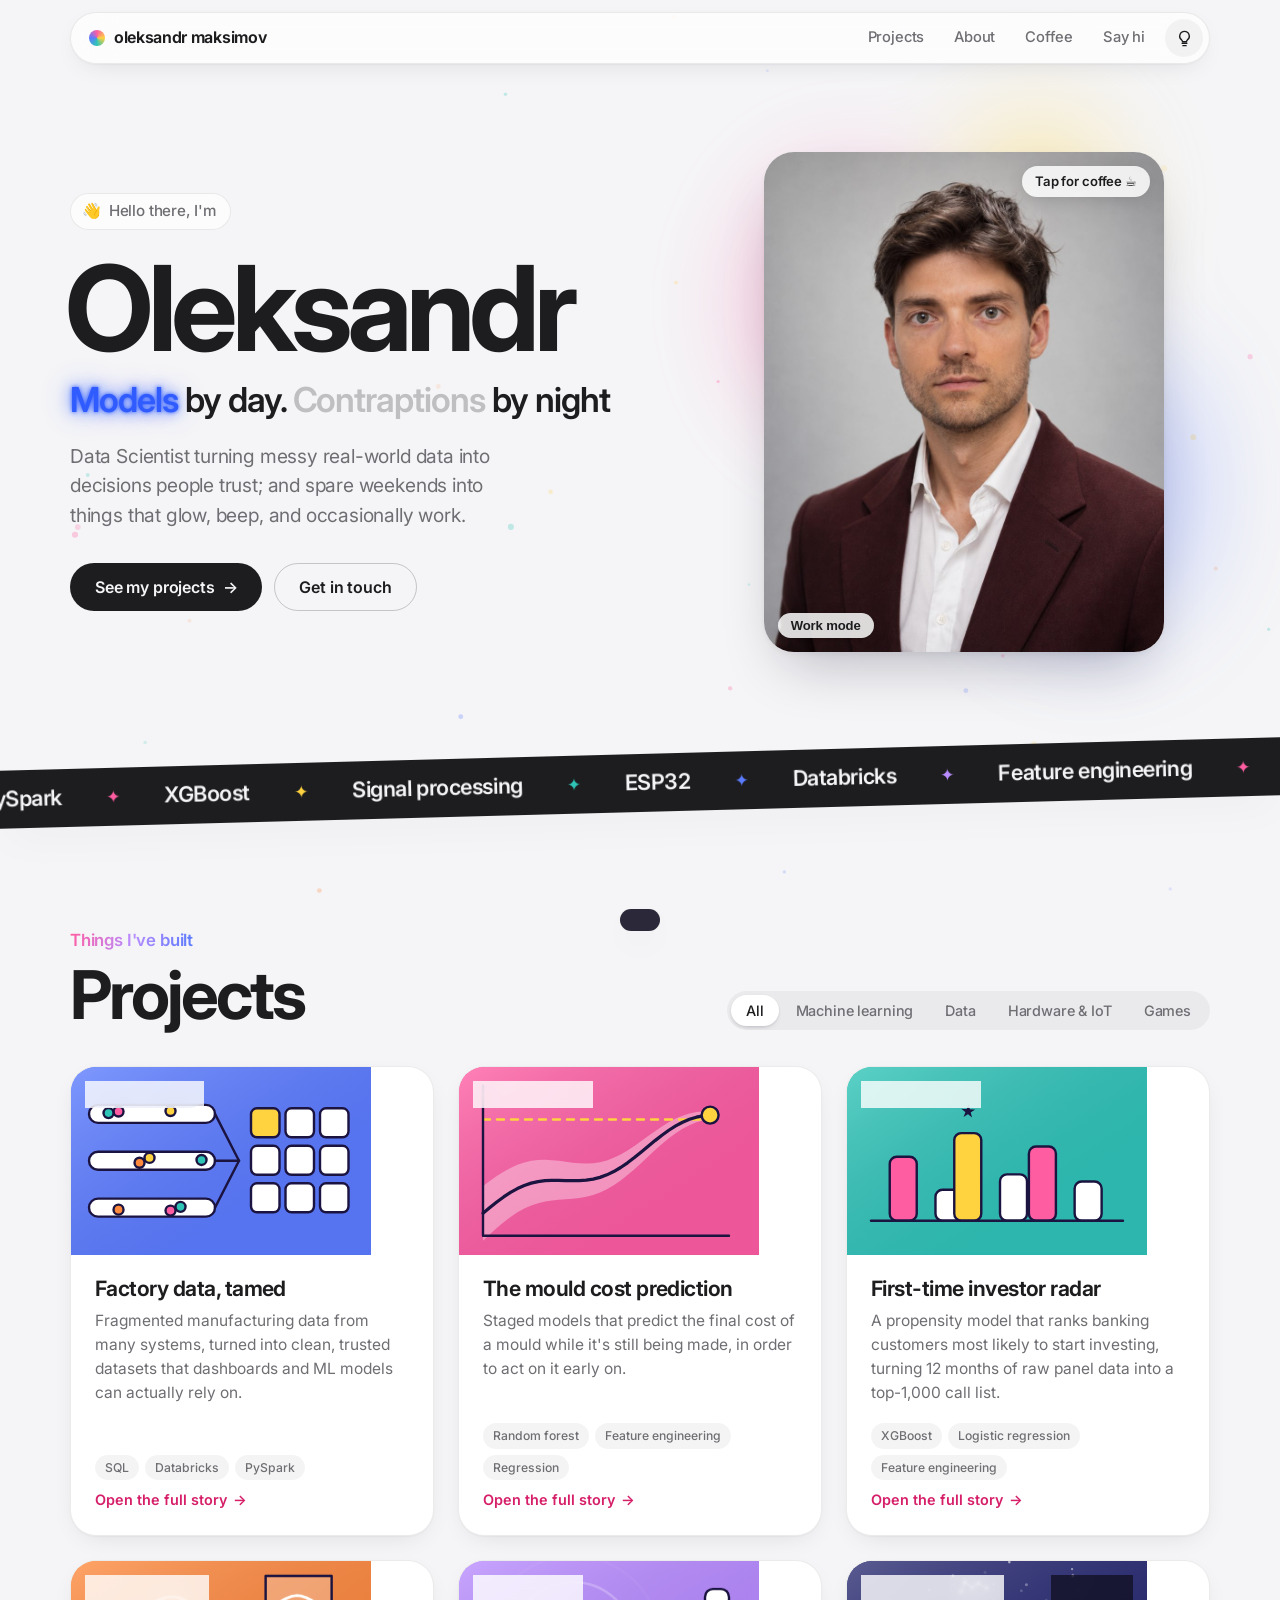
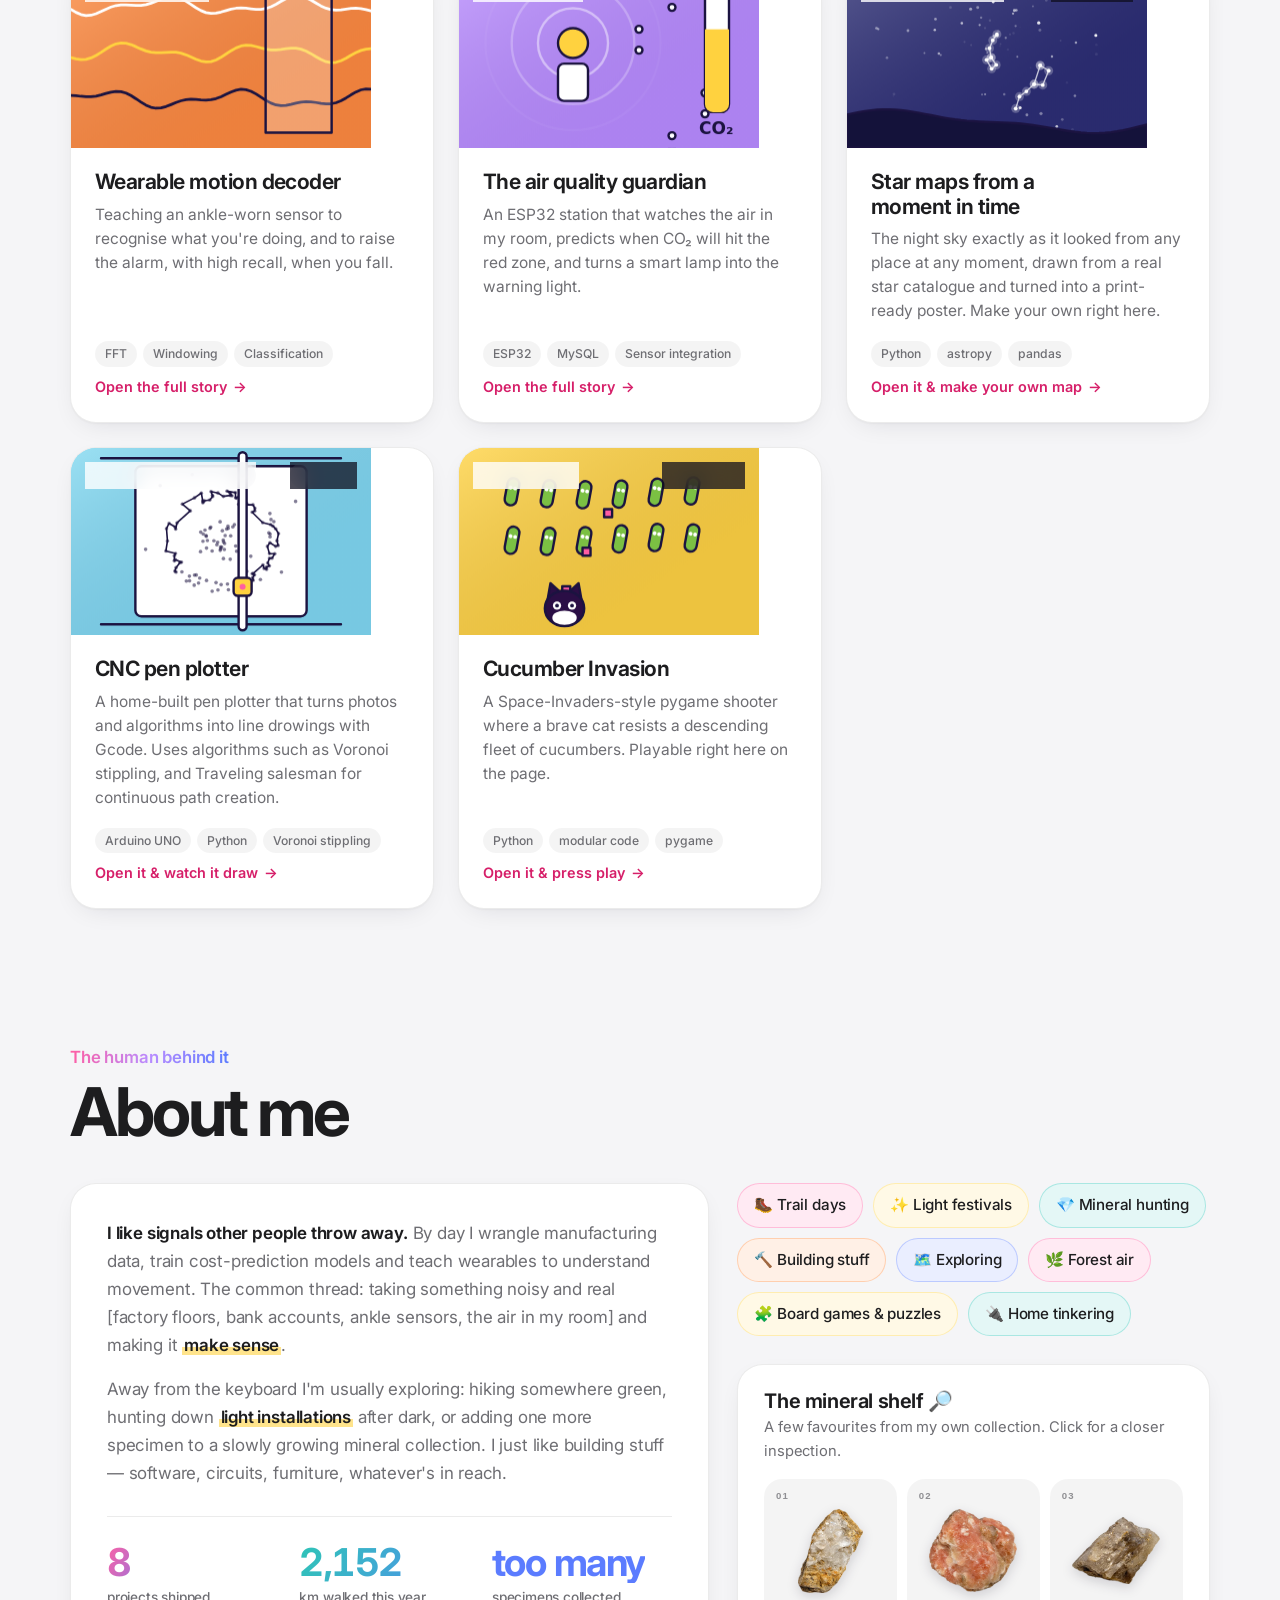
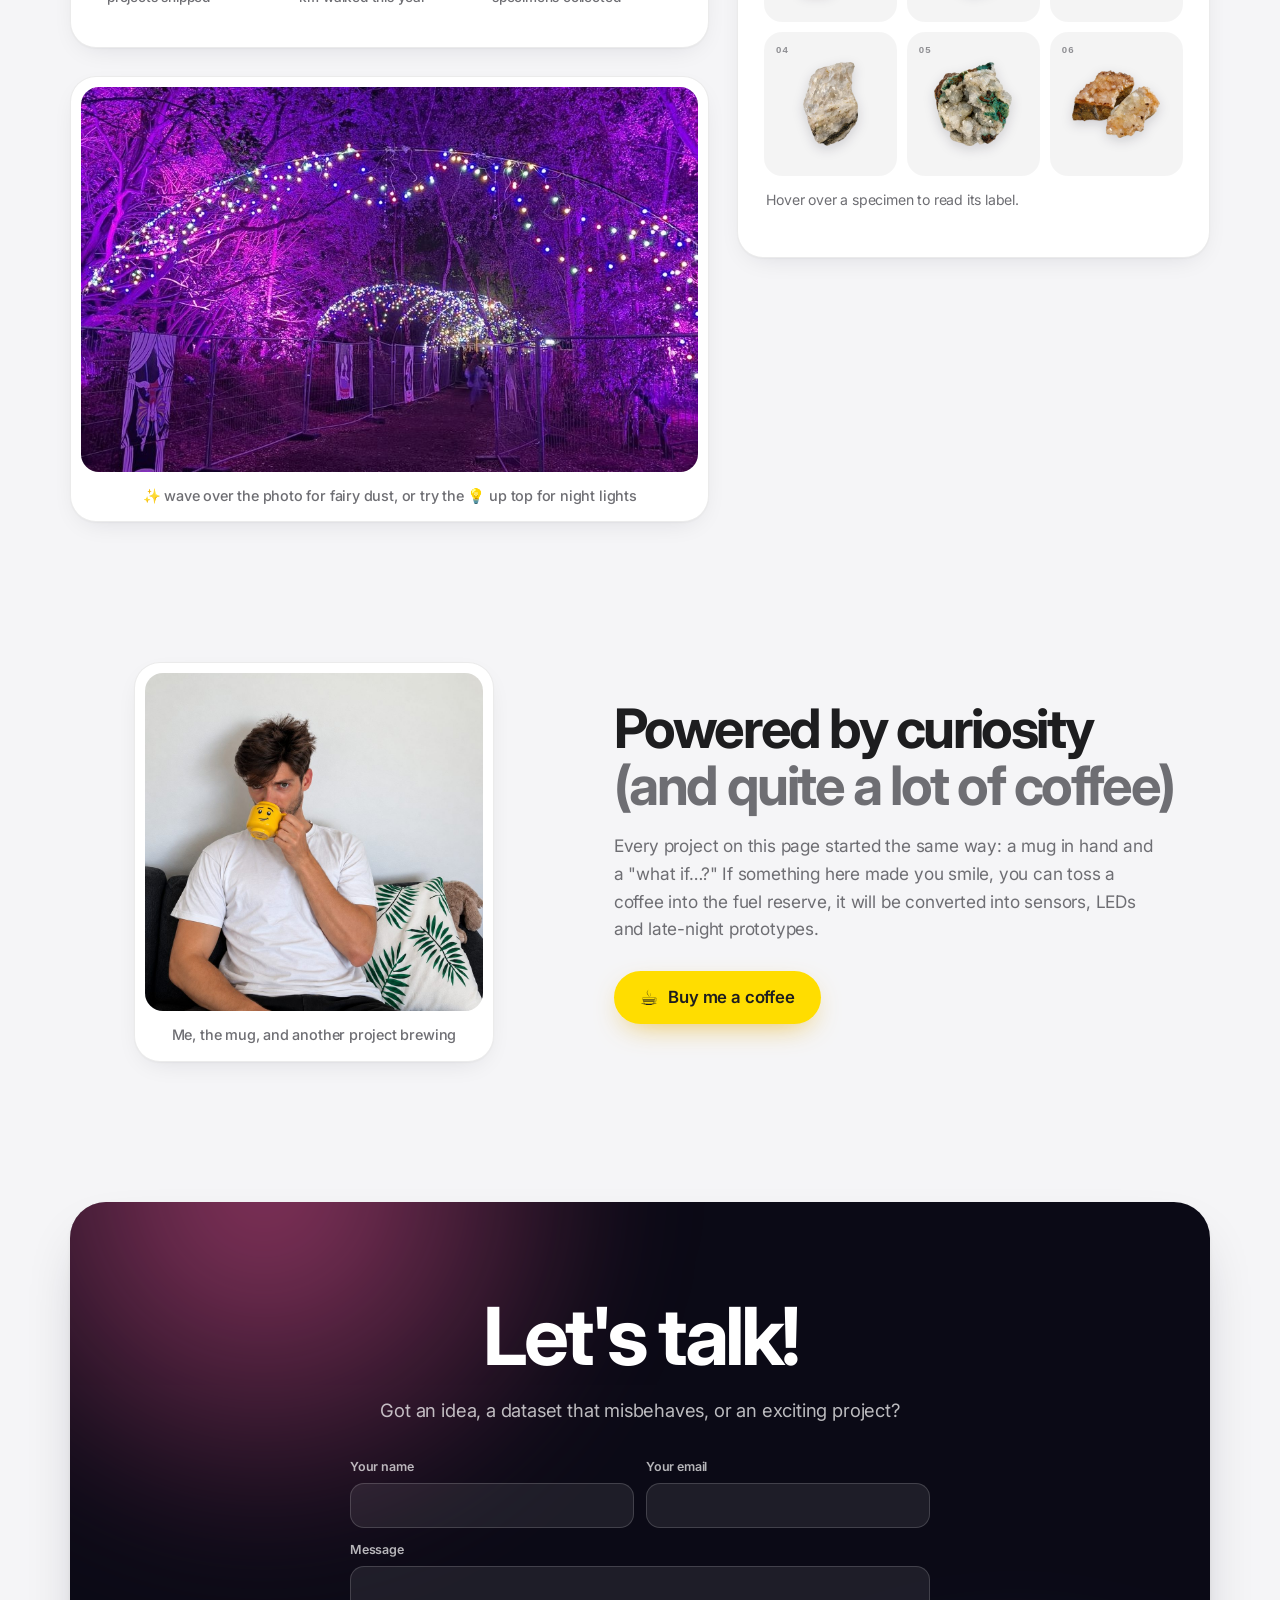
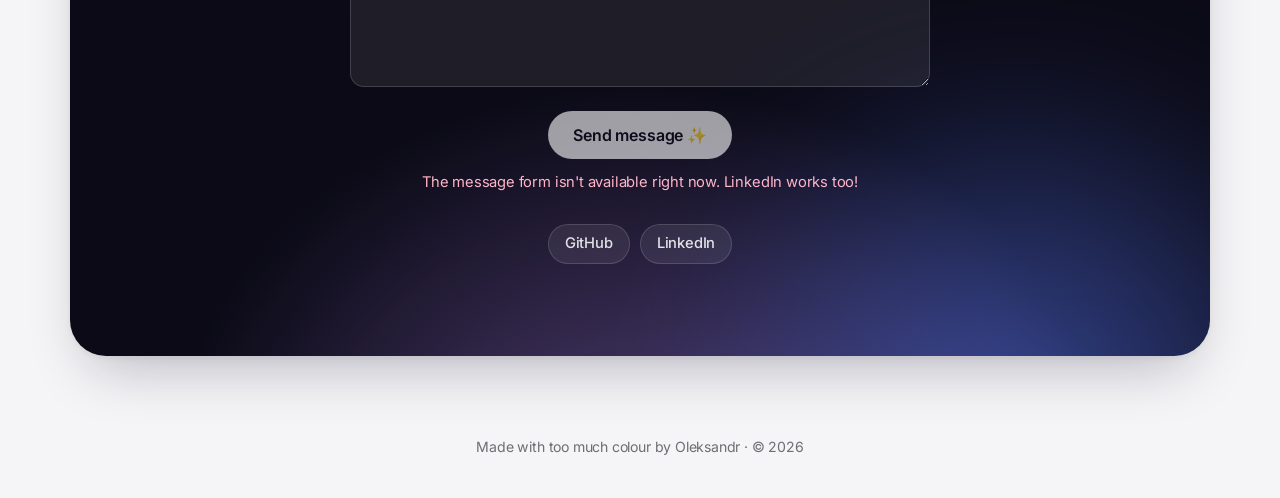
==== index.html @ aefde3a3 "invisible anti-bot check on contact form" ====
<!DOCTYPE html>
<html lang="en" data-theme="day">
<head>
<meta charset="utf-8">
<meta name="viewport" content="width=device-width, initial-scale=1">
<meta name="description" content="Oleksandr Maksimov — data & machine learning engineer who builds glowing, beeping, useful things.">
<title>Oleksandr Maksimov · I build things that think</title>
<link rel="preconnect" href="https://fonts.googleapis.com">
<link rel="preconnect" href="https://fonts.gstatic.com" crossorigin>
<link href="https://fonts.googleapis.com/css2?family=Inter:opsz,wght@14..32,400..800&display=swap" rel="stylesheet">
<style>
:root {
  /* Clean studio by day, light-installation mode by night. The colour lives in the projects, not in the frame around them. */
  --ink-fixed: #1B1340;            /* outline ink used inside the colourful thumbnails */
  --bg: #F5F5F7;
  --paper: #FFFFFF;
  --text: #1D1D1F;
  --muted: #6E6E73;
  --hair: rgba(0,0,0,.08);         /* hairline borders */
  --fill: rgba(0,0,0,.045);        /* quiet fills: segmented control, chips, round buttons */
  --accent: #D61F69;               /* pink that stays readable on white */
  --pink: #FF5DA2; --sun: #FFD23F; --mint: #2EC4B6; --tang: #FF8A3D; --sky: #5B7CFF; --purp: #B98CFF;
  --grad: linear-gradient(100deg, #FF5DA2 0%, #B98CFF 50%, #5B7CFF 100%);
  --font: "Inter", system-ui, -apple-system, "Segoe UI", sans-serif;
  --shadow: 0 1px 2px rgba(16,12,40,.04), 0 8px 28px -12px rgba(16,12,40,.14);
  --shadow-lift: 0 2px 6px rgba(16,12,40,.05), 0 28px 60px -22px rgba(16,12,40,.3);
  --radius: 26px;
  --ease: cubic-bezier(.2,.8,.2,1);
  --spring: cubic-bezier(.3,1.5,.5,1);
  --marquee-bg: #1D1D1F;
  --marquee-ink: #F5F5F7;
  color-scheme: light;
}
html[data-theme="night"] {
  /* Lights on: borrowed from walking under festival light installations */
  --bg: #08070F;
  --paper: #13121F;
  --text: #F5F5F7;
  --muted: #A09EB4;
  --hair: rgba(255,255,255,.09);
  --fill: rgba(255,255,255,.07);
  --accent: #FF77B0;
  --shadow: 0 12px 32px -14px rgba(0,0,0,.8);
  --shadow-lift: 0 30px 70px -24px rgba(0,0,0,.9);
  --marquee-bg: #15132A;
  --marquee-ink: var(--sun);
  color-scheme: dark;
}
* { box-sizing: border-box; }
html { scroll-behavior: smooth; overflow-x: clip; }
body {
  margin: 0; background: var(--bg); color: var(--text);
  font: 17px/1.6 var(--font); letter-spacing: -0.011em;
  -webkit-font-smoothing: antialiased; -moz-osx-font-smoothing: grayscale;
  overflow-x: clip;   /* trims the tilted stripe and photo glow; "hidden" would turn body into a scroll box and stop the menu from sticking */
  transition: background-color .6s, color .6s;
}
h1, h2, h3 { font-family: var(--font); font-weight: 700; line-height: 1.05; letter-spacing: -0.03em; margin: 0; text-wrap: balance; }
a { color: inherit; }
img { max-width: 100%; display: block; }
:focus-visible { outline: 2px solid var(--accent); outline-offset: 3px; border-radius: 10px; }
.wrap { width: min(1140px, 100% - 40px); margin-inline: auto; }
#fireflies { position: fixed; inset: 0; z-index: -1; pointer-events: none; }

/* ───── Nav ───── */
nav { position: sticky; top: 12px; z-index: 30; margin-top: 12px; }
.nav-inner { display: flex; align-items: center; justify-content: space-between; gap: 10px; background: color-mix(in srgb, var(--paper) 72%, transparent); -webkit-backdrop-filter: saturate(180%) blur(20px); backdrop-filter: saturate(180%) blur(20px); border: 1px solid var(--hair); border-radius: 999px; padding: 6px 6px 6px 18px; box-shadow: var(--shadow); transition: background .6s; }
.logo { font-weight: 650; font-size: 1rem; letter-spacing: -0.02em; text-decoration: none; display: flex; align-items: center; gap: 9px; }
.logo-dot { width: 16px; height: 16px; border-radius: 50%; background: conic-gradient(var(--pink), var(--sun), var(--mint), var(--sky), var(--pink)); animation: spin 8s linear infinite; }
.nav-links { display: flex; gap: 2px; flex-wrap: wrap; align-items: center; }
.nav-links a { text-decoration: none; font-size: .92rem; font-weight: 500; color: var(--muted); padding: 7px 14px; border-radius: 999px; transition: color .2s, background .2s; }
.nav-links a:hover { color: var(--text); background: var(--fill); }
.lamp { width: 38px; height: 38px; margin-left: 4px; border-radius: 50%; border: 0; background: var(--fill); color: var(--text); cursor: pointer; display: grid; place-items: center; transition: transform .3s var(--spring), background .4s, box-shadow .4s, color .4s; flex: none; }
.lamp svg { width: 19px; height: 19px; }
.lamp:hover { transform: scale(1.08) rotate(-10deg); }
.lamp .i-sun, html[data-theme="night"] .lamp .i-bulb { display: none; }
html[data-theme="night"] .lamp .i-sun { display: block; }
html[data-theme="night"] .lamp { background: rgba(255,210,63,.14); color: var(--sun); box-shadow: 0 0 20px rgba(255,210,63,.35); }

/* ───── Hero ───── */
.hero { position: relative; padding: 88px 0 72px; display: grid; grid-template-columns: 1.2fr 1fr; gap: 56px; align-items: center; }
.hero-copy > *, .stage { animation: rise .9s var(--ease) backwards; }
.hero-copy > :nth-child(2) { animation-delay: .08s; }
.hero-copy > :nth-child(3) { animation-delay: .16s; }
.hero-copy > :nth-child(4) { animation-delay: .24s; }
.hero-copy > :nth-child(5) { animation-delay: .32s; }
.stage { animation-delay: .2s; }
.hello { display: inline-flex; align-items: center; gap: 8px; font-size: .95rem; font-weight: 500; color: var(--muted); border: 1px solid var(--hair); background: color-mix(in srgb, var(--paper) 70%, transparent); border-radius: 999px; padding: 5px 14px 5px 11px; }
.hello .wave { display: inline-block; transform-origin: 70% 75%; animation: wave 2.4s 1s ease-in-out 2; }
.hero h1 { font-size: clamp(3.4rem, 9.4vw, 7.4rem); letter-spacing: -0.05em; line-height: .95; margin: 22px 0 16px -0.04em; }
.wiggle span { display: inline-block; transition: transform .25s cubic-bezier(.3,1.8,.5,1), color .2s; }
.wiggle span:hover { transform: translateY(-12px) rotate(-8deg); color: var(--pink); }
.hero h2 { font-size: clamp(1.45rem, 3vw, 2.15rem); font-weight: 600; letter-spacing: -0.03em; line-height: 1.15; margin-bottom: 22px; }
.hero { --led-blue: #2F5BFF; --led-pink: #F0287A; }
html[data-theme="night"] .hero { --led-blue: #8AA2FF; --led-pink: #FF6FAE; }
.led { color: var(--muted); opacity: .4; transition: color .3s, opacity .3s; }
.led.on { color: var(--led); opacity: 1; text-shadow: 0 0 4px var(--led), 0 0 14px color-mix(in srgb, var(--led) 70%, transparent), 0 0 30px color-mix(in srgb, var(--led) 45%, transparent); animation: led-power .4s 1, led-hum 2.4s .4s infinite; }
.lede { font-size: 1.2rem; line-height: 1.55; max-width: 38ch; color: var(--muted); margin: 0 0 32px; }
.btns { display: flex; gap: 12px; flex-wrap: wrap; }
.btn { font: 600 1rem var(--font); letter-spacing: -0.01em; border: 1px solid transparent; border-radius: 999px; padding: 13px 24px; background: var(--text); color: var(--bg); cursor: pointer; text-decoration: none; display: inline-flex; align-items: center; gap: 8px; transition: transform .25s var(--ease), box-shadow .25s, background .25s; }
.btn:hover { transform: translateY(-2px); box-shadow: 0 12px 26px -12px rgba(16,12,40,.5); }
.btn:active { transform: scale(.97); }
.btn .arr { transition: transform .25s var(--ease); }
.btn:hover .arr { transform: translateX(3px); }
.btn.alt { background: transparent; color: var(--text); border-color: color-mix(in srgb, var(--text) 22%, transparent); }
.btn.alt:hover { background: var(--fill); box-shadow: none; }
html[data-theme="night"] .btn:not(.alt):hover { box-shadow: 0 0 30px rgba(255,93,162,.35); }

/* Flip photo card, with a slow colour glow behind it */
.stage { position: relative; justify-self: center; width: min(400px, 86vw); perspective: 1200px; isolation: isolate; }
.stage::before { content: ""; position: absolute; inset: -12% -16%; z-index: -1; pointer-events: none; opacity: .5; filter: blur(44px);
  background: radial-gradient(40% 42% at 28% 34%, var(--pink), transparent 70%), radial-gradient(44% 44% at 74% 64%, var(--sky), transparent 70%), radial-gradient(32% 32% at 64% 18%, var(--sun), transparent 70%);
  animation: halo 16s ease-in-out infinite alternate; transition: opacity .6s; }
html[data-theme="night"] .stage::before { opacity: .75; }
.flip { position: relative; width: 100%; aspect-ratio: 4/5; transform-style: preserve-3d; transition: transform .7s cubic-bezier(.4,1.4,.4,1); cursor: pointer; border: 0; padding: 0; background: none; display: block; border-radius: 30px; }
.flip.flipped { transform: rotateY(180deg); }
.side { position: absolute; inset: 0; backface-visibility: hidden; -webkit-backface-visibility: hidden; border-radius: 30px; overflow: hidden; box-shadow: var(--shadow-lift); background: var(--paper); }
.side img { width: 100%; height: 100%; object-fit: cover; }
.side.back { transform: rotateY(180deg); }
.side .caption, .flip-hint { background: rgba(255,255,255,.84); color: #1D1D1F; border-radius: 999px; padding: 5px 13px; font-weight: 600; font-size: .82rem; letter-spacing: -0.01em; box-shadow: 0 4px 16px rgba(0,0,0,.12); }
html[data-theme="night"] .side .caption, html[data-theme="night"] .flip-hint { background: rgba(19,18,31,.8); color: #F5F5F7; }
.side .caption { position: absolute; left: 14px; bottom: 14px; }
.flip-hint { position: absolute; top: 14px; right: 14px; z-index: 2; pointer-events: none; }

/* ───── Marquee ───── */
.marquee { background: var(--marquee-bg); overflow: hidden; transform: rotate(-1.5deg); margin: 30px -20px 0; box-shadow: 0 24px 44px -28px rgba(16,12,40,.45); transition: background .6s; }
.track { display: flex; gap: 44px; width: max-content; padding: 16px 0; animation: scroll 34s linear infinite; font: 600 1.35rem/1.2 var(--font); letter-spacing: -0.02em; color: var(--marquee-ink); }
.track span { display: inline-flex; align-items: center; gap: 44px; white-space: nowrap; }
.track span::after { content: "✦"; font-size: .8em; color: var(--pink); }
.track span:nth-child(5n+2)::after { color: var(--sun); }
.track span:nth-child(5n+3)::after { color: var(--mint); }
.track span:nth-child(5n+4)::after { color: var(--sky); }
.track span:nth-child(5n)::after { color: var(--purp); }

/* ───── Sections ───── */
section { padding: 120px 0 20px; }
.reveal { opacity: 0; transform: translateY(34px); transition: opacity .8s var(--ease), transform .8s var(--ease); }
.reveal.in { opacity: 1; transform: none; }
.sec-head { display: flex; justify-content: space-between; align-items: end; gap: 20px; flex-wrap: wrap; margin-bottom: 36px; }
.sec-head h2 { font-size: clamp(2.5rem, 5.6vw, 4.2rem); letter-spacing: -0.045em; }
.sec-head h2 small, .eyebrow { display: block; width: fit-content; font-size: 1.05rem; font-weight: 600; letter-spacing: -0.01em; margin-bottom: 10px; background: var(--grad); -webkit-background-clip: text; background-clip: text; color: transparent; }
/* Filters look like a segmented control */
.chips { display: flex; gap: 2px; padding: 4px; background: var(--fill); border-radius: 999px; max-width: 100%; overflow-x: auto; scrollbar-width: none; }
.chips::-webkit-scrollbar { display: none; }
.chip { font: 500 .9rem var(--font); letter-spacing: -0.01em; border: 0; border-radius: 999px; padding: 7px 15px; background: transparent; color: var(--muted); cursor: pointer; white-space: nowrap; transition: background .25s, color .25s, box-shadow .25s; }
.chip:hover { color: var(--text); }
.chip[aria-pressed="true"] { background: var(--paper); color: var(--text); box-shadow: 0 1px 3px rgba(16,12,40,.12), 0 4px 12px -6px rgba(16,12,40,.2); }
html[data-theme="night"] .chip[aria-pressed="true"] { background: rgba(255,255,255,.14); box-shadow: none; }

/* ───── Projects ───── */
.grid { display: grid; grid-template-columns: repeat(3, minmax(0, 1fr)); gap: 24px; }
.card { position: relative; background: var(--paper); border: 1px solid var(--hair); border-radius: var(--radius); box-shadow: var(--shadow); overflow: hidden; cursor: pointer; text-align: left; padding: 0; font: inherit; color: inherit; display: flex; flex-direction: column; transition: transform .5s var(--ease), box-shadow .5s var(--ease), border-color .5s, background .6s; }
.card:hover { transform: translateY(-6px); box-shadow: var(--shadow-lift); }
html[data-theme="night"] .card:hover { box-shadow: var(--shadow-lift), 0 18px 60px -22px var(--c); border-color: color-mix(in srgb, var(--c) 40%, transparent); }
.reveal.in .card { animation: rise .7s var(--ease) backwards; animation-delay: calc(var(--i, 0) * 70ms); }
.card.hide { display: none; }
.thumb { aspect-ratio: 16/10; position: relative; overflow: hidden; background: var(--c); }
.thumb canvas { width: 100%; height: 100%; display: block; }
.tag, .play-badge { position: absolute; top: 14px; border-radius: 999px; padding: 4px 11px; font-size: .74rem; font-weight: 600; letter-spacing: 0; -webkit-backdrop-filter: blur(10px); backdrop-filter: blur(10px); }
.tag { left: 14px; background: rgba(255,255,255,.8); color: #1D1D1F; }
.play-badge { right: 14px; display: inline-flex; align-items: center; gap: 7px; padding-left: 9px; background: rgba(16,14,30,.74); color: #fff; }
.play-badge::before { content: ""; width: 7px; height: 7px; border-radius: 50%; background: #FF4D8D; animation: live 1.8s ease-out infinite; }
.card-body { padding: 22px 24px 24px; display: flex; flex-direction: column; gap: 8px; flex: 1; }
.card h3 { font-size: 1.32rem; font-weight: 650; letter-spacing: -0.025em; line-height: 1.15; }
.card p { margin: 0; color: var(--muted); font-size: .97rem; line-height: 1.55; }
.meta { display: flex; gap: 6px; flex-wrap: wrap; margin-top: auto; padding-top: 10px; }
.meta span { font-size: .76rem; font-weight: 500; color: var(--muted); background: var(--fill); border-radius: 999px; padding: 3px 10px; }
.more-hint { display: inline-flex; align-items: center; gap: 6px; font-size: .9rem; font-weight: 600; color: var(--accent); }
.more-hint i { font-style: normal; transition: transform .3s var(--ease); }
.card:hover .more-hint i { transform: translateX(4px); }

/* ───── Arcade (playable projects) ───── */
.m-actions { display: flex; align-items: center; gap: 10px 14px; flex-wrap: wrap; margin: 18px 0 6px; }
.m-actions[hidden] { display: none; }
.m-actions small { color: var(--muted); font-size: .85rem; }
.btn.play { background: var(--grad); color: #fff; }
dialog.arcade { width: min(1040px, 100% - 24px); max-height: calc(100dvh - 24px); overflow: auto; background: #0B0A14; color: #fff; border-color: rgba(255,255,255,.1); }
.arcade-bar { display: flex; align-items: center; gap: 12px; flex-wrap: wrap; padding: 14px 64px 14px 20px; }
.arcade-bar h3 { font-size: 1.15rem; font-weight: 650; }
.arcade-bar .keys { display: flex; gap: 10px; flex-wrap: wrap; font-size: .82rem; color: rgba(255,255,255,.65); }
.arcade-bar kbd { font: 600 .76rem var(--font); background: rgba(255,255,255,.12); color: #fff; border: 1px solid rgba(255,255,255,.16); border-bottom-width: 2px; border-radius: 6px; padding: 1px 7px; }
.arcade-bar a { margin-left: auto; color: #FF9CC6; font-weight: 600; font-size: .85rem; text-decoration: none; }
.arcade-bar a:hover { text-decoration: underline; }
@media (max-width: 640px) { .arcade-bar a { margin-left: 0; } }
.screen { position: relative; aspect-ratio: 3 / 2; max-height: calc(100dvh - 140px); margin: 0 12px 12px; background: #B0DFE5; border-radius: 18px; overflow: hidden; }
.screen iframe { position: absolute; inset: 0; width: 100%; height: 100%; border: 0; display: block; }
dialog.arcade .m-close { top: 11px; right: 12px; background: rgba(255,255,255,.12); color: #fff; box-shadow: none; }
dialog.arcade .m-close:hover { background: rgba(255,255,255,.22); }

/* ───── Star maps: live sky in the project window + the map maker ───── */
.sky-label { display: none; }
.m-thumb.sky { aspect-ratio: 16 / 10; max-height: 56vh; width: 100%; background: #0B0D26; }
.m-thumb.sky canvas { position: absolute; inset: 0; width: 100%; height: 100%; }   /* absolute: the canvas's own pixel size never stretches the window */
.m-thumb.sky .sky-label { display: grid; gap: 2px; justify-items: start; position: absolute; left: 14px; top: 14px; max-width: min(310px, calc(50% - 40px)); padding: 8px 13px; border-radius: 14px; background: rgba(8,9,28,.5); -webkit-backdrop-filter: blur(8px); backdrop-filter: blur(8px); color: #fff; font-size: .78rem; line-height: 1.35; pointer-events: none; }
.sky-label span { color: rgba(255,255,255,.7); }
@media (max-width: 760px) { .sky-label .long { display: none; } }
.sky-tip { position: absolute; z-index: 2; translate: -50% -100%; padding: 3px 9px; border-radius: 999px; background: rgba(255,255,255,.92); color: #14122A; font-size: .75rem; font-weight: 600; white-space: nowrap; pointer-events: none; }
.sky-tip[hidden] { display: none; }
.sky-label b { display: inline-flex; align-items: center; gap: 7px; font-weight: 600; }
.sky-label b::before { content: ""; width: 7px; height: 7px; border-radius: 50%; background: #FF4D8D; animation: live 1.8s ease-out infinite; }
dialog.maker { width: min(1040px, 100% - 24px); max-height: calc(100dvh - 24px); overflow: auto; }
.maker-grid { display: grid; grid-template-columns: 1fr 340px; min-height: 100%; }
.maker-stage { display: grid; place-items: center; padding: 28px; background: radial-gradient(80% 60% at 50% 40%, #171A40, #06071A); }
.maker-stage canvas { width: min(100%, 560px, calc((100dvh - 110px) * .819)); aspect-ratio: 2400 / 2930; }   /* drawn without a background: the panel's night sky shows through */
.maker-form { padding: 30px 26px 24px; display: flex; flex-direction: column; gap: 14px; }
.maker-form h3 { font-size: 1.5rem; letter-spacing: -0.03em; padding-right: 40px; }
.maker-form p { margin: 6px 0 0; color: var(--muted); font-size: .92rem; line-height: 1.5; }
.maker-form label, .mk-field { display: grid; gap: 6px; font-size: .78rem; font-weight: 600; color: var(--muted); }
.maker-form input:not([type="checkbox"]):not([type="range"]), .maker-form select { width: 100%; font: 500 .95rem var(--font); color: var(--text); background: var(--fill); border: 1px solid transparent; border-radius: 12px; padding: 10px 12px; transition: border-color .2s; }
.maker-form input:focus, .maker-form select:focus { outline: none; border-color: var(--accent); }
.maker-form input[type="range"] { width: 100%; accent-color: var(--accent); }
.maker-form output { font-weight: 500; color: var(--text); margin-left: 4px; }
.mk-row { display: grid; grid-template-columns: 1fr 1fr; gap: 10px; }
.mk-row[hidden] { display: none; }
.mk-field .chips { width: fit-content; }
.mk-link { justify-self: start; width: fit-content; margin-top: -6px; padding: 0; border: 0; background: none; color: var(--accent); font: 600 .85rem var(--font); cursor: pointer; }
.mk-link:hover { text-decoration: underline; }
.mk-check { display: flex !important; align-items: center; gap: 8px; font-size: .9rem !important; font-weight: 500 !important; color: var(--text) !important; cursor: pointer; }
.mk-check input { width: 18px; height: 18px; accent-color: var(--accent); }
.mk-actions { display: flex; align-items: center; gap: 12px; flex-wrap: wrap; margin-top: 4px; }
.mk-actions small, .mk-credit { color: var(--muted); font-size: .78rem; }
.mk-steps { display: flex; justify-content: space-between; font-size: .72rem; font-weight: 500; }
.mk-steps i { font-style: normal; }
.maker-form .mk-note { margin: -2px 0 0; padding: 12px 14px; border-radius: 14px; background: var(--fill); font-size: .85rem; line-height: 1.5; }
.mk-note a { color: var(--accent); font-weight: 600; text-decoration: none; }
.mk-note a:hover { text-decoration: underline; }
@media (max-width: 760px) {
  /* on phones the caption becomes a strip above the sky, so it doesn't cover the N */
  .m-thumb.sky { aspect-ratio: 1 / 1.12; max-height: 68vh; }
  .m-thumb.sky canvas { top: 52px; height: calc(100% - 52px); }
  .m-thumb.sky .sky-label { left: 0; top: 0; max-width: none; height: 52px; align-content: center; padding: 0 64px 0 16px; border-radius: 0; background: none; -webkit-backdrop-filter: none; backdrop-filter: none; }
  .maker-grid { grid-template-columns: 1fr; }
  .maker-stage { padding: 20px; }
  .maker-stage canvas { max-width: 300px; }
  .maker-form { padding: 22px 20px; }
}

/* ───── About ───── */
.about { display: grid; grid-template-columns: 1.15fr .85fr; gap: 28px; align-items: start; }
.about-main, .about-side { display: grid; gap: 28px; }
.note { background: var(--paper); border: 1px solid var(--hair); border-radius: var(--radius); box-shadow: var(--shadow); padding: 36px; transition: background .6s; }
.note p { margin: 0 0 16px; max-width: 62ch; font-size: 1.06rem; line-height: 1.65; color: var(--muted); }
.note p:last-of-type { margin-bottom: 0; }
.note strong { color: var(--text); font-weight: 650; }
.note .mini-hl { color: var(--text); font-weight: 600; white-space: nowrap; padding: 0 2px; background: linear-gradient(transparent 60%, color-mix(in srgb, var(--sun) 60%, transparent) 60%); }
html[data-theme="night"] .note .mini-hl { background: linear-gradient(transparent 62%, color-mix(in srgb, var(--pink) 45%, transparent) 62%); }
.stats { display: grid; grid-template-columns: repeat(3, 1fr); gap: 12px; margin-top: 28px; padding-top: 24px; border-top: 1px solid var(--hair); }
.stat b { display: block; width: fit-content; font-size: clamp(1.8rem, 3.2vw, 2.4rem); font-weight: 700; letter-spacing: -0.04em; line-height: 1.1; font-variant-numeric: tabular-nums; background: linear-gradient(120deg, var(--c), color-mix(in srgb, var(--c) 50%, var(--sky))); -webkit-background-clip: text; background-clip: text; color: transparent; }
.stat span { font-size: .85rem; font-weight: 500; color: var(--muted); }
.about > *, .hero > *, .coffee-grid > * { min-width: 0; }
.cloud { display: flex; flex-wrap: wrap; gap: 10px; align-content: start; }
.sticky { border: 1px solid color-mix(in srgb, var(--c) 32%, transparent); border-radius: 999px; padding: 9px 16px; font-weight: 500; font-size: .95rem; background: color-mix(in srgb, var(--c) 13%, var(--paper)); color: var(--text); user-select: none; transition: transform .35s var(--spring), background .3s, box-shadow .3s; }
.sticky:hover { transform: translateY(-3px) scale(1.04); background: color-mix(in srgb, var(--c) 24%, var(--paper)); box-shadow: 0 10px 24px -12px var(--c); }

/* Mineral shelf: Apple-style product tiles. Each specimen floats in its own soft rounded tile with a faint wash of its
   colour at the bottom; hovering lifts it and sets off sparkles in its colour. Sizes use cqw (percent of the grid's width). */
.shelf { background: var(--paper); border: 1px solid var(--hair); border-radius: var(--radius); box-shadow: var(--shadow); padding: 26px; transition: background .6s; }
.shelf h3 { font-size: 1.25rem; font-weight: 650; letter-spacing: -0.02em; margin-bottom: 4px; }
.shelf > p:not(.placard) { margin: 0 0 16px; color: var(--muted); font-size: .92rem; }
.gallery { container-type: inline-size; display: grid; grid-template-columns: repeat(3, 1fr); gap: 10px; }
.gem { position: relative; aspect-ratio: 1 / 1.08; padding: 0; border: 0; border-radius: 18px; cursor: zoom-in; display: flex; align-items: center; justify-content: center; background: var(--fill); -webkit-tap-highlight-color: transparent; }
.gem:focus-visible { outline-offset: 2px; }
/* the stone's colour only washes in on hover */
.gem::before { content: ""; position: absolute; inset: 0; border-radius: inherit; pointer-events: none; opacity: 0; transition: opacity .4s var(--ease);
  background: radial-gradient(80% 60% at 50% 100%, color-mix(in srgb, var(--gc) 26%, transparent), transparent 75%); }
.gem:hover::before, .gem:focus-visible::before { opacity: 1; }
.gem img { position: relative; z-index: 1; width: auto; height: auto; max-width: 21cqw; max-height: 20cqw; object-fit: contain; transform-origin: 50% 100%; filter: drop-shadow(0 4px 6px rgba(16,12,40,.16)); animation: float 5s ease-in-out infinite; animation-delay: var(--d); transition: transform .55s var(--spring); }
html[data-theme="night"] .gem img { filter: drop-shadow(0 6px 8px rgba(0,0,0,.45)); }
.gem:hover img, .gem:focus-visible img { transform: translateY(-6px) rotate(-4deg) scale(1.06); }
.gem .no { position: absolute; top: 8%; left: 9%; font-size: max(2.3cqw, 8px); font-weight: 600; letter-spacing: .12em; color: var(--muted); opacity: .75; }
.spark { position: absolute; font-style: normal; font-size: 15px; line-height: 1; color: var(--gc); text-shadow: 0 0 8px var(--gc); opacity: 0; pointer-events: none; }
.spark:nth-of-type(1) { top: 22%; left: 18%; }
.spark:nth-of-type(2) { top: 36%; right: 14%; font-size: 10px; }
.spark:nth-of-type(3) { top: 14%; right: 30%; font-size: 8px; }
.gem:hover .spark, .gem:focus-visible .spark { animation: twinkle 1.4s ease-in-out infinite; }
.gem:hover .spark:nth-of-type(2), .gem:focus-visible .spark:nth-of-type(2) { animation-delay: .45s; }
.gem:hover .spark:nth-of-type(3), .gem:focus-visible .spark:nth-of-type(3) { animation-delay: .9s; }
.placard { display: grid; grid-template-columns: auto 1fr auto; gap: 12px; align-items: start; margin: 14px 2px 0; min-height: 2.9em; font-size: .88rem; line-height: 1.45; color: var(--muted); }
.placard b { font-size: .7rem; font-weight: 600; letter-spacing: .12em; color: var(--accent); padding-top: .2em; }
.placard strong { color: var(--text); font-weight: 600; }
.origin { font-style: normal; white-space: nowrap; font-size: .75rem; font-weight: 600; color: var(--text); background: var(--fill); border-radius: 999px; padding: 2px 10px; }
.origin:empty { display: none; }
@media (max-width: 500px) {
  .placard { grid-template-columns: auto 1fr; }
  .placard .origin { grid-column: 2; justify-self: start; }
}

/* Specimen viewer */
#specimen { width: min(560px, 100% - 32px); }
.spec-img { background: #F4EFE6; }
.spec-img img { width: 100%; max-height: 64vh; object-fit: contain; }
.spec-body { display: flex; align-items: center; justify-content: space-between; gap: 12px; padding: 18px 22px 20px; }
.spec-body h3 { font-size: 1.35rem; font-weight: 650; }
.spec-body p { margin: 2px 0 0; color: var(--muted); }
.spec-body .origin:not(:empty) { display: inline-block; margin-bottom: 6px; }
.spec-nav { display: flex; gap: 8px; flex: none; }
.spec-nav button { width: 40px; height: 40px; border-radius: 50%; border: 0; background: var(--fill); color: var(--text); font: 600 1rem var(--font); cursor: pointer; transition: background .2s; }
.spec-nav button:hover { background: color-mix(in srgb, var(--text) 14%, transparent); }

/* Photo cards */
.polaroid { margin: 0; background: var(--paper); border: 1px solid var(--hair); box-shadow: var(--shadow); padding: 10px 10px 14px; border-radius: var(--radius); transition: transform .5s var(--ease), box-shadow .5s, background .6s; }
.polaroid:hover { transform: translateY(-4px); box-shadow: var(--shadow-lift); }
.polaroid img { border-radius: 18px; width: 100%; height: auto; object-fit: cover; }
.polaroid figcaption { font-size: .9rem; font-weight: 500; color: var(--muted); text-align: center; padding-top: 12px; }
.light-paint { position: relative; aspect-ratio: 16 / 10; border-radius: 18px; overflow: hidden; cursor: crosshair; }
.light-paint img { width: 100%; height: 100%; object-fit: cover; object-position: 50% 30%; border-radius: 0; }
.light-paint canvas { position: absolute; inset: 0; width: 100%; height: 100%; pointer-events: none; }
html[data-theme="night"] .polaroid.lit { box-shadow: 0 0 70px -12px rgba(185,140,255,.55), var(--shadow); }

/* ───── Coffee ───── */
.coffee-grid { display: grid; grid-template-columns: .9fr 1.1fr; gap: 56px; align-items: center; }
.coffee-grid .polaroid { max-width: 360px; justify-self: center; position: relative; }
.steam { position: absolute; top: -26px; left: 50%; display: flex; gap: 9px; transform: translateX(-50%); }
.steam i { width: 6px; height: 24px; border-radius: 999px; background: var(--muted); opacity: 0; animation: steam 2.6s ease-in-out infinite; }
.steam i:nth-child(2) { animation-delay: .5s; height: 30px; }
.steam i:nth-child(3) { animation-delay: 1.1s; }
.coffee-copy h2 { font-size: clamp(2.2rem, 4.8vw, 3.4rem); letter-spacing: -0.045em; margin-bottom: 18px; }
.soft { color: var(--muted); }
.coffee-copy p { color: var(--muted); max-width: 50ch; margin: 0 0 28px; font-size: 1.08rem; }
.bmc { display: inline-flex; align-items: center; gap: 10px; background: #FFDD00; color: #1D1D1F; border-radius: 999px; padding: 14px 26px; font: 600 1.05rem var(--font); letter-spacing: -0.01em; text-decoration: none; box-shadow: 0 10px 30px -12px rgba(230,170,0,.8); transition: transform .25s var(--ease), box-shadow .25s; }
.bmc:hover { transform: translateY(-2px); box-shadow: 0 16px 36px -12px rgba(230,170,0,.95); }
.bmc:active { transform: scale(.97); }
.bmc .cup { font-size: 1.3rem; animation: bob 2.8s ease-in-out infinite; }

/* ───── Contact ───── */
.contact { text-align: center; padding-bottom: 60px; }
.big-card { position: relative; overflow: hidden; isolation: isolate; color: #fff; border-radius: 36px; padding: 92px 24px; box-shadow: var(--shadow-lift);
  background: radial-gradient(60% 80% at 50% 120%, rgba(185,140,255,.4), transparent 70%), #0B0A16; }
html[data-theme="night"] .big-card { box-shadow: 0 0 0 1px var(--hair), var(--shadow-lift); }
.big-card::before, .big-card::after { content: ""; position: absolute; z-index: -1; width: 70%; aspect-ratio: 1; border-radius: 50%; filter: blur(60px); opacity: .55; pointer-events: none; }
.big-card::before { background: radial-gradient(circle, #FF5DA2, transparent 65%); left: -18%; top: -55%; animation: drift 14s ease-in-out infinite alternate; }
.big-card::after { background: radial-gradient(circle, #5B7CFF, transparent 65%); right: -18%; bottom: -60%; animation: drift 17s ease-in-out infinite alternate-reverse; }
.big-card .eyebrow { margin-inline: auto; }
.big-card h2 { font-size: clamp(2.6rem, 7vw, 5rem); letter-spacing: -0.05em; }
.big-card p { font-size: 1.15rem; color: rgba(255,255,255,.72); max-width: 46ch; margin: 18px auto 32px; }
.big-card .btn { background: #fff; color: #0B0A16; }
.big-card .btn:hover { box-shadow: 0 0 34px rgba(255,255,255,.3); }
.contact-form { display: grid; gap: 12px; max-width: 580px; margin: 0 auto; text-align: left; }
.cf-row { display: grid; grid-template-columns: 1fr 1fr; gap: 12px; }
.contact-form label { display: grid; gap: 6px; font-size: .78rem; font-weight: 600; color: rgba(255,255,255,.7); }
.contact-form input, .contact-form textarea { width: 100%; font: 500 .98rem var(--font); color: #fff; background: rgba(255,255,255,.08); border: 1px solid rgba(255,255,255,.16); border-radius: 14px; padding: 12px 14px; resize: vertical; transition: border-color .2s, background .2s; }
.contact-form input:focus, .contact-form textarea:focus { outline: none; border-color: rgba(255,255,255,.55); background: rgba(255,255,255,.12); }
.cf-hp { position: absolute !important; left: -9999px; width: 1px; height: 1px; overflow: hidden; }
.cf-bottom { display: flex; justify-content: center; }
.cf-turnstile { display: flex; justify-content: center; max-height: 0; overflow: hidden; opacity: 0; transition: max-height .4s var(--ease), opacity .4s; }
.cf-turnstile.show { max-height: 90px; opacity: 1; }
.contact-form .btn[disabled] { opacity: .6; cursor: progress; transform: none; }
.cf-status { min-height: 1.4em; margin: 0 !important; font-size: .92rem !important; color: rgba(255,255,255,.75); text-align: center; max-width: none !important; }
.cf-status.ok { color: #9CF0C8; }
.cf-status.err { color: #FFB4C8; }
@media (max-width: 560px) { .cf-row { grid-template-columns: 1fr; } }
.socials { display: flex; justify-content: center; gap: 10px; margin-top: 30px; flex-wrap: wrap; }
.socials a { color: rgba(255,255,255,.86); background: rgba(255,255,255,.08); border: 1px solid rgba(255,255,255,.14); border-radius: 999px; padding: 7px 16px; font-weight: 500; font-size: .92rem; text-decoration: none; transition: background .2s, transform .25s var(--ease); }
.socials a:hover { background: rgba(255,255,255,.16); transform: translateY(-2px); }
footer { text-align: center; padding: 20px 16px 40px; color: var(--muted); font-size: .88rem; }

/* ───── Modal / toast / confetti ───── */
dialog { border: 1px solid var(--hair); border-radius: 30px; box-shadow: 0 50px 120px -30px rgba(0,0,0,.5); padding: 0; width: min(680px, 100% - 32px); color: var(--text); background: var(--paper); }
dialog::backdrop { background: rgba(8,6,20,.42); -webkit-backdrop-filter: blur(14px) saturate(140%); backdrop-filter: blur(14px) saturate(140%); }
dialog[open] { animation: pop .5s var(--ease); }
.m-thumb { aspect-ratio: 16/7; background: var(--c); position: relative; }
.m-thumb canvas { width: 100%; height: 100%; display: block; }
.m-thumb video, .m-sound { display: none; }
.m-thumb.has-video { aspect-ratio: var(--ar, 16/9); max-height: 50vh; width: 100%; background: #0B0A14; }
.m-thumb.has-video canvas { display: none; }
.m-thumb.has-video video { display: block; width: 100%; height: 100%; object-fit: contain; }
.m-thumb.has-video .m-sound { display: inline-flex; position: absolute; left: 14px; bottom: 14px; font: 600 .82rem var(--font); background: rgba(255,255,255,.86); -webkit-backdrop-filter: blur(10px); backdrop-filter: blur(10px); color: #1D1D1F; border: 0; border-radius: 999px; padding: 7px 14px; cursor: pointer; box-shadow: 0 6px 18px rgba(0,0,0,.25); }
.m-thumb.has-video.with-sound .m-sound { display: none; }
.m-body { padding: 28px 32px 32px; }
.m-body h3 { font-size: 1.85rem; letter-spacing: -0.035em; }
.m-label { font-size: .72rem; font-weight: 600; text-transform: uppercase; letter-spacing: .12em; color: var(--accent); margin: 24px 0 6px; }
.m-body p { color: var(--muted); margin: 0; line-height: 1.65; }
.pipeline { display: flex; align-items: center; flex-wrap: wrap; gap: 6px 5px; margin-top: 8px; }
.pipeline span { background: var(--fill); font-size: .8rem; font-weight: 500; padding: 5px 12px; border-radius: 999px; }
.pipeline i { font-style: normal; font-size: .8rem; color: var(--muted); opacity: .7; }
.m-close { position: absolute; top: 14px; right: 14px; z-index: 2; width: 36px; height: 36px; border-radius: 50%; border: 0; display: grid; place-items: center; background: rgba(255,255,255,.8); -webkit-backdrop-filter: blur(10px); backdrop-filter: blur(10px); color: #1D1D1F; font: 500 1rem var(--font); cursor: pointer; box-shadow: 0 4px 14px rgba(0,0,0,.14); transition: transform .2s, background .2s; }
.m-close:hover { transform: scale(1.08); background: #fff; }
.toast { position: fixed; bottom: 24px; left: 50%; transform: translate(-50%, 250%); background: rgba(20,18,36,.9); -webkit-backdrop-filter: blur(12px); backdrop-filter: blur(12px); color: #fff; padding: 11px 20px; border-radius: 999px; font-weight: 500; font-size: .95rem; box-shadow: 0 12px 30px -10px rgba(0,0,0,.4); transition: transform .45s var(--spring); z-index: 50; }
.toast.show { transform: translate(-50%, 0); }
#confetti { position: fixed; inset: 0; pointer-events: none; z-index: 40; width: 100%; height: 100%; }

@keyframes spin { to { transform: rotate(360deg); } }
@keyframes bob { 50% { translate: 0 -6px; } }
@keyframes scroll { to { transform: translateX(-50%); } }
@keyframes pop { from { opacity: 0; transform: translateY(18px) scale(.97); } }
@keyframes rise { from { opacity: 0; transform: translateY(26px); } }
@keyframes wave { 0%, 60%, 100% { transform: rotate(0); } 10%, 30% { transform: rotate(16deg); } 20%, 40% { transform: rotate(-8deg); } }
@keyframes halo { to { transform: rotate(28deg) scale(1.1); } }
@keyframes drift { to { transform: translate(18%, 14%) scale(1.15); } }
@keyframes float { 50% { translate: 0 -5px; } }
@keyframes twinkle { 0%, 100% { opacity: 0; transform: scale(.3) rotate(0); } 50% { opacity: 1; transform: scale(1) rotate(90deg); } }
@keyframes led-flow { to { background-position: -200% 0; } }
@keyframes live { from { box-shadow: 0 0 0 0 rgba(255,77,141,.7); } to { box-shadow: 0 0 0 9px rgba(255,77,141,0); } }
/* Quick stuttering power-on, then a restless low-level flicker with the odd deeper dropout */
@keyframes led-power {
  0%, 30%, 60% { opacity: .35; text-shadow: none; animation-timing-function: steps(1, end); }
  15%, 45%, 75%, 100% { opacity: 1; animation-timing-function: steps(1, end); }
}
@keyframes led-hum {
  0%, 100% { opacity: 1; animation-timing-function: steps(1, end); }
  7% { opacity: .86; animation-timing-function: steps(1, end); }
  10% { opacity: 1; animation-timing-function: steps(1, end); }
  23% { opacity: .92; animation-timing-function: steps(1, end); }
  27% { opacity: .8; animation-timing-function: steps(1, end); }
  30% { opacity: 1; animation-timing-function: steps(1, end); }
  46% { opacity: .9; animation-timing-function: steps(1, end); }
  49% { opacity: 1; animation-timing-function: steps(1, end); }
  61% { opacity: .55; text-shadow: none; animation-timing-function: steps(1, end); }
  63% { opacity: 1; animation-timing-function: steps(1, end); }
  65% { opacity: .78; animation-timing-function: steps(1, end); }
  68% { opacity: 1; animation-timing-function: steps(1, end); }
  82% { opacity: .88; animation-timing-function: steps(1, end); }
  85% { opacity: .96; animation-timing-function: steps(1, end); }
  88% { opacity: 1; animation-timing-function: steps(1, end); }
}
@keyframes steam { 0% { opacity: 0; transform: translateY(8px) scaleY(.6); } 35% { opacity: .45; } 100% { opacity: 0; transform: translateY(-22px) scaleY(1.15); } }

@media (max-width: 1000px) {
  .grid { grid-template-columns: repeat(2, minmax(0, 1fr)); }
}
@media (max-width: 860px) {
  .hero, .about, .coffee-grid { grid-template-columns: 1fr; }
  .hero { padding-top: 48px; gap: 48px; }
  .stage { width: min(340px, 82vw); }
  .nav-links a { padding: 7px 10px; }
}
@media (max-width: 640px) {
  .grid { grid-template-columns: 1fr; gap: 20px; }
}
@media (max-width: 500px) {
  .nav-links a:not(.keep) { display: none; }
  .marquee { margin-inline: -8px; }
  section { padding-top: 96px; }
  .note { padding: 26px; }
  .m-body { padding: 24px 22px 26px; }
  .big-card { padding: 68px 20px; border-radius: 28px; }
}
@media (prefers-reduced-motion: reduce) {
  *, *::before, *::after { animation: none !important; transition: none !important; scroll-behavior: auto !important; }
  .reveal { opacity: 1; transform: none; }
}
</style>
</head>
<body>
<canvas id="fireflies" aria-hidden="true"></canvas>
<canvas id="confetti" aria-hidden="true"></canvas>

<nav class="wrap" aria-label="Main">
  <div class="nav-inner">
    <a class="logo" href="#top"><span class="logo-dot" aria-hidden="true"></span>oleksandr maksimov</a>
    <div class="nav-links">
      <a href="#projects">Projects</a>
      <a href="#about">About</a>
      <a href="#coffee">Coffee</a>
      <a href="#contact">Say hi</a>
      <button class="lamp keep" id="lamp" aria-label="Lights on" title="Lights on">
        <svg class="i-bulb" viewBox="0 0 24 24" fill="none" stroke="currentColor" stroke-width="1.8" stroke-linecap="round" stroke-linejoin="round" aria-hidden="true"><path d="M9 18h6M10 21h4"/><path d="M12 3a6 6 0 0 0-3.6 10.8c.6.5 1 1.2 1.1 2V16h5v-.2c.1-.8.5-1.5 1.1-2A6 6 0 0 0 12 3z"/></svg>
        <svg class="i-sun" viewBox="0 0 24 24" fill="none" stroke="currentColor" stroke-width="1.8" stroke-linecap="round" aria-hidden="true"><circle cx="12" cy="12" r="4"/><path d="M12 2.5v2M12 19.5v2M4.6 4.6l1.4 1.4M18 18l1.4 1.4M2.5 12h2M19.5 12h2M4.6 19.4 6 18M18 6l1.4-1.4"/></svg>
      </button>
    </div>
  </div>
</nav>

<header class="wrap hero" id="top">
  <div class="hero-copy">
    <span class="hello"><span class="wave" aria-hidden="true">👋</span> Hello there, I'm</span>
    <h1><span class="wiggle" data-text="Oleksandr"></span></h1>
    <h2><span class="led on" id="led-work" style="--led: var(--led-blue)">Models</span> by day. <span class="led" id="led-coffee" style="--led: var(--led-pink)">Contraptions</span> by night</h2>
    <p class="lede">Data Scientist turning messy real-world data into decisions people trust; and spare weekends into things that glow, beep, and occasionally work.</p>
    <div class="btns">
      <a class="btn" href="#projects">See my projects <span class="arr" aria-hidden="true">→</span></a>
      <a class="btn alt" href="#contact">Get in touch</a>
    </div>
  </div>
  <div class="stage">
    <span class="flip-hint" id="flip-hint">Tap for coffee ☕</span>
    <button class="flip" id="flip" aria-label="Flip photo between work mode and coffee mode">
      <span class="side front">
        <img src="assets/oleksandr-pro.jpg" data-dark alt="Oleksandr, portrait in a dark red blazer" width="880" height="1100">
        <span class="caption">Work mode</span>
      </span>
      <span class="side back">
        <img src="assets/oleksandr-coffee.jpg" data-dark alt="Oleksandr drinking coffee from a yellow Lego-head mug" loading="lazy" width="1000" height="1000">
        <span class="caption">Coffee mode</span>
      </span>
    </button>
  </div>
</header>

<div class="marquee" aria-hidden="true">
  <div class="track" id="track"></div>
</div>

<main>
<section class="wrap reveal" id="projects">
  <div class="sec-head">
    <h2><small>Things I've built</small>Projects</h2>
    <div class="chips" role="group" aria-label="Filter projects">
      <button class="chip" aria-pressed="true" data-filter="all">All</button>
      <button class="chip" aria-pressed="false" data-filter="ml">Machine learning</button>
      <button class="chip" aria-pressed="false" data-filter="data">Data</button>
      <button class="chip" aria-pressed="false" data-filter="hardware">Hardware &amp; IoT</button>
      <button class="chip" aria-pressed="false" data-filter="games">Games</button>
    </div>
  </div>
  <div class="grid" id="grid"></div>
</section>

<section class="wrap reveal" id="about">
  <div class="sec-head"><h2><small>The human behind it</small>About me</h2></div>
  <div class="about">
    <div class="about-main">
      <div class="note">
        <p><strong>I like signals other people throw away.</strong> By day I wrangle manufacturing data, train cost-prediction models and teach wearables to understand movement. The common thread: taking something noisy and real [factory floors, bank accounts, ankle sensors, the air in my room] and making it <span class="mini-hl">make sense</span>.</p>
        <p>Away from the keyboard I'm usually exploring: hiking somewhere green, hunting down <span class="mini-hl">light installations</span> after dark, or adding one more specimen to a slowly growing mineral collection. I just like building stuff — software, circuits, furniture, whatever's in reach.</p>
        <div class="stats">
          <div class="stat" style="--c: var(--pink)"><b data-count="8">0</b><span>projects shipped</span></div>
          <div class="stat" style="--c: var(--mint)"><b data-count="2152">0</b><span>km walked this year</span></div>
          <div class="stat" style="--c: var(--sky)"><b data-count="too many">0</b><span>specimens collected</span></div>
        </div>
      </div>
        <figure class="polaroid lit">
        <div class="light-paint">
          <img src="assets/light-installation.jpg" alt="A forest path at night under arches of colourful festival lights, trees glowing purple" loading="lazy" width="900" height="798">
          <canvas id="trail" aria-hidden="true"></canvas>
        </div>
        <figcaption>✨ wave over the photo for fairy dust, or try the 💡 up top for night lights</figcaption>
        </figure>
    </div>
    <div class="about-side">
      <div class="cloud" id="cloud" aria-label="Interests"></div>
      <div class="shelf">
        <h3>The mineral shelf 🔎</h3>
        <p>A few favourites from my own collection. Click for a closer inspection.</p>
        <div class="gallery" id="gems"></div>
        <p class="placard" id="placard" aria-live="polite"></p>
      </div>
    </div>
  </div>
</section>

<section class="wrap reveal" id="coffee">
  <div class="coffee-grid">
    <figure class="polaroid">
      <div class="steam" aria-hidden="true"><i></i><i></i><i></i></div>
      <!--<img src="assets/oleksandr-coffee.jpg" data-dark alt="Oleksandr on a sofa drinking coffee from a yellow Lego-head mug" loading="lazy" width="700" height="875">
      -->
      <img src="assets/oleksandr-coffee.jpg" alt="Oleksandr on a sofa drinking coffee from a yellow Lego-head mug" loading="lazy" width="1000" height="1000">
      <figcaption>Me, the mug, and another project brewing</figcaption>
    </figure>
    <div class="coffee-copy">
      <h2>Powered by curiosity<br><span class="soft">(and quite a lot of coffee)</span></h2>
      <p>Every project on this page started the same way: a mug in hand and a "what if…?" If something here made you smile, you can toss a coffee into the fuel reserve, it will be converted into sensors, LEDs and late-night prototypes.</p>
      <a class="bmc" id="bmc" href="https://buymeacoffee.com/sasha.maks" target="_blank" rel="noopener">
        <span class="cup" aria-hidden="true">☕</span> Buy me a coffee
      </a>
    </div>
  </div>
</section>

<section class="wrap contact reveal" id="contact">
  <div class="big-card">
    <h2>Let's talk!</h2>
    <p>Got an idea, a dataset that misbehaves, or an exciting project?</p>
    <form class="contact-form" id="contact-form" novalidate>
      <div class="cf-row">
        <label>Your name<input name="name" type="text" maxlength="80" autocomplete="name" required></label>
        <label>Your email<input name="email" type="email" maxlength="254" autocomplete="email" required></label>
      </div>
      <label>Message<textarea name="message" rows="5" minlength="10" maxlength="5000" required></textarea></label>
      <!-- honeypot: hidden from people, irresistible to bots -->
      <label class="cf-hp" aria-hidden="true">Website<input name="website" type="text" tabindex="-1" autocomplete="off"></label>
      <!-- the anti-bot check: invisible, and only takes up space if Cloudflare asks for a click -->
      <div class="cf-turnstile" id="cf-turnstile"></div>
      <div class="cf-bottom">
        <button class="btn" type="submit" id="cf-send">Send message ✨</button>
      </div>
      <p class="cf-status" id="cf-status" role="status"></p>
    </form>
    <div class="socials">
      <a href="https://github.com/AlexCuber" rel="noopener">GitHub</a>
      <a href="https://www.linkedin.com/in/oleksandr-maksimov-v" rel="noopener">LinkedIn</a>
    </div>
  </div>
</section>
</main>

<footer>Made with too much colour by Oleksandr · © 2026</footer>

<dialog id="modal" aria-labelledby="m-title">
  <button class="m-close" id="m-close" aria-label="Close">✕</button>
  <div class="m-thumb" id="m-thumb">
    <canvas id="m-canvas"></canvas>
    <video id="m-video" muted loop playsinline preload="none" aria-label="The machine in action"></video>
    <button class="m-sound" id="m-sound">🔊 Watch with sound</button>
    <div class="sky-label" id="sky-label" aria-live="off"></div>
    <div class="sky-tip" id="sky-tip" hidden></div>
  </div>
  <div class="m-body">
    <h3 id="m-title"></h3>
    <div class="m-actions" id="m-actions" hidden>
      <button class="btn play" id="m-play"></button>
      <small id="m-note"></small>
    </div>
    <div class="m-label">The problem</div>
    <p id="m-context"></p>
    <div class="m-label">What I did</div>
    <p id="m-role"></p>
    <div class="m-label">Pipeline</div>
    <div class="pipeline" id="m-pipeline"></div>
    <div class="m-label">Toolbox</div>
    <div class="meta" id="m-meta"></div>
  </div>
</dialog>
<dialog id="arcade" class="arcade" aria-labelledby="arcade-title">
  <button class="m-close" id="arcade-close" aria-label="Close the game">✕</button>
  <div class="arcade-bar">
    <h3 id="arcade-title"></h3>
    <div class="keys"><span><kbd>←</kbd> <kbd>→</kbd> move</span><span><kbd>Space</kbd> shoot</span><span>or drag &amp; tap on touch screens</span></div>
    <a id="arcade-full" href="#" target="_blank" rel="noopener">Open full screen ↗</a>
  </div>
  <div class="screen"><iframe id="arcade-frame" title="Playable game" allow="autoplay; fullscreen"></iframe></div>
</dialog>
<dialog id="maker" class="maker" aria-labelledby="maker-title">
  <button class="m-close" id="maker-close" aria-label="Close">✕</button>
  <div class="maker-grid">
    <div class="maker-stage"><canvas id="maker-canvas" role="img" aria-label="Your star map preview"></canvas></div>
    <form class="maker-form" id="maker-form" onsubmit="return false">
      <div>
        <h3 id="maker-title">Make your own star map</h3>
        <p>The real sky above any place, at any moment: a birthday, a first date, the night you moved city.</p>
      </div>
      <label>Place
        <select id="mk-place"></select>
      </label>
      <div class="mk-row" id="mk-custom" hidden>
        <label>Latitude <input id="mk-lat" type="number" step="0.0001" min="-90" max="90" inputmode="decimal"></label>
        <label>Longitude <input id="mk-lon" type="number" step="0.0001" min="-180" max="180" inputmode="decimal"></label>
      </div>
      <button type="button" class="mk-link" id="mk-here">📍 Use my location</button>
      <div class="mk-row">
        <label>Date <input id="mk-date" type="date"></label>
        <label>Local time <input id="mk-time" type="time"></label>
      </div>
      <label><span>Stars <output id="mk-mag-out"></output></span>
        <input id="mk-mag" type="range" min="4.5" max="6.5" step="1" value="5.5">
        <span class="mk-steps" aria-hidden="true"><i>City</i><i>Countryside</i><i>Dark sky</i></span>
      </label>
      <div class="mk-field"><span>Shape</span><div class="chips" id="mk-shape"><button type="button" class="chip" aria-pressed="true" data-v="circle">Round</button><button type="button" class="chip" aria-pressed="false" data-v="square">Square</button></div></div>
      <label class="mk-check"><input type="checkbox" id="mk-lines" checked> Constellation lines</label>
      <div class="mk-actions">
        <button type="button" class="btn play" id="mk-download">Download sample</button>
      </div>
      <p class="mk-note">This is a small taste of the tool. If there's a night you'd love to have as a print-quality map, feel free to <a href="#contact" id="mk-hi">say hi</a>.</p>
      <small class="mk-credit">Stars: HYG database (CC BY-SA). Constellation figures: Stellarium.</small>
    </form>
  </div>
</dialog>
<dialog id="specimen" aria-labelledby="spec-name">
  <button class="m-close" id="spec-close" aria-label="Close">✕</button>
  <div class="spec-img"><img id="spec-img" alt=""></div>
  <div class="spec-body">
    <div>
      <em class="origin" id="spec-origin"></em>
      <h3 id="spec-name"></h3>
      <p id="spec-note"></p>
    </div>
    <div class="spec-nav">
      <button id="spec-prev" aria-label="Previous specimen">←</button>
      <button id="spec-next" aria-label="Next specimen">→</button>
    </div>
  </div>
</dialog>
<div class="toast" id="toast" role="status"></div>
<script>
const reduce = matchMedia("(prefers-reduced-motion: reduce)").matches;
const COLORS = ["#FF5DA2", "#FFD23F", "#2EC4B6", "#FF8A3D", "#5B7CFF"];
const INK = "#1B1340";
const LW = 2.4;   /* outline weight in the thumbnail scenes */
/* Canvas roundRect only exists from Safari / iOS 16; without it every thumbnail animation stops */
if (!CanvasRenderingContext2D.prototype.roundRect) {
  CanvasRenderingContext2D.prototype.roundRect = function (x, y, w, h, r) {
    r = Math.min(r, w / 2, h / 2);
    this.moveTo(x + r, y);
    this.arcTo(x + w, y, x + w, y + h, r); this.arcTo(x + w, y + h, x, y + h, r);
    this.arcTo(x, y + h, x, y, r); this.arcTo(x, y, x + w, y, r);
    this.closePath();
  };
}
const root = document.documentElement;

/* Wiggle name */
document.querySelectorAll(".wiggle").forEach(el => {
  const t = el.dataset.text;
  el.setAttribute("aria-label", t);
  [...t].forEach(ch => { const s = document.createElement("span"); s.textContent = ch; s.setAttribute("aria-hidden", "true"); el.appendChild(s); });
});

/* Toast */
const toast = document.getElementById("toast");
function say(msg) { toast.textContent = msg; toast.classList.add("show"); clearTimeout(say.t); say.t = setTimeout(() => toast.classList.remove("show"), 2400); }

/* Lights on / off (the light-installation homage) */
const lamp = document.getElementById("lamp");
/* Photos marked data-dark have a night twin named photo-dark.jpg; load it before swapping so nothing flashes blank */
function swapPhotos(dark) {
  document.querySelectorAll("img[data-dark]").forEach(img => {
    if (!img.dataset.light) img.dataset.light = img.getAttribute("src");
    const want = dark ? img.dataset.light.replace(/(\.\w+)$/, "-dark$1") : img.dataset.light;
    if (img.getAttribute("src") === want) return;
    img.dataset.want = want;
    const next = new Image();
    next.onload = () => { if (img.dataset.want === want) img.src = want; };
    next.src = want;
  });
}
function applyTheme(mode, announce) {
  root.dataset.theme = mode;
  lamp.title = mode === "night" ? "Back to daylight" : "Lights on";
  lamp.setAttribute("aria-label", lamp.title);
  swapPhotos(mode === "night");
  if (announce) say(mode === "night" ? "Lights on ✨ welcome to the night walk" : "Back to daylight ☀️");
}
/* Every visit starts in daylight; the lights are something visitors switch on themselves */
applyTheme("day", false);
lamp.addEventListener("click", () => applyTheme(root.dataset.theme === "night" ? "day" : "night", true));

/* Marquee */
const words = ["PySpark", "XGBoost", "Signal processing", "ESP32", "Databricks", "Feature engineering", "SQL", "Time series", "ML"];
const track = document.getElementById("track");
const row = words.map(w => `<span>${w}</span>`).join("");
track.innerHTML = row + row;

/* ───── Projects ───── */
const projects = [
  { title: "Factory data, tamed", cats: "data", tag: "Data engineering", c: "#5B7CFF", art: "pipes",
    desc: "Fragmented manufacturing data from many systems, turned into clean, trusted datasets that dashboards and ML models can actually rely on.",
    context: "Large volumes of manufacturing and operational data lived in scattered systems [full of missing values, shifting schemas and inconsistent categories] while reporting and modelling needed one trustworthy source.",
    role: "Built reusable PySpark transformations, automated data-quality checks and aggregation logic on Databricks, producing analytics-ready feature tables used by dashboards and downstream ML workflows.",
    pipeline: ["Raw systems", "Validation", "Transformations", "Feature tables", "Dashboards + ML"],
    tech: ["SQL", "Databricks", "PySpark", "Data modelling", "automated quality checks"] },
  { title: "The mould cost prediction", cats: "ml", tag: "Machine learning", c: "#FF5DA2", art: "forecast",
    desc: "Staged models that predict the final cost of a mould while it's still being made, in order to act on it early on.",
    context: "Mould cost only becomes known at the end of production, but planning needs estimates early, in order to mitigate potential high costs of the final product.",
    role: "Designed a staged prediction framework aligned to the production lifecycle: separate random-forest regressors per maturity stage, fed by process, labour, cost and quality signals, retrained as completed moulds accumulate.",
    pipeline: ["Process signals", "Feature engineering", "Stage-specific models", "Cost estimate", "Retrain loop"],
    tech: ["Random forest", "Feature engineering", "Regression", "Lifecycle modelling"] },
  { title: "First-time investor radar", cats: "ml data", tag: "Machine learning", c: "#2EC4B6", art: "rank",
    desc: "A propensity model that ranks banking customers most likely to start investing, turning 12 months of raw panel data into a top-1,000 call list.",
    context: "A bank wanted to focus a campaign on customers with no investment assets who were likely to become first-time investors within the existing customer base.",
    role: "Converted 12 months of panel data into customer-level signals (balance trends, savings behaviour, life stage), segmented customers, benchmarked logistic regression against XGBoost, and delivered a ranked top-1,000 list with feature-importance explanations stakeholders could actually read.",
    pipeline: ["Panel data", "Behaviour features", "Segmentation", "XGBoost", "Top-1,000 + why", "Churn analysis"],
    tech: ["XGBoost", "Logistic regression", "Feature engineering", "Explainability"] },
  { title: "Wearable motion decoder", cats: "ml hardware", tag: "Signal processing", c: "#FF8A3D", art: "wave",
    desc: "Teaching an ankle-worn sensor to recognise what you're doing, and to raise the alarm, with high recall, when you fall.",
    context: "A wearable needed to classify activity and estimate speed, cadence and RPM from raw IMU streams in real time, with fall detection as a separate safety-critical signal.",
    role: "Designed the full pipeline: windowed continuous tri-axial IMU streams, extracted time-domain and FFT features, built task-specific classifiers and regressors, and tuned the fall detector for recall with post-processing to keep false alarms down.",
    pipeline: ["IMU stream", "Windowing", "FFT features", "Task-specific models", "Activity + metrics + fall flag"],
    tech: ["FFT", "Windowing", "Classification", "Regression", "Threshold tuning", "Feature engineering"] },
  { title: "The air quality guardian", cats: "hardware ml", tag: "Hardware & IoT", c: "#B98CFF", art: "air",
    desc: "An ESP32 station that watches the air in my room, predicts when CO₂ will hit the red zone, and turns a smart lamp into the warning light.",
    context: "CO₂ builds up fast in a closed room. I wanted temperature, humidity, CO₂ and particle levels visible in real time, with a warning mechanism before the air goes bad, not after.",
    role: "Built the whole thing: ESP32 sensor acquisition with an on-device display, Wi-Fi logging to a local MySQL database, rolling time-series features feeding an XGBoost model that forecasts minutes until the CO₂ threshold. A smart-lamp alert that changes color depending on the air quality metrics over the home network.",
    pipeline: ["Sensors", "ESP32", "MySQL", "XGBoost forecast", "Lamp alert"],
    tech: ["ESP32", "MySQL", "Sensor integration", "IoT", "XGBoost", "Time-series features"] },
  { title: "Star maps from a moment in time", cats: "data", tag: "Data viz · Astronomy", c: "#2B2D72", art: "stars",
    sky: true,
    desc: "The night sky exactly as it looked from any place at any moment, drawn from a real star catalogue and turned into a print-ready poster. Make your own right here.",
    context: "People remember where they were on a big night, but not what was above them. I wanted to recreate the real sky over a meaningful place and moment (a birthday, an anniversary, a first night in a new city) and turn it into something you can print and hang on a wall.",
    role: "Started with a Mollweide projection of ten well-known constellations, then rebuilt it as an observer's view. The Python script loads the HYG catalogue (about 120,000 stars) and the 88 constellation figures from Stellarium, converts every star from celestial coordinates (RA/Dec) to the altitude and azimuth seen from a given latitude, longitude and local time with astropy, finds the time zone with timezonefinder, keeps only what is above the horizon, and draws it on a polar projection with the zenith in the centre. Star size and glow scale with brightness, and the map is exported as a 300 dpi transparent PNG, round or square. For this site I ported the maths to JavaScript, so the map above is the live sky over Copenhagen and you can make your own.",
    pipeline: ["HYG catalogue", "Constellation figures", "RA/Dec → Alt/Az", "Above the horizon", "Polar projection", "Glow by magnitude", "300 dpi print"],
    tech: ["Python", "astropy", "pandas", "matplotlib", "NumPy", "timezonefinder", "JavaScript canvas"] },
  { title: "CNC pen plotter", cats: "hardware", tag: "Hardware · Generative art", c: "#7FD8F0", art: "plotter",
    video: "assets/plotter.mp4",
    desc: "A home-built pen plotter that turns photos and algorithms into line drowings with Gcode. Uses algorithms such as Voronoi stippling, and Traveling salesman for continuous path creation.",
    context: "I built a small CNC-style pen plotter using stepper motors for X/Y movement, a servo for pen lift on the Z axis, 3D-printed mechanical parts, a wooden base, and an Arduino Uno for motion control. The project combines my interest in programming, physical systems, and creative experimentation.",
    role: "3D printed parts and assembled the machine and developed the software pipeline that converts generated artwork into plottable motion. The machine is powered using Arduino UNO board. In Python, I implemented weighted Voronoi stippling to transform images into point distributions, then used a Travelling-Salesman approach to order the points into a continuous path before converting the result into G-code. I am extending the system with random fields, abstract generative methods, and techniques for turning photographs into (continuous) line drawings.",
    pipeline: ["Machine design", "3D-printed parts + wooden base", "X/Y steppers + servo pen lift", "Arduino motion control", "Image → Voronoi dots", "TSP single-line path", "G-code", "Finished drawing"],
    tech: ["Arduino UNO", "Python", "Voronoi stippling", "TSP optimisation", "G-code", "Stepper motors", "Servo control", "3D printing"] },
  { title: "Cucumber Invasion", cats: "games", tag: "Game · Python", c: "#FFD23F", art: "invaders",
    play: "games/cucumber-invasion/index.html",
    desc: "A Space-Invaders-style pygame shooter where a brave cat resists a descending fleet of cucumbers. Playable right here on the page.",
    context: "Cats famously leap out of their skin at the sight of a cucumber. I wanted to learn how real-time games are put together in Python, and give the cat a revenge it deserved.",
    role: "Wrote the game manually in Python before AI boom with pygame: a frame-by-frame game loop, sprite groups for the fleet and the bullets, collision detection, a fleet that marches and drops at the screen edges, lives, and a scoreboard with levels that get faster (and worth more points) every time a fleet is wiped out. Then packaged it with pygbag so the same Python code runs in the browser on WebAssembly, with drag-and-tap controls added for phones.",
    pipeline: ["Game loop", "Sprites + collisions", "pygame render", "WebAssembly"],
    tech: ["Python", "modular code", "pygame", "Sprite groups", "pygbag", "WebAssembly"] }
];

const grid = document.getElementById("grid");
const painters = [];
projects.forEach((p, i) => {
  const b = document.createElement("button");
  b.className = "card";
  b.dataset.cats = p.cats;
  b.style.setProperty("--c", p.c);
  b.style.setProperty("--i", i);
  b.innerHTML = `<div class="thumb"><canvas></canvas><span class="tag">${p.tag}</span>${p.play ? `<span class="play-badge">Playable</span>` : p.sky ? `<span class="play-badge">Live sky</span>` : p.video ? `<span class="play-badge">Video</span>` : ""}</div>
    <div class="card-body"><h3>${p.title}</h3><p>${p.desc}</p><div class="meta">${p.tech.slice(0, 3).map(t => `<span>${t}</span>`).join("")}</div><span class="more-hint">${p.play ? "Open it &amp; press play" : p.sky ? "Open it &amp; make your own map" : p.video ? "Open it &amp; watch it draw" : "Open the full story"} <i>→</i></span></div>`;
  b.addEventListener("click", () => openModal(p));
  grid.appendChild(b);
  painters.push({ cv: b.querySelector("canvas"), p });
});

/* Stipple points for the plotter thumbnail: dense in a disc and a ring, ordered into one route */
const PLOT = (() => {
  let seed = 7;
  const rnd = () => (seed = (seed * 16807) % 2147483647) / 2147483647;
  const pts = [];
  while (pts.length < 150) {
    const u = rnd(), v = rnd(), d = Math.hypot(u - .5, v - .5);
    const dark = d < .16 || Math.abs(d - .34) < .045;
    if (rnd() < (dark ? .95 : .015)) pts.push([u, v]);
  }
  const route = [pts.shift()];
  while (pts.length) {
    const [lu, lv] = route[route.length - 1];
    let best = 0;
    pts.forEach(([u, v], i) => { if (Math.hypot(u - lu, v - lv) < Math.hypot(pts[best][0] - lu, pts[best][1] - lv)) best = i; });
    route.push(pts.splice(best, 1)[0]);
  }
  return route;
})();

/* Thumbnail sky for the star-map card: [RA hours, Dec degrees] of the bright stars around the north celestial pole */
const FIGURES = [
  [[11.06, 61.75], [11.03, 56.38], [11.90, 53.69], [12.26, 57.03], [11.06, 61.75]],            /* the Plough's bowl */
  [[12.26, 57.03], [12.90, 55.96], [13.40, 54.93], [13.79, 49.31]],                            /* ...and its handle */
  [[0.15, 59.15], [0.68, 56.54], [0.95, 60.72], [1.43, 60.24], [1.91, 63.67]],                  /* Cassiopeia */
  [[2.53, 89.26], [17.54, 86.59], [16.77, 82.04], [15.73, 77.79], [14.85, 74.16], [15.35, 71.83], [16.29, 75.76], [15.73, 77.79]] /* Little Dipper */
];
const STARFIELD = (() => {
  let seed = 11;
  const rnd = () => (seed = (seed * 16807) % 2147483647) / 2147483647;
  return Array.from({ length: 90 }, () => [rnd() * 24, 25 + rnd() * 65, .3 + rnd() * .7]);
})();

/* Animated canvas thumbnails — one tiny scene per project */
function draw(cv, p, t) {
  const r = cv.getBoundingClientRect();
  const dpr = Math.min(devicePixelRatio || 1, 2);
  let w = r.width; const h = r.height;
  if (!w) return;
  if (cv.width !== Math.round(w * dpr) || cv.height !== Math.round(h * dpr)) { cv.width = Math.round(w * dpr); cv.height = Math.round(h * dpr); }
  const x = cv.getContext("2d");
  x.setTransform(dpr, 0, 0, dpr, 0, 0);
  x.fillStyle = p.c; x.fillRect(0, 0, w, h);
  const sheen = x.createLinearGradient(0, 0, w * .4, h);
  sheen.addColorStop(0, "rgba(255,255,255,.22)"); sheen.addColorStop(1, "rgba(27,19,64,.08)");
  x.fillStyle = sheen; x.fillRect(0, 0, w, h);
  /* compact scenes stay centred instead of stretching across wide frames (the project window is 16:7) */
  if (["rank", "air", "invaders"].includes(p.art) && w > h * 2) { x.translate((w - h * 1.9) / 2, 0); w = h * 1.9; }
  x.lineWidth = LW; x.strokeStyle = INK; x.lineJoin = "round"; x.lineCap = "round";
  const pal = COLORS.filter(c => c !== p.c);
  const shape = (fn, fill) => { x.beginPath(); fn(); x.fillStyle = fill; x.fill(); x.stroke(); };

  if (p.art === "pipes") {
    /* messy dots flow through pipes into a tidy grid */
    for (let i = 0; i < 3; i++) {
      const y = h * (.25 + i * .25);
      shape(() => x.roundRect(w * .06, y - 9, w * .42, 18, 9), "#fff");
      for (let k = 0; k < 3; k++) {
        const px = w * .08 + ((t * 55 + k * 52 + i * 31) % (w * .38));
        shape(() => x.arc(px, y + Math.sin(t * 5 + k + i) * 3, 5, 0, 7), pal[(i + k) % pal.length]);
      }
      x.beginPath(); x.moveTo(w * .48, y); x.lineTo(w * .56, h * .5); x.stroke();
    }
    for (let gy = 0; gy < 3; gy++) for (let gx = 0; gx < 3; gx++) {
      const on = Math.floor(t * 2) % 9 === gy * 3 + gx;
      shape(() => x.roundRect(w * .6 + gx * w * .115, h * .22 + gy * h * .2, w * .095, h * .155, 6), on ? "#FFD23F" : "#fff");
    }
  } else if (p.art === "forecast") {
    /* a cost curve draws itself, uncertainty narrowing as phases pass */
    const pts = [], n = 34;
    for (let i = 0; i <= n; i++) { const u = i / n; pts.push([w * (.08 + u * .78), h * (.78 - u * .5 - Math.sin(u * 9) * .06)]); }
    const prog = reduce ? 1 : (t * .22) % 1.15;
    x.save(); x.globalAlpha = .35; x.beginPath();
    pts.forEach(([px, py], i) => { const u = i / n, s = (1 - u) * h * .13 + 3; i ? x.lineTo(px, py - s) : x.moveTo(px, py - s); });
    [...pts].reverse().forEach(([px, py], i) => { const u = 1 - i / n, s = (1 - u) * h * .13 + 3; x.lineTo(px, py + s); });
    x.closePath(); x.fillStyle = "#fff"; x.fill(); x.restore();
    x.setLineDash([7, 7]); x.beginPath(); x.moveTo(w * .08, h * .28); x.lineTo(w * .86, h * .28); x.strokeStyle = "#FFD23F"; x.stroke(); x.setLineDash([]); x.strokeStyle = INK;
    x.beginPath();
    pts.slice(0, Math.max(2, Math.ceil(Math.min(prog, 1) * n))).forEach(([px, py], i) => i ? x.lineTo(px, py) : x.moveTo(px, py));
    x.lineWidth = LW * 1.35; x.stroke(); x.lineWidth = LW;
    const tip = pts[Math.max(1, Math.ceil(Math.min(prog, 1) * n) - 1)];
    shape(() => x.arc(tip[0], tip[1], 7 + Math.sin(t * 6) * 2, 0, 7), "#FFD23F");
    x.beginPath(); x.moveTo(w * .08, h * .9); x.lineTo(w * .9, h * .9); x.moveTo(w * .08, h * .9); x.lineTo(w * .08, h * .1); x.stroke();
  } else if (p.art === "rank") {
    /* bars shuffle themselves into a ranked list, winner gets the star */
    const hts = [.62, .3, .85, .45, .72, .38], order = [2, 4, 0, 3, 5, 1];
    const ph = reduce ? 1 : (Math.sin(t * .9) + 1) / 2;
    hts.forEach((ht, i) => {
      const sorted = order.indexOf(i), cur = i + (sorted - i) * ph;
      const bx = w * .12 + cur * w * .13, bh = h * .55 * ht;
      shape(() => x.roundRect(bx, h * .82 - bh, w * .09, bh, 7), i === 2 ? "#FFD23F" : (i % 2 ? "#fff" : pal[i % pal.length]));
      if (i === 2) {
        x.save(); x.translate(bx + w * .045, h * .82 - bh - 16); x.rotate(Math.sin(t * 2) * .2);
        x.font = "800 18px system-ui"; x.textAlign = "center"; x.fillStyle = INK; x.fillText("★", 0, 0); x.restore();
      }
    });
    x.beginPath(); x.moveTo(w * .08, h * .82); x.lineTo(w * .92, h * .82); x.stroke();
  } else if (p.art === "wave") {
    /* three IMU axes scroll by; one spike raises the fall flag */
    const spike = (t % 4) > 3.2;
    for (let k = 0; k < 3; k++) {
      const y0 = h * (.24 + k * .25);
      x.beginPath();
      for (let xx = 0; xx <= w; xx += 5) {
        const u = xx / w + t * .4 + k;
        let yy = y0 + Math.sin(u * 14) * h * .035 + Math.sin(u * 31) * h * .02;
        if (k === 2 && spike && xx > w * .55 && xx < w * .7) yy += Math.sin((xx - w * .55) / (w * .15) * Math.PI) * h * .16;
        xx ? x.lineTo(xx, yy) : x.moveTo(xx, yy);
      }
      x.strokeStyle = ["#fff", "#FFD23F", INK][k]; x.lineWidth = LW * 1.15; x.stroke();
    }
    x.strokeStyle = INK; x.lineWidth = LW;
    const wx = w * (.1 + ((t * .12) % .64));
    x.save(); x.globalAlpha = .25; x.fillStyle = "#fff"; x.fillRect(wx, h * .08, w * .22, h * .84); x.restore();
    x.strokeRect(wx, h * .08, w * .22, h * .84);
    if (spike) { shape(() => x.arc(w * .63, h * .5, 13, 0, 7), "#FF5DA2"); x.font = "800 15px system-ui"; x.textAlign = "center"; x.fillStyle = "#fff"; x.fillText("!", w * .63, h * .5 + 5); }
  } else if (p.art === "air") {
    /* the lamp breathes rings while CO₂ creeps up the meter */
    const lvl = reduce ? .5 : (Math.sin(t * .6) + 1) / 2;
    const lc = lvl < .5 ? "#2EC4B6" : lvl < .8 ? "#FFD23F" : "#FF5DA2";
    for (let i = 0; i < 3; i++) {
      const rr = ((t * .35 + i / 3) % 1);
      x.save(); x.globalAlpha = (1 - rr) * .6; x.beginPath(); x.arc(w * .38, h * .44, 14 + rr * h * .42, 0, 7); x.strokeStyle = "#fff"; x.lineWidth = LW; x.stroke(); x.restore();
    }
    x.strokeStyle = INK;
    shape(() => x.roundRect(w * .33, h * .55, w * .1, h * .2, 6), "#fff");
    shape(() => x.arc(w * .38, h * .44, 15, 0, 7), lc);
    for (let i = 0; i < 6; i++) {
      const py = h - ((t * 26 + i * 43) % (h * .8));
      shape(() => x.arc(w * (.6 + (i % 3) * .11), py, 3.5, 0, 7), "#fff");
    }
    shape(() => x.roundRect(w * .82, h * .15, w * .08, h * .66, 8), "#fff");
    x.save(); x.beginPath(); x.roundRect(w * .82, h * .15, w * .08, h * .66, 8); x.clip();
    x.fillStyle = lc; x.fillRect(w * .82, h * .81 - lvl * h * .64, w * .08, lvl * h * .66); x.restore();
    x.font = `800 ${Math.round(h * .09)}px system-ui`; x.fillStyle = INK; x.textAlign = "left"; x.fillText("CO₂", w * .8, h * .93);
  } else if (p.art === "plotter") {
    /* the pen joins a stippled drawing into one continuous line, gantry following along */
    const ph = h * .72, pw = Math.min(w * .6, ph * 1.15), px = (w - pw) / 2, py = h * .14;
    const at = ([u, v]) => [px + u * pw, py + v * ph];
    shape(() => x.roundRect(px - 8, py - 8, pw + 16, ph + 16, 6), "#fff");
    const n = PLOT.length - 1;
    const k = reduce ? n : Math.min((t % 11) / 9, 1) * n;
    x.fillStyle = "rgba(27,19,64,.55)";
    PLOT.forEach(q => { const [a, b] = at(q); x.beginPath(); x.arc(a, b, 1.8, 0, 7); x.fill(); });
    const i0 = Math.floor(k), f = k - i0;
    const [ax, ay] = at(PLOT[i0]), [bx, by] = at(PLOT[Math.min(i0 + 1, n)]);
    const tx = ax + (bx - ax) * f, ty = ay + (by - ay) * f;
    x.beginPath(); x.moveTo(...at(PLOT[0]));
    for (let i = 1; i <= i0; i++) x.lineTo(...at(PLOT[i]));
    x.lineTo(tx, ty); x.lineWidth = 1.6; x.stroke(); x.lineWidth = LW;
    x.beginPath(); x.moveTo(w * .1, py - 16); x.lineTo(w * .9, py - 16); x.moveTo(w * .1, py + ph + 16); x.lineTo(w * .9, py + ph + 16); x.stroke();
    shape(() => x.roundRect(tx - 4, py - 22, 8, ph + 44, 4), "#fff");
    shape(() => x.roundRect(tx - 9, ty - 9, 18, 18, 4), "#FFD23F");
    x.beginPath(); x.arc(tx, ty, 3, 0, 7); x.fillStyle = "#FF5DA2"; x.fill();
  } else if (p.art === "stars") {
    /* real stars around the celestial pole turn like a time-lapse: the Plough, Cassiopeia and the Little Dipper circle Polaris */
    const px = w * .5, py = h * .4, sc = Math.min(w, h * 1.6) * .0062;
    const rot = (reduce ? 40 : t * 9) * Math.PI / 180;
    /* facing north, the hour angle grows towards the left, so the sky turns counter-clockwise around Polaris */
    const at = ([ra, dec]) => { const r = (90 - dec) * sc, ha = rot - ra * 15 * Math.PI / 180; return [px - r * Math.sin(ha), py - r * Math.cos(ha)]; };
    STARFIELD.forEach(([ra, dec, b], i) => {
      const [sx, sy] = at([ra, dec]);
      x.globalAlpha = b * (.55 + .45 * Math.sin(t * 2 + i));
      x.fillStyle = "#fff"; x.beginPath(); x.arc(sx, sy, .6 + b, 0, 7); x.fill();
    });
    x.globalAlpha = 1;
    x.strokeStyle = "rgba(255,255,255,.75)"; x.lineWidth = 1.3;
    FIGURES.forEach(fig => { x.beginPath(); fig.forEach((st, k) => k ? x.lineTo(...at(st)) : x.moveTo(...at(st))); x.stroke(); });
    FIGURES.flat().forEach(st => {
      const [sx, sy] = at(st);
      x.fillStyle = "rgba(255,255,255,.25)"; x.beginPath(); x.arc(sx, sy, 4.5, 0, 7); x.fill();
      x.fillStyle = "#fff"; x.beginPath(); x.arc(sx, sy, 1.9, 0, 7); x.fill();
    });
    /* rolling hills in front, so the sky sits above a horizon */
    x.strokeStyle = INK; x.lineWidth = LW;
    x.beginPath(); x.moveTo(0, h);
    for (let xx = 0; xx <= w; xx += 6) x.lineTo(xx, h * .86 - Math.sin(xx / w * 5 + .8) * h * .05 - Math.sin(xx / w * 13) * h * .015);
    x.lineTo(w, h); x.closePath(); x.fillStyle = "#14123A"; x.fill(); x.stroke();
  } else if (p.art === "invaders") {
    /* the cucumber fleet marches side to side while the cat fires back */
    const march = reduce ? 0 : Math.sin(t * 1.3) * w * .07;
    const cw = Math.max(9, w * .04), ch = cw * 2.3;
    for (let r = 0; r < 2; r++) for (let k = 0; k < 6; k++) {
      const cx = w * (.2 + k * .12) + march, cy = h * (.24 + r * .25) + Math.sin(t * 4 + k + r) * 2;
      x.save(); x.translate(cx, cy); x.rotate(.18);
      shape(() => x.roundRect(-cw / 2, -ch / 2, cw, ch, cw / 2), "#7BC043");
      x.fillStyle = "#fff"; x.beginPath(); x.arc(-cw * .18, -ch * .14, cw * .16, 0, 7); x.arc(cw * .2, -ch * .14, cw * .16, 0, 7); x.fill();
      x.restore();
    }
    const catAt = s => w * .5 + (reduce ? 0 : Math.sin(s * .8) * w * .3);
    const R = h * .1, catY = h * .86;
    for (let i = 0; i < 3; i++) {
      const ph = reduce ? .3 + i * .2 : (t * 1.1 + i / 3) % 1;
      shape(() => x.rect(catAt(t - ph / 1.1) - 4, catY - R - ph * h * .62, 8, 8), "#FF5DA2");
    }
    const cx = catAt(t);
    shape(() => { x.moveTo(cx - R * .95, catY - R * .2); x.lineTo(cx - R * .75, catY - R * 1.35); x.lineTo(cx - R * .15, catY - R * .8); x.closePath(); }, "#2A0E45");
    shape(() => { x.moveTo(cx + R * .95, catY - R * .2); x.lineTo(cx + R * .75, catY - R * 1.35); x.lineTo(cx + R * .15, catY - R * .8); x.closePath(); }, "#2A0E45");
    shape(() => x.ellipse(cx, catY, R * 1.05, R * .95, 0, 0, 7), "#2A0E45");
    x.fillStyle = "#fff"; x.beginPath(); x.ellipse(cx, catY + R * .5, R * .65, R * .38, 0, 0, 7); x.fill();
    [-1, 1].forEach(sd => {
      x.beginPath(); x.arc(cx + sd * R * .4, catY - R * .15, R * .22, 0, 7); x.fillStyle = "#fff"; x.fill();
      x.beginPath(); x.arc(cx + sd * R * .4, catY - R * .15, R * .1, 0, 7); x.fillStyle = INK; x.fill();
    });
  }
}
let mPainter = null;
function loop(ms) {
  const t = ms / 1000;
  painters.forEach(o => draw(o.cv, o.p, reduce ? 1 : t));
  if (mPainter && modal.open) draw(mPainter.cv, mPainter.p, reduce ? 1 : t);
  if (!reduce) requestAnimationFrame(loop);
}
requestAnimationFrame(loop);
addEventListener("resize", () => { if (reduce) requestAnimationFrame(loop); });

/* Filter */
const filterChips = document.querySelectorAll("#projects .chip");
filterChips.forEach(c => c.addEventListener("click", () => {
  filterChips.forEach(o => o.setAttribute("aria-pressed", o === c));
  const f = c.dataset.filter;
  grid.querySelectorAll(".card").forEach(card => card.classList.toggle("hide", f !== "all" && !card.dataset.cats.split(" ").includes(f)));
}));

/* Modal */
const modal = document.getElementById("modal");
function openModal(p) {
  document.getElementById("m-title").textContent = p.title;
  document.getElementById("m-context").textContent = p.context;
  document.getElementById("m-role").textContent = p.role;
  document.getElementById("m-pipeline").innerHTML = p.pipeline.map(s => `<span>${s}</span>`).join("<i>→</i>");
  document.getElementById("m-meta").innerHTML = p.tech.map(t => `<span>${t}</span>`).join("");
  document.getElementById("m-thumb").style.setProperty("--c", p.c);
  mPainter = p.sky ? null : { cv: document.getElementById("m-canvas"), p };
  setVideo(p.video);
  const action = p.play ? { label: "▶ Play it right here", note: "Real Python, running in your browser. First load takes a few seconds.", run: () => openArcade(p) }
    : p.sky ? { label: "✨ Make your own star map", note: "A small sample of the tool: any place, any moment.", run: openMaker }
    : null;
  document.getElementById("m-actions").hidden = !action;
  if (action) {
    document.getElementById("m-play").textContent = action.label;
    document.getElementById("m-note").textContent = action.note;
    document.getElementById("m-play").onclick = action.run;
  }
  modal.showModal();
  setLiveSky(!!p.sky);
  if (reduce) requestAnimationFrame(loop);
}
document.getElementById("m-close").addEventListener("click", () => modal.close());
modal.addEventListener("click", e => { if (e.target === modal) modal.close(); });
modal.addEventListener("close", () => { setVideo(null); setLiveSky(false); });

/* Project videos play silently on a loop as soon as the card opens; the button restarts them with sound */
const mThumb = document.getElementById("m-thumb");
const mVideo = document.getElementById("m-video");
function setVideo(src) {
  mThumb.classList.remove("has-video", "with-sound");
  mVideo.pause();
  mVideo.controls = false;
  mVideo.muted = true;
  if (!src) { mVideo.removeAttribute("src"); mVideo.load(); return; }
  mThumb.classList.add("has-video");
  mVideo.src = src;
  if (reduce) { mVideo.preload = "metadata"; mVideo.controls = true; }
  else mVideo.play().catch(() => {});
}
mVideo.addEventListener("loadedmetadata", () => mThumb.style.setProperty("--ar", `${mVideo.videoWidth} / ${mVideo.videoHeight}`));
mVideo.addEventListener("error", () => { if (mVideo.getAttribute("src")) mThumb.classList.remove("has-video"); });
document.getElementById("m-sound").addEventListener("click", () => {
  mThumb.classList.add("with-sound");
  mVideo.muted = false;
  mVideo.controls = true;
  mVideo.currentTime = 0;
  mVideo.play().catch(() => {});
});
/* Only advertise a video once the file is actually there */
projects.forEach((p, i) => {
  if (!p.video) return;
  fetch(p.video, { method: "HEAD" }).then(r => { if (!r.ok) throw 0; }).catch(() => {
    delete p.video;
    const card = grid.children[i];
    card.querySelector(".play-badge")?.remove();
    card.querySelector(".more-hint").innerHTML = "Open the full story <i>→</i>";
  });
});

/* Arcade: playable projects run in an iframe that is only loaded while the dialog is open */
const arcade = document.getElementById("arcade");
const frame = document.getElementById("arcade-frame");
function openArcade(p) {
  modal.close();
  document.getElementById("arcade-title").textContent = "🥒 " + p.title;
  document.getElementById("arcade-full").href = p.play;
  frame.addEventListener("load", () => {
    frame.focus();
    frame.contentWindow.addEventListener("keydown", e => { if (e.key === "Escape") arcade.close(); });
  }, { once: true });
  frame.src = p.play;
  arcade.showModal();
}
document.getElementById("arcade-close").addEventListener("click", () => arcade.close());
arcade.addEventListener("click", e => { if (e.target === arcade) arcade.close(); });
arcade.addEventListener("close", () => {
  if (frame.contentWindow) frame.contentWindow.onbeforeunload = null;
  frame.src = "about:blank";
});

/* Interest stickers */
const interests = ["🥾 Trail days", "✨ Light festivals", "💎 Mineral hunting", "🔨 Building stuff", "🗺️ Exploring", "🌿 Forest air", "🧩 Board games & puzzles", "🔌 Home tinkering"];
const cloud = document.getElementById("cloud");
interests.forEach((txt, i) => {
  const s = document.createElement("span");
  s.className = "sticky"; s.textContent = txt;
  s.style.setProperty("--c", COLORS[i % COLORS.length]);
  s.style.setProperty("--r", ((i * 37) % 11 - 5) + "deg");
  cloud.appendChild(s);
});

/* The mineral shelf */
/* n = what it is, from = where it was found (shown as its own pill on the label and in the viewer; leave "" if unknown) */
const minerals = [
  { img: "crystal1", n: "White calcite", from: "Mallorca", note: "White calcite growing on a rusty, iron-stained rock.", c: "#FFD23F" },
  { img: "crystal2", n: "Pink calcite", from: "Morocco", note: "A chunky salmon-pink specimen with white veins.", c: "#FF5DA2" },
  { img: "crystal3", n: "Smoky quartz", from: "", note: "Translucent and smoky, with glassy faces that catch the light.", c: "#B98CFF" },
  { img: "crystal4", n: "Milky quartz", from: "Norway", note: "Frosty white quartz with a dark band along one side.", c: "#5B7CFF" },
  { img: "crystal5", n: "Quartz + malachite", from: "Faroe Islands", note: "Glittering crystal clusters splashed with copper green.", c: "#2EC4B6" },
  { img: "crystal6", n: "Druzy quartz", from: "Morocco", note: "Two pieces carpeted in tiny sparkling crystals.", c: "#FF8A3D" }
];
const gemsEl = document.getElementById("gems");
const specimen = document.getElementById("specimen");
let specIdx = 0;
function showSpecimen(i) {
  specIdx = (i + minerals.length) % minerals.length;
  const m = minerals[specIdx];
  const img = document.getElementById("spec-img");
  img.src = `assets/minerals/${m.img}.jpg`;
  img.alt = `${m.n}, a mineral specimen from Oleksandr's collection`;
  document.getElementById("spec-name").textContent = m.n;
  document.getElementById("spec-origin").textContent = m.from ? `📍 ${m.from}` : "";
  document.getElementById("spec-note").textContent = m.note;
}
/* Shelf pieces are cut-outs (assets/minerals/<img>-cut.webp, made with tools/cutout.swift); the viewer shows the full photo */
const placard = document.getElementById("placard");
const canHover = matchMedia("(hover: hover)").matches;
const idleLabel = () => { placard.innerHTML = canHover ? "Hover over a specimen to read its label." : "Tap a specimen to take a closer look."; };
idleLabel();
minerals.forEach((m, i) => {
  const no = String(i + 1).padStart(2, "0");
  const g = document.createElement("button");
  g.className = "gem";
  g.style.cssText = `--gc:${m.c}; --d:${-i * 1.7}s`;
  g.setAttribute("aria-label", `${m.n}: open a closer look`);
  g.innerHTML = `<img src="assets/minerals/${m.img}-cut.webp" alt="" loading="lazy"><i class="spark" aria-hidden="true">✦</i><i class="spark" aria-hidden="true">✦</i><i class="spark" aria-hidden="true">✦</i><span class="no" aria-hidden="true">${no}</span>`;
  const label = () => { placard.innerHTML = `<b>NO.${no}</b><span><strong>${m.n}</strong> · ${m.note}</span><em class="origin">${m.from ? `📍 ${m.from}` : ""}</em>`; };
  g.addEventListener("pointerenter", label);
  g.addEventListener("focus", label);
  g.addEventListener("pointerleave", idleLabel);
  g.addEventListener("blur", idleLabel);
  g.addEventListener("click", () => {
    showSpecimen(i);
    specimen.showModal();
  });
  gemsEl.appendChild(g);
});
document.getElementById("spec-prev").addEventListener("click", () => showSpecimen(specIdx - 1));
document.getElementById("spec-next").addEventListener("click", () => showSpecimen(specIdx + 1));
document.getElementById("spec-close").addEventListener("click", () => specimen.close());
specimen.addEventListener("click", e => { if (e.target === specimen) specimen.close(); });
specimen.addEventListener("keydown", e => {
  if (e.key === "ArrowLeft") showSpecimen(specIdx - 1);
  if (e.key === "ArrowRight") showSpecimen(specIdx + 1);
});

/* Count-up stats */
const stats = document.querySelectorAll("[data-count]");
const fmt = v => Number.isNaN(+v) ? v : (+v).toLocaleString("en");
stats.forEach(s => s.textContent = fmt(s.dataset.count));
if (!reduce && "IntersectionObserver" in window) {
  /* counts up over the same ~1.4 s whether the number is 7 or 2,152, easing out at the end */
  const io = new IntersectionObserver(es => es.forEach(e => {
    if (!e.isIntersecting) return; io.unobserve(e.target);
    const end = +e.target.dataset.count;
    if (Number.isNaN(end)) return;
    const t0 = performance.now();
    const step = now => {
      const k = Math.min((now - t0) / 1400, 1);
      e.target.textContent = fmt(Math.round(end * (1 - (1 - k) ** 3)));
      if (k < 1) requestAnimationFrame(step);
    };
    requestAnimationFrame(step);
  }), { threshold: .6 });
  stats.forEach(s => io.observe(s));
}

/* Reveal sections on scroll */
if (!reduce && "IntersectionObserver" in window) {
  const io2 = new IntersectionObserver(es => es.forEach(e => {
    if (e.isIntersecting) { e.target.classList.add("in"); io2.unobserve(e.target); }
  }), { threshold: .1 });
  document.querySelectorAll(".reveal").forEach(el => io2.observe(el));
} else {
  document.querySelectorAll(".reveal").forEach(el => el.classList.add("in"));
}

/* Photo card: flip + 3D tilt */
const flip = document.getElementById("flip");
const stageEl = document.querySelector(".stage");
let flipped = false;
flip.addEventListener("click", () => {
  flipped = !flipped;
  flip.style.transition = "transform .7s cubic-bezier(.4,1.4,.4,1)";
  flip.style.transform = `rotateY(${flipped ? 180 : 0}deg)`;
  document.getElementById("flip-hint").textContent = flipped ? "Back to work 👔" : "Tap for coffee ☕";
  document.getElementById("led-work").classList.toggle("on", !flipped);
  document.getElementById("led-coffee").classList.toggle("on", flipped);
});
if (!reduce) {
  stageEl.addEventListener("pointermove", e => {
    const r = stageEl.getBoundingClientRect();
    const px = (e.clientX - r.left) / r.width - .5, py = (e.clientY - r.top) / r.height - .5;
    flip.style.transition = "transform .18s ease-out";
    flip.style.transform = `rotateX(${(-py * 7).toFixed(2)}deg) rotateY(${(px * 7 + (flipped ? 180 : 0)).toFixed(2)}deg)`;
  });
  stageEl.addEventListener("pointerleave", () => {
    flip.style.transition = "transform .5s cubic-bezier(.4,1.4,.4,1)";
    flip.style.transform = `rotateY(${flipped ? 180 : 0}deg)`;
  });
}

/* Fireflies — subtle paper dust by day, festival lights by night */
const ff = document.getElementById("fireflies"), fx = ff.getContext("2d");
let flies = [], mouse = { x: -9999, y: -9999 };
function sizeFlies() {
  ff.width = innerWidth; ff.height = innerHeight;
  if (!flies.length) for (let i = 0; i < 44; i++) flies.push({
    x: Math.random() * innerWidth, y: Math.random() * innerHeight,
    r: 1.6 + Math.random() * 2.4, a: Math.random() * 7, v: .25 + Math.random() * .4,
    c: COLORS[i % COLORS.length], ph: Math.random() * 7
  });
}
function flyLoop(ms) {
  const night = root.dataset.theme === "night";
  fx.clearRect(0, 0, ff.width, ff.height);
  flies.forEach(f => {
    f.a += (Math.random() - .5) * .16;
    f.x += Math.cos(f.a) * f.v; f.y += Math.sin(f.a) * f.v * .7;
    const dx = mouse.x - f.x, dy = mouse.y - f.y, d = Math.hypot(dx, dy) || 1;
    if (d < 170) { f.x += dx / d * .6; f.y += dy / d * .6; }
    if (f.x < -20) f.x = ff.width + 20; if (f.x > ff.width + 20) f.x = -20;
    if (f.y < -20) f.y = ff.height + 20; if (f.y > ff.height + 20) f.y = -20;
    const tw = .5 + .5 * Math.sin(ms / 420 + f.ph);
    fx.beginPath();
    fx.shadowBlur = night ? 14 : 0; fx.shadowColor = f.c;
    fx.globalAlpha = night ? .35 + .55 * tw : .12 + .18 * tw;
    fx.fillStyle = f.c;
    fx.arc(f.x, f.y, night ? f.r : f.r * .8, 0, 7); fx.fill();
  });
  fx.globalAlpha = 1; fx.shadowBlur = 0;
  requestAnimationFrame(flyLoop);
}
if (!reduce) {
  sizeFlies();
  requestAnimationFrame(flyLoop);
  addEventListener("resize", sizeFlies);
  addEventListener("pointermove", e => { mouse.x = e.clientX; mouse.y = e.clientY; });
}

/* ───── Star maps: the star-map project's maths, ported to the browser ─────
   Stars come from assets/stars.json (built from the HYG catalogue by tools/build_stars.py). Each star's J2000 position is
   precessed to the date, turned into altitude/azimuth for the observer, and drawn on a polar projection: zenith in the
   centre, horizon at the edge, north up and east on the left, as when you lie on your back and look up. */
const D2R = Math.PI / 180;
let starData = null, starLoad = null, lineStars = null;
function loadStars() {
  return starLoad ||= fetch("assets/stars.json")
    .then(r => { if (!r.ok) throw new Error("stars " + r.status); return r.json(); })
    .then(d => { starData = d; lineStars = new Set(d.lines.flat()); return d; })
    .catch(e => { starLoad = null; throw e; });
}
const siderealDeg = jd => { const T = (jd - 2451545) / 36525; return 280.46061837 + 360.98564736629 * (jd - 2451545) + .000387933 * T * T; };
/* An observer at a place and moment: converts sky coordinates to [altitude, azimuth] in radians.
   j2000() takes catalogue (J2000) positions and precesses them to the date first (IAU 1976, as astropy does);
   ofDate() takes positions that are already for the date (Sun, Moon). */
function observer(ms, lat, lon) {
  const jd = ms / 86400000 + 2440587.5, T = (jd - 2451545) / 36525, sec = D2R / 3600;
  const zeta = (2306.2181 * T + .30188 * T * T + .017998 * T ** 3) * sec;
  const z = (2306.2181 * T + 1.09468 * T * T + .018203 * T ** 3) * sec;
  const th = (2004.3109 * T - .42665 * T * T - .041833 * T ** 3) * sec, ct = Math.cos(th), st = Math.sin(th);
  const lst = (siderealDeg(jd) + lon) * D2R, sinLat = Math.sin(lat * D2R), cosLat = Math.cos(lat * D2R);
  const ofDate = (ra, dec) => {
    const ha = lst - ra, cd = Math.cos(dec), sd = Math.sin(dec), ch = Math.cos(ha);
    return [Math.asin(sd * sinLat + cd * cosLat * ch), Math.atan2(-Math.sin(ha) * cd, cosLat * sd - sinLat * cd * ch)];
  };
  const j2000 = (ra, dec) => {
    const a = ra + zeta, cd = Math.cos(dec), sd = Math.sin(dec);
    return ofDate(Math.atan2(cd * Math.sin(a), ct * cd * Math.cos(a) - st * sd) + z, Math.asin(st * cd * Math.cos(a) + ct * sd));
  };
  return { jd, j2000, ofDate };
}
/* altitude and azimuth (radians) of every catalogue star, as [alt0, az0, alt1, az1, ...] */
function skyPositions(obs) {
  const out = new Float32Array(starData.stars.length * 2);
  starData.stars.forEach(([ra, dec], i) => {
    const [alt, az] = obs.j2000(ra * D2R, dec * D2R);
    out[i * 2] = alt; out[i * 2 + 1] = az;
  });
  return out;
}
/* Sun and Moon, low precision (Sun ~0.01°, Moon ~0.3°), as ecliptic longitude/latitude of date */
function sunMoon(jd) {
  const n = jd - 2451545, eps = (23.439 - 4e-7 * n) * D2R;
  const g = (357.528 + .9856003 * n) * D2R;
  const sunLon = (280.460 + .9856474 * n + 1.915 * Math.sin(g) + .02 * Math.sin(2 * g)) * D2R;
  const L = 218.316 + 13.176396 * n, M = (134.963 + 13.064993 * n) * D2R, F = (93.272 + 13.22935 * n) * D2R, D = (297.85 + 12.190749 * n) * D2R;
  const moonLon = (L + 6.289 * Math.sin(M) + 1.274 * Math.sin(2 * D - M) + .658 * Math.sin(2 * D) + .214 * Math.sin(2 * M) - .186 * Math.sin(g) - .114 * Math.sin(2 * F)) * D2R;
  const moonLat = (5.128 * Math.sin(F) + .28 * Math.sin(M + F) + .278 * Math.sin(M - F) + .173 * Math.sin(2 * D - F)) * D2R;
  const toEq = (lam, bet) => [Math.atan2(Math.sin(lam) * Math.cos(eps) - Math.tan(bet) * Math.sin(eps), Math.cos(lam)), Math.asin(Math.sin(bet) * Math.cos(eps) + Math.cos(bet) * Math.sin(eps) * Math.sin(lam))];
  return { sun: toEq(sunLon, 0), moon: toEq(moonLon, moonLat), elongation: Math.acos(Math.cos(moonLat) * Math.cos(moonLon - sunLon)) };
}
function sunAltitude(ms, lat, lon) {
  const obs = observer(ms, lat, lon);
  return obs.ofDate(...sunMoon(obs.jd).sun)[0] / D2R;
}
/* Naked-eye planets from JPL's approximate Keplerian elements (Standish, valid 1800-2050):
   a, e, I, L, long. of perihelion, long. of node, each with its change per century */
const PLANETS = {
  Mercury: [[.38709927, .20563593, 7.00497902, 252.2503235, 77.45779628, 48.33076593], [3.7e-7, 1.906e-5, -.00594749, 149472.67411175, .16047689, -.12534081], "#D9D2C5", 2.4],
  Venus: [[.72333566, .00677672, 3.39467605, 181.9790995, 131.60246718, 76.67984255], [3.9e-6, -4.107e-5, -7.889e-4, 58517.81538729, .00268329, -.27769418], "#FFF3CF", 4],
  Earth: [[1.00000261, .01671123, -1.531e-5, 100.46457166, 102.93768193, 0], [5.62e-6, -4.392e-5, -.01294668, 35999.37244981, .32327364, 0]],
  Mars: [[1.52371034, .0933941, 1.84969142, -4.55343205, -23.94362959, 49.55953891], [1.847e-5, 7.882e-5, -.00813131, 19140.30268499, .44441088, -.29257343], "#FF8F66", 3],
  Jupiter: [[5.202887, .04838624, 1.30439695, 34.39644051, 14.72847983, 100.47390909], [-1.1607e-4, -1.3253e-4, -.00183714, 3034.74612775, .21252668, .20469106], "#F4DDB3", 3.6],
  Saturn: [[9.53667594, .05386179, 2.48599187, 49.95424423, 92.59887831, 113.66242448], [-.0012506, -5.0991e-4, .00193609, 1222.49362201, -.41897216, -.28867794], "#EAD7A1", 3.2]
};
function heliocentric([el, rate], T) {
  const [a, e, I, L, wp, node] = el.map((v, i) => v + rate[i] * T);
  const M = ((L - wp) % 360) * D2R, w = (wp - node) * D2R, O = node * D2R, inc = I * D2R;
  let E = M + e * Math.sin(M);
  for (let k = 0; k < 6; k++) E -= (E - e * Math.sin(E) - M) / (1 - e * Math.cos(E));
  const xp = a * (Math.cos(E) - e), yp = a * Math.sqrt(1 - e * e) * Math.sin(E);
  const cw = Math.cos(w), sw = Math.sin(w), cO = Math.cos(O), sO = Math.sin(O), ci = Math.cos(inc), si = Math.sin(inc);
  return [(cw * cO - sw * sO * ci) * xp + (-sw * cO - cw * sO * ci) * yp, (cw * sO + sw * cO * ci) * xp + (-sw * sO + cw * cO * ci) * yp, sw * si * xp + cw * si * yp];
}
/* everything in the solar system worth drawing, with altitude/azimuth for this observer */
function solarSystem(obs) {
  const T = (obs.jd - 2451545) / 36525, eps = 23.43928 * D2R, earth = heliocentric(PLANETS.Earth, T);
  const bodies = Object.entries(PLANETS).filter(([n]) => n !== "Earth").map(([name, p]) => {
    const h = heliocentric(p, T), x = h[0] - earth[0], y = h[1] - earth[1], z = h[2] - earth[2];
    const ye = y * Math.cos(eps) - z * Math.sin(eps), ze = y * Math.sin(eps) + z * Math.cos(eps);
    const [alt, az] = obs.j2000(Math.atan2(ye, x), Math.atan2(ze, Math.hypot(x, ye)));
    return { name, alt, az, color: p[2], size: p[3] };
  });
  const sm = sunMoon(obs.jd);
  const [salt, saz] = obs.ofDate(...sm.sun), [malt, maz] = obs.ofDate(...sm.moon);
  bodies.push({ name: "Sun", alt: salt, az: saz, sun: true });
  /* the Moon is close enough that parallax lowers it by up to 1° */
  bodies.push({ name: "Moon", alt: malt - .95 * D2R * Math.cos(malt), az: maz, moon: true, phase: Math.PI - sm.elongation });
  return bodies;
}
const starGlow = (() => {
  const c = document.createElement("canvas"); c.width = c.height = 64;
  const g = c.getContext("2d"), r = g.createRadialGradient(32, 32, 0, 32, 32, 32);
  r.addColorStop(0, "rgba(255,255,255,.5)"); r.addColorStop(.35, "rgba(255,255,255,.14)"); r.addColorStop(1, "rgba(255,255,255,0)");
  g.fillStyle = r; g.fillRect(0, 0, 64, 64);
  return c;
})();
const mix = (c1, c2, t) => { const h = c => [1, 3, 5].map(i => parseInt(c.slice(i, i + 2), 16)); const p = h(c1), q = h(c2); return `rgb(${p.map((v, i) => Math.round(v + (q[i] - v) * t)).join(",")})`; };
/* Squares the circle: maps a point of the unit disc to the square [-1, 1]² (elliptical grid mapping, Fong 2015),
   so the whole sky can fill a rectangle with the horizon running along all four edges */
function discToSquare(u, v) {
  const s2 = 2 * Math.SQRT2, a = 2 + u * u - v * v, b = 2 - u * u + v * v, q = x => Math.sqrt(Math.max(0, x));
  return [.5 * q(a + s2 * u) - .5 * q(a - s2 * u), .5 * q(b + s2 * v) - .5 * q(b - s2 * v)];
}
/* o: { lat, lon, ms, mag, lines, lineAlpha, shape: "circle" | "square" | "sky", bg, compass, planets, caption }
   "circle" and "square" are the print layouts. "sky" fills the whole canvas with the whole sky: overhead in the middle,
   the horizon along the edges, north at the top and east on the left (as when you lie on your back and look up).
   Returns the Sun, Moon and planets that were drawn, with their canvas positions. */
function drawStarMap(ctx, W, H, o) {
  ctx.clearRect(0, 0, W, H);
  const sky = o.shape === "sky", square = o.shape === "square";
  const box = o.caption ? W * .84 : Math.min(W, H) * .88;
  const cx = W / 2, cy = o.caption ? W * .08 + box / 2 : H / 2;
  const R = sky ? 1 : (square ? box / .7657 : box) / 2;   /* the square print is the middle 76.6% of the round one (crop_square.py) */
  const obs = observer(o.ms, o.lat, o.lon), pos = skyPositions(obs);
  const project = (alt, az) => {
    const r = (1 - alt / (Math.PI / 2)) * R, u = -r * Math.sin(az), v = -r * Math.cos(az);
    if (!sky) return [cx + u, cy + v];
    const [x, y] = discToSquare(u, v);
    return [cx + x * W / 2, cy + y * H / 2];
  };
  const xy = i => project(pos[i * 2], pos[i * 2 + 1]);
  const bodies = o.planets ? solarSystem(obs) : [], sun = bodies.find(b => b.sun);
  /* how much daylight: 0 at night (Sun 8° below the horizon or lower), 1 once it's 6° up */
  const day = sun ? Math.min(1, Math.max(0, (sun.alt / D2R + 8) / 14)) : 0;
  if (o.bg) { ctx.fillStyle = "#0B0D26"; ctx.fillRect(0, 0, W, H); }
  ctx.save();
  ctx.beginPath();
  if (sky) ctx.rect(0, 0, W, H); else if (square) ctx.rect(cx - box / 2, cy - box / 2, box, box); else ctx.arc(cx, cy, R, 0, Math.PI * 2);
  if (o.bg) {
    const g = ctx.createRadialGradient(cx, cy, 0, cx, cy, sky ? Math.hypot(W, H) / 2 : R);
    g.addColorStop(0, sky ? mix("#121538", "#2456B0", day) : "#171B47");
    g.addColorStop(1, sky ? mix("#0B0D26", "#8DB8EA", day) : "#0B0D26");
    ctx.fillStyle = g; ctx.fill();
    if (sky && sun && sun.alt > -12 * D2R) {
      /* warm glow where the Sun is, strongest around sunrise and sunset */
      const [gx, gy] = project(Math.max(sun.alt, 0), sun.az), warm = Math.max(.25, 1 - Math.abs(sun.alt / D2R) / 12), gr = Math.min(W, H) * .6;
      const glow = ctx.createRadialGradient(gx, gy, 0, gx, gy, gr);
      glow.addColorStop(0, `rgba(255,190,120,${.5 * warm})`); glow.addColorStop(1, "rgba(255,170,110,0)");
      ctx.fillStyle = glow; ctx.fill();
    }
  }
  ctx.clip();
  const pt = (sky ? Math.min(W, H) : R * 2) / 1260;   /* production_round.py draws on a ~1260 pt wide figure: 1 pt there = pt pixels here */
  ctx.globalAlpha = 1 - day * .65;   /* daylight washes the stars out */
  if (o.lines) {
    ctx.strokeStyle = `rgba(222,226,240,${o.lineAlpha ?? .6})`; ctx.lineWidth = Math.max(.6, .7 * pt);
    ctx.beginPath();
    starData.lines.forEach(([a, b]) => {
      if (pos[a * 2] < 0 || pos[b * 2] < 0) return;
      ctx.moveTo(...xy(a)); ctx.lineTo(...xy(b));
    });
    ctx.stroke();
  }
  ctx.fillStyle = "#fff";
  starData.stars.forEach(([, , mag], i) => {
    if (pos[i * 2] < 0) return;
    const fig = o.lines && lineStars.has(i);
    if (!fig && mag > o.mag) return;
    /* same sizing as the Python version: marker area grows with brightness, constellation stars a bit larger, plus a glow */
    const area = (fig ? 35 : 20) * Math.max(.12, 5.01 - mag) / 5;
    const [sx, sy] = xy(i);
    if (area > 1) { const gr = Math.sqrt(area + Math.ceil(area * 1.2) * 10) / 2 * pt; ctx.drawImage(starGlow, sx - gr, sy - gr, gr * 2, gr * 2); }
    ctx.beginPath(); ctx.arc(sx, sy, Math.max(Math.sqrt(area) / 2 * pt, (sky ? Math.min(W, H) / 2 : R) * .0016), 0, Math.PI * 2); ctx.fill();
  });
  ctx.globalAlpha = 1;
  const drawn = [], u = Math.min(W, H) / 300;
  bodies.forEach(b => {
    if (b.alt < 0) return;
    const [bx, by] = project(b.alt, b.az);
    let r;
    if (b.sun) {
      r = 7 * u;
      const g = ctx.createRadialGradient(bx, by, 0, bx, by, 30 * u);
      g.addColorStop(0, "rgba(255,240,190,1)"); g.addColorStop(.25, "rgba(255,220,140,.5)"); g.addColorStop(1, "rgba(255,210,120,0)");
      ctx.fillStyle = g; ctx.beginPath(); ctx.arc(bx, by, 30 * u, 0, Math.PI * 2); ctx.fill();
      ctx.fillStyle = "#FFF8E4"; ctx.beginPath(); ctx.arc(bx, by, r, 0, Math.PI * 2); ctx.fill();
    } else if (b.moon) {
      /* lit side faces the Sun; the terminator is an ellipse whose width follows the phase */
      r = 6.5 * u;
      const [sx, sy] = project(Math.max(sun.alt, 0), sun.az), cosI = Math.cos(b.phase);
      ctx.save(); ctx.translate(bx, by); ctx.rotate(Math.atan2(sy - by, sx - bx));
      ctx.fillStyle = "rgba(255,255,255,.16)"; ctx.beginPath(); ctx.arc(0, 0, r, 0, Math.PI * 2); ctx.fill();
      ctx.shadowColor = "rgba(255,255,255,.6)"; ctx.shadowBlur = 10 * u;
      ctx.fillStyle = "#F4F1E6"; ctx.beginPath();
      ctx.arc(0, 0, r, -Math.PI / 2, Math.PI / 2);
      ctx.ellipse(0, 0, Math.abs(cosI) * r, r, 0, Math.PI / 2, -Math.PI / 2, cosI < 0);
      ctx.fill(); ctx.restore();
    } else {
      r = b.size * u * .55;
      ctx.save(); ctx.shadowColor = b.color; ctx.shadowBlur = 8 * u;
      ctx.fillStyle = b.color; ctx.beginPath(); ctx.arc(bx, by, r, 0, Math.PI * 2); ctx.fill(); ctx.restore();
    }
    drawn.push({ name: b.name, x: bx, y: by, r });
  });
  ctx.restore();
  if (o.compass) {
    const fs = Math.max(10, Math.min(W, H) * .032), inset = fs * 1.1;
    ctx.fillStyle = `rgba(255,255,255,${.6 + day * .2})`; ctx.font = `600 ${fs}px Inter, system-ui, sans-serif`; ctx.textAlign = "center"; ctx.textBaseline = "middle";
    if (sky) {
      ctx.save(); ctx.shadowColor = "rgba(6,10,40,.45)"; ctx.shadowBlur = fs * .5;
      [["N", cx, inset], ["S", cx, H - inset], ["E", inset, cy], ["W", W - inset, cy]].forEach(([l, lx, ly]) => ctx.fillText(l, lx, ly));
      ctx.restore();
    } else {
      ctx.strokeStyle = "rgba(255,255,255,.16)"; ctx.lineWidth = 1;
      ctx.beginPath(); ctx.arc(cx, cy, R, 0, Math.PI * 2); ctx.stroke();
      [["N", 0, -1], ["E", -1, 0], ["S", 0, 1], ["W", 1, 0]].forEach(([l, dx, dy]) => ctx.fillText(l, cx + dx * (R + fs), cy + dy * (R + fs)));
    }
  }
  if (o.caption) {
    const [title, sub] = o.caption, ty = W * .08 + box + W * .1;
    ctx.textAlign = "center"; ctx.textBaseline = "alphabetic";
    if (title) { ctx.fillStyle = "#F4F2FF"; ctx.font = `600 ${W * .05}px Inter, system-ui, sans-serif`; ctx.fillText(title, cx, ty); }
    ctx.fillStyle = "rgba(244,242,255,.72)"; ctx.font = `500 ${W * .019}px Inter, system-ui, sans-serif`;
    if ("letterSpacing" in ctx) ctx.letterSpacing = `${W * .004}px`;
    ctx.fillText(sub.toUpperCase(), cx, title ? ty + W * .055 : ty - W * .02);
    if ("letterSpacing" in ctx) ctx.letterSpacing = "0px";
  }
  return drawn;
}

/* The project window shows the whole live sky over Copenhagen, redrawn every 30 seconds. The Sun, Moon and planets
   carry no labels: hovering (or tapping) one shows its name. */
const COPENHAGEN = { lat: 55.6761, lon: 12.5683, tz: "Europe/Copenhagen" };
const skyLabel = document.getElementById("sky-label"), skyTip = document.getElementById("sky-tip"), mCanvas = document.getElementById("m-canvas");
let skyTimer = null, skyBodies = [];
function renderLiveSky() {
  if (!starData || !mThumb.classList.contains("sky")) return;
  /* offsetWidth is the layout size: unlike getBoundingClientRect it ignores the window's opening (scale) animation,
     so the drawing and the hover positions always line up */
  const w = mCanvas.offsetWidth, h = mCanvas.offsetHeight, dpr = Math.min(devicePixelRatio || 1, 2);
  if (!w) return;
  mCanvas.width = Math.round(w * dpr); mCanvas.height = Math.round(h * dpr);
  const now = Date.now();
  skyBodies = drawStarMap(mCanvas.getContext("2d"), mCanvas.width, mCanvas.height, { ...COPENHAGEN, ms: now, mag: 5.5, lines: true, lineAlpha: .28, shape: "sky", bg: true, compass: true, planets: true })
    .map(b => ({ ...b, x: b.x / dpr, y: b.y / dpr, r: b.r / dpr }));
  const time = new Intl.DateTimeFormat("en-GB", { timeZone: COPENHAGEN.tz, hour: "2-digit", minute: "2-digit" }).format(now);
  skyLabel.innerHTML = `<b>Live · the sky over Copenhagen, ${time}</b><span><span class="long">Overhead in the middle, the horizon at the edges. </span>${skyBodies.length ? `${canHover ? "Hover" : "Tap"} the Sun, Moon and planets.` : ""}</span>`;
}
function skyTipAt(e) {
  /* pointer position in the canvas's own (unscaled) pixels, then the nearest body within reach */
  const c = mCanvas.getBoundingClientRect(), k = mCanvas.offsetWidth / c.width;
  const x = (e.clientX - c.left) * k, y = (e.clientY - c.top) * k;
  let hit = null, best = Infinity;
  skyBodies.forEach(b => { const d = Math.hypot(b.x - x, b.y - y); if (d < Math.max(16, b.r + 8) && d < best) { hit = b; best = d; } });
  skyTip.hidden = !hit;
  if (hit) { skyTip.textContent = hit.name; skyTip.style.left = `${mCanvas.offsetLeft + hit.x}px`; skyTip.style.top = `${mCanvas.offsetTop + hit.y - hit.r - 8}px`; }
}
mThumb.addEventListener("pointermove", e => { if (mThumb.classList.contains("sky")) skyTipAt(e); });
mThumb.addEventListener("pointerdown", e => { if (mThumb.classList.contains("sky")) skyTipAt(e); });
mThumb.addEventListener("pointerleave", () => { skyTip.hidden = true; });
function setLiveSky(on) {
  mThumb.classList.toggle("sky", on);
  skyTip.hidden = true;
  clearInterval(skyTimer);
  if (!on) return;
  skyLabel.innerHTML = "<b>Finding the stars…</b>";
  mCanvas.getContext("2d").clearRect(0, 0, mCanvas.width, mCanvas.height);
  loadStars().then(() => { renderLiveSky(); skyTimer = setInterval(renderLiveSky, 30000); })
    .catch(() => { skyLabel.innerHTML = "<b>The live sky couldn't load right now</b>"; });
}

/* The map maker: any place, any local date and time */
const maker = document.getElementById("maker"), mkCanvas = document.getElementById("maker-canvas");
const $ = id => document.getElementById(id);
const CITIES = [
  ["Aarhus", 56.1629, 10.2039, "Europe/Copenhagen"], ["Amsterdam", 52.3676, 4.9041, "Europe/Amsterdam"], ["Barcelona", 41.3874, 2.1686, "Europe/Madrid"],
  ["Berlin", 52.52, 13.405, "Europe/Berlin"], ["Buenos Aires", -34.6037, -58.3816, "America/Argentina/Buenos_Aires"], ["Cape Town", -33.9249, 18.4241, "Africa/Johannesburg"],
  ["Copenhagen", 55.6761, 12.5683, "Europe/Copenhagen"], ["Dubai", 25.2048, 55.2708, "Asia/Dubai"], ["Kyiv", 50.4501, 30.5234, "Europe/Kiev"],
  ["Lisbon", 38.7223, -9.1393, "Europe/Lisbon"], ["London", 51.5072, -0.1276, "Europe/London"], ["Los Angeles", 34.0522, -118.2437, "America/Los_Angeles"],
  ["Madrid", 40.4168, -3.7038, "Europe/Madrid"], ["Marrakesh", 31.6295, -7.9811, "Africa/Casablanca"], ["Mexico City", 19.4326, -99.1332, "America/Mexico_City"],
  ["New York", 40.7128, -74.006, "America/New_York"], ["Oslo", 59.9139, 10.7522, "Europe/Oslo"], ["Palma de Mallorca", 39.5696, 2.6502, "Europe/Madrid"],
  ["Paris", 48.8566, 2.3522, "Europe/Paris"], ["Prague", 50.0755, 14.4378, "Europe/Prague"], ["Reykjavík", 64.1466, -21.9426, "Atlantic/Reykjavik"],
  ["Rio de Janeiro", -22.9068, -43.1729, "America/Sao_Paulo"], ["Rome", 41.9028, 12.4964, "Europe/Rome"], ["Singapore", 1.3521, 103.8198, "Asia/Singapore"],
  ["Stockholm", 59.3293, 18.0686, "Europe/Stockholm"], ["Sydney", -33.8688, 151.2093, "Australia/Sydney"], ["Tokyo", 35.6762, 139.6503, "Asia/Tokyo"],
  ["Tórshavn", 62.0079, -6.7909, "Atlantic/Faroe"], ["Vienna", 48.2082, 16.3738, "Europe/Vienna"], ["Warsaw", 52.2297, 21.0122, "Europe/Warsaw"]
];
const STAR_LEVELS = { 4.5: "as seen from a city", 5.5: "as seen from the countryside", 6.5: "a perfectly dark sky" };
let place = null, here = null;
/* tz is an IANA zone name, or a fixed UTC offset in hours for typed-in coordinates */
function tzOffsetMs(tz, ms) {
  if (typeof tz === "number") return tz * 3600000;
  const p = Object.fromEntries(new Intl.DateTimeFormat("en-US", { timeZone: tz, hourCycle: "h23", year: "numeric", month: "numeric", day: "numeric", hour: "numeric", minute: "numeric", second: "numeric" })
    .formatToParts(new Date(ms)).map(x => [x.type, +x.value]));
  return Date.UTC(p.year, p.month - 1, p.day, p.hour % 24, p.minute, p.second) - Math.floor(ms / 1000) * 1000;
}
function localToUTC(date, time, tz) {
  const [y, mo, d] = date.split("-").map(Number), [h, mi] = (time || "00:00").split(":").map(Number);
  const wall = Date.UTC(y, mo - 1, d, h, mi);
  return wall - tzOffsetMs(tz, wall - tzOffsetMs(tz, wall));
}
function wallClock(tz, ms) {
  const d = new Date(ms + tzOffsetMs(tz, ms)), pad = n => String(n).padStart(2, "0");
  return { date: `${d.getUTCFullYear()}-${pad(d.getUTCMonth() + 1)}-${pad(d.getUTCDate())}`, time: `${pad(d.getUTCHours())}:${pad(d.getUTCMinutes())}` };
}
const pressed = id => $(id).querySelector('[aria-pressed="true"]').dataset.v;
const coords = (lat, lon) => `${Math.abs(lat).toFixed(2)}°${lat >= 0 ? "N" : "S"} ${Math.abs(lon).toFixed(2)}°${lon >= 0 ? "E" : "W"}`;
function makerOptions() {
  const date = $("mk-date").value, time = $("mk-time").value || "00:00";
  if (!/^\d{4}-\d{2}-\d{2}$/.test(date) || !place || !Number.isFinite(place.lat) || !Number.isFinite(place.lon)) return null;
  const [y, mo, d] = date.split("-").map(Number);
  const longDate = new Date(Date.UTC(y, mo - 1, d)).toLocaleDateString("en-GB", { day: "numeric", month: "long", year: "numeric", timeZone: "UTC" });
  return {
    lat: place.lat, lon: place.lon, ms: localToUTC(date, time, place.tz), mag: +$("mk-mag").value, lines: $("mk-lines").checked,
    shape: pressed("mk-shape"), bg: true,
    caption: ["", [place.name, coords(place.lat, place.lon), longDate, time].filter(Boolean).join("  ·  ")],
    file: `star-map-${(place.name || "my-sky").toLowerCase().normalize("NFD").replace(/[^a-z0-9]+/g, "-")}-${date}.jpg`
  };
}
let makerQueued = false;
function renderMaker() {
  $("mk-mag-out").textContent = `· ${STAR_LEVELS[$("mk-mag").value] || ""}`;
  if (makerQueued) return;
  makerQueued = true;
  requestAnimationFrame(() => {
    makerQueued = false;
    const o = makerOptions();
    if (!starData || !o || !maker.open) return;
    const dpr = Math.min(devicePixelRatio || 1, 2);
    mkCanvas.width = Math.round(mkCanvas.offsetWidth * dpr); mkCanvas.height = Math.round(mkCanvas.offsetWidth * dpr * 2930 / 2400);
    drawStarMap(mkCanvas.getContext("2d"), mkCanvas.width, mkCanvas.height, { ...o, bg: false });
  });
}
function usePlace(v) {
  $("mk-custom").hidden = v !== "custom";
  if (v === "here" && here) place = here;
  else if (v === "custom") {
    const lat = place ? place.lat : COPENHAGEN.lat, lon = place ? place.lon : COPENHAGEN.lon;
    $("mk-lat").value = lat.toFixed(4); $("mk-lon").value = lon.toFixed(4);
    place = { name: "", lat, lon, tz: Math.round(lon / 15) };   /* typed coordinates use local solar time */
  } else { const c = CITIES[+v]; place = { name: c[0], lat: c[1], lon: c[2], tz: c[3] }; }
  renderMaker();
}
$("mk-place").innerHTML = CITIES.map((c, i) => `<option value="${i}">${c[0]}</option>`).join("") + `<option value="custom">Custom coordinates…</option>`;
$("mk-place").addEventListener("change", e => usePlace(e.target.value));
["mk-lat", "mk-lon"].forEach(id => $(id).addEventListener("input", () => {
  const lat = Math.max(-90, Math.min(90, +$("mk-lat").value)), lon = Math.max(-180, Math.min(180, +$("mk-lon").value));
  place = { name: "", lat, lon, tz: Math.round(lon / 15) };
  renderMaker();
}));
["mk-date", "mk-time", "mk-mag", "mk-lines"].forEach(id => $(id).addEventListener("input", renderMaker));
["mk-shape"].forEach(id => $(id).addEventListener("click", e => {
  const b = e.target.closest(".chip");
  if (!b) return;
  $(id).querySelectorAll(".chip").forEach(c => c.setAttribute("aria-pressed", c === b));
  renderMaker();
}));
$("mk-here").addEventListener("click", () => {
  if (!navigator.geolocation) { say("Your browser can't share a location"); return; }
  $("mk-here").textContent = "📍 Finding you…";
  navigator.geolocation.getCurrentPosition(pos => {
    here = { name: "", lat: pos.coords.latitude, lon: pos.coords.longitude, tz: Intl.DateTimeFormat().resolvedOptions().timeZone };
    if (!$("mk-place").querySelector('[value="here"]')) $("mk-place").insertAdjacentHTML("afterbegin", `<option value="here">My location</option>`);
    $("mk-place").value = "here";
    $("mk-here").textContent = "📍 Use my location";
    usePlace("here");
  }, () => { $("mk-here").textContent = "📍 Use my location"; say("Couldn't get your location"); }, { timeout: 10000 });
});
$("mk-download").addEventListener("click", () => {
  const o = makerOptions();
  if (!o || !starData) return;
  /* the website hands out a light sample: a 900 px JPG */
  const c = document.createElement("canvas");
  c.width = 900; c.height = 1099;
  drawStarMap(c.getContext("2d"), c.width, c.height, o);
  c.toBlob(blob => {
    const a = document.createElement("a");
    a.href = URL.createObjectURL(blob); a.download = o.file;
    document.body.appendChild(a); a.click(); a.remove();
    setTimeout(() => URL.revokeObjectURL(a.href), 5000);
    say("Your sample star map is downloading ✨");
  }, "image/jpeg", .75);
});
$("mk-hi").addEventListener("click", e => {
  e.preventDefault();
  maker.close();
  document.getElementById("contact").scrollIntoView({ behavior: reduce ? "auto" : "smooth" });
});
function openMaker() {
  modal.close();
  if (!place) {
    $("mk-place").value = String(CITIES.findIndex(c => c[0] === "Copenhagen"));
    usePlace($("mk-place").value);
    const now = wallClock(place.tz, Date.now());
    $("mk-date").value = now.date; $("mk-time").value = now.time;
  }
  maker.showModal();
  Promise.all([loadStars(), document.fonts.load("600 40px Inter").catch(() => {})]).then(renderMaker).catch(() => say("The star catalogue couldn't load right now"));
}
$("maker-close").addEventListener("click", () => maker.close());
maker.addEventListener("click", e => { if (e.target === maker) maker.close(); });
addEventListener("resize", () => { if (maker.open) renderMaker(); if (modal.open) renderLiveSky(); });

/* Fairy dust: moving the mouse (or a finger) over the festival photo sheds glittering specks that drift, twinkle and slowly fall */
const paint = document.querySelector(".light-paint"), tc = document.getElementById("trail"), tctx = tc.getContext("2d");
/* the dust colour travels round the colour wheel as the trail gets longer: one soft glow sprite per 15° of hue,
   drawn once, so hundreds of specks stay cheap */
const DUST = Array.from({ length: 24 }, (_, i) => `hsl(${i * 15} 100% 72%)`);
const dustSprites = DUST.map(c => {
  const cv = document.createElement("canvas"); cv.width = cv.height = 32;
  const g = cv.getContext("2d"), r = g.createRadialGradient(16, 16, 0, 16, 16, 16);
  r.addColorStop(0, "#FFFFFF"); r.addColorStop(.3, c); r.addColorStop(1, "rgba(0,0,0,0)");
  g.fillStyle = r; g.fillRect(0, 0, 32, 32);
  return cv;
});
let dust = [], dusting = false, last = null, travelled = 0;
const HUE_PX = 9;   /* pixels of movement per 15° step of colour: about one full rainbow every 200px */
function sprinkle(cx, cy) {
  const r = paint.getBoundingClientRect(), x = cx - r.left, y = cy - r.top;
  if (x < 0 || y < 0 || x > r.width || y > r.height) { last = null; return; }
  /* spread specks evenly along the path so fast and slow movements leave the same gentle trail */
  const from = last || { x, y }, dist = Math.hypot(x - from.x, y - from.y);
  const n = Math.min(14, 1 + Math.floor(dist / 5));
  const startTravel = travelled;
  travelled += dist;
  for (let i = 0; i < n && dust.length < 700; i++) {
    const k = n === 1 ? 1 : i / (n - 1);
    dust.push({
      x: from.x + (x - from.x) * k + (Math.random() - .5) * 8,
      y: from.y + (y - from.y) * k + (Math.random() - .5) * 8,
      vx: (Math.random() - .5) * .35, vy: (Math.random() - .5) * .3 - .05,
      life: 1, fade: .0045 + Math.random() * .006,
      size: 3 + Math.random() * 5, c: Math.floor((startTravel + dist * k) / HUE_PX) % DUST.length,
      tw: Math.random() * 7, star: Math.random() < .2
    });
  }
  /* a soft glowing haze drifts behind the sparkles */
  if (dust.length < 700) dust.push({ x, y, vx: (Math.random() - .5) * .2, vy: .05, life: 1, fade: .012, size: 16 + Math.random() * 12, c: Math.floor(travelled / HUE_PX) % DUST.length, tw: 0, haze: true });
  last = { x, y };
  if (!dusting) { dusting = true; requestAnimationFrame(drawDust); }
}
function drawDust() {
  const r = paint.getBoundingClientRect(), dpr = Math.min(devicePixelRatio || 1, 2);
  if (tc.width !== Math.round(r.width * dpr) || tc.height !== Math.round(r.height * dpr)) { tc.width = Math.round(r.width * dpr); tc.height = Math.round(r.height * dpr); }
  tctx.setTransform(dpr, 0, 0, dpr, 0, 0);
  tctx.clearRect(0, 0, r.width, r.height);
  tctx.globalCompositeOperation = "lighter";
  dust = dust.filter(d => (d.life -= d.fade) > 0);
  dust.forEach(d => {
    d.vy += .004; d.vx *= .99; d.x += d.vx; d.y += d.vy; d.tw += .25;
    const a = d.haze ? d.life * .3 : d.life * (.55 + .45 * Math.sin(d.tw)), sz = d.size * (.6 + .4 * d.life);
    tctx.globalAlpha = a;
    tctx.drawImage(dustSprites[d.c], d.x - sz, d.y - sz, sz * 2, sz * 2);
    if (d.star) {
      const len = Math.min(sz * 1.1, 5);
      tctx.strokeStyle = "#FFFFFF"; tctx.lineWidth = .6;
      tctx.beginPath(); tctx.moveTo(d.x - len, d.y); tctx.lineTo(d.x + len, d.y); tctx.moveTo(d.x, d.y - len); tctx.lineTo(d.x, d.y + len); tctx.stroke();
    }
  });
  tctx.globalAlpha = 1; tctx.globalCompositeOperation = "source-over";
  if (dust.length) requestAnimationFrame(drawDust);
  else { dusting = false; tctx.clearRect(0, 0, r.width, r.height); }
}
if (!reduce) {
  paint.addEventListener("pointermove", e => { if (e.pointerType !== "touch") sprinkle(e.clientX, e.clientY); });
  paint.addEventListener("pointerleave", () => { last = null; });
  /* touch events keep arriving while the page scrolls under the finger, so a swipe leaves dust too */
  paint.addEventListener("touchstart", e => { last = null; sprinkle(e.touches[0].clientX, e.touches[0].clientY); }, { passive: true });
  paint.addEventListener("touchmove", e => sprinkle(e.touches[0].clientX, e.touches[0].clientY), { passive: true });
  paint.addEventListener("touchend", () => { last = null; }, { passive: true });
}

/* Confetti */
const cc = document.getElementById("confetti"), cx2 = cc.getContext("2d");
let bits = [];
function burst(x, y, n = 90) {
  if (reduce) return;
  const fresh = bits.length === 0;
  for (let i = 0; i < n; i++) bits.push({ x, y, vx: (Math.random() - .5) * 14, vy: Math.random() * -13 - 4, r: Math.random() * 6 + 4, c: COLORS[i % 5], a: Math.random() * 6, life: 0 });
  if (fresh) requestAnimationFrame(confetti);
}
function confetti() {
  cc.width = innerWidth; cc.height = innerHeight;
  bits.forEach(b => {
    b.vy += .45; b.x += b.vx; b.y += b.vy; b.a += .2; b.life++;
    cx2.save(); cx2.translate(b.x, b.y); cx2.rotate(b.a); cx2.fillStyle = b.c; cx2.fillRect(-b.r / 2, -b.r / 4, b.r, b.r / 2); cx2.restore();
  });
  bits = bits.filter(b => b.y < innerHeight + 40 && b.life < 200);
  if (bits.length) requestAnimationFrame(confetti); else cx2.clearRect(0, 0, cc.width, cc.height);
}

/* Contact form: sends to /api/contact (src/worker.js, the site's Cloudflare Worker), which emails the message to me.
   The Turnstile anti-bot check is invisible: it runs quietly once all three fields are filled in (or when Send is
   pressed), and its box only appears in the rare case Cloudflare wants a click from that visitor. */
const cform = document.getElementById("contact-form"), cstatus = document.getElementById("cf-status"), csend = document.getElementById("cf-send");
const tsBox = document.getElementById("cf-turnstile");
let formStarted = Date.now(), turnstileId = null, tsToken = "", tsRunning = false, tsWaiting = [];
const formSay = (msg, kind = "") => { cstatus.textContent = msg; cstatus.className = `cf-status ${kind}`; };
const tsDone = token => { tsToken = token; tsRunning = false; tsWaiting.splice(0).forEach(resolve => resolve(token)); };
function setupTurnstile() {
  fetch("/api/contact").then(r => r.ok ? r.json() : null).catch(() => null).then(cfg => {
    if (!cfg || !cfg.siteKey) { formSay("The message form isn't available right now. LinkedIn works too!", "err"); csend.disabled = true; return; }
    window.onTurnstileReady = () => {
      turnstileId = turnstile.render(tsBox, {
        sitekey: cfg.siteKey, theme: "dark", size: "flexible", action: "contact",
        appearance: "interaction-only", execution: "execute",
        callback: tsDone,
        "error-callback": () => { tsDone(""); tsBox.classList.remove("show"); },
        "expired-callback": () => { tsToken = ""; },
        "before-interactive-callback": () => { tsBox.classList.add("show"); formSay("Cloudflare would like a quick check: just tick the box above."); },
        "after-interactive-callback": () => { tsBox.classList.remove("show"); if (cstatus.textContent.startsWith("Cloudflare")) formSay(csend.disabled ? "Sending…" : ""); }
      });
      if (formReady()) getToken();
    };
    const sc = document.createElement("script");
    sc.src = "https://challenges.cloudflare.com/turnstile/v0/api.js?render=explicit&onload=onTurnstileReady";
    sc.async = true;
    document.head.appendChild(sc);
  });
}
/* resolves with a token (or "" if the check failed), starting the check if it isn't running yet */
function getToken() {
  if (tsToken) return Promise.resolve(tsToken);
  if (turnstileId === null || !window.turnstile) return Promise.resolve("");
  return new Promise(resolve => {
    tsWaiting.push(resolve);
    if (!tsRunning) { tsRunning = true; turnstile.execute(turnstileId); }
  });
}
const formReady = () => cform.name.value.trim() && cform.email.checkValidity() && cform.email.value.includes(".") && cform.message.value.trim().length >= 10;
if ("IntersectionObserver" in window) {
  const near = new IntersectionObserver(es => { if (es.some(e => e.isIntersecting)) { near.disconnect(); setupTurnstile(); } }, { rootMargin: "600px" });
  near.observe(cform);
} else setupTurnstile();
cform.addEventListener("input", () => {
  if (cstatus.classList.contains("err")) formSay("");
  if (formReady()) getToken();   /* all three fields filled in: get the check out of the way before Send */
});
cform.addEventListener("submit", async e => {
  e.preventDefault();
  const f = Object.fromEntries(new FormData(cform));
  if (!f.name.trim()) return formSay("Please add your name.", "err");
  if (!cform.email.checkValidity() || !f.email.includes(".")) return formSay("Please enter a valid email address, so I can reply.", "err");
  if (f.message.trim().length < 10) return formSay("Your message is a little short. Tell me a bit more?", "err");
  csend.disabled = true;
  if (!tsToken && !tsBox.classList.contains("show")) formSay("One moment…");
  const token = await getToken();
  if (!token) { csend.disabled = false; return formSay("The anti-spam check couldn't finish. Please try sending again.", "err"); }
  formSay("Sending…");
  try {
    const res = await fetch("/api/contact", { method: "POST", headers: { "content-type": "application/json" }, body: JSON.stringify({ ...f, token, started: formStarted }) });
    const out = await res.json().catch(() => ({}));
    if (!res.ok || !out.ok) throw new Error(out.error || "The message couldn't be sent. Please try again.");
    formSay(`Thank you! Your message is on its way, and I'll reply to ${f.email}.`, "ok");
    cform.reset();
    formStarted = Date.now();
    const r = csend.getBoundingClientRect();
    burst(r.left + r.width / 2, r.top);
  } catch (err) {
    formSay(err.message, "err");
  } finally {
    /* a token works once: clear it and hide the widget again, ready for a next message */
    csend.disabled = false;
    tsToken = ""; tsRunning = false;
    tsBox.classList.remove("show");
    if (turnstileId !== null) turnstile.reset(turnstileId);
  }
});

/* Coffee cheer */
document.getElementById("bmc").addEventListener("click", e => {
  const r = e.currentTarget.getBoundingClientRect();
  burst(r.left + r.width / 2, r.top, 50);
});
</script>
</body>
</html>
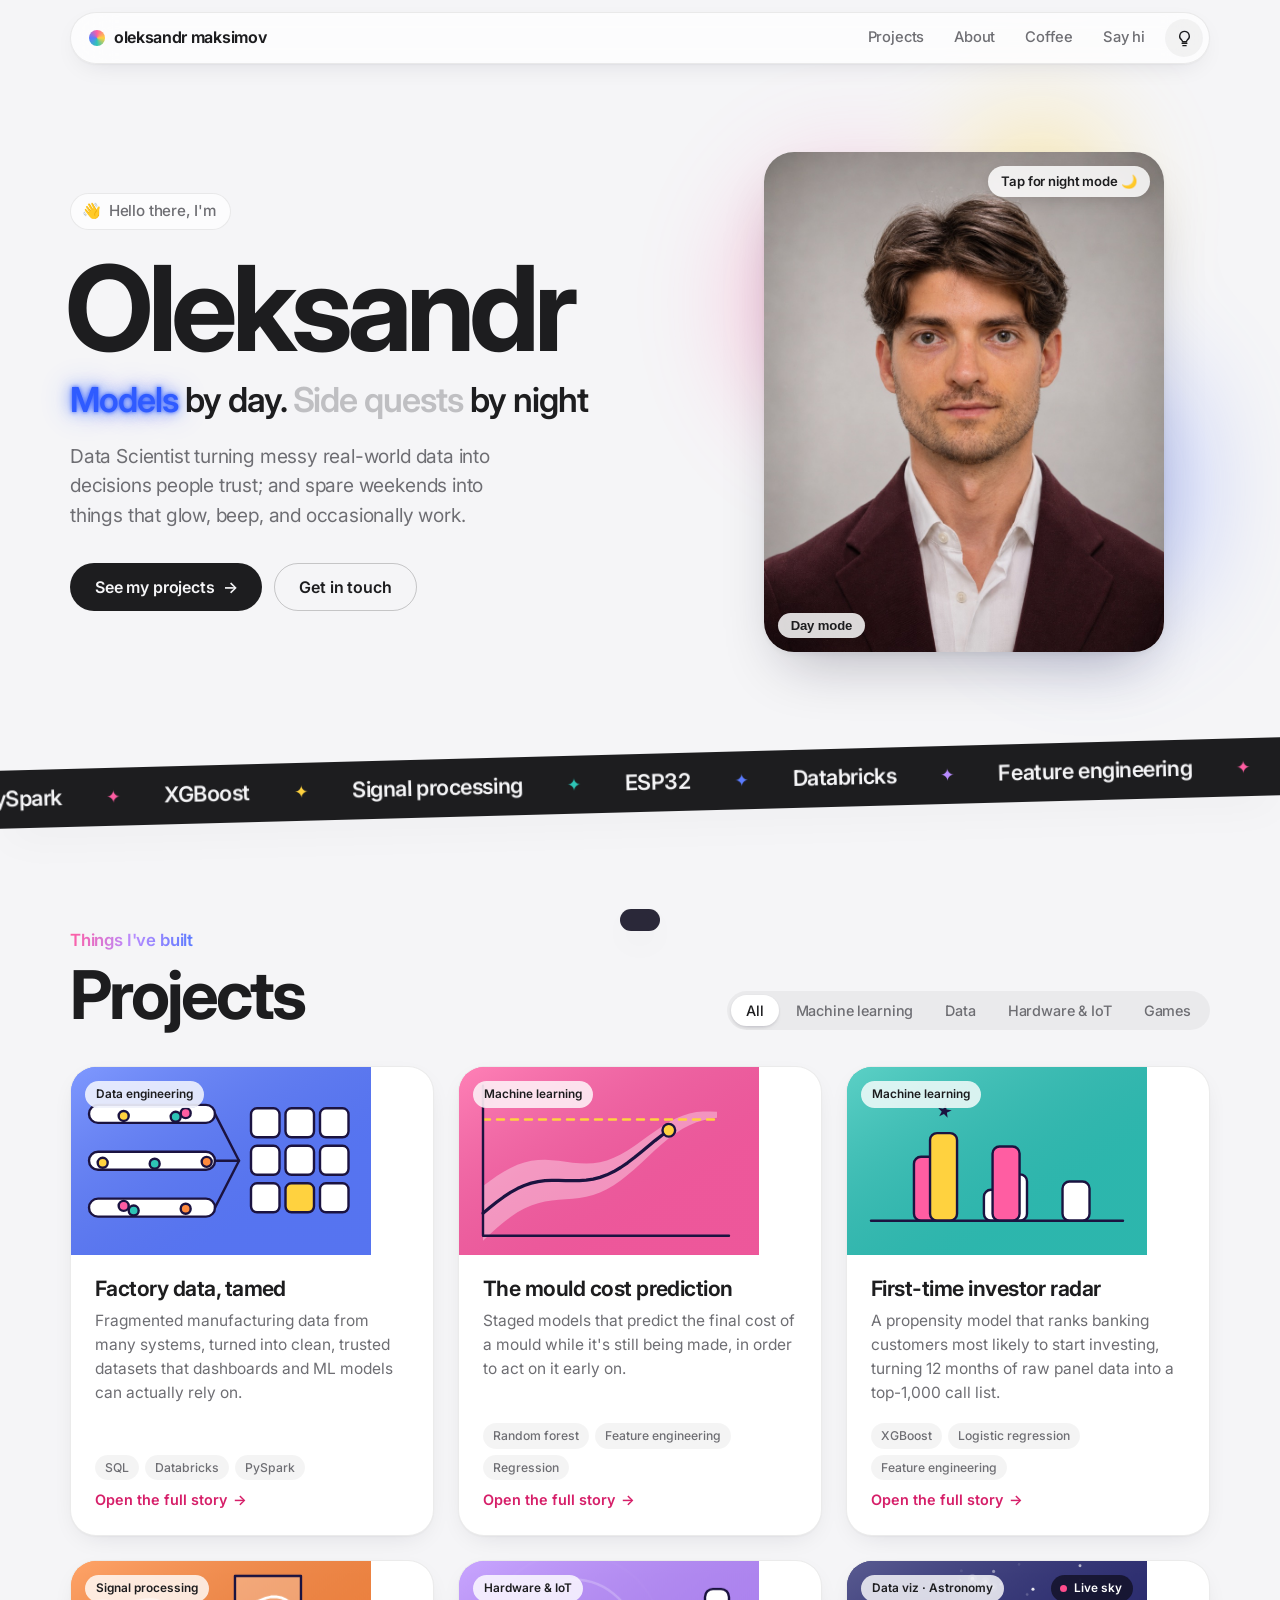
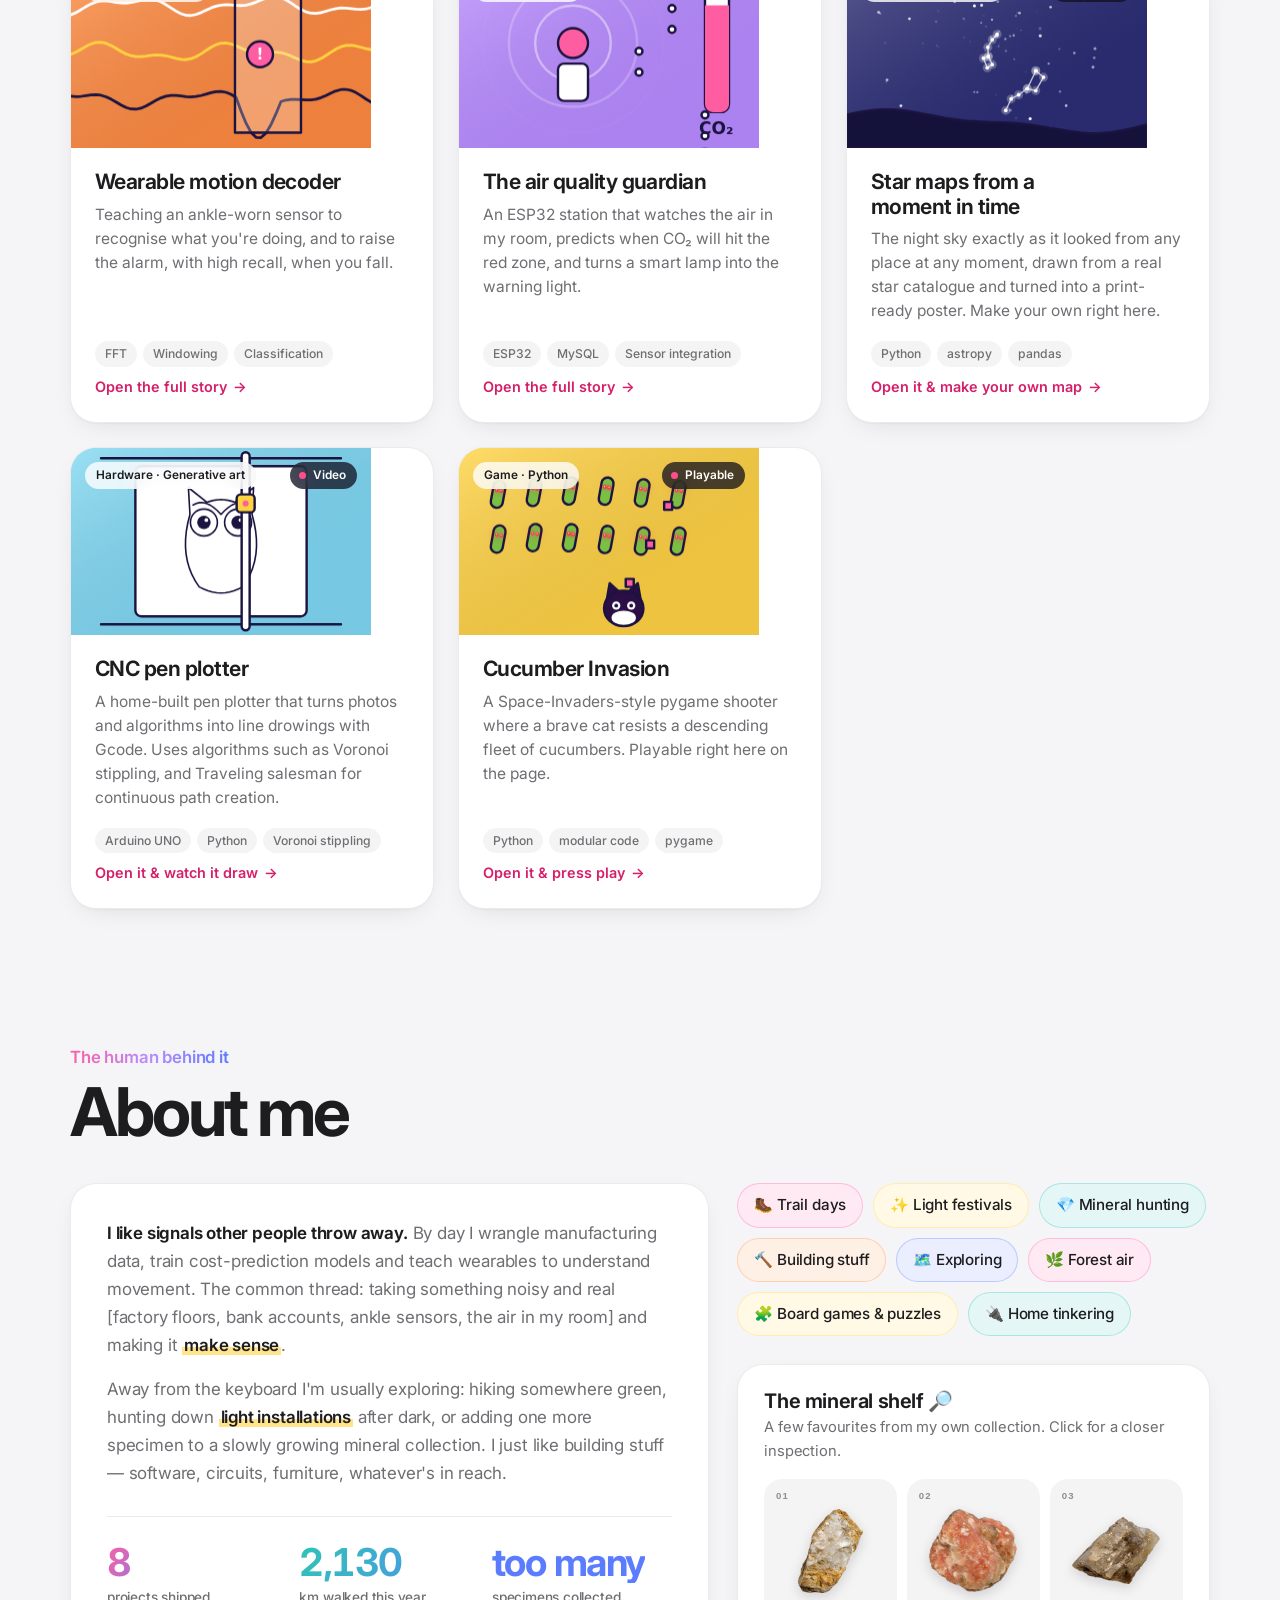
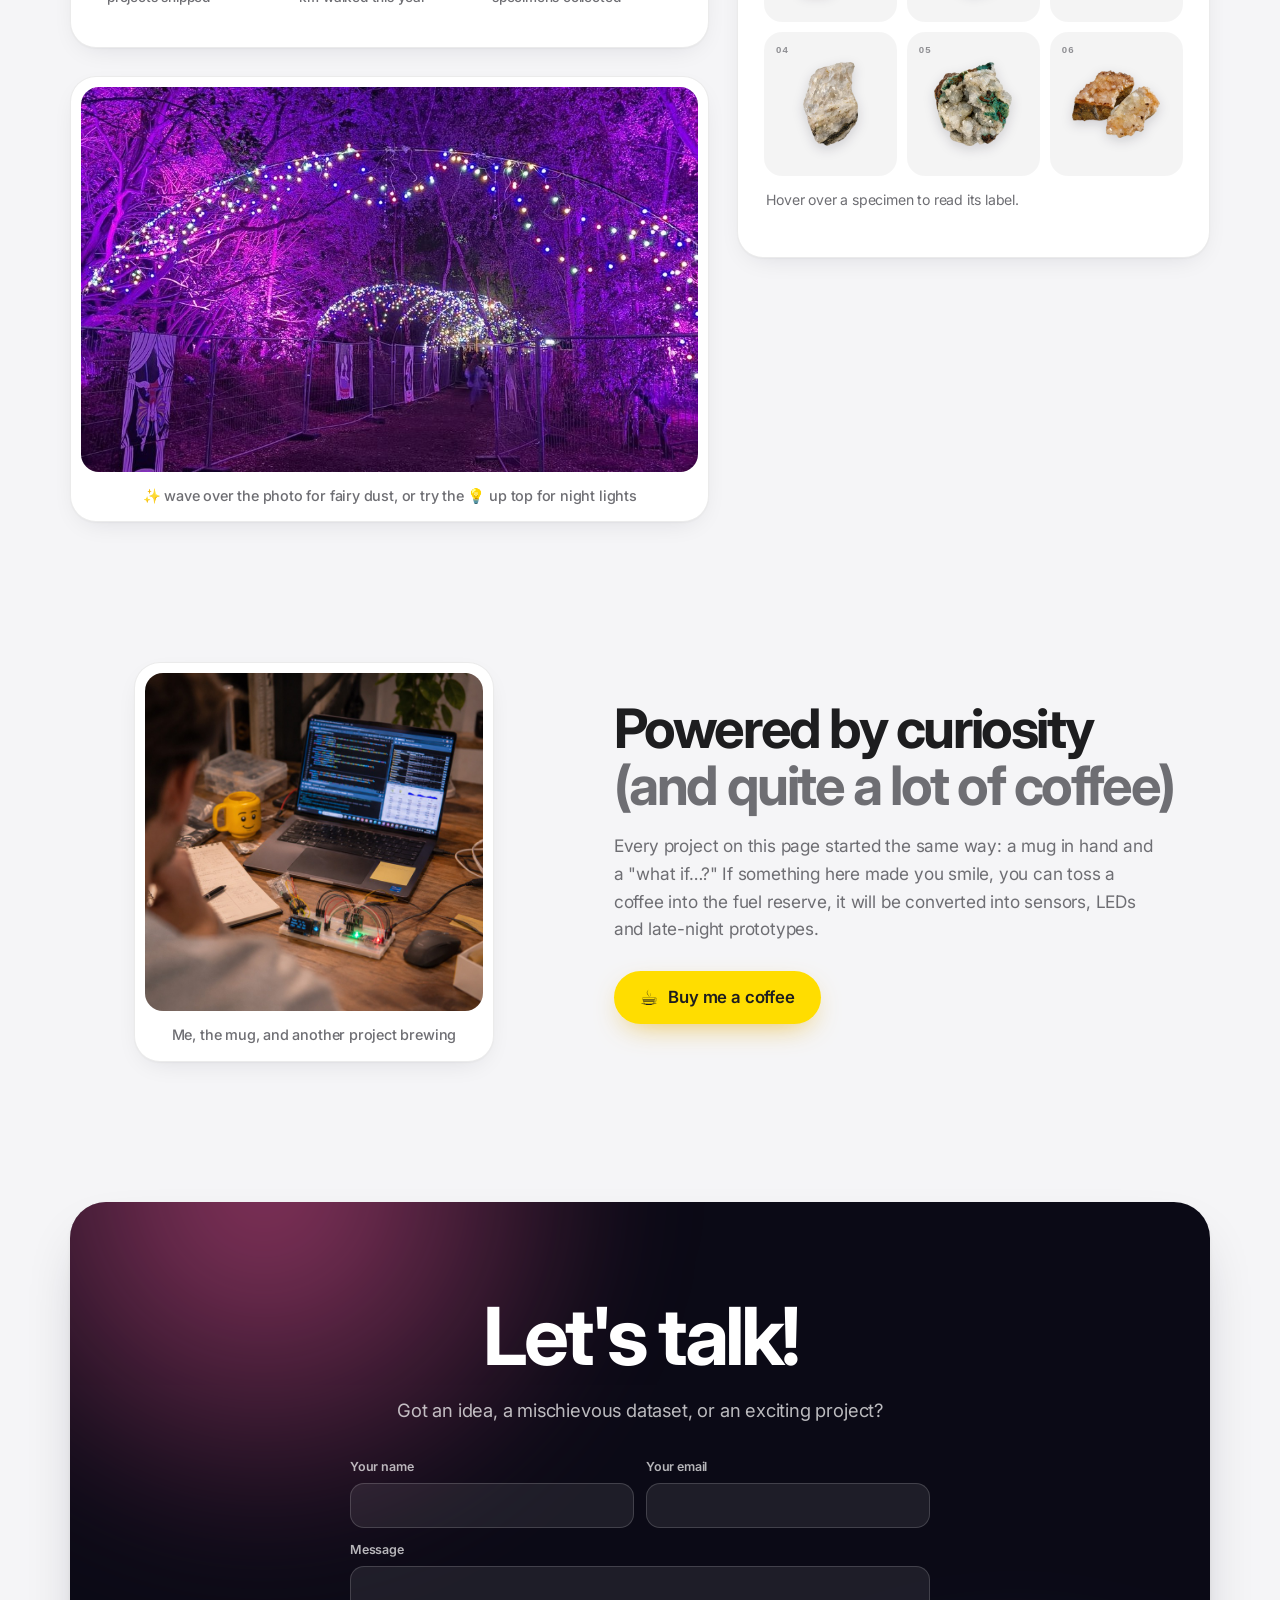
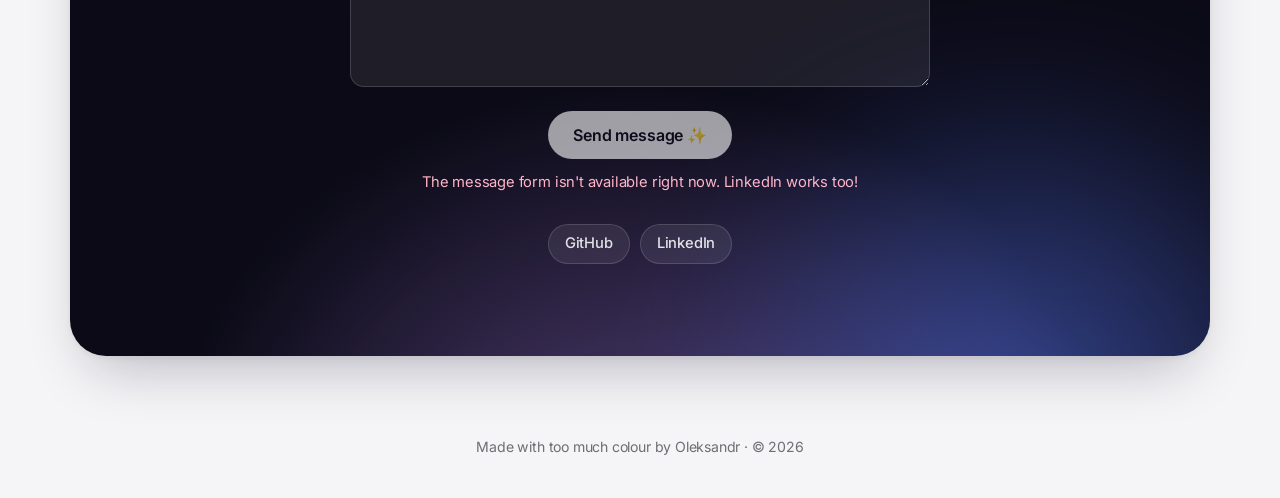
==== commit 5ba0a288: "added missing files from previous commit" ====
--- a/index.html
+++ b/index.html
@@ -465,7 +465,7 @@
   <div class="hero-copy">
     <span class="hello"><span class="wave" aria-hidden="true">👋</span> Hello there, I'm</span>
     <h1><span class="wiggle" data-text="Oleksandr"></span></h1>
-    <h2><span class="led on" id="led-work" style="--led: var(--led-blue)">Models</span> by day. <span class="led" id="led-coffee" style="--led: var(--led-pink)">Contraptions</span> by night</h2>
+    <h2><span class="led on" id="led-work" style="--led: var(--led-blue)">Models</span> by day. <span class="led" id="led-night" style="--led: var(--led-pink)">Side quests</span> by night</h2>
     <p class="lede">Data Scientist turning messy real-world data into decisions people trust; and spare weekends into things that glow, beep, and occasionally work.</p>
     <div class="btns">
       <a class="btn" href="#projects">See my projects <span class="arr" aria-hidden="true">→</span></a>
@@ -473,15 +473,16 @@
     </div>
   </div>
   <div class="stage">
-    <span class="flip-hint" id="flip-hint">Tap for coffee ☕</span>
-    <button class="flip" id="flip" aria-label="Flip photo between work mode and coffee mode">
+    <span class="flip-hint" id="flip-hint">Tap for night mode 🌙</span>
+    <button class="flip" id="flip" aria-label="Switch between day and night mode">
       <span class="side front">
-        <img src="assets/oleksandr-pro.jpg" data-dark alt="Oleksandr, portrait in a dark red blazer" width="880" height="1100">
-        <span class="caption">Work mode</span>
+        <img src="assets/oleksandr-pro.jpg" alt="Oleksandr, portrait in a dark red blazer" width="880" height="1100">
+        <span class="caption">Day mode</span>
       </span>
       <span class="side back">
-        <img src="assets/oleksandr-coffee.jpg" data-dark alt="Oleksandr drinking coffee from a yellow Lego-head mug" loading="lazy" width="1000" height="1000">
-        <span class="caption">Coffee mode</span>
+        <!-- night portrait: two candidates, oleksandr-pro-dark.jpg and oleksandr-pro-dark2.jpg -->
+        <img src="assets/oleksandr-pro-dark.jpg" alt="Oleksandr, portrait in a dark red blazer against a dark background" width="880" height="1100">
+        <span class="caption">Night mode</span>
       </span>
     </button>
   </div>
@@ -561,7 +562,7 @@
 <section class="wrap contact reveal" id="contact">
   <div class="big-card">
     <h2>Let's talk!</h2>
-    <p>Got an idea, a dataset that misbehaves, or an exciting project?</p>
+    <p>Got an idea, a mischievous dataset, or an exciting project?</p>
     <form class="contact-form" id="contact-form" novalidate>
       <div class="cf-row">
         <label>Your name<input name="name" type="text" maxlength="80" autocomplete="name" required></label>
@@ -714,11 +715,12 @@
     next.src = want;
   });
 }
-function applyTheme(mode, announce) {
+function applyTheme(mode, announce, turnCard) {
   root.dataset.theme = mode;
   lamp.title = mode === "night" ? "Back to daylight" : "Lights on";
   lamp.setAttribute("aria-label", lamp.title);
   swapPhotos(mode === "night");
+  setCard(mode === "night", turnCard);
   if (announce) say(mode === "night" ? "Lights on ✨ welcome to the night walk" : "Back to daylight ☀️");
 }
 /* Every visit starts in daylight; the lights are something visitors switch on themselves */
@@ -801,24 +803,41 @@
   painters.push({ cv: b.querySelector("canvas"), p });
 });
 
-/* Stipple points for the plotter thumbnail: dense in a disc and a ring, ordered into one route */
+/* The plotter thumbnail draws an owl on a branch. Its big eyes are already on the paper; the pen draws the rest as
+   strokes (body and ear tufts in one line, brow, beak, wings, chest feathers, talons, branch, twig and leaf), lifting
+   between them like the real servo pen lift. Coordinates are fractions of the paper, curves are sampled quadratic Béziers. */
 const PLOT = (() => {
-  let seed = 7;
-  const rnd = () => (seed = (seed * 16807) % 2147483647) / 2147483647;
-  const pts = [];
-  while (pts.length < 150) {
-    const u = rnd(), v = rnd(), d = Math.hypot(u - .5, v - .5);
-    const dark = d < .16 || Math.abs(d - .34) < .045;
-    if (rnd() < (dark ? .95 : .015)) pts.push([u, v]);
-  }
-  const route = [pts.shift()];
-  while (pts.length) {
-    const [lu, lv] = route[route.length - 1];
-    let best = 0;
-    pts.forEach(([u, v], i) => { if (Math.hypot(u - lu, v - lv) < Math.hypot(pts[best][0] - lu, pts[best][1] - lv)) best = i; });
-    route.push(pts.splice(best, 1)[0]);
-  }
-  return route;
+  const curve = (p0, c, p1, n = 10) => Array.from({ length: n }, (_, i) => {
+    const k = (i + 1) / n, m = 1 - k;
+    return [m * m * p0[0] + 2 * m * k * c[0] + k * k * p1[0], m * m * p0[1] + 2 * m * k * c[1] + k * k * p1[1]];
+  });
+  const body = [[.36, .84],
+    ...curve([.36, .84], [.22, .62], [.3, .3]),          /* left side */
+    [.29, .1], [.41, .21],                               /* left ear tuft */
+    ...curve([.41, .21], [.5, .17], [.59, .21]),         /* top of the head */
+    [.71, .1], [.7, .3],                                 /* right ear tuft */
+    ...curve([.7, .3], [.78, .62], [.64, .84]),          /* right side */
+    ...curve([.64, .84], [.5, .93], [.36, .84])];        /* belly, back to the start */
+  const brow = [[.32, .23], ...curve([.32, .23], [.4, .17], [.5, .3], 8), ...curve([.5, .3], [.6, .17], [.68, .23], 8)];
+  const beak = [[.47, .45], [.5, .54], [.53, .45], [.47, .45]];
+  const wingL = [[.33, .5], ...curve([.33, .5], [.25, .7], [.4, .8])], wingR = [[.67, .5], ...curve([.67, .5], [.75, .7], [.6, .8])];
+  const chest = [[[.43, .62], [.45, .65], [.47, .62]], [[.53, .62], [.55, .65], [.57, .62]], [[.46, .7], [.48, .73], [.5, .7], [.52, .73], [.54, .7]]];
+  const talons = [.42, .45, .55, .58].map(u => [[u, .85], [u - .005, .9]]);
+  const branch = [[.08, .9], ...curve([.08, .9], [.5, .87], [.94, .89], 12)], twig = [[.78, .885], [.84, .82]];
+  /* an almond-shaped leaf at the end of the twig, then its midrib */
+  const leaf = [[.84, .82], ...curve([.84, .82], [.99, .8], [.97, .62], 10), ...curve([.97, .62], [.82, .65], [.84, .82], 10)];
+  const vein = [[.84, .82], ...curve([.84, .82], [.9, .74], [.95, .66], 6)];
+  const strokes = [body, brow, beak, wingL, wingR, ...chest, ...talons, branch, twig, leaf, vein];
+  /* one timeline: drawing moves, plus pen-up moves between strokes (travel counts as time too, at a faster pace) */
+  const steps = [];
+  let total = 0, at = strokes[0][0];
+  const step = (p, q, draw) => { const len = Math.hypot(q[0] - p[0], q[1] - p[1]) * (draw ? 1 : .5); steps.push({ p, q, draw, start: total, len }); total += len; };
+  strokes.forEach(st => {
+    if (at !== st[0]) step(at, st[0], false);
+    for (let i = 1; i < st.length; i++) step(st[i - 1], st[i], true);
+    at = st[st.length - 1];
+  });
+  return { steps, total };
 })();
 
 /* Thumbnail sky for the star-map card: [RA hours, Dec degrees] of the bright stars around the north celestial pole */
@@ -937,24 +956,39 @@
     x.fillStyle = lc; x.fillRect(w * .82, h * .81 - lvl * h * .64, w * .08, lvl * h * .66); x.restore();
     x.font = `800 ${Math.round(h * .09)}px system-ui`; x.fillStyle = INK; x.textAlign = "left"; x.fillText("CO₂", w * .8, h * .93);
   } else if (p.art === "plotter") {
-    /* the pen joins a stippled drawing into one continuous line, gantry following along */
+    /* the pen draws an owl around eyes that are already on the paper, lifting between strokes; the gantry follows */
     const ph = h * .72, pw = Math.min(w * .6, ph * 1.15), px = (w - pw) / 2, py = h * .14;
     const at = ([u, v]) => [px + u * pw, py + v * ph];
     shape(() => x.roundRect(px - 8, py - 8, pw + 16, ph + 16, 6), "#fff");
-    const n = PLOT.length - 1;
-    const k = reduce ? n : Math.min((t % 11) / 9, 1) * n;
-    x.fillStyle = "rgba(27,19,64,.55)";
-    PLOT.forEach(q => { const [a, b] = at(q); x.beginPath(); x.arc(a, b, 1.8, 0, 7); x.fill(); });
-    const i0 = Math.floor(k), f = k - i0;
-    const [ax, ay] = at(PLOT[i0]), [bx, by] = at(PLOT[Math.min(i0 + 1, n)]);
-    const tx = ax + (bx - ax) * f, ty = ay + (by - ay) * f;
-    x.beginPath(); x.moveTo(...at(PLOT[0]));
-    for (let i = 1; i <= i0; i++) x.lineTo(...at(PLOT[i]));
-    x.lineTo(tx, ty); x.lineWidth = 1.6; x.stroke(); x.lineWidth = LW;
+    /* the eyes: big rings with dark pupils and a glint */
+    [.39, .61].forEach(u => {
+      const [ex, ey] = at([u, .36]), r = ph * .1;
+      x.beginPath(); x.arc(ex, ey, r, 0, 7); x.lineWidth = 1.6; x.stroke();
+      x.beginPath(); x.arc(ex, ey, r * .5, 0, 7); x.fillStyle = INK; x.fill();
+      x.beginPath(); x.arc(ex + r * .18, ey - r * .18, r * .14, 0, 7); x.fillStyle = "#fff"; x.fill();
+    });
+    const cycle = t % 11, k = reduce ? PLOT.total : Math.min(cycle / 9, 1) * PLOT.total;
+    let tx, ty, penDown = false;
+    x.beginPath();
+    for (const s of PLOT.steps) {
+      if (s.start >= k) break;
+      const f = Math.min(1, (k - s.start) / s.len);
+      const [ax, ay] = at(s.p), [bx, by] = at(s.q);
+      tx = ax + (bx - ax) * f; ty = ay + (by - ay) * f; penDown = s.draw;
+      if (s.draw) { x.moveTo(ax, ay); x.lineTo(tx, ty); }
+    }
+    if (tx === undefined) [tx, ty] = at(PLOT.steps[0].p);
+    /* job done: the carriage glides back home to the corner, revealing the finished drawing */
+    if (reduce || cycle > 9) {
+      const f = reduce ? 1 : Math.min(1, (cycle - 9) / 1.2), e = f * f * (3 - 2 * f), [hx, hy] = at([0, 0]);
+      tx += (hx - tx) * e; ty += (hy - ty) * e; penDown = false;
+    }
+    x.lineWidth = 1.6; x.stroke(); x.lineWidth = LW;
     x.beginPath(); x.moveTo(w * .1, py - 16); x.lineTo(w * .9, py - 16); x.moveTo(w * .1, py + ph + 16); x.lineTo(w * .9, py + ph + 16); x.stroke();
     shape(() => x.roundRect(tx - 4, py - 22, 8, ph + 44, 4), "#fff");
     shape(() => x.roundRect(tx - 9, ty - 9, 18, 18, 4), "#FFD23F");
-    x.beginPath(); x.arc(tx, ty, 3, 0, 7); x.fillStyle = "#FF5DA2"; x.fill();
+    /* pink pen tip only while the pen is down on the paper */
+    if (penDown && k < PLOT.total) { x.beginPath(); x.arc(tx, ty, 3, 0, 7); x.fillStyle = "#FF5DA2"; x.fill(); }
   } else if (p.art === "stars") {
     /* real stars around the celestial pole turn like a time-lapse: the Plough, Cassiopeia and the Little Dipper circle Polaris */
     const px = w * .5, py = h * .4, sc = Math.min(w, h * 1.6) * .0062;
@@ -987,7 +1021,10 @@
       const cx = w * (.2 + k * .12) + march, cy = h * (.24 + r * .25) + Math.sin(t * 4 + k + r) * 2;
       x.save(); x.translate(cx, cy); x.rotate(.18);
       shape(() => x.roundRect(-cw / 2, -ch / 2, cw, ch, cw / 2), "#7BC043");
-      x.fillStyle = "#fff"; x.beginPath(); x.arc(-cw * .18, -ch * .14, cw * .16, 0, 7); x.arc(cw * .2, -ch * .14, cw * .16, 0, 7); x.fill();
+      /* glowing red eyes, pulsing slightly out of step from cucumber to cucumber */
+      x.shadowColor = "#FF1E3C"; x.shadowBlur = cw * (.6 + .35 * Math.sin(t * 5 + k * 1.7 + r));
+      x.fillStyle = "#FF3B55"; x.beginPath(); x.arc(-cw * .18, -ch * .14, cw * .16, 0, 7); x.arc(cw * .2, -ch * .14, cw * .16, 0, 7); x.fill();
+      x.shadowBlur = 0; x.fillStyle = "#FFD0D6"; x.beginPath(); x.arc(-cw * .2, -ch * .16, cw * .05, 0, 7); x.arc(cw * .18, -ch * .16, cw * .05, 0, 7); x.fill();
       x.restore();
     }
     const catAt = s => w * .5 + (reduce ? 0 : Math.sin(s * .8) * w * .3);
@@ -1205,28 +1242,31 @@
   document.querySelectorAll(".reveal").forEach(el => el.classList.add("in"));
 }
 
-/* Photo card: flip + 3D tilt */
+/* Photo card: the daylight portrait changes to the night one when the lights go on (and the LED headline
+   switches from "Models" to "Side quests"). Tapping the card switches the lights too, turning it over. Plus a gentle 3D tilt. */
+function setCard(night, turn) {
+  const card = document.getElementById("flip");
+  /* tapping the card turns it over; the light bulb just swaps the photo, with no flip */
+  card.style.transition = turn ? "transform .7s cubic-bezier(.4,1.4,.4,1)" : "none";
+  card.style.transform = `rotateY(${night ? 180 : 0}deg)`;
+  document.getElementById("flip-hint").textContent = night ? "Tap for daylight ☀️" : "Tap for night mode 🌙";
+  document.getElementById("led-work").classList.toggle("on", !night);
+  document.getElementById("led-night").classList.toggle("on", night);
+}
 const flip = document.getElementById("flip");
 const stageEl = document.querySelector(".stage");
-let flipped = false;
-flip.addEventListener("click", () => {
-  flipped = !flipped;
-  flip.style.transition = "transform .7s cubic-bezier(.4,1.4,.4,1)";
-  flip.style.transform = `rotateY(${flipped ? 180 : 0}deg)`;
-  document.getElementById("flip-hint").textContent = flipped ? "Back to work 👔" : "Tap for coffee ☕";
-  document.getElementById("led-work").classList.toggle("on", !flipped);
-  document.getElementById("led-coffee").classList.toggle("on", flipped);
-});
+const flipped = () => root.dataset.theme === "night";
+flip.addEventListener("click", () => applyTheme(flipped() ? "day" : "night", true, true));
 if (!reduce) {
   stageEl.addEventListener("pointermove", e => {
     const r = stageEl.getBoundingClientRect();
     const px = (e.clientX - r.left) / r.width - .5, py = (e.clientY - r.top) / r.height - .5;
     flip.style.transition = "transform .18s ease-out";
-    flip.style.transform = `rotateX(${(-py * 7).toFixed(2)}deg) rotateY(${(px * 7 + (flipped ? 180 : 0)).toFixed(2)}deg)`;
+    flip.style.transform = `rotateX(${(-py * 7).toFixed(2)}deg) rotateY(${(px * 7 + (flipped() ? 180 : 0)).toFixed(2)}deg)`;
   });
   stageEl.addEventListener("pointerleave", () => {
     flip.style.transition = "transform .5s cubic-bezier(.4,1.4,.4,1)";
-    flip.style.transform = `rotateY(${flipped ? 180 : 0}deg)`;
+    flip.style.transform = `rotateY(${flipped() ? 180 : 0}deg)`;
   });
 }
 
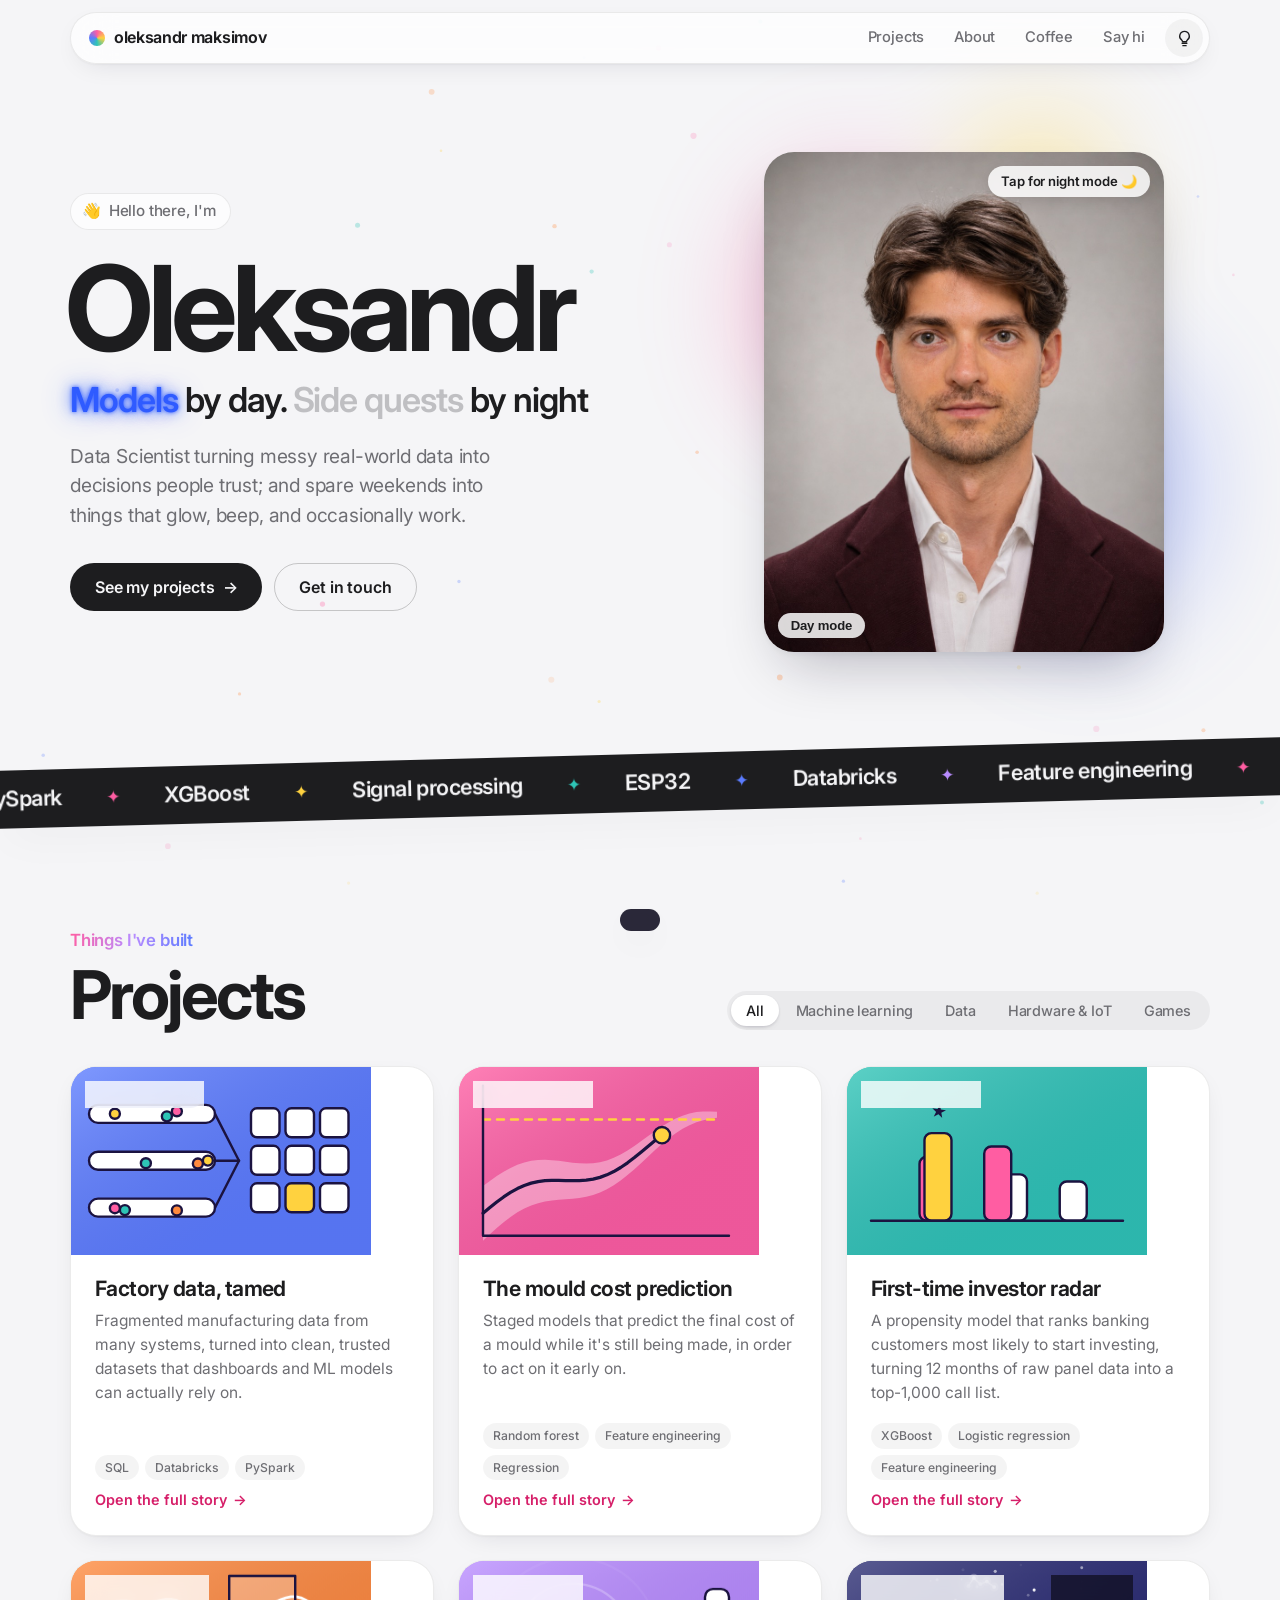
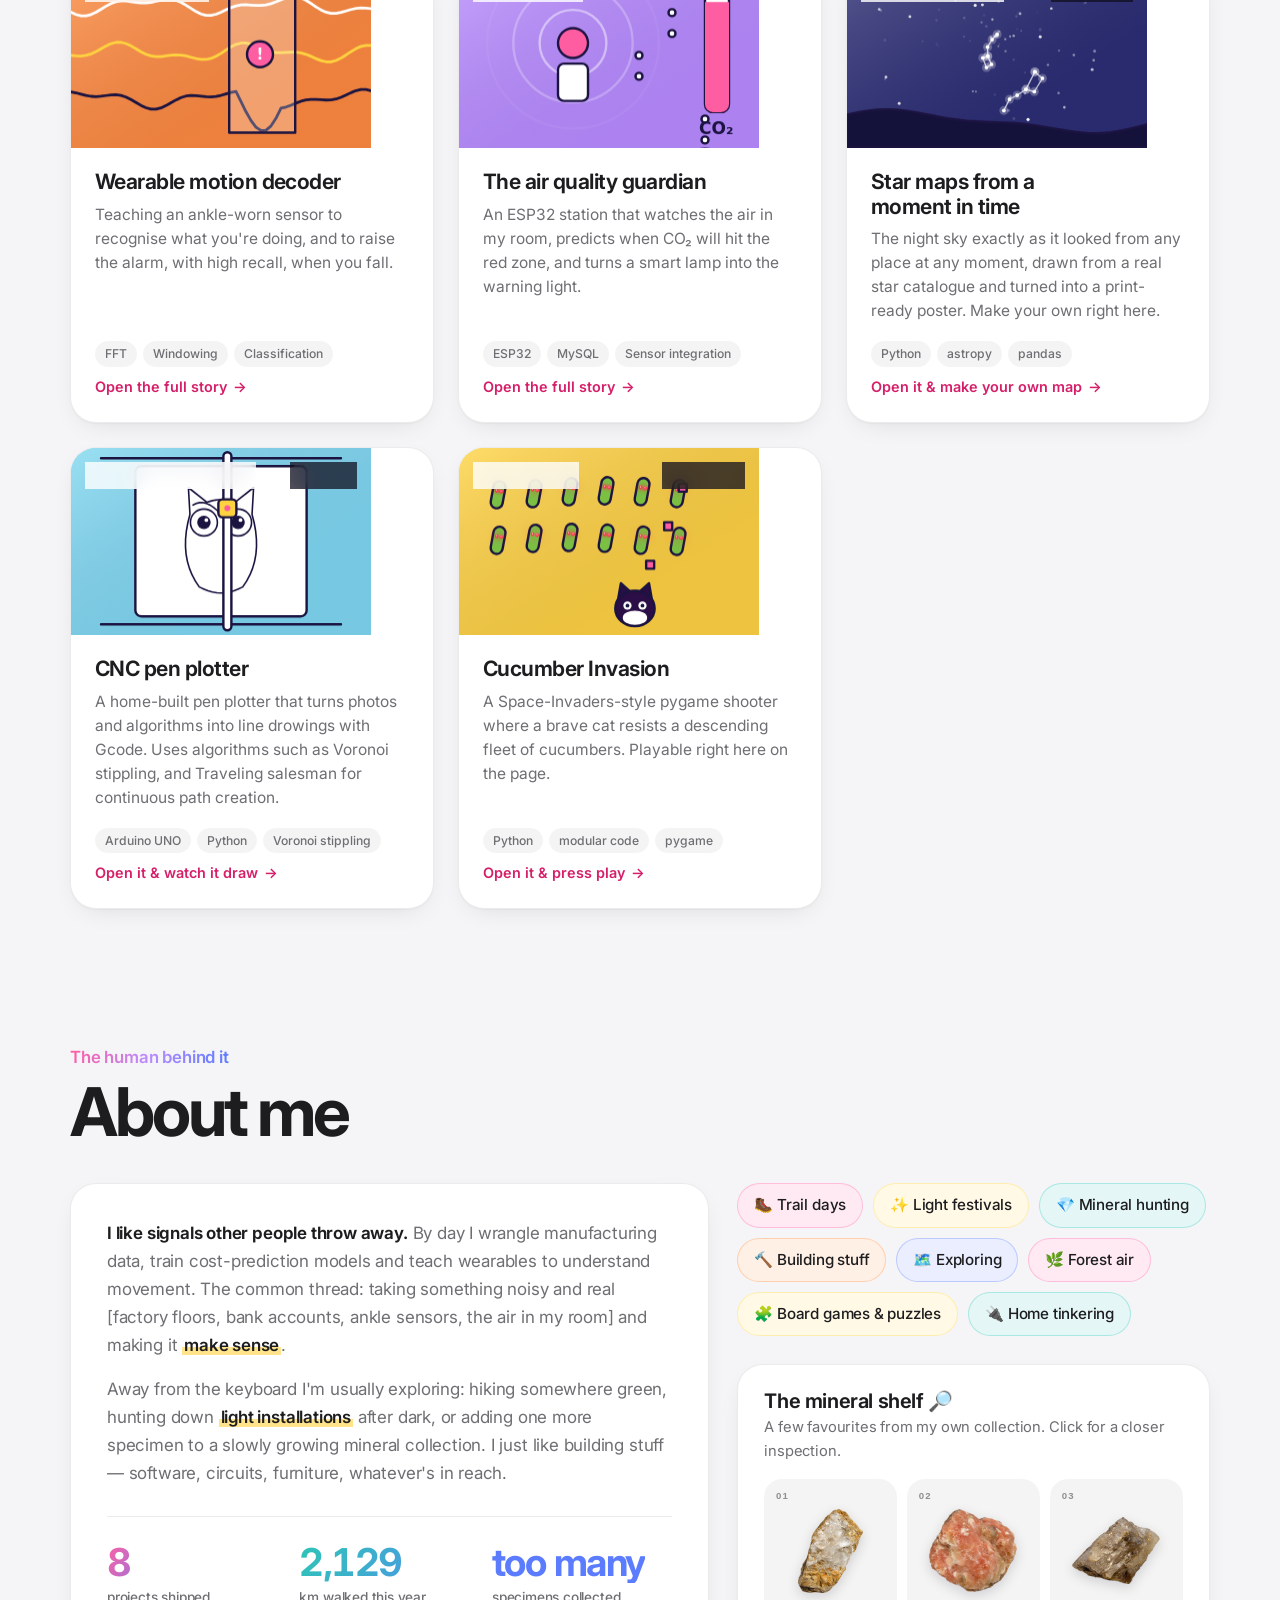
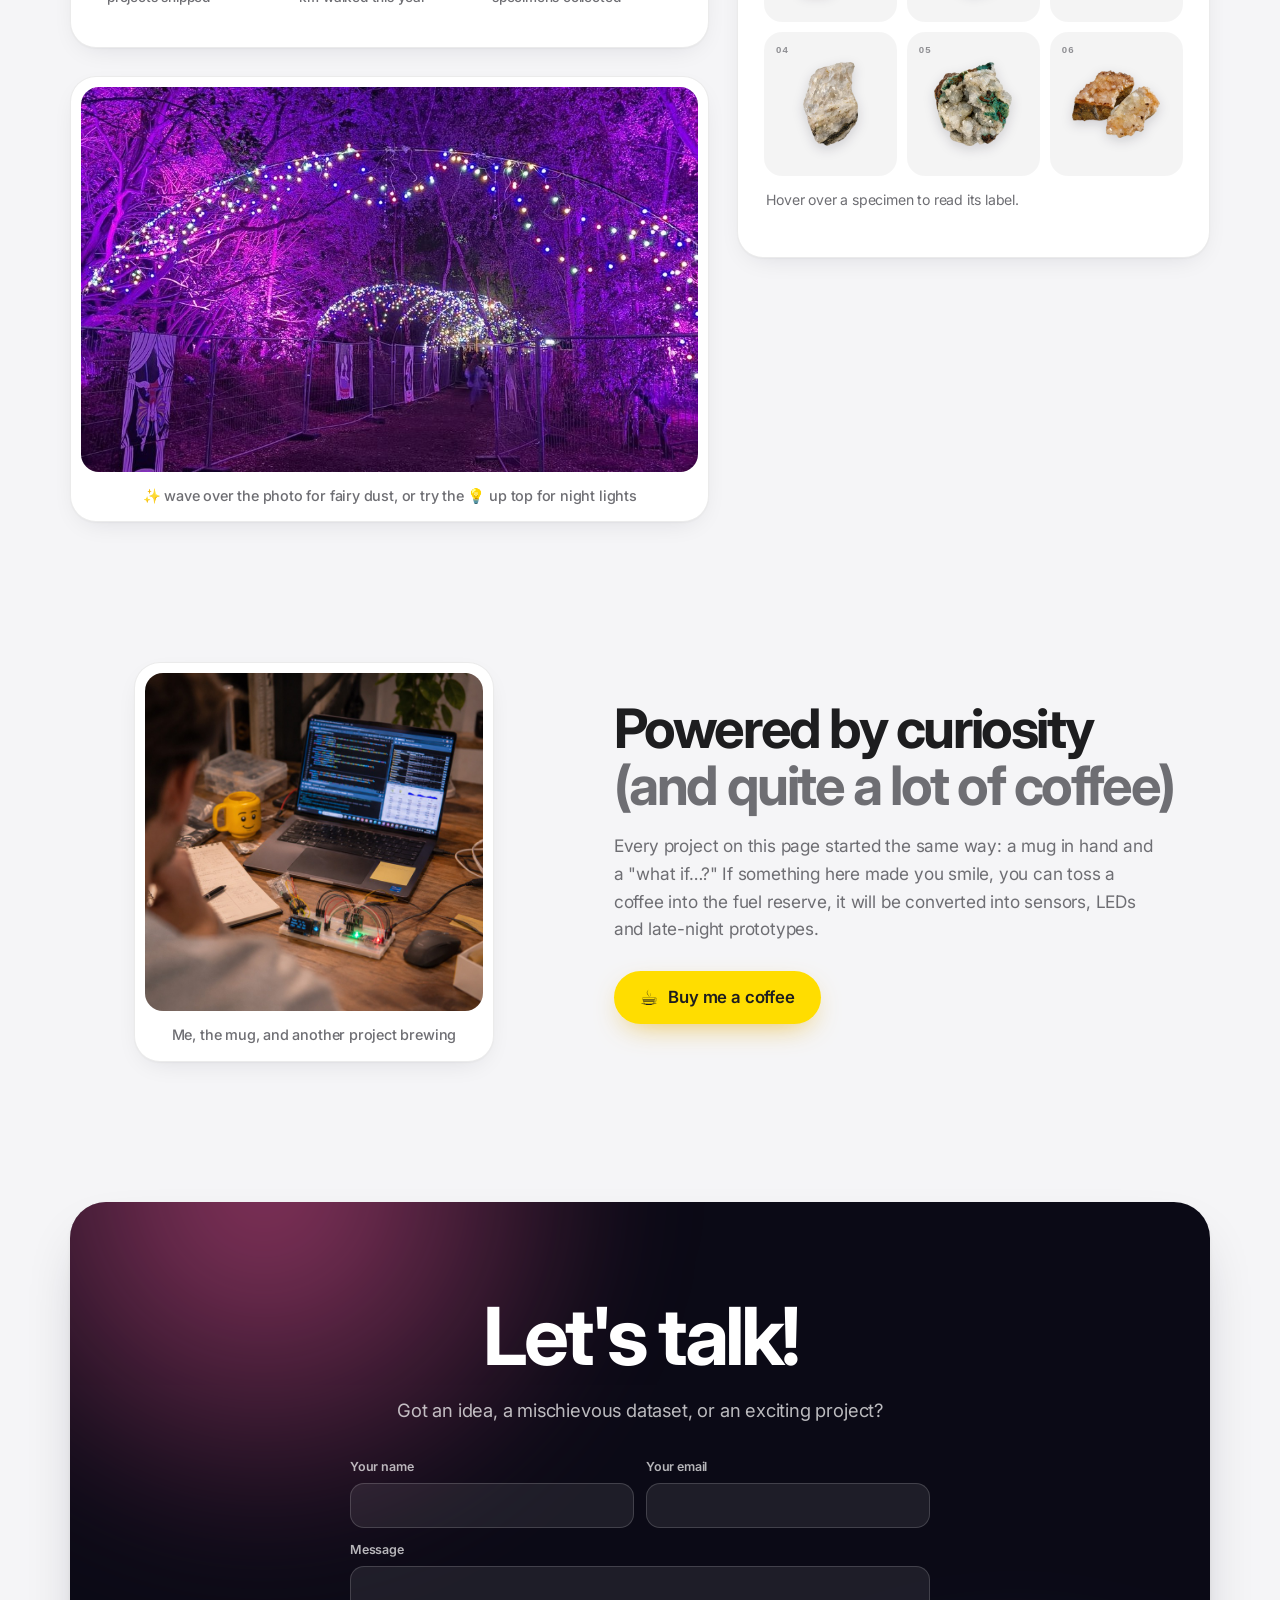
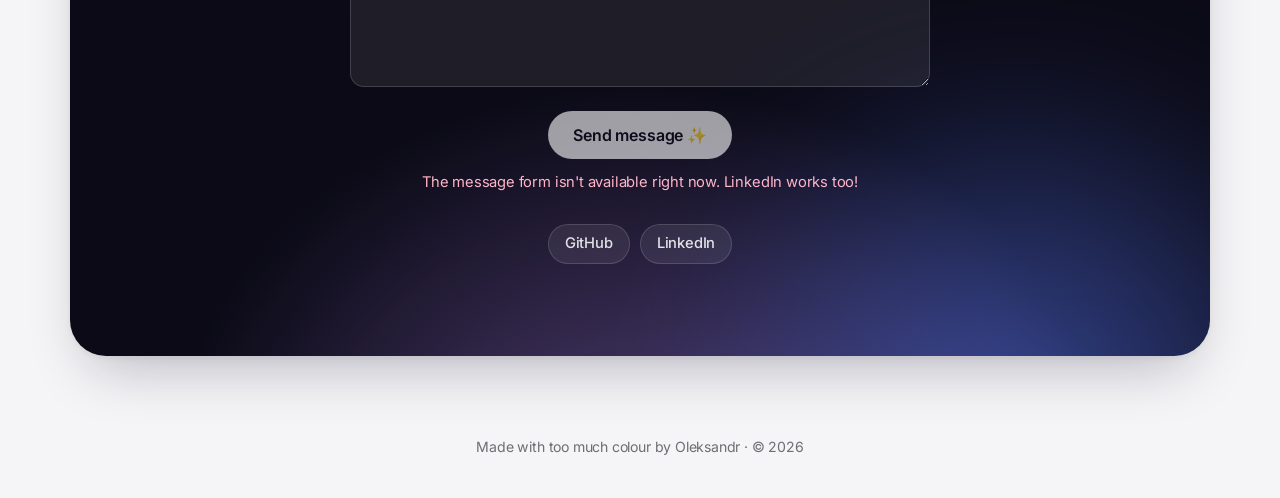
==== commit 1822a997: "fixed mouse movement game" ====
--- a/index.html
+++ b/index.html
@@ -652,7 +652,7 @@
       <div class="mk-actions">
         <button type="button" class="btn play" id="mk-download">Download sample</button>
       </div>
-      <p class="mk-note">This is a small taste of the tool. If there's a night you'd love to have as a print-quality map, feel free to <a href="#contact" id="mk-hi">say hi</a>.</p>
+      <p class="mk-note">This is a small taste of the tool. If there's a night you'd love to have as a high-quality map, <a href="#contact" id="mk-hi">drop a message</a>.</p>
       <small class="mk-credit">Stars: HYG database (CC BY-SA). Constellation figures: Stellarium.</small>
     </form>
   </div>
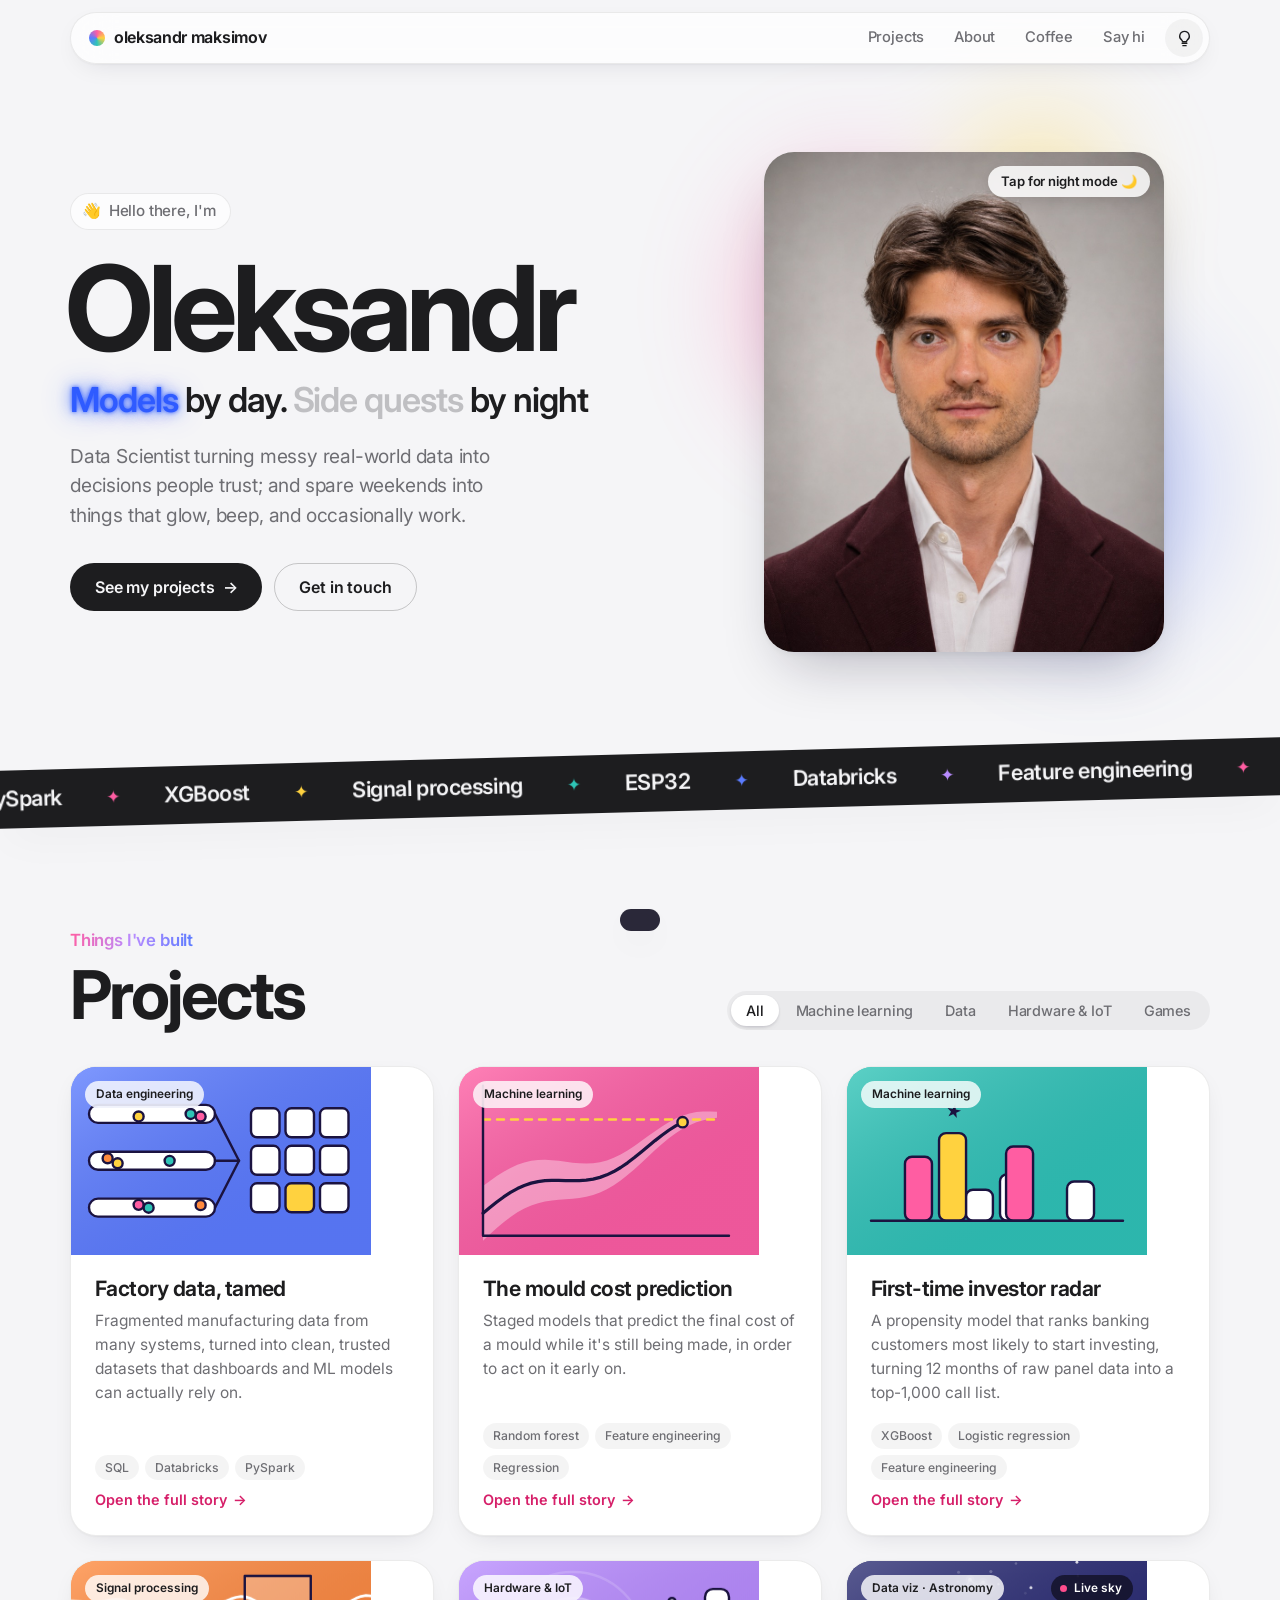
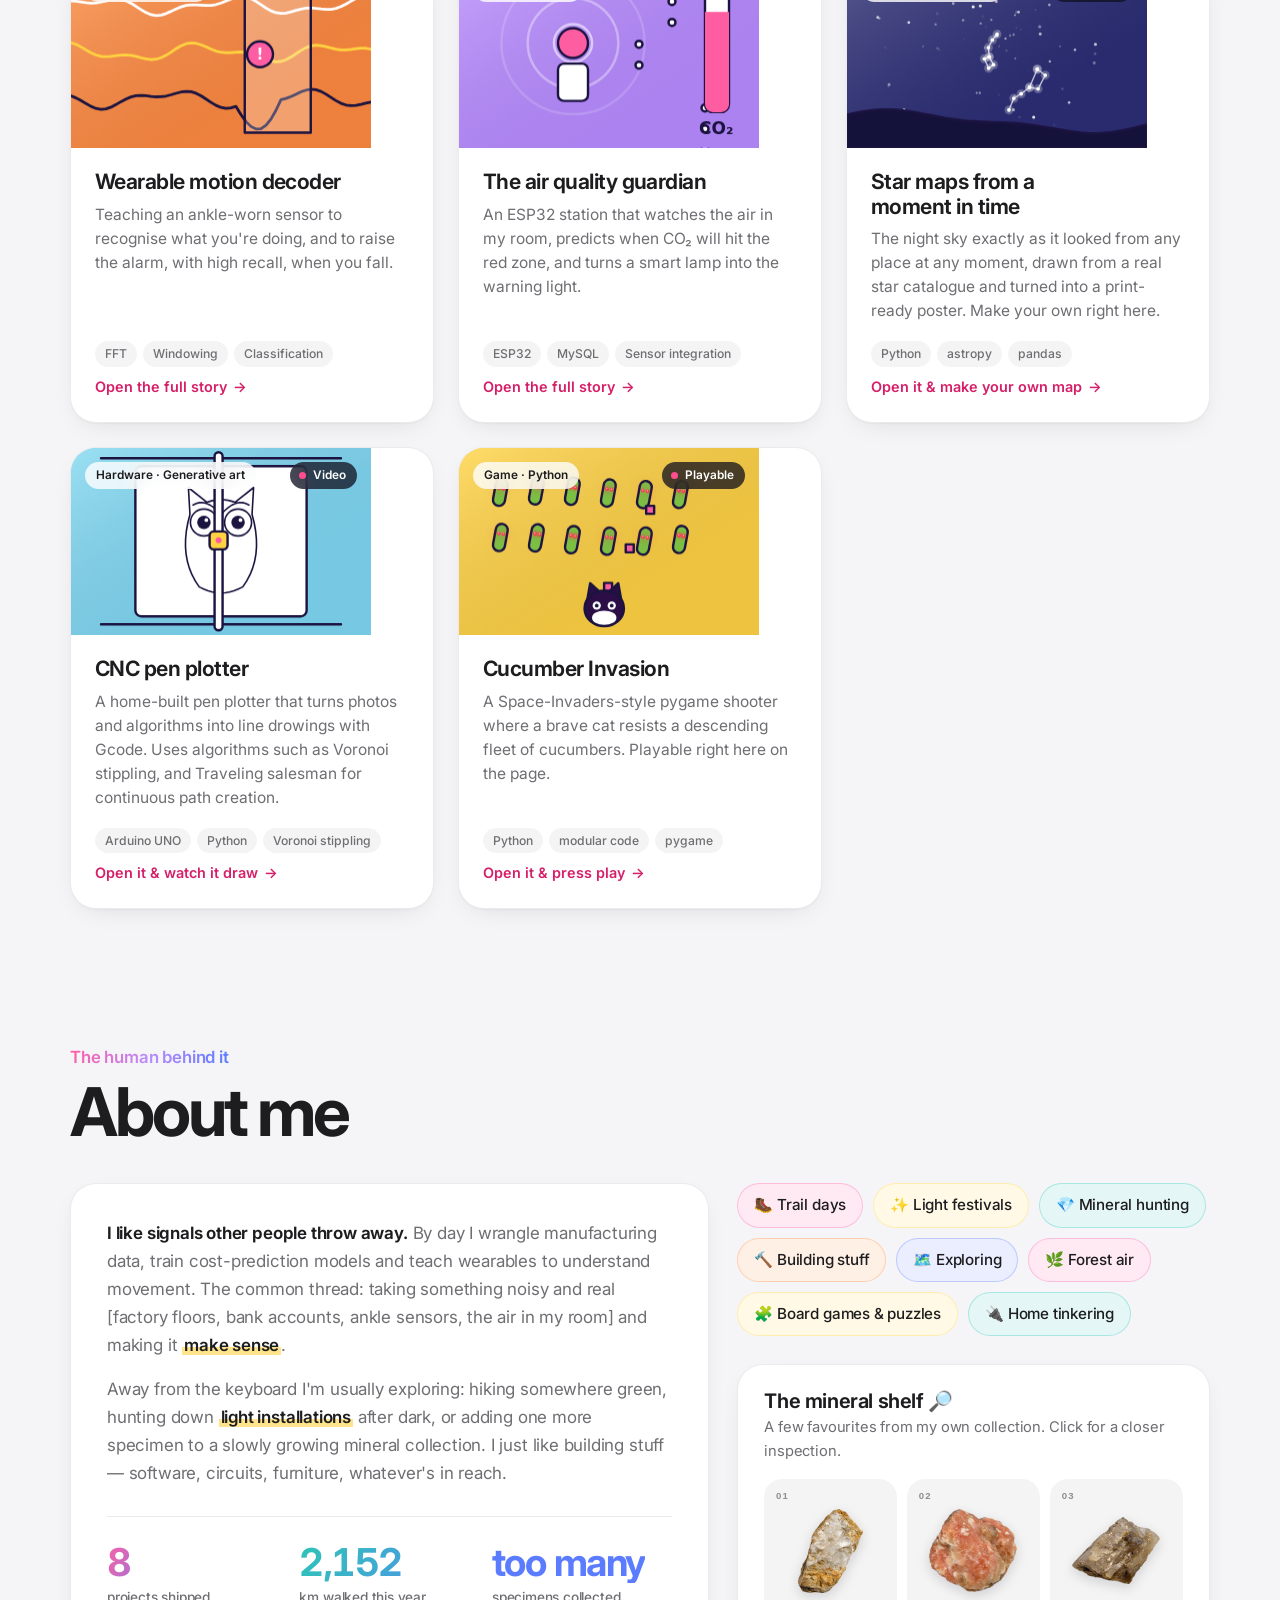
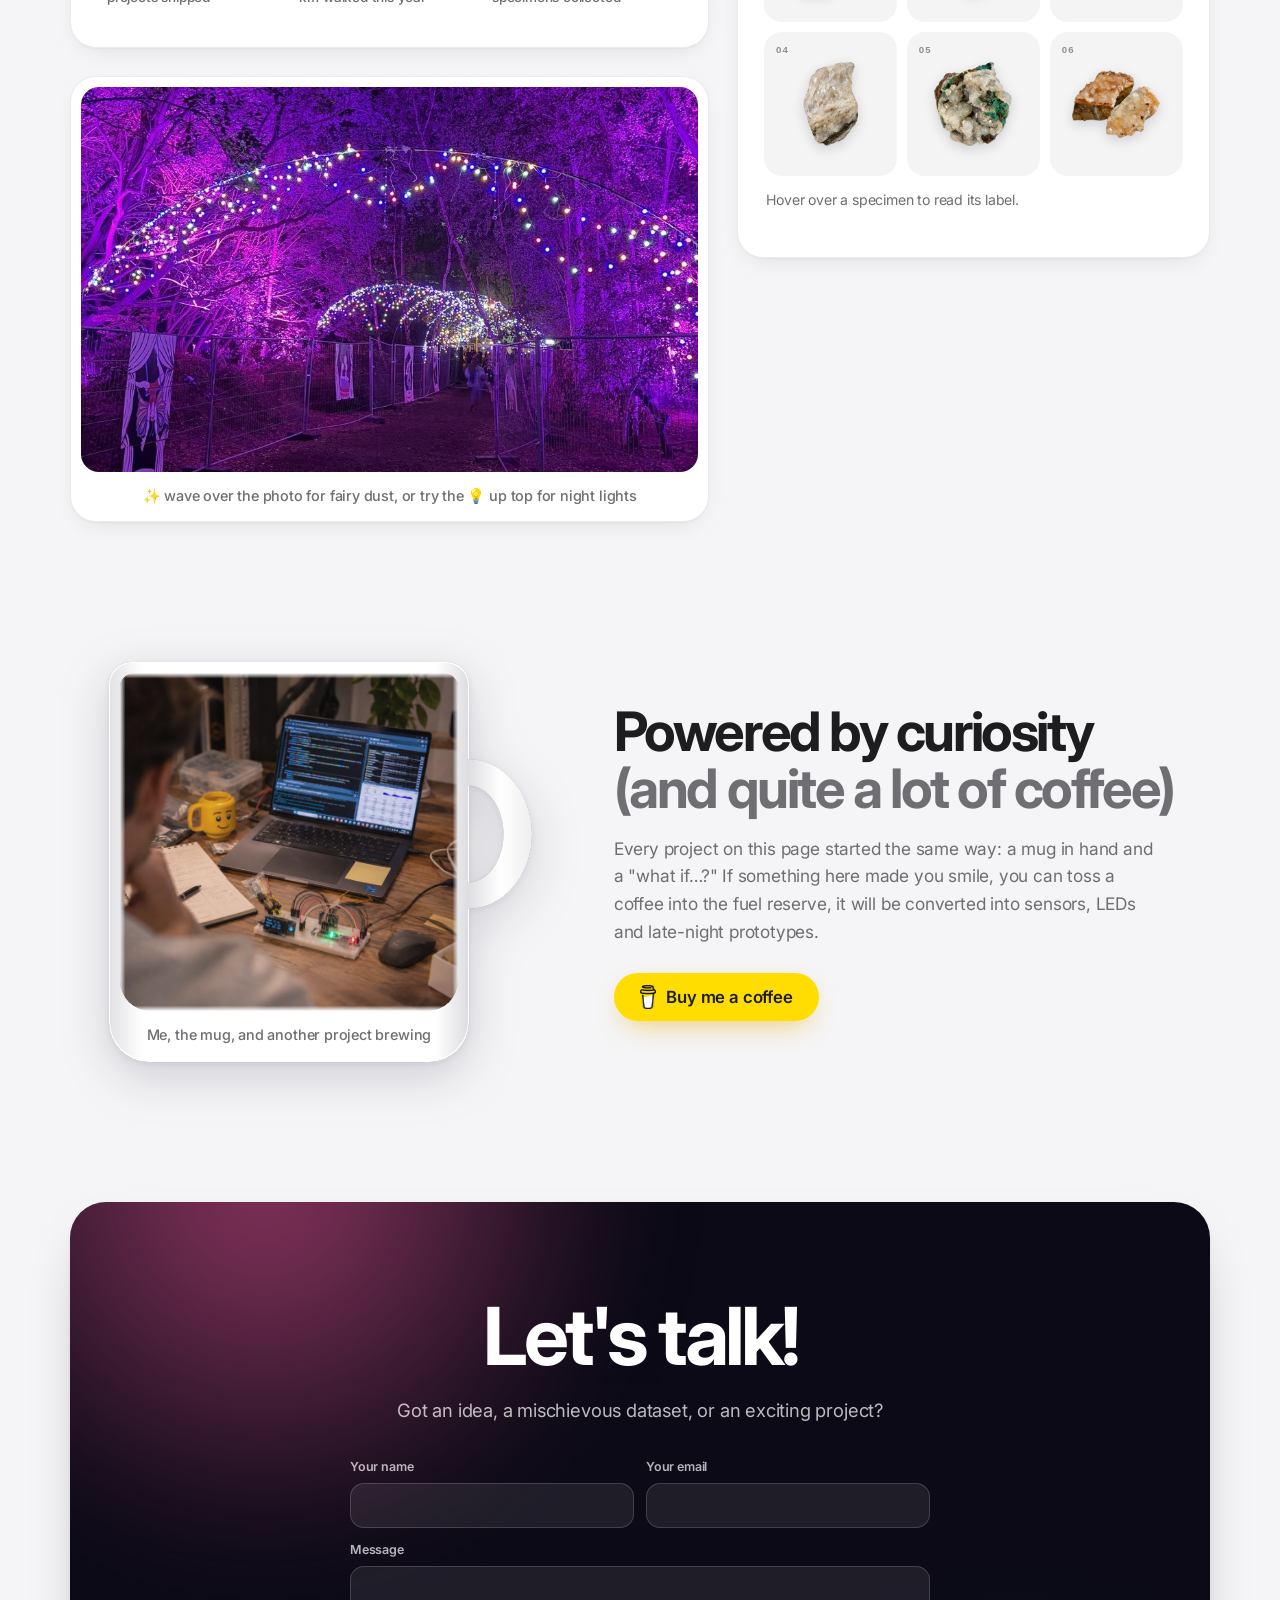
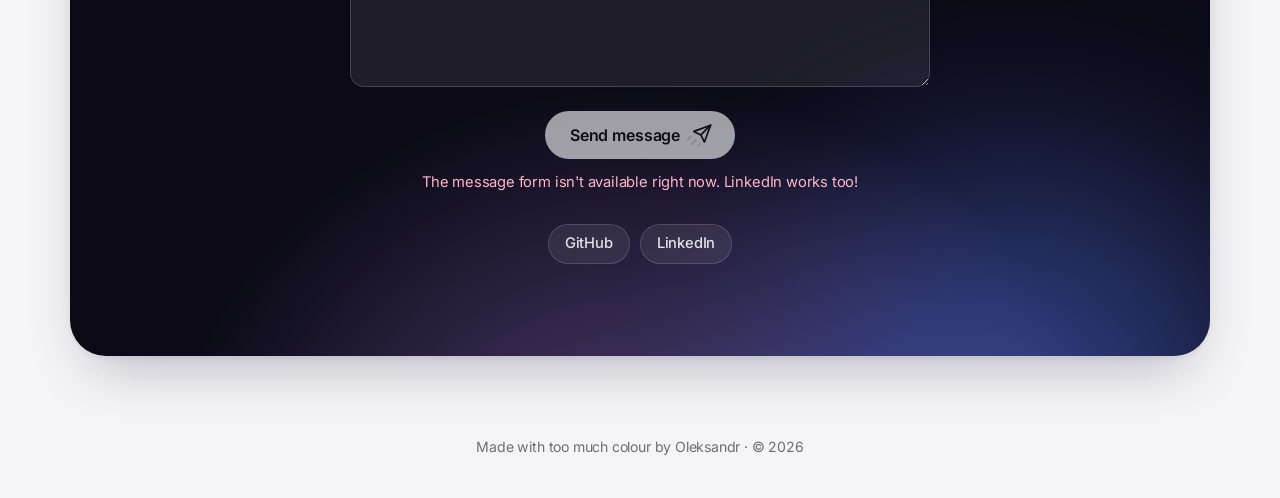
==== commit 3ce93a94: "design improvements" ====
--- a/index.html
+++ b/index.html
@@ -310,6 +310,28 @@
 /* ───── Coffee ───── */
 .coffee-grid { display: grid; grid-template-columns: .9fr 1.1fr; gap: 56px; align-items: center; }
 .coffee-grid .polaroid { max-width: 360px; justify-self: center; position: relative; }
+/* the coffee card is a mug: a rounder base, a handle on the right cut from the same ceramic, and the photo printed
+   onto the glaze; the steam rises from the top. The shadow is a drop-shadow, so it follows the handle too */
+.polaroid.mug { --mug: var(--paper); --edge: #100C28; --edge-k: 14%; background: var(--mug); border-color: transparent; border-radius: 22px 22px 40px 40px; margin-right: 50px;
+  box-shadow: none; filter: drop-shadow(0 0 .6px rgba(16,12,40,.3)) drop-shadow(0 2px 3px rgba(16,12,40,.07)) drop-shadow(0 14px 24px rgba(16,12,40,.17)); }
+.polaroid.mug:hover { box-shadow: none; }
+/* at night the mug is a shade lighter than the cards, with a faint rim of light, so it stands off the dark page */
+html[data-theme="night"] .polaroid.mug { --mug: #232236; --edge: #000; --edge-k: 35%; filter: drop-shadow(0 0 .6px rgba(255,255,255,.4)) drop-shadow(0 14px 26px rgba(0,0,0,.7)); }
+/* the photo is printed on the mug: a little muted, with softly faded edges instead of a hard frame */
+.polaroid.mug img { border-radius: 14px 14px 30px 30px; filter: saturate(.86) contrast(.93);
+  -webkit-mask-image: linear-gradient(90deg, transparent, #000 1.6%, #000 98.4%, transparent), linear-gradient(transparent, #000 1.6%, #000 98.4%, transparent);
+  -webkit-mask-composite: source-in; mask-image: linear-gradient(90deg, transparent, #000 1.6%, #000 98.4%, transparent), linear-gradient(transparent, #000 1.6%, #000 98.4%, transparent);
+  mask-composite: intersect; }
+/* round ceramic: a soft shade along both sides of the mug only, so the middle of the photo stays untouched */
+.polaroid.mug::before { content: ""; position: absolute; inset: 0; z-index: 1; border-radius: inherit; pointer-events: none;
+  background: linear-gradient(90deg, rgba(16,12,40,.12), rgba(16,12,40,0) 9%, rgba(16,12,40,0) 91%, rgba(16,12,40,.14)); }
+html[data-theme="night"] .polaroid.mug::before { background: linear-gradient(90deg, rgba(0,0,0,.3), rgba(0,0,0,0) 9%, rgba(0,0,0,0) 91%, rgba(0,0,0,.35)); }
+/* the handle: a half ring of the same ceramic (a half ellipse with an elliptical hole cut out by a mask). Where it
+   joins, it has the same shade as the mug's side; it catches the light on its outer curve */
+.polaroid.mug::after { content: ""; position: absolute; left: 100%; top: 24%; width: 64px; height: 150px; pointer-events: none;
+  border-radius: 0 64px 64px 0 / 0 75px 75px 0;
+  background: linear-gradient(90deg, color-mix(in srgb, var(--mug), var(--edge) var(--edge-k)), var(--mug) 50%, color-mix(in srgb, var(--mug), var(--edge) calc(var(--edge-k) * .5)));
+  -webkit-mask-image: radial-gradient(36px 49px at 0 50%, transparent 97%, #000 100%); mask-image: radial-gradient(36px 49px at 0 50%, transparent 97%, #000 100%); }
 .steam { position: absolute; top: -26px; left: 50%; display: flex; gap: 9px; transform: translateX(-50%); }
 .steam i { width: 6px; height: 24px; border-radius: 999px; background: var(--muted); opacity: 0; animation: steam 2.6s ease-in-out infinite; }
 .steam i:nth-child(2) { animation-delay: .5s; height: 30px; }
@@ -320,7 +342,8 @@
 .bmc { display: inline-flex; align-items: center; gap: 10px; background: #FFDD00; color: #1D1D1F; border-radius: 999px; padding: 14px 26px; font: 600 1.05rem var(--font); letter-spacing: -0.01em; text-decoration: none; box-shadow: 0 10px 30px -12px rgba(230,170,0,.8); transition: transform .25s var(--ease), box-shadow .25s; }
 .bmc:hover { transform: translateY(-2px); box-shadow: 0 16px 36px -12px rgba(230,170,0,.95); }
 .bmc:active { transform: scale(.97); }
-.bmc .cup { font-size: 1.3rem; animation: bob 2.8s ease-in-out infinite; }
+/* the official Buy Me a Coffee cup (assets/bmc-cup.png: their logo, cut out of its yellow square) */
+.bmc .cup { width: auto; height: 24px; margin: -3px 0; flex: none; animation: bob 2.8s ease-in-out infinite; }
 
 /* ───── Contact ───── */
 .contact { text-align: center; padding-bottom: 60px; }
@@ -344,6 +367,16 @@
 .cf-bottom { display: flex; justify-content: center; }
 .cf-turnstile { display: flex; justify-content: center; max-height: 0; overflow: hidden; opacity: 0; transition: max-height .4s var(--ease), opacity .4s; }
 .cf-turnstile.show { max-height: 90px; opacity: 1; }
+.plane { width: 24px; height: 23px; margin: -4px -2px -4px 0; overflow: visible; }
+/* speed lines behind the paper plane: barely there at rest; on hover they fade in and slide up behind the plane,
+   which nudges forward, then keep whooshing */
+.plane .streak { opacity: .18; transform: translate(-2px, 2px); transition: opacity .3s var(--ease), transform .3s var(--ease); }
+.plane .craft { transition: transform .3s var(--ease); }
+.btn:hover .plane .craft { transform: translate(1.5px, -1.5px); }
+.btn:hover .plane .streak { opacity: 1; transform: none; animation: whoosh .5s .3s ease-in-out infinite alternate; }
+.btn:hover .plane .streak:nth-of-type(2) { animation-delay: .45s; }
+.btn:hover .plane .streak:nth-of-type(3) { animation-delay: .6s; }
+@keyframes whoosh { to { transform: translate(-1.5px, 1.5px); opacity: .5; } }
 .contact-form .btn[disabled] { opacity: .6; cursor: progress; transform: none; }
 .cf-status { min-height: 1.4em; margin: 0 !important; font-size: .92rem !important; color: rgba(255,255,255,.75); text-align: center; max-width: none !important; }
 .cf-status.ok { color: #9CF0C8; }
@@ -477,12 +510,12 @@
     <button class="flip" id="flip" aria-label="Switch between day and night mode">
       <span class="side front">
         <img src="assets/oleksandr-pro.jpg" alt="Oleksandr, portrait in a dark red blazer" width="880" height="1100">
-        <span class="caption">Day mode</span>
+        <!--<span class="caption">Day mode</span>/-->
       </span>
       <span class="side back">
         <!-- night portrait: two candidates, oleksandr-pro-dark.jpg and oleksandr-pro-dark2.jpg -->
         <img src="assets/oleksandr-pro-dark.jpg" alt="Oleksandr, portrait in a dark red blazer against a dark background" width="880" height="1100">
-        <span class="caption">Night mode</span>
+        <!--<span class="caption">Night mode</span>/-->
       </span>
     </button>
   </div>
@@ -542,7 +575,7 @@
 
 <section class="wrap reveal" id="coffee">
   <div class="coffee-grid">
-    <figure class="polaroid">
+    <figure class="polaroid mug">
       <div class="steam" aria-hidden="true"><i></i><i></i><i></i></div>
       <!--<img src="assets/oleksandr-coffee.jpg" data-dark alt="Oleksandr on a sofa drinking coffee from a yellow Lego-head mug" loading="lazy" width="700" height="875">
       -->
@@ -553,7 +586,7 @@
       <h2>Powered by curiosity<br><span class="soft">(and quite a lot of coffee)</span></h2>
       <p>Every project on this page started the same way: a mug in hand and a "what if…?" If something here made you smile, you can toss a coffee into the fuel reserve, it will be converted into sensors, LEDs and late-night prototypes.</p>
       <a class="bmc" id="bmc" href="https://buymeacoffee.com/sasha.maks" target="_blank" rel="noopener">
-        <span class="cup" aria-hidden="true">☕</span> Buy me a coffee
+        <img class="cup" src="assets/bmc-cup.png" alt="" width="17" height="24"> Buy me a coffee
       </a>
     </div>
   </div>
@@ -574,7 +607,7 @@
       <!-- the anti-bot check: invisible, and only takes up space if Cloudflare asks for a click -->
       <div class="cf-turnstile" id="cf-turnstile"></div>
       <div class="cf-bottom">
-        <button class="btn" type="submit" id="cf-send">Send message ✨</button>
+        <button class="btn" type="submit" id="cf-send">Send message <svg class="plane" viewBox="10 0 27 26" fill="none" stroke="currentColor" stroke-width="1.9" stroke-linecap="round" stroke-linejoin="round" aria-hidden="true"><path class="streak" d="M14.5 14 11.5 17"/><path class="streak" d="M20.5 17.5 16 22"/><path class="streak" d="M25.5 21.5 23 24"/><g class="craft"><path d="M35.5 2.5 24.5 13.5"/><path d="M35.5 2.5 28.5 21.5l-4-8-8-4z"/></g></svg></button>
       </div>
       <p class="cf-status" id="cf-status" role="status"></p>
     </form>
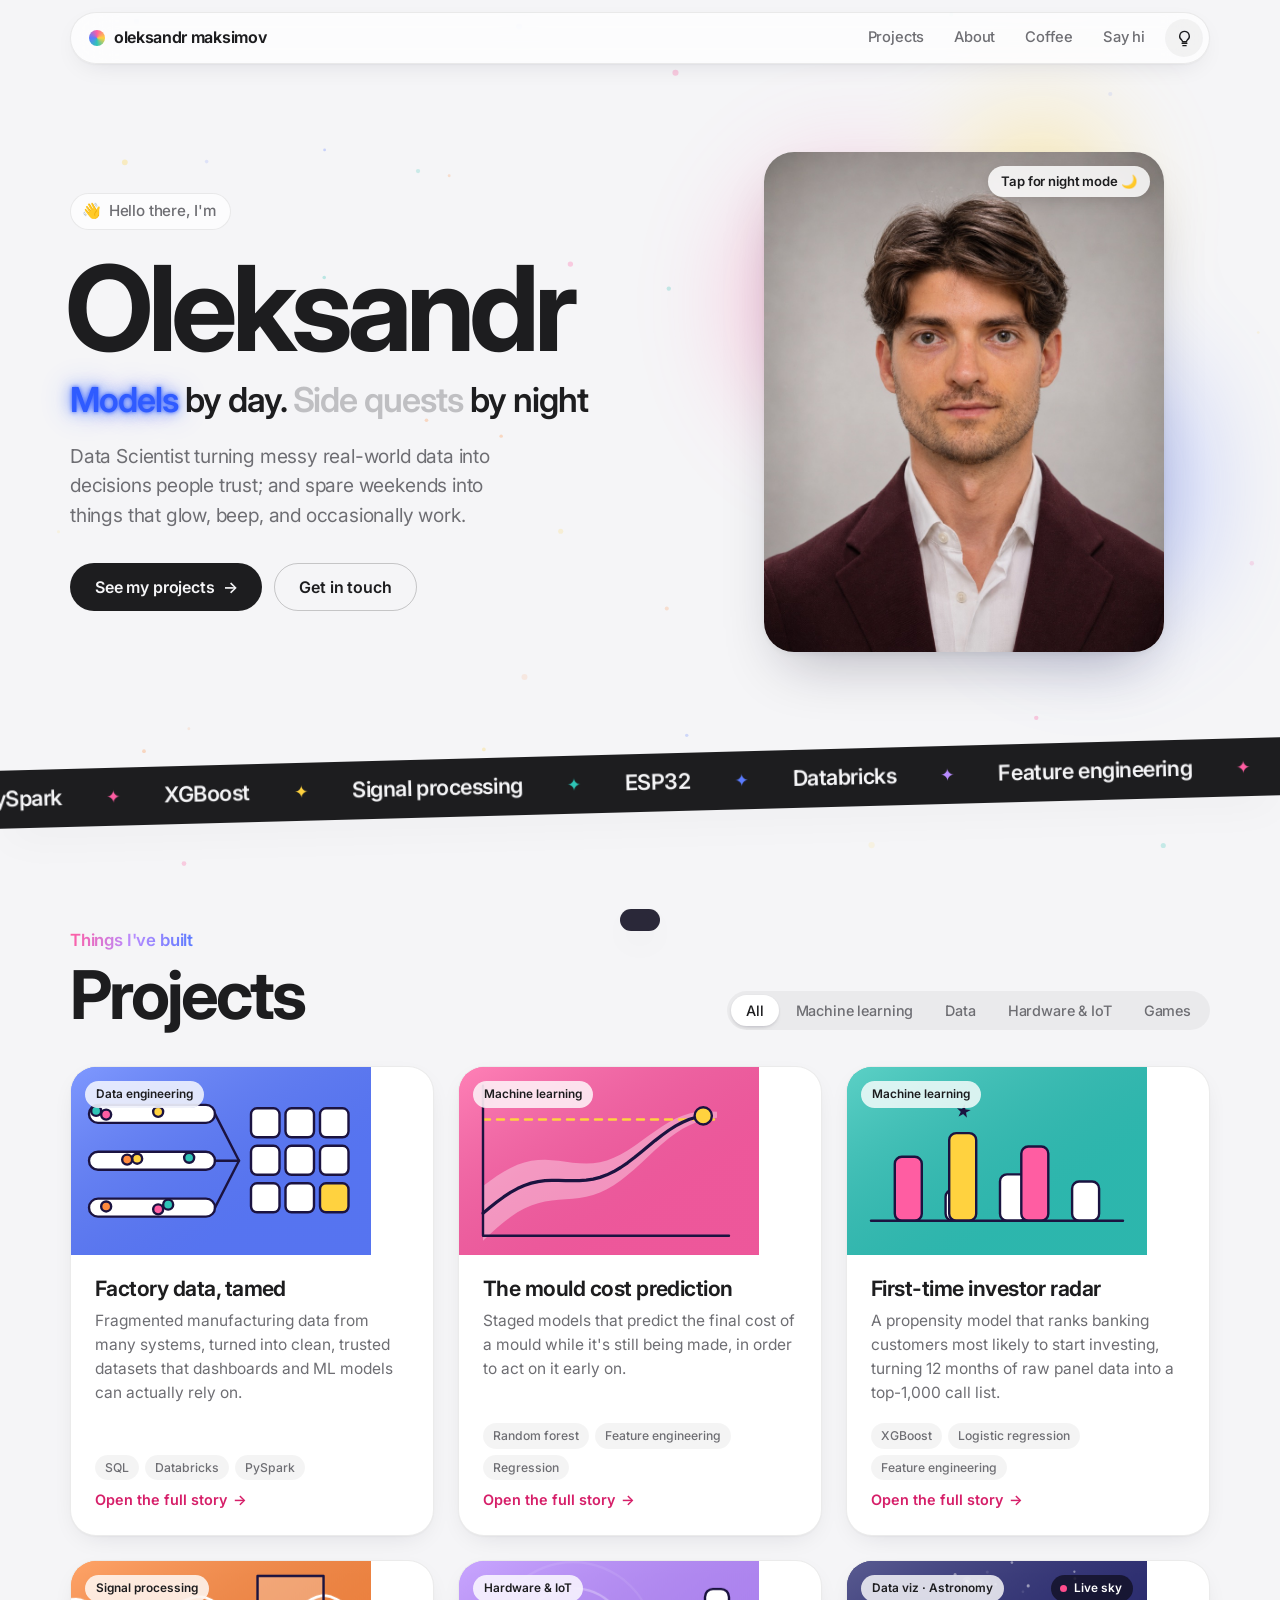
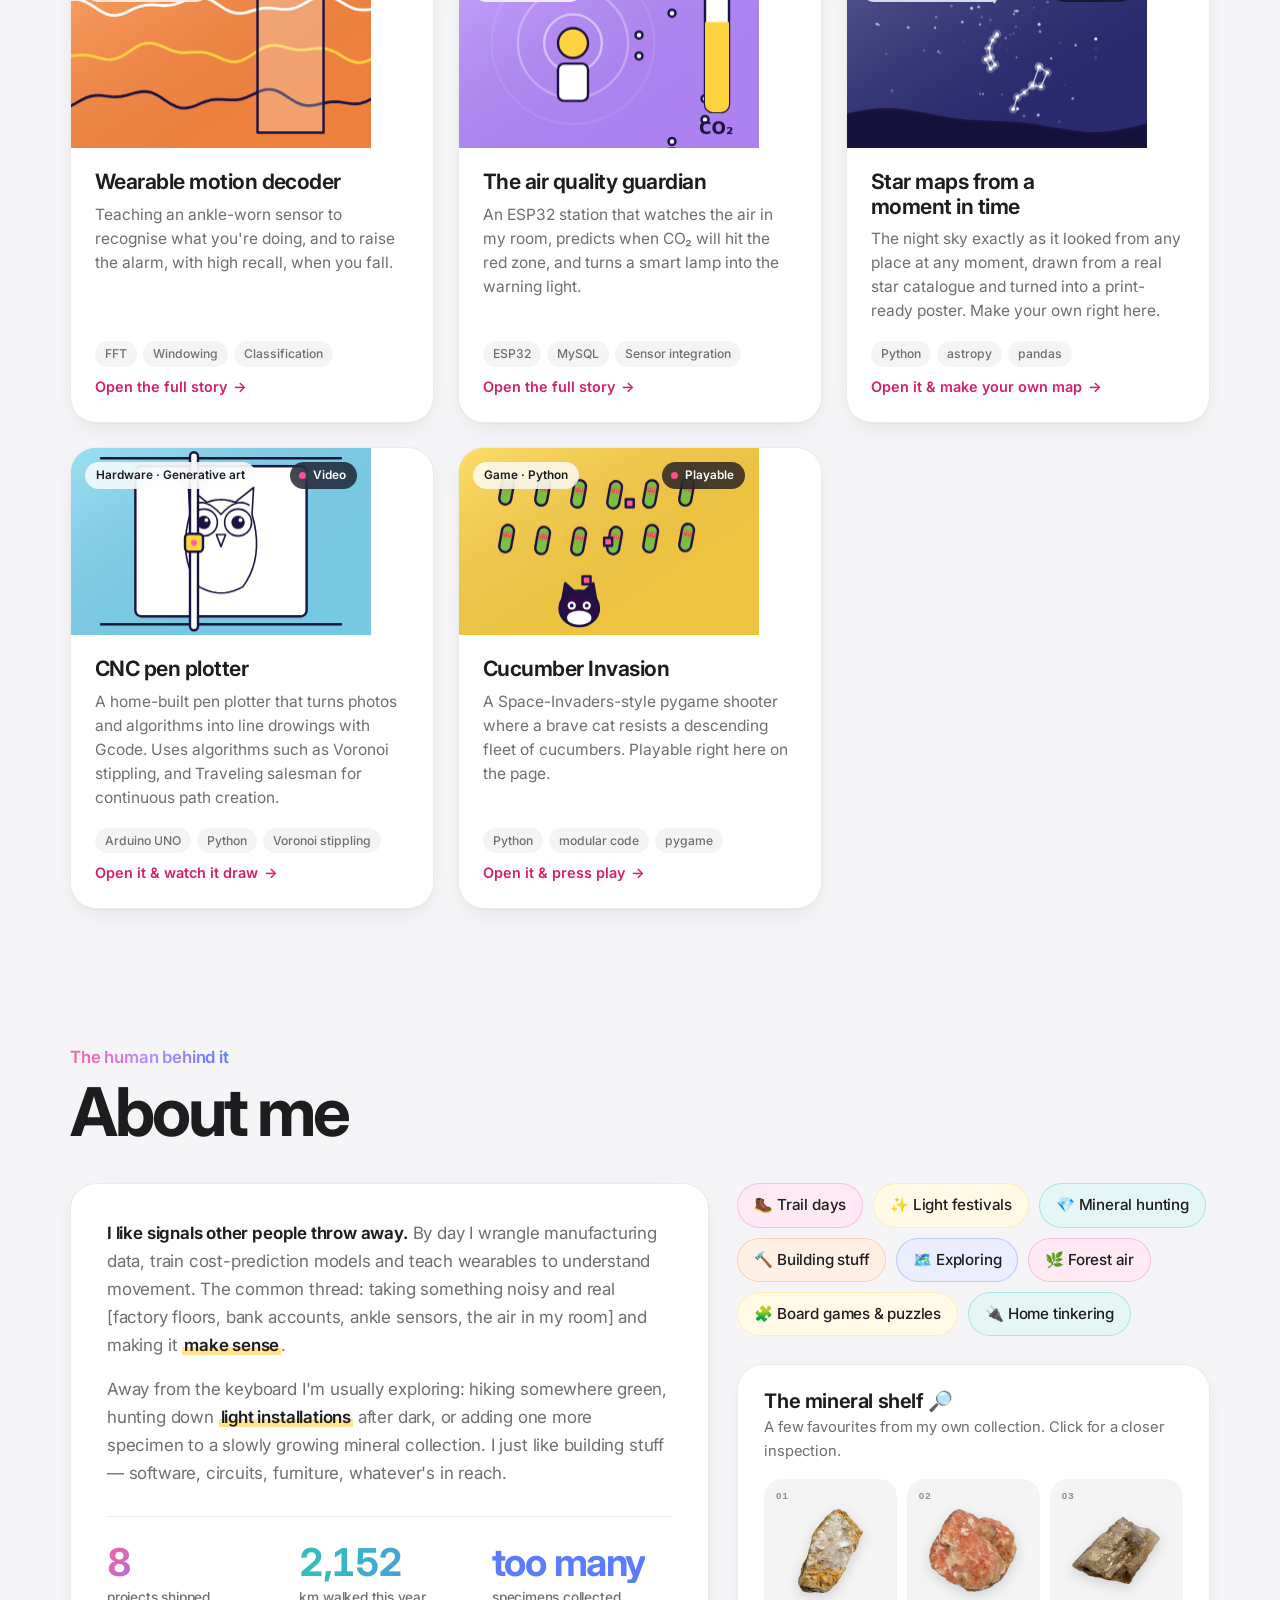
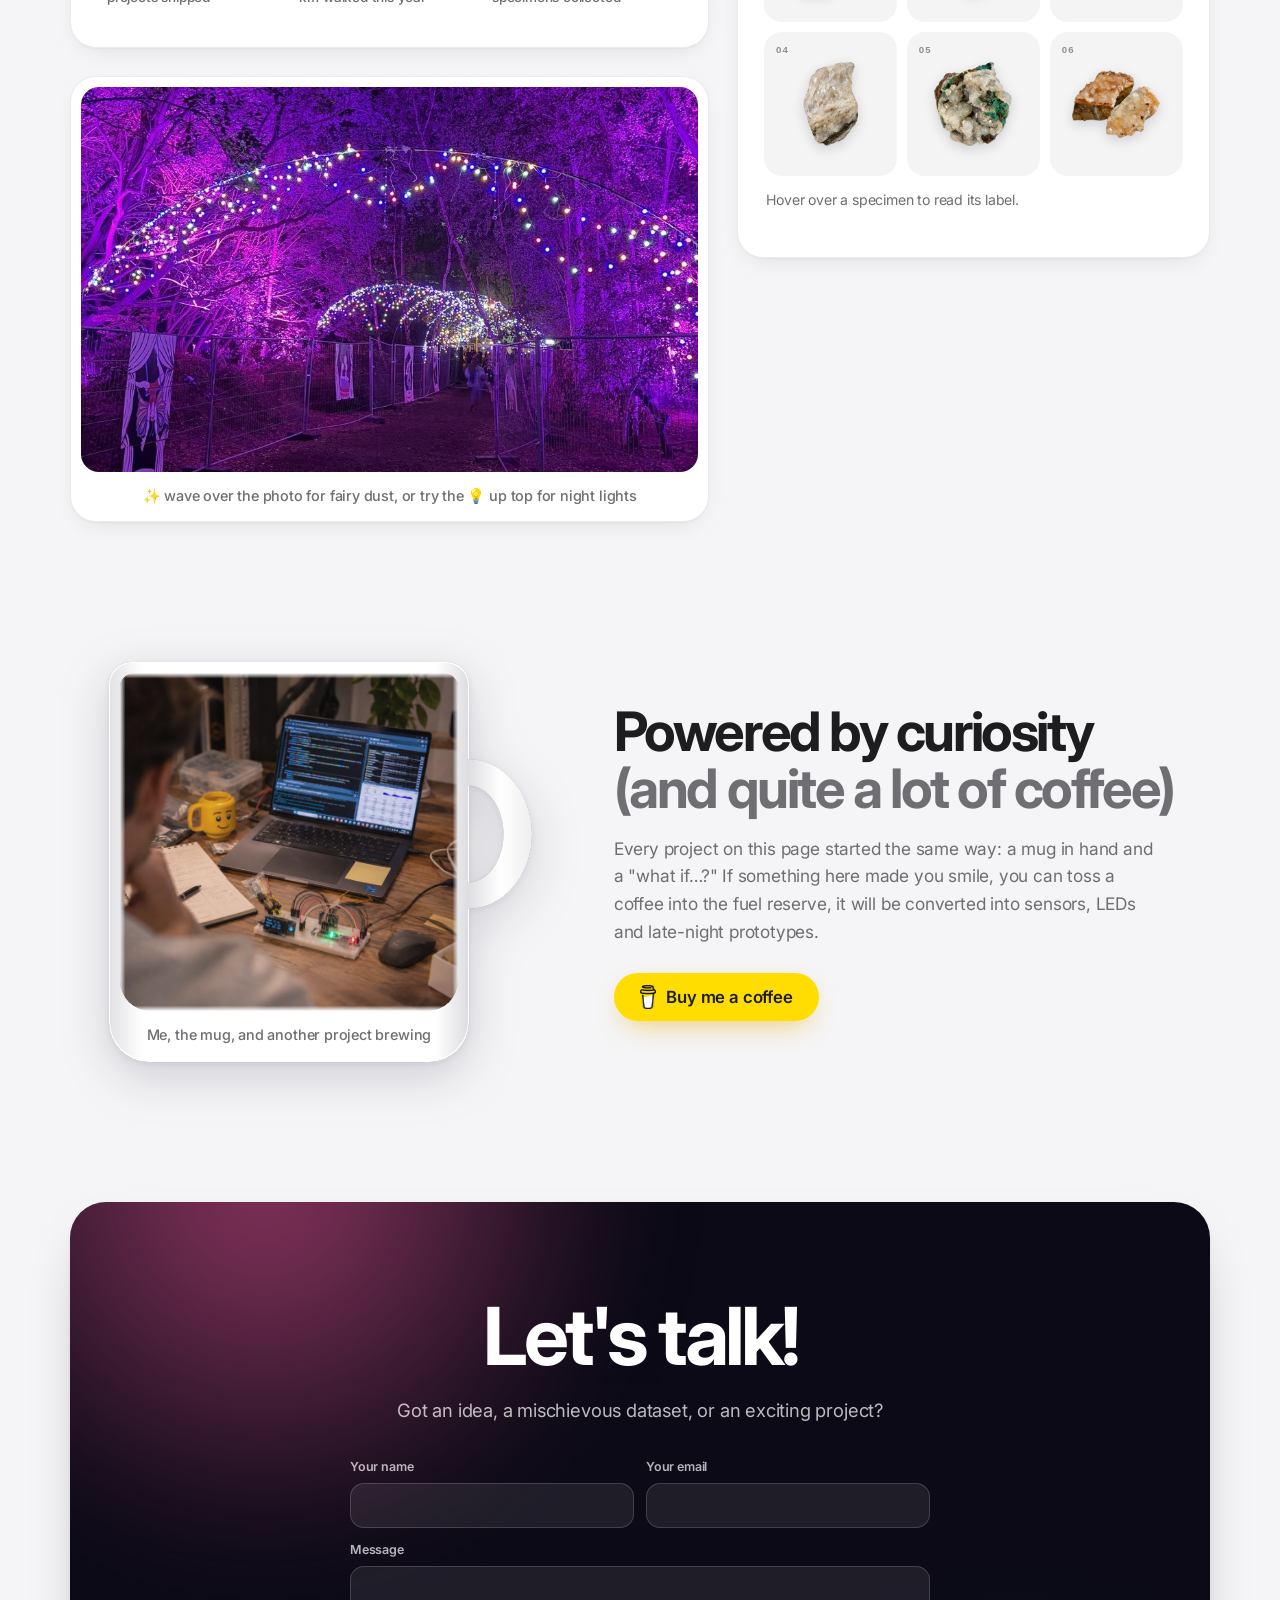
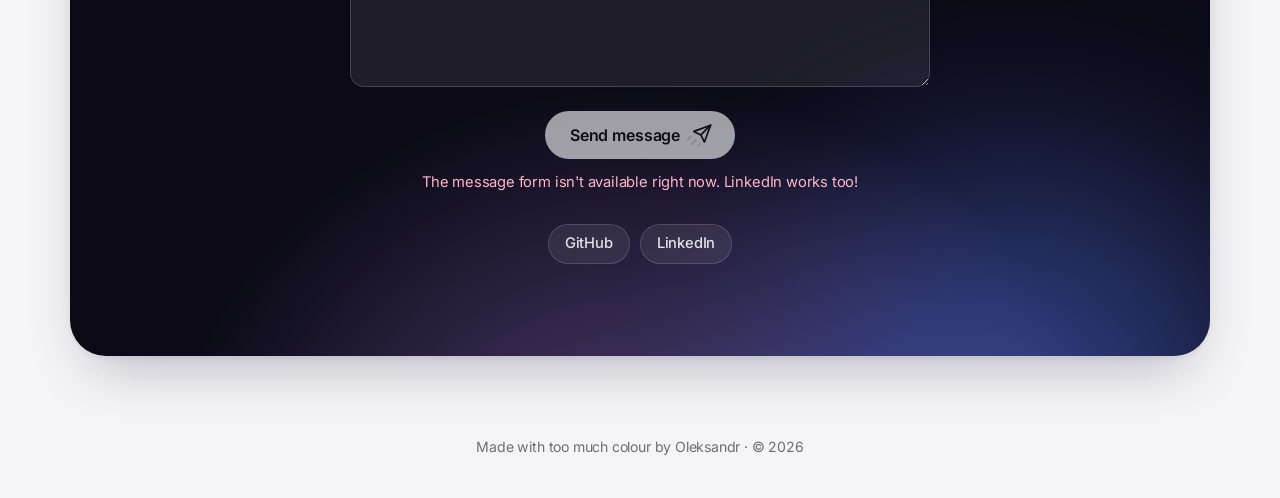
==== commit 60100449: "added fevicon, leaderboard to the game" ====
--- a/index.html
+++ b/index.html
@@ -5,6 +5,9 @@
 <meta name="viewport" content="width=device-width, initial-scale=1">
 <meta name="description" content="Oleksandr Maksimov — data & machine learning engineer who builds glowing, beeping, useful things.">
 <title>Oleksandr Maksimov · I build things that think</title>
+<link rel="icon" href="/favicon.ico" sizes="16x16 32x32 48x48">
+<link rel="icon" href="/assets/icons/icon-192.png" type="image/png" sizes="192x192">
+<link rel="apple-touch-icon" href="/assets/icons/apple-touch-icon.png">
 <link rel="preconnect" href="https://fonts.googleapis.com">
 <link rel="preconnect" href="https://fonts.gstatic.com" crossorigin>
 <link href="https://fonts.googleapis.com/css2?family=Inter:opsz,wght@14..32,400..800&display=swap" rel="stylesheet">
@@ -184,6 +187,37 @@
 @media (max-width: 640px) { .arcade-bar a { margin-left: 0; } }
 .screen { position: relative; aspect-ratio: 3 / 2; max-height: calc(100dvh - 140px); margin: 0 12px 12px; background: #B0DFE5; border-radius: 18px; overflow: hidden; }
 .screen iframe { position: absolute; inset: 0; width: 100%; height: 100%; border: 0; display: block; }
+.lb-open { margin-left: auto; font: 600 .85rem var(--font); color: #fff; background: rgba(255,255,255,.1); border: 1px solid rgba(255,255,255,.16); border-radius: 999px; padding: 5px 12px; cursor: pointer; transition: background .2s; }
+.lb-open:hover { background: rgba(255,255,255,.2); }
+.lb-open + a { margin-left: 0; }
+@media (max-width: 640px) { .lb-open { margin-left: 0; } }
+/* leaderboard: a dark glass panel over the game */
+.lb { position: absolute; inset: 0; z-index: 2; display: grid; grid-template-columns: minmax(0, 1fr); place-items: center; padding: 3%; background: rgba(11,10,20,.55); -webkit-backdrop-filter: blur(6px); backdrop-filter: blur(6px); }
+.lb[hidden] { display: none; }
+/* on phones the game is small, so the leaderboard covers the whole screen instead */
+@media (max-width: 640px) { .lb { position: fixed; padding: 16px; } .lb-form input { font-size: 16px; } }
+.lb-card { width: min(440px, 100%); max-height: 100%; overflow: auto; padding: 20px 22px; border-radius: 16px; background: rgba(20,18,36,.92); border: 1px solid rgba(255,255,255,.12); box-shadow: 0 24px 60px -20px rgba(0,0,0,.7); display: grid; grid-template-columns: minmax(0, 1fr); gap: 12px; }
+.lb-card h4 { margin: 0; font-size: 1.15rem; font-weight: 650; letter-spacing: -0.02em; }
+.lb-note { margin: 0; font-size: .9rem; color: rgba(255,255,255,.75); }
+.lb-note:empty { display: none; }
+.lb-note.ok { color: #9CF0C8; } .lb-note.err { color: #FFB4C8; }
+.lb-form { display: flex; gap: 8px; }
+.lb-form[hidden] { display: none; }
+.lb-form input { flex: 1; min-width: 0; width: 100%; font: 500 .95rem var(--font); color: #fff; background: rgba(255,255,255,.08); border: 1px solid rgba(255,255,255,.18); border-radius: 12px; padding: 9px 12px; }
+.lb-form input:focus { outline: none; border-color: rgba(255,255,255,.55); }
+.lb-form .btn { padding: 9px 18px; }
+.lb-list { list-style: none; margin: 0; padding: 0; display: grid; gap: 2px; counter-reset: rank; }
+.lb-list li { counter-increment: rank; display: grid; grid-template-columns: 2em 1fr auto; gap: 10px; align-items: baseline; padding: 6px 10px; border-radius: 10px; font-size: .92rem; }
+.lb-list li::before { content: counter(rank); font-weight: 650; color: rgba(255,255,255,.5); font-variant-numeric: tabular-nums; }
+.lb-list li:nth-child(1)::before { content: "🥇"; } .lb-list li:nth-child(2)::before { content: "🥈"; } .lb-list li:nth-child(3)::before { content: "🥉"; }
+.lb-list li span { overflow: hidden; text-overflow: ellipsis; white-space: nowrap; }
+.lb-list li b { font-weight: 650; font-variant-numeric: tabular-nums; }
+.lb-list li small { display: block; font-size: .72rem; color: rgba(255,255,255,.5); font-weight: 500; }
+.lb-list li.me { background: rgba(255,93,162,.2); }
+.lb-list li.empty { display: block; color: rgba(255,255,255,.6); }
+.lb-list li.empty::before { content: none; }
+.lb-back { justify-self: center; font: 600 .88rem var(--font); color: #fff; background: none; border: 0; cursor: pointer; padding: 4px 8px; opacity: .8; }
+.lb-back:hover { opacity: 1; text-decoration: underline; }
 dialog.arcade .m-close { top: 11px; right: 12px; background: rgba(255,255,255,.12); color: #fff; box-shadow: none; }
 dialog.arcade .m-close:hover { background: rgba(255,255,255,.22); }
 
@@ -650,10 +684,26 @@
   <button class="m-close" id="arcade-close" aria-label="Close the game">✕</button>
   <div class="arcade-bar">
     <h3 id="arcade-title"></h3>
-    <div class="keys"><span><kbd>←</kbd> <kbd>→</kbd> move</span><span><kbd>Space</kbd> shoot</span><span>or drag &amp; tap on touch screens</span></div>
+    <div class="keys"><span><kbd>←</kbd> <kbd>→</kbd> move</span><span><kbd>Space</kbd> shoot</span><span><kbd>P</kbd> pause</span><span>or drag &amp; tap on touch screens</span></div>
+    <button class="lb-open" id="lb-open">🏆 Top 10</button>
     <a id="arcade-full" href="#" target="_blank" rel="noopener">Open full screen ↗</a>
   </div>
-  <div class="screen"><iframe id="arcade-frame" title="Playable game" allow="autoplay; fullscreen"></iframe></div>
+  <div class="screen">
+    <iframe id="arcade-frame" title="Playable game" allow="autoplay; fullscreen"></iframe>
+    <!-- the all-time leaderboard: opens after a game ends, or from the Top 10 button -->
+    <div class="lb" id="lb" hidden>
+      <div class="lb-card" role="dialog" aria-labelledby="lb-title">
+        <h4 id="lb-title">🏆 All-time top 10</h4>
+        <p class="lb-note" id="lb-note" aria-live="polite"></p>
+        <form class="lb-form" id="lb-form" hidden>
+          <input id="lb-name" maxlength="18" placeholder="anonymous" autocomplete="nickname" aria-label="Your name for the leaderboard">
+          <button class="btn play" type="submit" id="lb-send">Add me</button>
+        </form>
+        <ol class="lb-list" id="lb-list"></ol>
+        <button class="lb-back" id="lb-back">Back to the game</button>
+      </div>
+    </div>
+  </div>
 </dialog>
 <dialog id="maker" class="maker" aria-labelledby="maker-title">
   <button class="m-close" id="maker-close" aria-label="Close">✕</button>
@@ -1176,7 +1226,80 @@
 arcade.addEventListener("close", () => {
   if (frame.contentWindow) frame.contentWindow.onbeforeunload = null;
   frame.src = "about:blank";
+  lbShow(false); lbRun = null;
 });
+
+/* All-time leaderboard. The game tells this page when a game starts and ends (postMessage, see _notify_site in
+   games/src/cucumber_invasion/main.py). At the start the page gets a signed run ticket from /api/leaderboard/start;
+   after a game that makes the top 10 it asks for a name and sends name, score, level and ticket to /api/leaderboard
+   (src/leaderboard.js checks they're plausible). */
+const lbEl = document.getElementById("lb"), lbList = document.getElementById("lb-list"), lbNote = document.getElementById("lb-note");
+const lbForm = document.getElementById("lb-form"), lbName = document.getElementById("lb-name"), lbSend = document.getElementById("lb-send");
+let lbTop = null, lbRun = null, lbPending = null;
+const lbFmt = n => n.toLocaleString("en");
+const lbSay = (msg, kind = "") => { lbNote.textContent = msg; lbNote.className = `lb-note ${kind}`; };
+function lbRender(mine) {
+  lbList.replaceChildren();
+  if (!lbTop) { lbList.innerHTML = `<li class="empty">The leaderboard couldn't load right now.</li>`; return; }
+  if (!lbTop.length) { lbList.innerHTML = `<li class="empty">No scores yet. Be the first!</li>`; return; }
+  lbTop.forEach((e, i) => {
+    const li = document.createElement("li"), name = document.createElement("span"), score = document.createElement("b");
+    name.textContent = e.name;
+    score.textContent = lbFmt(e.score);
+    const lvl = document.createElement("small"); lvl.textContent = `level ${e.level}`; score.appendChild(lvl);
+    li.append(name, score);
+    if (i + 1 === mine) li.className = "me";
+    lbList.appendChild(li);
+  });
+}
+async function lbLoad() {
+  try { const r = await fetch("/api/leaderboard", { cache: "no-store" }); lbTop = r.ok ? (await r.json()).top || [] : null; } catch { lbTop = null; }
+  lbRender();
+}
+function lbShow(on) {
+  lbEl.hidden = !on;
+  if (!on && arcade.open) frame.focus();
+}
+async function lbGameOver(score, level) {
+  const token = lbRun ? await lbRun : null;
+  lbRun = null;
+  await lbLoad();
+  const lowest = lbTop && lbTop.length >= 10 ? lbTop[lbTop.length - 1].score : -1;
+  const qualifies = !!(token && lbTop && score > 0 && score > lowest);
+  lbPending = qualifies ? { token, score, level } : null;
+  lbForm.hidden = !qualifies;
+  lbSay(qualifies ? `Game over: ${lbFmt(score)} points on level ${level}. That's a top 10 score! Add your name:`
+    : `Game over: ${lbFmt(score)} points on level ${level}.${lowest > 0 ? ` The top 10 starts at ${lbFmt(lowest)}.` : ""}`);
+  lbShow(true);
+  if (qualifies) { lbName.value = localStorage.getItem("lb-name") || ""; lbName.focus(); }
+}
+addEventListener("message", e => {
+  if (e.source !== frame.contentWindow || e.origin !== location.origin) return;
+  let m; try { m = JSON.parse(e.data); } catch { return; }
+  if (!m || m.source !== "cucumber-invasion") return;
+  if (m.type === "start") {
+    lbShow(false); lbPending = null;
+    lbRun = fetch("/api/leaderboard/start", { method: "POST" }).then(r => r.ok ? r.json() : null).then(d => d && d.token).catch(() => null);
+  } else if (m.type === "over") lbGameOver(Math.max(0, Math.floor(+m.score) || 0), Math.max(1, Math.floor(+m.level) || 1));   /* no "| 0": scores can pass 2 billion */
+});
+lbForm.addEventListener("submit", async e => {
+  e.preventDefault();
+  if (!lbPending) return;
+  lbSend.disabled = true;
+  const name = lbName.value.trim();
+  try {
+    const res = await fetch("/api/leaderboard", { method: "POST", headers: { "content-type": "application/json" }, body: JSON.stringify({ ...lbPending, name }) });
+    const out = await res.json().catch(() => ({}));
+    if (!res.ok || !out.ok) throw new Error(out.error || "The score couldn't be saved. Please try again.");
+    localStorage.setItem("lb-name", name);
+    lbPending = null; lbForm.hidden = true;
+    lbTop = out.top; lbRender(out.rank);
+    lbSay(out.rank ? `You're number ${out.rank} of all time! 🎉` : "Saved, but the board moved on in the meantime.", "ok");
+  } catch (err) { lbSay(err.message, "err"); }
+  finally { lbSend.disabled = false; }
+});
+document.getElementById("lb-open").addEventListener("click", () => { lbForm.hidden = !lbPending; if (!lbPending) lbSay(""); lbShow(true); lbLoad(); });
+document.getElementById("lb-back").addEventListener("click", () => lbShow(false));
 
 /* Interest stickers */
 const interests = ["🥾 Trail days", "✨ Light festivals", "💎 Mineral hunting", "🔨 Building stuff", "🗺️ Exploring", "🌿 Forest air", "🧩 Board games & puzzles", "🔌 Home tinkering"];
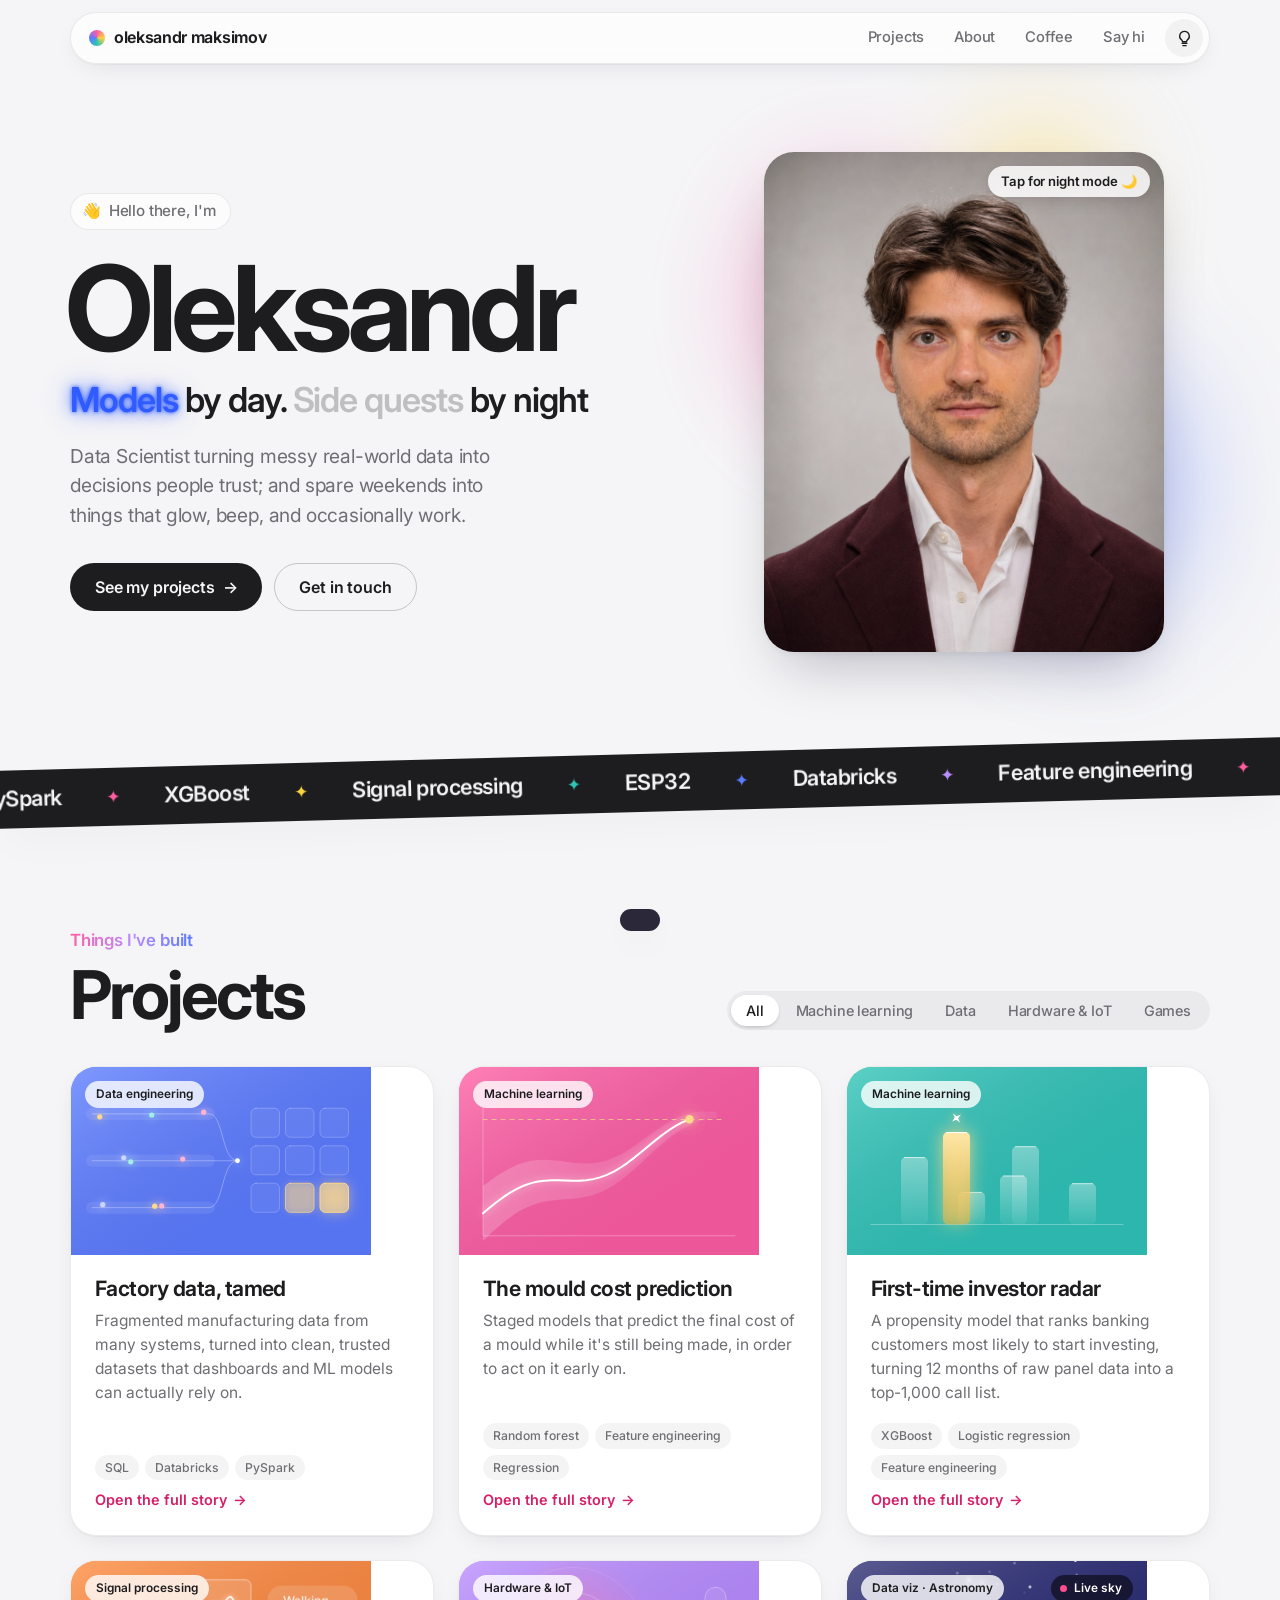
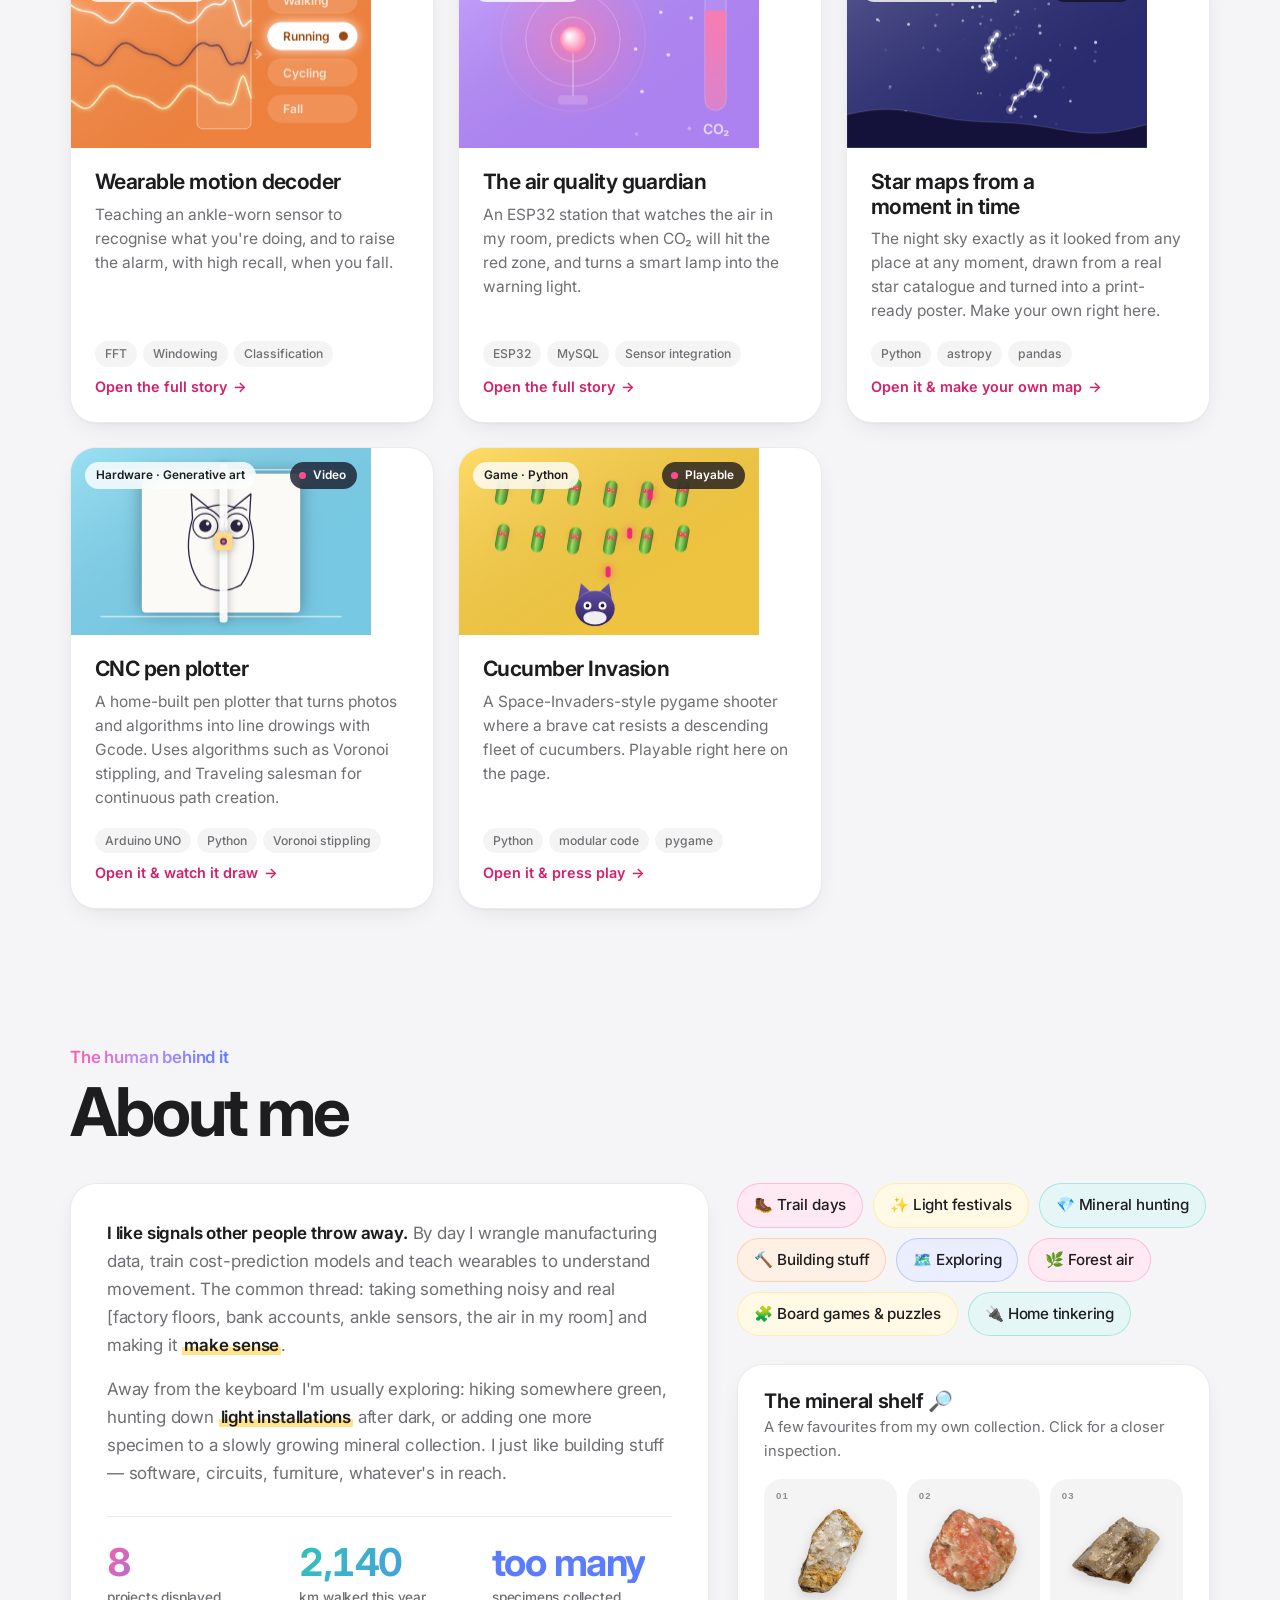
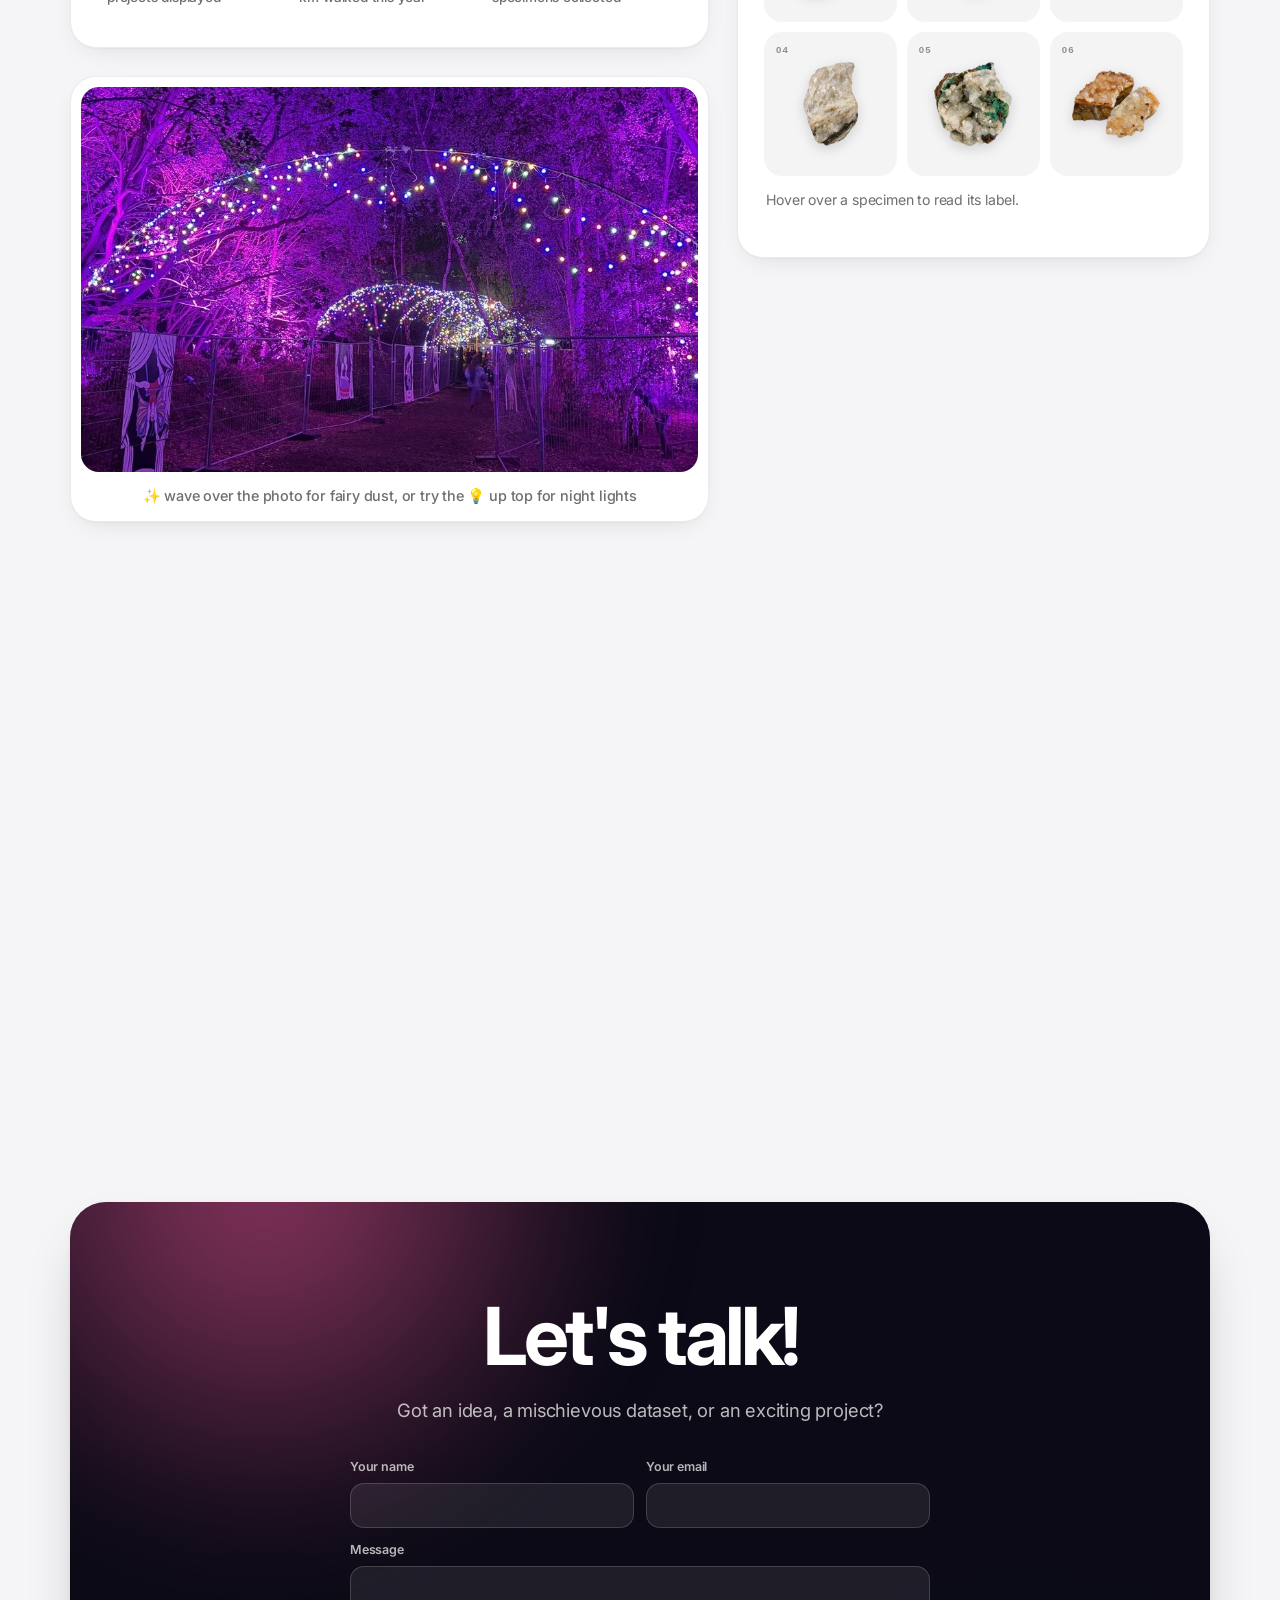
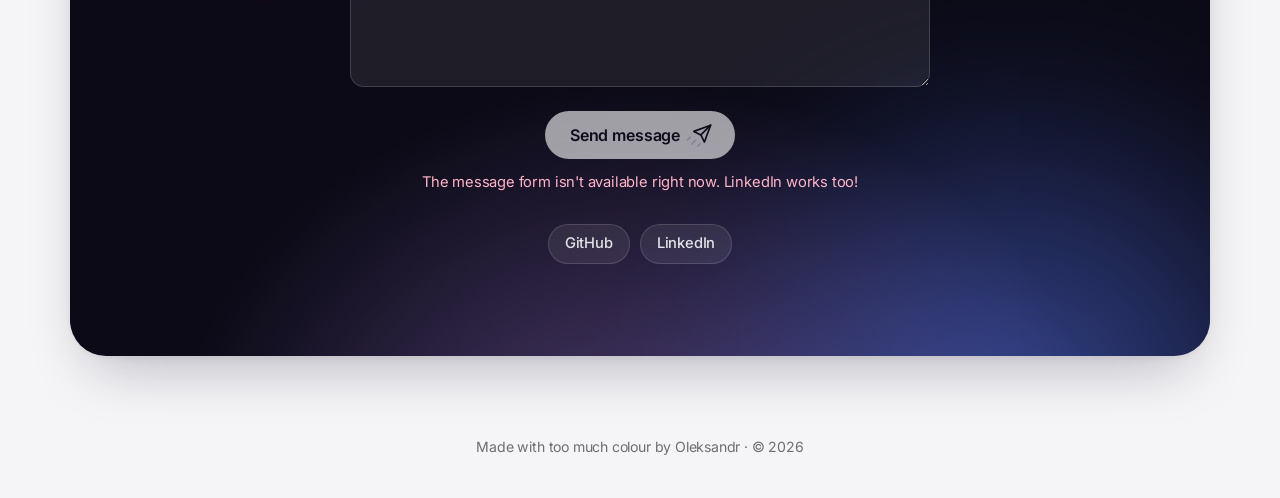
==== commit 5f62dd0b: "fix icon, change project animations" ====
--- a/index.html
+++ b/index.html
@@ -5,9 +5,11 @@
 <meta name="viewport" content="width=device-width, initial-scale=1">
 <meta name="description" content="Oleksandr Maksimov — data & machine learning engineer who builds glowing, beeping, useful things.">
 <title>Oleksandr Maksimov · I build things that think</title>
-<link rel="icon" href="/favicon.ico" sizes="16x16 32x32 48x48">
-<link rel="icon" href="/assets/icons/icon-192.png" type="image/png" sizes="192x192">
-<link rel="apple-touch-icon" href="/assets/icons/apple-touch-icon.png">
+<!-- "?v=2": browsers (Safari especially) cache site icons for a long time; changing the number makes them fetch the new one -->
+<link rel="icon" href="/assets/icons/icon-32.png?v=2" type="image/png" sizes="32x32">
+<link rel="icon" href="/assets/icons/icon-192.png?v=2" type="image/png" sizes="192x192">
+<link rel="icon" href="/favicon.ico?v=2" sizes="16x16 32x32 48x48">
+<link rel="apple-touch-icon" href="/assets/icons/apple-touch-icon.png?v=2">
 <link rel="preconnect" href="https://fonts.googleapis.com">
 <link rel="preconnect" href="https://fonts.gstatic.com" crossorigin>
 <link href="https://fonts.googleapis.com/css2?family=Inter:opsz,wght@14..32,400..800&display=swap" rel="stylesheet">
@@ -582,7 +584,7 @@
         <p><strong>I like signals other people throw away.</strong> By day I wrangle manufacturing data, train cost-prediction models and teach wearables to understand movement. The common thread: taking something noisy and real [factory floors, bank accounts, ankle sensors, the air in my room] and making it <span class="mini-hl">make sense</span>.</p>
         <p>Away from the keyboard I'm usually exploring: hiking somewhere green, hunting down <span class="mini-hl">light installations</span> after dark, or adding one more specimen to a slowly growing mineral collection. I just like building stuff — software, circuits, furniture, whatever's in reach.</p>
         <div class="stats">
-          <div class="stat" style="--c: var(--pink)"><b data-count="8">0</b><span>projects shipped</span></div>
+          <div class="stat" style="--c: var(--pink)"><b data-count="8">0</b><span>projects displayed</span></div>
           <div class="stat" style="--c: var(--mint)"><b data-count="2152">0</b><span>km walked this year</span></div>
           <div class="stat" style="--c: var(--sky)"><b data-count="too many">0</b><span>specimens collected</span></div>
         </div>
@@ -759,8 +761,6 @@
 <script>
 const reduce = matchMedia("(prefers-reduced-motion: reduce)").matches;
 const COLORS = ["#FF5DA2", "#FFD23F", "#2EC4B6", "#FF8A3D", "#5B7CFF"];
-const INK = "#1B1340";
-const LW = 2.4;   /* outline weight in the thumbnail scenes */
 /* Canvas roundRect only exists from Safari / iOS 16; without it every thumbnail animation stops */
 if (!CanvasRenderingContext2D.prototype.roundRect) {
   CanvasRenderingContext2D.prototype.roundRect = function (x, y, w, h, r) {
@@ -936,7 +936,10 @@
   return Array.from({ length: 90 }, () => [rnd() * 24, 25 + rnd() * 65, .3 + rnd() * .7]);
 })();
 
-/* Animated canvas thumbnails — one tiny scene per project */
+/* Animated canvas thumbnails, one small scene per project, in the same language as the star map: thin luminous
+   lines, soft glows and glassy shapes (no outlines) on the project's colour */
+const hexA = (hex, a) => { const n = parseInt(hex.slice(1), 16); return `rgba(${n >> 16},${n >> 8 & 255},${n & 255},${a})`; };
+const GOLD = "#FFD98A", PASTELS = ["#FFD98A", "#9EF0E4", "#FFB3D1", "#C9D6FF"];
 function draw(cv, p, t) {
   const r = cv.getBoundingClientRect();
   const dpr = Math.min(devicePixelRatio || 1, 2);
@@ -945,110 +948,175 @@
   if (cv.width !== Math.round(w * dpr) || cv.height !== Math.round(h * dpr)) { cv.width = Math.round(w * dpr); cv.height = Math.round(h * dpr); }
   const x = cv.getContext("2d");
   x.setTransform(dpr, 0, 0, dpr, 0, 0);
+  x.lineJoin = "round"; x.lineCap = "round";
+  /* glows: canvas blur ignores the pixel ratio, so scale it by hand */
+  const glow = (color, blur) => { x.shadowColor = color; x.shadowBlur = blur * dpr; };
+  const noGlow = () => { x.shadowBlur = 0; };
+
+  /* each project's own colour with a light sheen, as the cards have always had */
   x.fillStyle = p.c; x.fillRect(0, 0, w, h);
   const sheen = x.createLinearGradient(0, 0, w * .4, h);
   sheen.addColorStop(0, "rgba(255,255,255,.22)"); sheen.addColorStop(1, "rgba(27,19,64,.08)");
   x.fillStyle = sheen; x.fillRect(0, 0, w, h);
-  /* compact scenes stay centred instead of stretching across wide frames (the project window is 16:7) */
+  /* compact scenes stay centred instead of stretching across wide frames (the project window is 16:9) */
   if (["rank", "air", "invaders"].includes(p.art) && w > h * 2) { x.translate((w - h * 1.9) / 2, 0); w = h * 1.9; }
-  x.lineWidth = LW; x.strokeStyle = INK; x.lineJoin = "round"; x.lineCap = "round";
-  const pal = COLORS.filter(c => c !== p.c);
-  const shape = (fn, fill) => { x.beginPath(); fn(); x.fillStyle = fill; x.fill(); x.stroke(); };
+  const tint = mix(p.c, "#FFFFFF", .55);
 
   if (p.art === "pipes") {
-    /* messy dots flow through pipes into a tidy grid */
+    /* messy data flows in along three channels and settles, cell by cell, into a tidy table */
+    const jx = w * .555, jy = h * .5;
     for (let i = 0; i < 3; i++) {
       const y = h * (.25 + i * .25);
-      shape(() => x.roundRect(w * .06, y - 9, w * .42, 18, 9), "#fff");
+      x.strokeStyle = "rgba(255,255,255,.08)"; x.lineWidth = 12;
+      x.beginPath(); x.moveTo(w * .07, y); x.lineTo(w * .46, y); x.stroke();
+      x.strokeStyle = "rgba(255,255,255,.3)"; x.lineWidth = 1;
+      x.beginPath(); x.moveTo(w * .07, y); x.lineTo(w * .46, y); x.bezierCurveTo(w * .51, y, w * .5, jy, jx, jy); x.stroke();
       for (let k = 0; k < 3; k++) {
-        const px = w * .08 + ((t * 55 + k * 52 + i * 31) % (w * .38));
-        shape(() => x.arc(px, y + Math.sin(t * 5 + k + i) * 3, 5, 0, 7), pal[(i + k) % pal.length]);
+        const px = w * .08 + ((t * 55 + k * 52 + i * 31) % (w * .37));
+        const c = PASTELS[(i + k) % PASTELS.length];
+        glow(c, 8); x.fillStyle = c;
+        x.beginPath(); x.arc(px, y + Math.sin(t * 5 + k + i) * 3, 2.6, 0, 7); x.fill(); noGlow();
       }
-      x.beginPath(); x.moveTo(w * .48, y); x.lineTo(w * .56, h * .5); x.stroke();
     }
+    glow(tint, 10); x.fillStyle = "#fff"; x.beginPath(); x.arc(jx, jy, 2.4, 0, 7); x.fill(); noGlow();
+    const step = t * 2;
     for (let gy = 0; gy < 3; gy++) for (let gx = 0; gx < 3; gx++) {
-      const on = Math.floor(t * 2) % 9 === gy * 3 + gx;
-      shape(() => x.roundRect(w * .6 + gx * w * .115, h * .22 + gy * h * .2, w * .095, h * .155, 6), on ? "#FFD23F" : "#fff");
+      const age = ((step - (gy * 3 + gx)) % 9 + 9) % 9, lit = Math.max(0, 1 - age / 2.2);
+      const cx = w * .6 + gx * w * .115, cy = h * .22 + gy * h * .2, cw = w * .095, ch = h * .155;
+      x.fillStyle = `rgba(255,255,255,${.06 + lit * .1})`;
+      if (lit > .05) { glow(hexA(GOLD, .8), 14 * lit); x.fillStyle = hexA(GOLD, .18 + lit * .55); }
+      x.beginPath(); x.roundRect(cx, cy, cw, ch, 5); x.fill(); noGlow();
+      x.strokeStyle = lit > .05 ? hexA(GOLD, .5 + lit * .5) : "rgba(255,255,255,.22)"; x.lineWidth = 1; x.stroke();
     }
   } else if (p.art === "forecast") {
-    /* a cost curve draws itself, uncertainty narrowing as phases pass */
+    /* a cost curve draws itself, its uncertainty band narrowing as the production phases pass */
     const pts = [], n = 34;
     for (let i = 0; i <= n; i++) { const u = i / n; pts.push([w * (.08 + u * .78), h * (.78 - u * .5 - Math.sin(u * 9) * .06)]); }
-    const prog = reduce ? 1 : (t * .22) % 1.15;
-    x.save(); x.globalAlpha = .35; x.beginPath();
-    pts.forEach(([px, py], i) => { const u = i / n, s = (1 - u) * h * .13 + 3; i ? x.lineTo(px, py - s) : x.moveTo(px, py - s); });
-    [...pts].reverse().forEach(([px, py], i) => { const u = 1 - i / n, s = (1 - u) * h * .13 + 3; x.lineTo(px, py + s); });
-    x.closePath(); x.fillStyle = "#fff"; x.fill(); x.restore();
-    x.setLineDash([7, 7]); x.beginPath(); x.moveTo(w * .08, h * .28); x.lineTo(w * .86, h * .28); x.strokeStyle = "#FFD23F"; x.stroke(); x.setLineDash([]); x.strokeStyle = INK;
+    const prog = reduce ? 1 : (t * .22) % 1.15, upto = Math.max(2, Math.ceil(Math.min(prog, 1) * n));
+    x.strokeStyle = "rgba(255,255,255,.28)"; x.lineWidth = 1;
+    x.beginPath(); x.moveTo(w * .08, h * .1); x.lineTo(w * .08, h * .9); x.lineTo(w * .92, h * .9); x.stroke();
+    const band = x.createLinearGradient(w * .08, 0, w * .86, 0);
+    band.addColorStop(0, "rgba(255,255,255,.2)"); band.addColorStop(1, "rgba(255,255,255,.07)");
     x.beginPath();
-    pts.slice(0, Math.max(2, Math.ceil(Math.min(prog, 1) * n))).forEach(([px, py], i) => i ? x.lineTo(px, py) : x.moveTo(px, py));
-    x.lineWidth = LW * 1.35; x.stroke(); x.lineWidth = LW;
-    const tip = pts[Math.max(1, Math.ceil(Math.min(prog, 1) * n) - 1)];
-    shape(() => x.arc(tip[0], tip[1], 7 + Math.sin(t * 6) * 2, 0, 7), "#FFD23F");
-    x.beginPath(); x.moveTo(w * .08, h * .9); x.lineTo(w * .9, h * .9); x.moveTo(w * .08, h * .9); x.lineTo(w * .08, h * .1); x.stroke();
+    pts.forEach(([px, py], i) => { const s = (1 - i / n) * h * .13 + 3; i ? x.lineTo(px, py - s) : x.moveTo(px, py - s); });
+    [...pts].reverse().forEach(([px, py], i) => { const s = (i / n) * h * .13 + 3; x.lineTo(px, py + s); });
+    x.closePath(); x.fillStyle = band; x.fill();
+    x.setLineDash([4, 5]); x.strokeStyle = hexA(GOLD, .75);
+    x.beginPath(); x.moveTo(w * .08, h * .28); x.lineTo(w * .88, h * .28); x.stroke(); x.setLineDash([]);
+    glow("rgba(255,255,255,.7)", 8); x.strokeStyle = "#fff"; x.lineWidth = 2;
+    x.beginPath(); pts.slice(0, upto).forEach(([px, py], i) => i ? x.lineTo(px, py) : x.moveTo(px, py)); x.stroke(); noGlow();
+    const [tx, ty] = pts[upto - 1], ping = (t * 1.2) % 1;
+    x.strokeStyle = hexA(GOLD, 1 - ping); x.lineWidth = 1; x.beginPath(); x.arc(tx, ty, 4 + ping * 12, 0, 7); x.stroke();
+    glow(GOLD, 12); x.fillStyle = GOLD; x.beginPath(); x.arc(tx, ty, 4.2, 0, 7); x.fill(); noGlow();
   } else if (p.art === "rank") {
-    /* bars shuffle themselves into a ranked list, winner gets the star */
+    /* glassy bars shuffle themselves into a ranked list; the winner glows gold under a twinkling star */
     const hts = [.62, .3, .85, .45, .72, .38], order = [2, 4, 0, 3, 5, 1];
-    const ph = reduce ? 1 : (Math.sin(t * .9) + 1) / 2;
+    const ph = reduce ? 1 : (Math.sin(t * .9) + 1) / 2, base = h * .84;
+    x.strokeStyle = "rgba(255,255,255,.3)"; x.lineWidth = 1;
+    x.beginPath(); x.moveTo(w * .08, base); x.lineTo(w * .92, base); x.stroke();
     hts.forEach((ht, i) => {
-      const sorted = order.indexOf(i), cur = i + (sorted - i) * ph;
-      const bx = w * .12 + cur * w * .13, bh = h * .55 * ht;
-      shape(() => x.roundRect(bx, h * .82 - bh, w * .09, bh, 7), i === 2 ? "#FFD23F" : (i % 2 ? "#fff" : pal[i % pal.length]));
-      if (i === 2) {
-        x.save(); x.translate(bx + w * .045, h * .82 - bh - 16); x.rotate(Math.sin(t * 2) * .2);
-        x.font = "800 18px system-ui"; x.textAlign = "center"; x.fillStyle = INK; x.fillText("★", 0, 0); x.restore();
+      const cur = i + (order.indexOf(i) - i) * ph, bx = w * .12 + cur * w * .13, bw = w * .09, bh = h * .58 * ht, top = base - bh;
+      const win = i === 2, g = x.createLinearGradient(0, top, 0, base);
+      g.addColorStop(0, win ? "#FFE7A8" : "rgba(255,255,255,.34)"); g.addColorStop(1, win ? hexA("#F2B53A", .55) : "rgba(255,255,255,.06)");
+      if (win) glow(hexA(GOLD, .9), 18);
+      x.fillStyle = g; x.beginPath(); x.roundRect(bx, top, bw, bh, 5); x.fill(); noGlow();
+      x.fillStyle = win ? "#fff" : "rgba(255,255,255,.6)"; x.fillRect(bx + 3, top, bw - 6, 1);   /* light catching the top edge */
+      if (win) {
+        const s = 6 + Math.sin(t * 3) * 1.5, sx = bx + bw / 2, sy = top - 14;
+        glow(GOLD, 10); x.fillStyle = "#fff"; x.beginPath();
+        for (let k = 0; k < 8; k++) { const a = k * Math.PI / 4 + t * .6, rr = k % 2 ? s * .3 : s; x.lineTo(sx + Math.cos(a) * rr, sy + Math.sin(a) * rr); }
+        x.closePath(); x.fill(); noGlow();
       }
     });
-    x.beginPath(); x.moveTo(w * .08, h * .82); x.lineTo(w * .92, h * .82); x.stroke();
   } else if (p.art === "wave") {
-    /* three IMU axes scroll by; one spike raises the fall flag */
-    const spike = (t % 4) > 3.2;
+    /* motion data from the ankle sensor streams in from the right; the newest slice sits in the analysis window and
+       the classifier beside it lights up the activity it recognises: walking, running, cycling, or a fall */
+    const ACTS = ["Walking", "Running", "Cycling", "Fall"], seg = 1.15, speed = .32;
+    const sw = w * .6, winX = sw * .7, winW = sw * .3;
+    const act = s => ((Math.floor(s / seg) % 4) + 4) % 4;
+    /* stream position of a point on screen: the right edge is "now", older data drifts off to the left */
+    const sAt = px => (reduce ? 2.3 : t * speed) + (px - sw) / w * 1.1;
+    const shape = (a, s, k) => {
+      const local = ((s / seg) % 1 + 1) % 1, ph = s * 40 + k * 1.9;
+      if (a === 0) return Math.sin(ph * .55) * .05 + Math.sin(ph * 1.1) * .02;                 /* walking: steady stride */
+      if (a === 1) return Math.sin(ph * 1.05) * .085 + Math.sin(ph * 2.3) * .03;               /* running: faster, bigger */
+      if (a === 2) return Math.sin(ph * .32 + k) * .06;                                         /* cycling: smooth circles */
+      const hit = Math.exp(-(((local - .35) / .05) ** 2));                                        /* fall: a spike, then still */
+      return (k === 2 ? -1 : .6) * hit * .19 + Math.sin(ph * 3) * .008 * (local < .35 ? 1 : .3);
+    };
+    /* one activity blends into the next over a short stretch, as a real wearer changes pace */
+    const sample = (s, k) => {
+      const a = act(s), local = ((s / seg) % 1 + 1) % 1, blend = Math.min(1, local / .12);
+      return blend >= 1 ? shape(a, s, k) : shape((a + 3) % 4, s, k) * (1 - blend) + shape(a, s, k) * blend;
+    };
+    const now = act(sAt(winX + winW / 2)), colors = ["rgba(255,255,255,.95)", "rgba(42,26,74,.6)", "#FFF3C4"];
+    x.fillStyle = "rgba(255,255,255,.12)"; x.beginPath(); x.roundRect(winX, h * .1, winW, h * .8, 6); x.fill();
+    x.strokeStyle = "rgba(255,255,255,.45)"; x.lineWidth = 1; x.stroke();
     for (let k = 0; k < 3; k++) {
-      const y0 = h * (.24 + k * .25);
+      const y0 = h * (.27 + k * .23);
       x.beginPath();
-      for (let xx = 0; xx <= w; xx += 5) {
-        const u = xx / w + t * .4 + k;
-        let yy = y0 + Math.sin(u * 14) * h * .035 + Math.sin(u * 31) * h * .02;
-        if (k === 2 && spike && xx > w * .55 && xx < w * .7) yy += Math.sin((xx - w * .55) / (w * .15) * Math.PI) * h * .16;
-        xx ? x.lineTo(xx, yy) : x.moveTo(xx, yy);
-      }
-      x.strokeStyle = ["#fff", "#FFD23F", INK][k]; x.lineWidth = LW * 1.15; x.stroke();
+      for (let px = 0; px <= sw; px += 2) { const yy = y0 - sample(sAt(px), k) * h; px ? x.lineTo(px, yy) : x.moveTo(px, yy); }
+      glow(colors[k], 5); x.strokeStyle = colors[k]; x.lineWidth = 1.5; x.stroke(); noGlow();
     }
-    x.strokeStyle = INK; x.lineWidth = LW;
-    const wx = w * (.1 + ((t * .12) % .64));
-    x.save(); x.globalAlpha = .25; x.fillStyle = "#fff"; x.fillRect(wx, h * .08, w * .22, h * .84); x.restore();
-    x.strokeRect(wx, h * .08, w * .22, h * .84);
-    if (spike) { shape(() => x.arc(w * .63, h * .5, 13, 0, 7), "#FF5DA2"); x.font = "800 15px system-ui"; x.textAlign = "center"; x.fillStyle = "#fff"; x.fillText("!", w * .63, h * .5 + 5); }
+    /* window -> classifier */
+    const cx0 = w * .655, ay = h * .5;
+    x.strokeStyle = "rgba(255,255,255,.6)"; x.lineWidth = 1.2;
+    x.beginPath(); x.moveTo(sw + 4, ay); x.lineTo(cx0 - 6, ay); x.moveTo(cx0 - 11, ay - 4); x.lineTo(cx0 - 6, ay); x.lineTo(cx0 - 11, ay + 4); x.stroke();
+    const pw = w * .3, ph = h * .15, gap = h * .045, top = h * .5 - (ph * 4 + gap * 3) / 2;
+    x.font = `600 ${Math.round(h * .065)}px Inter, system-ui, sans-serif`; x.textAlign = "left"; x.textBaseline = "middle";
+    ACTS.forEach((label, i) => {
+      const py = top + i * (ph + gap), on = i === now, fall = i === 3;
+      if (on) glow(fall ? "rgba(255,60,90,.8)" : "rgba(255,255,255,.8)", 12);
+      x.fillStyle = on ? (fall ? "#FF4D6D" : "#fff") : "rgba(255,255,255,.14)";
+      x.beginPath(); x.roundRect(cx0, py, pw, ph, ph / 2); x.fill(); noGlow();
+      x.fillStyle = on ? (fall ? "#fff" : "#9A4A12") : "rgba(255,255,255,.75)";
+      x.fillText(label, cx0 + ph * .55, py + ph / 2 + 1);
+      if (on) { x.beginPath(); x.arc(cx0 + pw - ph * .5, py + ph / 2, ph * .16, 0, 7); x.fill(); }
+    });
+    x.textBaseline = "alphabetic";
   } else if (p.art === "air") {
-    /* the lamp breathes rings while CO₂ creeps up the meter */
+    /* the lamp breathes light in the colour of the air while CO₂ creeps up the meter */
     const lvl = reduce ? .5 : (Math.sin(t * .6) + 1) / 2;
-    const lc = lvl < .5 ? "#2EC4B6" : lvl < .8 ? "#FFD23F" : "#FF5DA2";
+    const lc = lvl < .5 ? "#5FF0D8" : lvl < .8 ? "#FFD98A" : "#FF7BA9";
+    const lx = w * .38, ly = h * .42;
+    const aura = x.createRadialGradient(lx, ly, 0, lx, ly, h * (.42 + Math.sin(t * 2) * .03));
+    aura.addColorStop(0, hexA(lc, .55)); aura.addColorStop(1, hexA(lc, 0));
+    x.fillStyle = aura; x.fillRect(0, 0, w, h);
     for (let i = 0; i < 3; i++) {
-      const rr = ((t * .35 + i / 3) % 1);
-      x.save(); x.globalAlpha = (1 - rr) * .6; x.beginPath(); x.arc(w * .38, h * .44, 14 + rr * h * .42, 0, 7); x.strokeStyle = "#fff"; x.lineWidth = LW; x.stroke(); x.restore();
+      const rr = (t * .35 + i / 3) % 1;
+      x.strokeStyle = `rgba(255,255,255,${(1 - rr) * .45})`; x.lineWidth = 1;
+      x.beginPath(); x.arc(lx, ly, 14 + rr * h * .4, 0, 7); x.stroke();
     }
-    x.strokeStyle = INK;
-    shape(() => x.roundRect(w * .33, h * .55, w * .1, h * .2, 6), "#fff");
-    shape(() => x.arc(w * .38, h * .44, 15, 0, 7), lc);
-    for (let i = 0; i < 6; i++) {
-      const py = h - ((t * 26 + i * 43) % (h * .8));
-      shape(() => x.arc(w * (.6 + (i % 3) * .11), py, 3.5, 0, 7), "#fff");
+    x.strokeStyle = "rgba(255,255,255,.35)"; x.lineWidth = 1.5;
+    x.beginPath(); x.moveTo(lx, ly + 14); x.lineTo(lx, h * .72); x.stroke();
+    x.fillStyle = "rgba(255,255,255,.16)"; x.beginPath(); x.roundRect(lx - w * .05, h * .72, w * .1, h * .05, 4); x.fill();
+    const orb = x.createRadialGradient(lx - 4, ly - 4, 1, lx, ly, 14);
+    orb.addColorStop(0, "#fff"); orb.addColorStop(1, lc);
+    glow(lc, 22); x.fillStyle = orb; x.beginPath(); x.arc(lx, ly, 13, 0, 7); x.fill(); noGlow();
+    for (let i = 0; i < 7; i++) {
+      const py = h - ((t * 24 + i * 37) % (h * .82)), a = Math.min(1, (h - py) / (h * .2)) * .7;
+      x.fillStyle = `rgba(255,255,255,${a})`; x.beginPath(); x.arc(w * (.6 + (i % 3) * .085) + Math.sin(t + i) * 4, py, 1.8, 0, 7); x.fill();
     }
-    shape(() => x.roundRect(w * .82, h * .15, w * .08, h * .66, 8), "#fff");
-    x.save(); x.beginPath(); x.roundRect(w * .82, h * .15, w * .08, h * .66, 8); x.clip();
-    x.fillStyle = lc; x.fillRect(w * .82, h * .81 - lvl * h * .64, w * .08, lvl * h * .66); x.restore();
-    x.font = `800 ${Math.round(h * .09)}px system-ui`; x.fillStyle = INK; x.textAlign = "left"; x.fillText("CO₂", w * .8, h * .93);
+    const mx = w * .82, my = h * .14, mw = w * .07, mh = h * .66;
+    x.fillStyle = "rgba(255,255,255,.07)"; x.beginPath(); x.roundRect(mx, my, mw, mh, mw / 2); x.fill();
+    x.strokeStyle = "rgba(255,255,255,.3)"; x.lineWidth = 1; x.stroke();
+    x.save(); x.beginPath(); x.roundRect(mx, my, mw, mh, mw / 2); x.clip();
+    const fill = x.createLinearGradient(0, my + mh, 0, my);
+    fill.addColorStop(0, hexA(lc, .5)); fill.addColorStop(1, lc);
+    x.fillStyle = fill; x.fillRect(mx, my + mh - lvl * mh, mw, lvl * mh); x.restore();
+    x.fillStyle = "rgba(255,255,255,.7)"; x.font = `600 ${Math.round(h * .075)}px Inter, system-ui, sans-serif`; x.textAlign = "center";
+    x.fillText("CO₂", mx + mw / 2, h * .93);
   } else if (p.art === "plotter") {
     /* the pen draws an owl around eyes that are already on the paper, lifting between strokes; the gantry follows */
-    const ph = h * .72, pw = Math.min(w * .6, ph * 1.15), px = (w - pw) / 2, py = h * .14;
+    const ink = "#2A2440";
+    const ph = h * .66, pw = Math.min(w * .56, ph * 1.15), px = (w - pw) / 2, py = h * .18;
     const at = ([u, v]) => [px + u * pw, py + v * ph];
-    shape(() => x.roundRect(px - 8, py - 8, pw + 16, ph + 16, 6), "#fff");
-    /* the eyes: big rings with dark pupils and a glint */
+    glow("rgba(0,0,0,.35)", 18); x.fillStyle = "#FBFAF6"; x.beginPath(); x.roundRect(px - 8, py - 8, pw + 16, ph + 16, 4); x.fill(); noGlow();
     [.39, .61].forEach(u => {
       const [ex, ey] = at([u, .36]), r = ph * .1;
-      x.beginPath(); x.arc(ex, ey, r, 0, 7); x.lineWidth = 1.6; x.stroke();
-      x.beginPath(); x.arc(ex, ey, r * .5, 0, 7); x.fillStyle = INK; x.fill();
-      x.beginPath(); x.arc(ex + r * .18, ey - r * .18, r * .14, 0, 7); x.fillStyle = "#fff"; x.fill();
+      x.strokeStyle = ink; x.lineWidth = 1.2; x.beginPath(); x.arc(ex, ey, r, 0, 7); x.stroke();
+      x.fillStyle = ink; x.beginPath(); x.arc(ex, ey, r * .5, 0, 7); x.fill();
+      x.fillStyle = "#fff"; x.beginPath(); x.arc(ex + r * .18, ey - r * .18, r * .14, 0, 7); x.fill();
     });
     const cycle = t % 11, k = reduce ? PLOT.total : Math.min(cycle / 9, 1) * PLOT.total;
     let tx, ty, penDown = false;
@@ -1066,12 +1134,18 @@
       const f = reduce ? 1 : Math.min(1, (cycle - 9) / 1.2), e = f * f * (3 - 2 * f), [hx, hy] = at([0, 0]);
       tx += (hx - tx) * e; ty += (hy - ty) * e; penDown = false;
     }
-    x.lineWidth = 1.6; x.stroke(); x.lineWidth = LW;
-    x.beginPath(); x.moveTo(w * .1, py - 16); x.lineTo(w * .9, py - 16); x.moveTo(w * .1, py + ph + 16); x.lineTo(w * .9, py + ph + 16); x.stroke();
-    shape(() => x.roundRect(tx - 4, py - 22, 8, ph + 44, 4), "#fff");
-    shape(() => x.roundRect(tx - 9, ty - 9, 18, 18, 4), "#FFD23F");
-    /* pink pen tip only while the pen is down on the paper */
-    if (penDown && k < PLOT.total) { x.beginPath(); x.arc(tx, ty, 3, 0, 7); x.fillStyle = "#FF5DA2"; x.fill(); }
+    x.strokeStyle = ink; x.lineWidth = 1.3; x.stroke();
+    /* the machine: a thin rail above and below the paper, and the gantry, an upright bar riding along them, carrying
+       the pen head; the pen drops to draw and lifts (with a shadow) to travel */
+    const r1 = py - 12, r2 = py + ph + 12;
+    x.strokeStyle = "rgba(255,255,255,.6)"; x.lineWidth = 1.5;
+    x.beginPath(); x.moveTo(w * .1, r1); x.lineTo(w * .9, r1); x.moveTo(w * .1, r2); x.lineTo(w * .9, r2); x.stroke();
+    glow("rgba(0,0,0,.3)", 8);
+    x.fillStyle = "rgba(255,255,255,.92)"; x.beginPath(); x.roundRect(tx - 4, r1 - 6, 8, r2 - r1 + 12, 3); x.fill();
+    const lift = penDown && k < PLOT.total ? 0 : 3;
+    x.fillStyle = GOLD; x.beginPath(); x.roundRect(tx - 9, ty - 9 - lift, 18, 18, 4); x.fill(); noGlow();
+    x.fillStyle = "#3B3A55"; x.beginPath(); x.arc(tx, ty - lift, 3.4, 0, 7); x.fill();   /* the pen, seen from above */
+    if (penDown && k < PLOT.total) { glow("#FF5DA2", 6); x.fillStyle = "#FF5DA2"; x.beginPath(); x.arc(tx, ty, 1.6, 0, 7); x.fill(); noGlow(); }
   } else if (p.art === "stars") {
     /* real stars around the celestial pole turn like a time-lapse: the Plough, Cassiopeia and the Little Dipper circle Polaris */
     const px = w * .5, py = h * .4, sc = Math.min(w, h * 1.6) * .0062;
@@ -1091,21 +1165,24 @@
       x.fillStyle = "rgba(255,255,255,.25)"; x.beginPath(); x.arc(sx, sy, 4.5, 0, 7); x.fill();
       x.fillStyle = "#fff"; x.beginPath(); x.arc(sx, sy, 1.9, 0, 7); x.fill();
     });
-    /* rolling hills in front, so the sky sits above a horizon */
-    x.strokeStyle = INK; x.lineWidth = LW;
+    /* rolling hills in front, so the sky sits above a horizon; a faint rim of skylight along the ridge */
     x.beginPath(); x.moveTo(0, h);
     for (let xx = 0; xx <= w; xx += 6) x.lineTo(xx, h * .86 - Math.sin(xx / w * 5 + .8) * h * .05 - Math.sin(xx / w * 13) * h * .015);
-    x.lineTo(w, h); x.closePath(); x.fillStyle = "#14123A"; x.fill(); x.stroke();
+    x.lineTo(w, h); x.closePath(); x.fillStyle = "#14123A"; x.fill();
+    x.strokeStyle = "rgba(255,255,255,.14)"; x.lineWidth = 1; x.stroke();
   } else if (p.art === "invaders") {
-    /* the cucumber fleet marches side to side while the cat fires back */
+    /* the cucumber fleet marches side to side, red eyes glowing, while the cat fires back */
     const march = reduce ? 0 : Math.sin(t * 1.3) * w * .07;
     const cw = Math.max(9, w * .04), ch = cw * 2.3;
     for (let r = 0; r < 2; r++) for (let k = 0; k < 6; k++) {
       const cx = w * (.2 + k * .12) + march, cy = h * (.24 + r * .25) + Math.sin(t * 4 + k + r) * 2;
       x.save(); x.translate(cx, cy); x.rotate(.18);
-      shape(() => x.roundRect(-cw / 2, -ch / 2, cw, ch, cw / 2), "#7BC043");
+      const skin = x.createLinearGradient(-cw / 2, 0, cw / 2, 0);
+      skin.addColorStop(0, "#3F8F2A"); skin.addColorStop(.45, "#8FD95A"); skin.addColorStop(1, "#3A7D25");
+      x.fillStyle = skin; x.beginPath(); x.roundRect(-cw / 2, -ch / 2, cw, ch, cw / 2); x.fill();
+      x.fillStyle = "rgba(255,255,255,.22)"; x.beginPath(); x.roundRect(-cw * .22, -ch * .38, cw * .14, ch * .7, cw * .07); x.fill();
       /* glowing red eyes, pulsing slightly out of step from cucumber to cucumber */
-      x.shadowColor = "#FF1E3C"; x.shadowBlur = cw * (.6 + .35 * Math.sin(t * 5 + k * 1.7 + r));
+      x.shadowColor = "#FF1E3C"; x.shadowBlur = cw * (.6 + .35 * Math.sin(t * 5 + k * 1.7 + r)) * dpr;
       x.fillStyle = "#FF3B55"; x.beginPath(); x.arc(-cw * .18, -ch * .14, cw * .16, 0, 7); x.arc(cw * .2, -ch * .14, cw * .16, 0, 7); x.fill();
       x.shadowBlur = 0; x.fillStyle = "#FFD0D6"; x.beginPath(); x.arc(-cw * .2, -ch * .16, cw * .05, 0, 7); x.arc(cw * .18, -ch * .16, cw * .05, 0, 7); x.fill();
       x.restore();
@@ -1114,16 +1191,20 @@
     const R = h * .1, catY = h * .86;
     for (let i = 0; i < 3; i++) {
       const ph = reduce ? .3 + i * .2 : (t * 1.1 + i / 3) % 1;
-      shape(() => x.rect(catAt(t - ph / 1.1) - 4, catY - R - ph * h * .62, 8, 8), "#FF5DA2");
+      glow("rgba(230,30,110,.7)", 8); x.fillStyle = "#F0287A";
+      x.beginPath(); x.roundRect(catAt(t - ph / 1.1) - 2.5, catY - R - ph * h * .62, 5, 11, 2.5); x.fill(); noGlow();
     }
-    const cx = catAt(t);
-    shape(() => { x.moveTo(cx - R * .95, catY - R * .2); x.lineTo(cx - R * .75, catY - R * 1.35); x.lineTo(cx - R * .15, catY - R * .8); x.closePath(); }, "#2A0E45");
-    shape(() => { x.moveTo(cx + R * .95, catY - R * .2); x.lineTo(cx + R * .75, catY - R * 1.35); x.lineTo(cx + R * .15, catY - R * .8); x.closePath(); }, "#2A0E45");
-    shape(() => x.ellipse(cx, catY, R * 1.05, R * .95, 0, 0, 7), "#2A0E45");
-    x.fillStyle = "#fff"; x.beginPath(); x.ellipse(cx, catY + R * .5, R * .65, R * .38, 0, 0, 7); x.fill();
+    const cx = catAt(t), fur = x.createLinearGradient(0, catY - R * 1.35, 0, catY + R);
+    fur.addColorStop(0, "#6A56B0"); fur.addColorStop(1, "#2C2158");
+    x.fillStyle = fur; x.beginPath();
+    x.moveTo(cx - R * .95, catY - R * .2); x.lineTo(cx - R * .75, catY - R * 1.35); x.lineTo(cx - R * .15, catY - R * .8);
+    x.lineTo(cx + R * .15, catY - R * .8); x.lineTo(cx + R * .75, catY - R * 1.35); x.lineTo(cx + R * .95, catY - R * .2); x.closePath(); x.fill();
+    x.beginPath(); x.ellipse(cx, catY, R * 1.05, R * .95, 0, 0, 7); x.fill();
+    x.strokeStyle = "rgba(255,255,255,.22)"; x.lineWidth = 1; x.beginPath(); x.ellipse(cx, catY, R * 1.05, R * .95, 0, Math.PI * 1.1, Math.PI * 1.9); x.stroke();
+    x.fillStyle = "rgba(255,255,255,.92)"; x.beginPath(); x.ellipse(cx, catY + R * .5, R * .62, R * .36, 0, 0, 7); x.fill();
     [-1, 1].forEach(sd => {
-      x.beginPath(); x.arc(cx + sd * R * .4, catY - R * .15, R * .22, 0, 7); x.fillStyle = "#fff"; x.fill();
-      x.beginPath(); x.arc(cx + sd * R * .4, catY - R * .15, R * .1, 0, 7); x.fillStyle = INK; x.fill();
+      x.beginPath(); x.arc(cx + sd * R * .4, catY - R * .15, R * .21, 0, 7); x.fillStyle = "#fff"; x.fill();
+      x.beginPath(); x.arc(cx + sd * R * .4, catY - R * .15, R * .1, 0, 7); x.fillStyle = "#1B1340"; x.fill();
     });
   }
 }
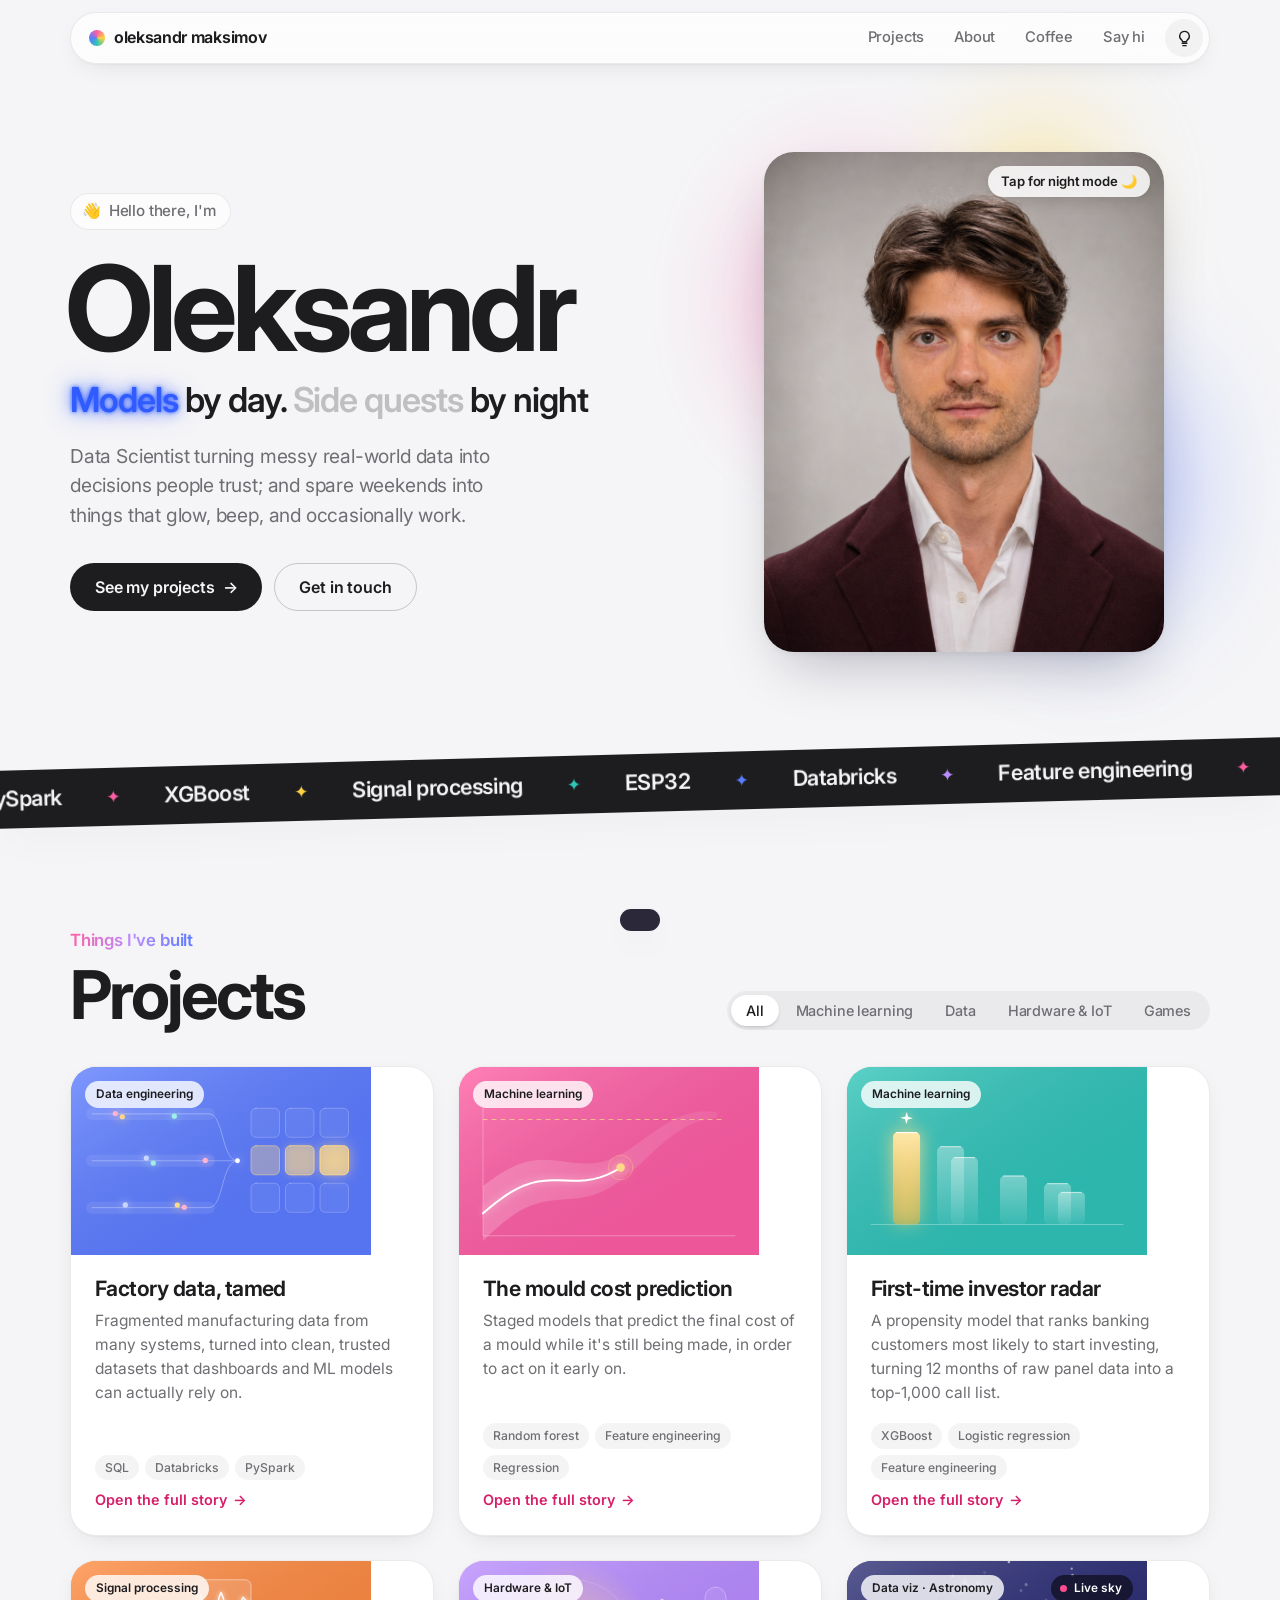
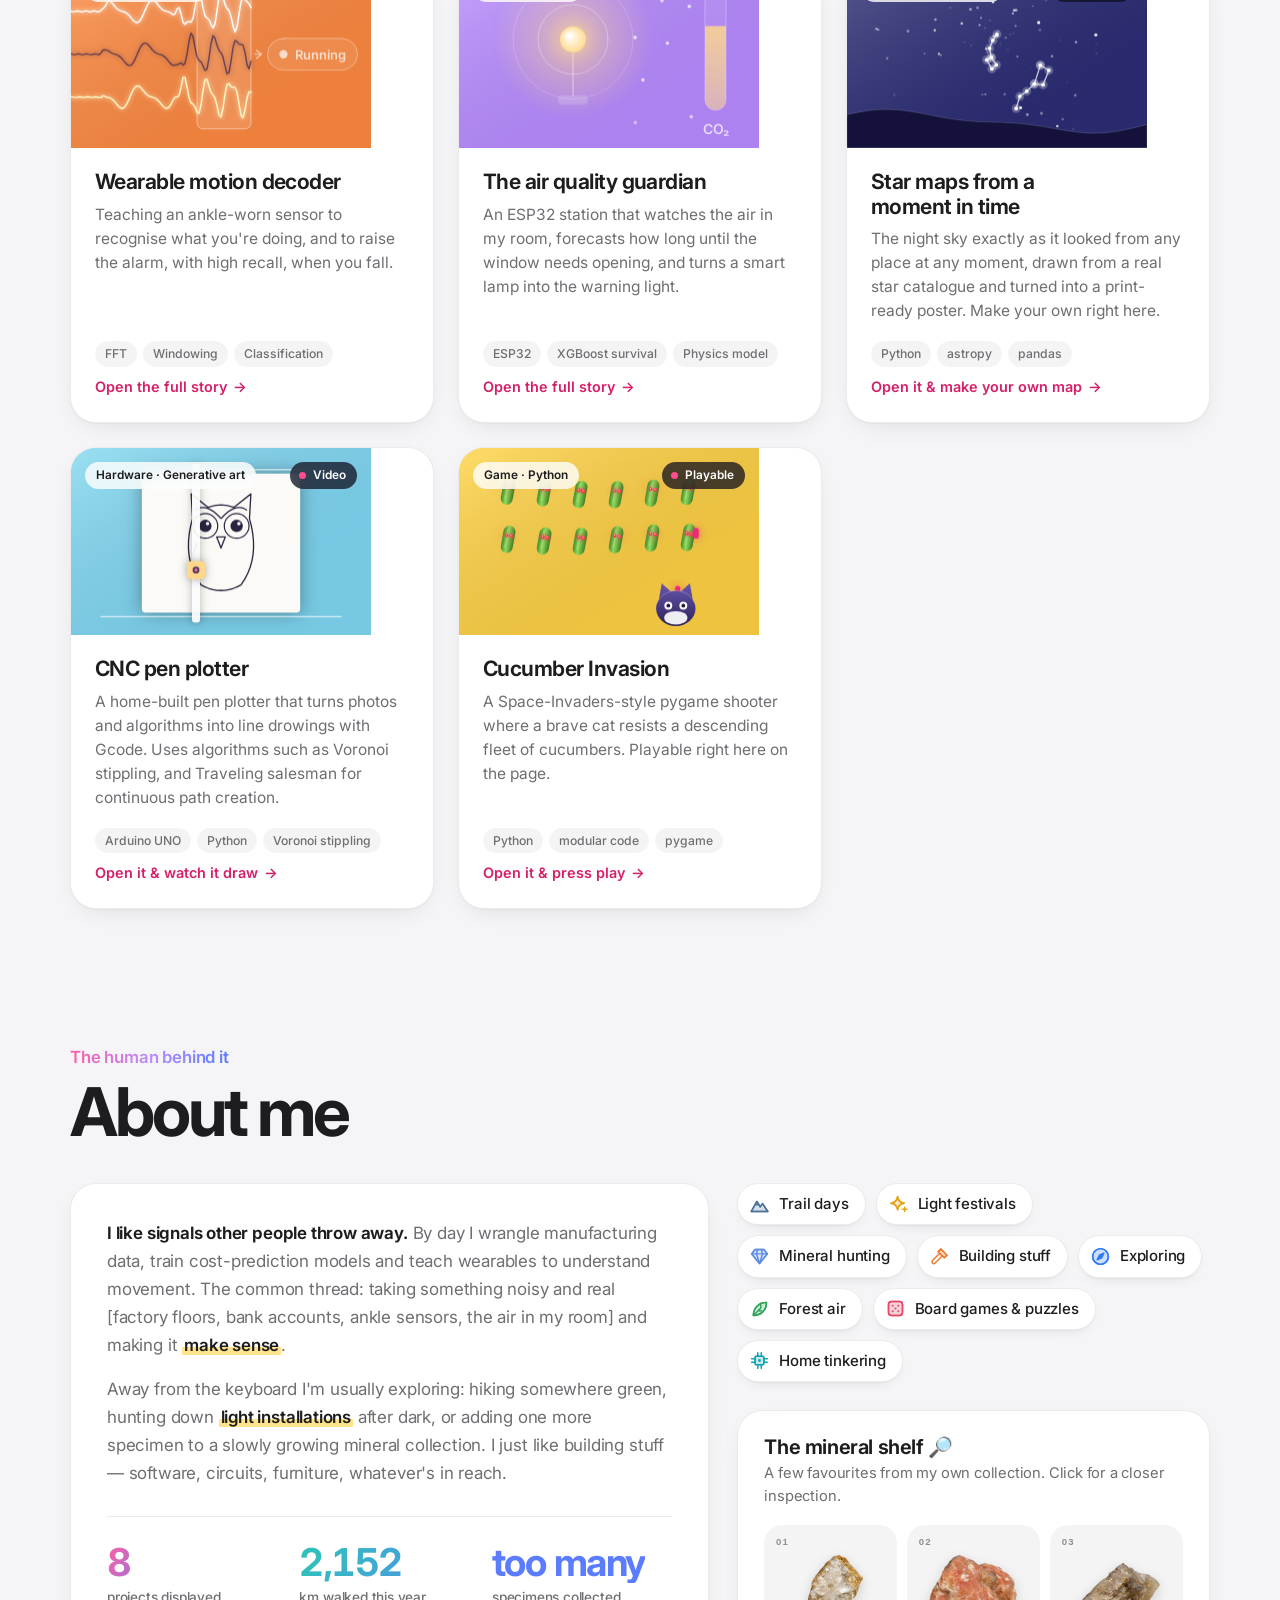
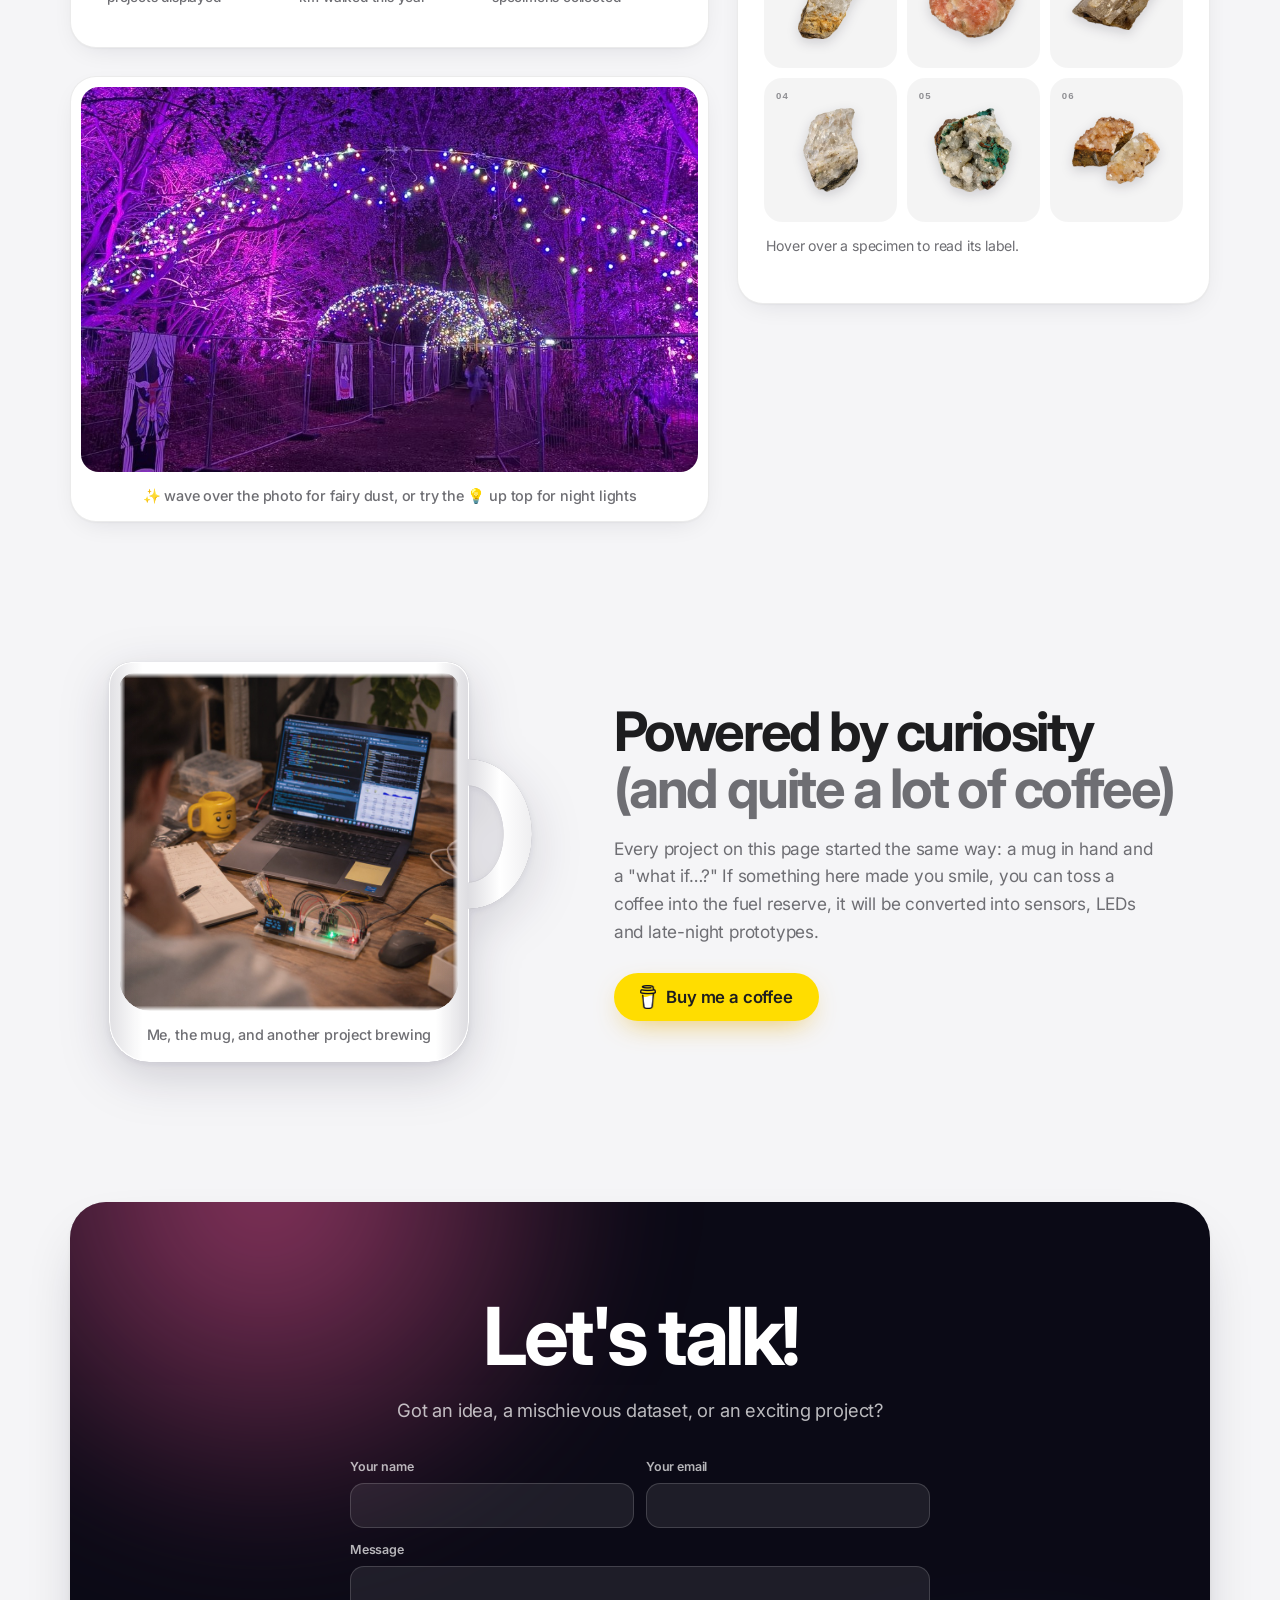
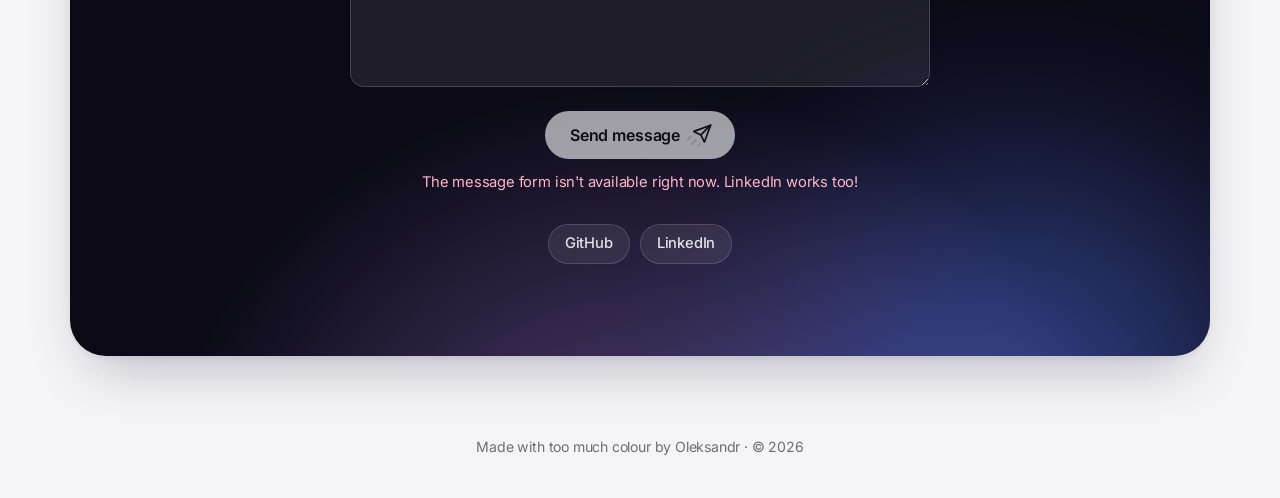
==== commit cb587742: "project description, full screen game fix" ====
--- a/index.html
+++ b/index.html
@@ -184,41 +184,57 @@
 .arcade-bar h3 { font-size: 1.15rem; font-weight: 650; }
 .arcade-bar .keys { display: flex; gap: 10px; flex-wrap: wrap; font-size: .82rem; color: rgba(255,255,255,.65); }
 .arcade-bar kbd { font: 600 .76rem var(--font); background: rgba(255,255,255,.12); color: #fff; border: 1px solid rgba(255,255,255,.16); border-bottom-width: 2px; border-radius: 6px; padding: 1px 7px; }
-.arcade-bar a { margin-left: auto; color: #FF9CC6; font-weight: 600; font-size: .85rem; text-decoration: none; }
-.arcade-bar a:hover { text-decoration: underline; }
-@media (max-width: 640px) { .arcade-bar a { margin-left: 0; } }
+.arcade-box { position: relative; }
+.bar-btns { margin-left: auto; display: flex; gap: 8px; }
+.bar-btns button { font: 600 .85rem var(--font); color: #fff; background: rgba(255,255,255,.1); border: 1px solid rgba(255,255,255,.16); border-radius: 999px; padding: 5px 12px; cursor: pointer; transition: background .2s; }
+.bar-btns button:hover { background: rgba(255,255,255,.2); }
+@media (max-width: 640px) { .bar-btns { margin-left: 0; } }
 .screen { position: relative; aspect-ratio: 3 / 2; max-height: calc(100dvh - 140px); margin: 0 12px 12px; background: #B0DFE5; border-radius: 18px; overflow: hidden; }
 .screen iframe { position: absolute; inset: 0; width: 100%; height: 100%; border: 0; display: block; }
-.lb-open { margin-left: auto; font: 600 .85rem var(--font); color: #fff; background: rgba(255,255,255,.1); border: 1px solid rgba(255,255,255,.16); border-radius: 999px; padding: 5px 12px; cursor: pointer; transition: background .2s; }
-.lb-open:hover { background: rgba(255,255,255,.2); }
-.lb-open + a { margin-left: 0; }
-@media (max-width: 640px) { .lb-open { margin-left: 0; } }
-/* leaderboard: a dark glass panel over the game */
-.lb { position: absolute; inset: 0; z-index: 2; display: grid; grid-template-columns: minmax(0, 1fr); place-items: center; padding: 3%; background: rgba(11,10,20,.55); -webkit-backdrop-filter: blur(6px); backdrop-filter: blur(6px); }
+/* full screen: the bar on top and the game as big as fits below it, still 3:2. Browsers that can't put an element
+   full screen (iPhones) get the .full class instead, which stretches the window over the whole page */
+.arcade-box:fullscreen, dialog.arcade.full .arcade-box { display: flex; flex-direction: column; width: 100%; height: 100%; background: #0B0A14; }
+.arcade-box:fullscreen .screen, dialog.arcade.full .screen { flex: 1; min-height: 0; aspect-ratio: auto; max-height: none; background: none; border-radius: 0; container-type: size; }
+.arcade-box:fullscreen .screen iframe, dialog.arcade.full .screen iframe { width: min(100cqw, 150cqh); height: min(100cqh, 66.667cqw); margin: auto; border-radius: 18px; }
+dialog.arcade.full { width: 100vw; max-width: none; height: 100dvh; max-height: none; margin: 0; border: 0; border-radius: 0; overflow: hidden; }
+/* leaderboard: styled like the game's own score tables. The game's font is pygame's FreeSans Bold, a Helvetica
+   look-alike; its colours are the navy text, pink captions and green Play button. The top 3 get the same gold,
+   silver and bronze coins as the table on the game's start screen (games/src/cucumber_invasion/scoreboard.py) */
+.lb { position: absolute; inset: 0; z-index: 2; display: grid; grid-template-columns: minmax(0, 1fr); place-items: center; padding: 3%; background: rgba(230,240,241,.5); -webkit-backdrop-filter: blur(5px); backdrop-filter: blur(5px); }
 .lb[hidden] { display: none; }
 /* on phones the game is small, so the leaderboard covers the whole screen instead */
 @media (max-width: 640px) { .lb { position: fixed; padding: 16px; } .lb-form input { font-size: 16px; } }
-.lb-card { width: min(440px, 100%); max-height: 100%; overflow: auto; padding: 20px 22px; border-radius: 16px; background: rgba(20,18,36,.92); border: 1px solid rgba(255,255,255,.12); box-shadow: 0 24px 60px -20px rgba(0,0,0,.7); display: grid; grid-template-columns: minmax(0, 1fr); gap: 12px; }
-.lb-card h4 { margin: 0; font-size: 1.15rem; font-weight: 650; letter-spacing: -0.02em; }
-.lb-note { margin: 0; font-size: .9rem; color: rgba(255,255,255,.75); }
+.lb-card { --ink: #1B1340; --pink: #E628A0; --game-font: "Helvetica Neue", Helvetica, Arial, sans-serif; width: min(520px, 100%); max-height: 100%; overflow: auto; padding: 18px 20px 14px; border-radius: 18px; background: rgba(255,255,255,.95); box-shadow: 0 20px 50px -18px rgba(27,19,64,.5); color: var(--ink); font-family: var(--game-font); font-weight: 700; display: grid; grid-template-columns: minmax(0, 1fr); gap: 12px; }
+.lb-card h4 { margin: 0; text-align: center; font: 700 1.1rem var(--game-font); color: var(--pink); }
+.lb-note { margin: 0; text-align: center; font-size: .92rem; line-height: 1.4; }
 .lb-note:empty { display: none; }
-.lb-note.ok { color: #9CF0C8; } .lb-note.err { color: #FFB4C8; }
+.lb-note.ok { color: #0E8A3A; } .lb-note.err { color: #D3164A; }
 .lb-form { display: flex; gap: 8px; }
 .lb-form[hidden] { display: none; }
-.lb-form input { flex: 1; min-width: 0; width: 100%; font: 500 .95rem var(--font); color: #fff; background: rgba(255,255,255,.08); border: 1px solid rgba(255,255,255,.18); border-radius: 12px; padding: 9px 12px; }
-.lb-form input:focus { outline: none; border-color: rgba(255,255,255,.55); }
-.lb-form .btn { padding: 9px 18px; }
-.lb-list { list-style: none; margin: 0; padding: 0; display: grid; gap: 2px; counter-reset: rank; }
-.lb-list li { counter-increment: rank; display: grid; grid-template-columns: 2em 1fr auto; gap: 10px; align-items: baseline; padding: 6px 10px; border-radius: 10px; font-size: .92rem; }
-.lb-list li::before { content: counter(rank); font-weight: 650; color: rgba(255,255,255,.5); font-variant-numeric: tabular-nums; }
-.lb-list li:nth-child(1)::before { content: "🥇"; } .lb-list li:nth-child(2)::before { content: "🥈"; } .lb-list li:nth-child(3)::before { content: "🥉"; }
-.lb-list li span { overflow: hidden; text-overflow: ellipsis; white-space: nowrap; }
-.lb-list li b { font-weight: 650; font-variant-numeric: tabular-nums; }
-.lb-list li small { display: block; font-size: .72rem; color: rgba(255,255,255,.5); font-weight: 500; }
-.lb-list li.me { background: rgba(255,93,162,.2); }
-.lb-list li.empty { display: block; color: rgba(255,255,255,.6); }
-.lb-list li.empty::before { content: none; }
-.lb-back { justify-self: center; font: 600 .88rem var(--font); color: #fff; background: none; border: 0; cursor: pointer; padding: 4px 8px; opacity: .8; }
+.lb-form input { flex: 1; min-width: 0; width: 100%; font: 700 1rem var(--game-font); text-transform: uppercase; color: var(--ink); background: #fff; border: 2px solid #CFCBE3; border-radius: 10px; padding: 8px 12px; }
+.lb-form input::placeholder { color: #A9A5C2; }
+.lb-form input:focus { outline: none; border-color: var(--pink); }
+/* the game's Play button: a plain bright green block */
+.lb-play { font: 700 1.05rem var(--game-font); color: #fff; background: #00FF00; border: 0; border-radius: 0; padding: 8px 20px; cursor: pointer; text-shadow: 0 1px 1px rgba(0,80,0,.45); }
+.lb-play:hover { background: #00E600; }
+.lb-play:disabled { opacity: .6; cursor: default; }
+.lb-list { list-style: none; margin: 0; padding: 0; display: grid; gap: 2px; }
+.lb-list li { --face: #F1F0F7; --rim: #CFCBE3; --metal: var(--ink); display: grid; grid-template-columns: 26px 2.7em minmax(0, max-content) minmax(14px, 1fr) auto 3.6em; gap: 9px; align-items: baseline; padding: 5px 8px; border-radius: 10px; font-size: 1rem; color: var(--metal); text-transform: uppercase; }
+.lb-list li.r1 { --face: #FFCE40; --rim: #DE9C18; --metal: #B07000; }
+.lb-list li.r2 { --face: #DEE3EC; --rim: #9EA8BA; --metal: #646E84; }
+.lb-list li.r3 { --face: #ECA46A; --rim: #BE7036; --metal: #9C521C; }
+.lb-coin { align-self: center; width: 26px; height: 26px; border-radius: 50%; display: grid; place-items: center; font-size: .78rem; background: radial-gradient(circle at 32% 28%, rgba(255,255,255,.8) 0 14%, transparent 30%), var(--face); border: 3px solid var(--rim); box-shadow: inset 0 0 0 1.5px var(--face), inset 0 0 0 2.5px var(--rim); }
+.lb-list li:not(.r1):not(.r2):not(.r3) .lb-ord { color: var(--pink); }
+.lb-name { overflow: hidden; text-overflow: ellipsis; white-space: nowrap; }
+/* the dotted line from the name to the score, in square dots like the game's */
+.lb-dots { height: 4px; background: linear-gradient(90deg, var(--rim) 4px, transparent 0) 0 0 / 10px 4px repeat-x; }
+.lb-list li b { font-weight: 700; text-align: right; font-variant-numeric: tabular-nums; }
+.lb-list li small { font-size: .66rem; color: #8E89AC; text-align: right; white-space: nowrap; }
+.lb-list li.me { background: rgba(230,40,160,.1); box-shadow: inset 0 0 0 2px rgba(230,40,160,.35); }
+.lb-list li.empty { display: block; text-align: center; padding: 10px; }
+.lb-back { justify-self: center; font: 700 .9rem var(--game-font); color: var(--ink); background: none; border: 0; cursor: pointer; padding: 4px 8px; opacity: .75; }
+/* phones: the coin alone shows the rank, and the level is left out, so names have room */
+@media (max-width: 640px) { .lb-list li { grid-template-columns: 26px minmax(0, max-content) minmax(10px, 1fr) auto; gap: 8px; padding: 5px 4px; } .lb-list li :is(.lb-ord, small) { display: none; } }
 .lb-back:hover { opacity: 1; text-decoration: underline; }
 dialog.arcade .m-close { top: 11px; right: 12px; background: rgba(255,255,255,.12); color: #fff; box-shadow: none; }
 dialog.arcade .m-close:hover { background: rgba(255,255,255,.22); }
@@ -284,9 +300,15 @@
 .stat b { display: block; width: fit-content; font-size: clamp(1.8rem, 3.2vw, 2.4rem); font-weight: 700; letter-spacing: -0.04em; line-height: 1.1; font-variant-numeric: tabular-nums; background: linear-gradient(120deg, var(--c), color-mix(in srgb, var(--c) 50%, var(--sky))); -webkit-background-clip: text; background-clip: text; color: transparent; }
 .stat span { font-size: .85rem; font-weight: 500; color: var(--muted); }
 .about > *, .hero > *, .coffee-grid > * { min-width: 0; }
-.cloud { display: flex; flex-wrap: wrap; gap: 10px; align-content: start; }
-.sticky { border: 1px solid color-mix(in srgb, var(--c) 32%, transparent); border-radius: 999px; padding: 9px 16px; font-weight: 500; font-size: .95rem; background: color-mix(in srgb, var(--c) 13%, var(--paper)); color: var(--text); user-select: none; transition: transform .35s var(--spring), background .3s, box-shadow .3s; }
-.sticky:hover { transform: translateY(-3px) scale(1.04); background: color-mix(in srgb, var(--c) 24%, var(--paper)); box-shadow: 0 10px 24px -12px var(--c); }
+/* Interest stickers: one neutral, softly raised pill each, with a two-tone icon in the colour of what it stands for */
+.cloud { display: flex; flex-wrap: wrap; gap: 10px; align-content: start; margin: 0; padding: 0; list-style: none; }
+.interest { display: inline-flex; align-items: center; gap: 9px; padding: 8px 16px 8px 11px; border-radius: 999px; background: var(--paper); border: 1px solid var(--hair); box-shadow: 0 1px 2px rgba(16,12,40,.04), 0 6px 16px -10px rgba(16,12,40,.18); font-weight: 500; font-size: .94rem; color: var(--text); user-select: none; transition: transform .35s var(--spring), box-shadow .35s, border-color .35s, background .6s; }
+.interest svg { flex: none; width: 21px; height: 21px; color: var(--c); transition: transform .45s var(--spring); }
+.interest svg .f { fill: color-mix(in srgb, var(--c) 24%, transparent); }
+.interest:hover { transform: translateY(-3px); border-color: color-mix(in srgb, var(--c) 35%, transparent); box-shadow: 0 2px 4px rgba(16,12,40,.04), 0 14px 26px -14px color-mix(in srgb, var(--c) 70%, transparent); }
+.interest:hover svg { transform: rotate(-10deg) scale(1.12); }
+html[data-theme="night"] .interest { box-shadow: none; }
+html[data-theme="night"] .interest svg { color: color-mix(in srgb, var(--c) 78%, #fff); }   /* a touch lighter, so every icon reads on the dark page */
 
 /* Mineral shelf: Apple-style product tiles. Each specimen floats in its own soft rounded tile with a faint wash of its
    colour at the bottom; hovering lifts it and sets off sparkles in its colour. Sizes use cqw (percent of the grid's width). */
@@ -439,6 +461,15 @@
 .m-body h3 { font-size: 1.85rem; letter-spacing: -0.035em; }
 .m-label { font-size: .72rem; font-weight: 600; text-transform: uppercase; letter-spacing: .12em; color: var(--accent); margin: 24px 0 6px; }
 .m-body p { color: var(--muted); margin: 0; line-height: 1.65; }
+.models { display: grid; gap: 10px; }
+.models div { background: var(--fill); border-radius: 16px; padding: 14px 16px; }
+.models b { display: block; color: var(--text); font-size: .95rem; font-weight: 600; margin-bottom: 3px; }
+.models span { display: block; color: var(--muted); font-size: .92rem; line-height: 1.6; }
+.results { display: grid; grid-template-columns: repeat(auto-fit, minmax(140px, 1fr)); gap: 10px; }
+.results div { border: 1px solid var(--hair); border-radius: 16px; padding: 12px 14px; }
+.results b { display: block; color: var(--text); font-size: 1.45rem; font-weight: 600; letter-spacing: -0.02em; }
+.results span { display: block; color: var(--muted); font-size: .82rem; line-height: 1.45; }
+.m-body .results-note { font-size: .82rem; margin-top: 8px; }
 .pipeline { display: flex; align-items: center; flex-wrap: wrap; gap: 6px 5px; margin-top: 8px; }
 .pipeline span { background: var(--fill); font-size: .8rem; font-weight: 500; padding: 5px 12px; border-radius: 999px; }
 .pipeline i { font-style: normal; font-size: .8rem; color: var(--muted); opacity: .7; }
@@ -598,7 +629,7 @@
         </figure>
     </div>
     <div class="about-side">
-      <div class="cloud" id="cloud" aria-label="Interests"></div>
+      <ul class="cloud" id="cloud" aria-label="Interests"></ul>
       <div class="shelf">
         <h3>The mineral shelf 🔎</h3>
         <p>A few favourites from my own collection. Click for a closer inspection.</p>
@@ -676,6 +707,15 @@
     <p id="m-context"></p>
     <div class="m-label">What I did</div>
     <p id="m-role"></p>
+    <div id="m-models-wrap" hidden>
+      <div class="m-label">The models</div>
+      <div class="models" id="m-models"></div>
+    </div>
+    <div id="m-results-wrap" hidden>
+      <div class="m-label">How well it works</div>
+      <div class="results" id="m-results"></div>
+      <p class="results-note" id="m-results-note"></p>
+    </div>
     <div class="m-label">Pipeline</div>
     <div class="pipeline" id="m-pipeline"></div>
     <div class="m-label">Toolbox</div>
@@ -683,28 +723,33 @@
   </div>
 </dialog>
 <dialog id="arcade" class="arcade" aria-labelledby="arcade-title">
+  <!-- everything goes full screen together (a dialog itself can't), so the leaderboard keeps working there -->
+  <div class="arcade-box" id="arcade-box">
   <button class="m-close" id="arcade-close" aria-label="Close the game">✕</button>
   <div class="arcade-bar">
     <h3 id="arcade-title"></h3>
     <div class="keys"><span><kbd>←</kbd> <kbd>→</kbd> move</span><span><kbd>Space</kbd> shoot</span><span><kbd>P</kbd> pause</span><span>or drag &amp; tap on touch screens</span></div>
-    <button class="lb-open" id="lb-open">🏆 Top 10</button>
-    <a id="arcade-full" href="#" target="_blank" rel="noopener">Open full screen ↗</a>
+    <div class="bar-btns">
+      <button type="button" id="lb-open">🏆 Top 10</button>
+      <button type="button" id="arcade-full" aria-pressed="false">⛶ Full screen</button>
+    </div>
   </div>
   <div class="screen">
     <iframe id="arcade-frame" title="Playable game" allow="autoplay; fullscreen"></iframe>
     <!-- the all-time leaderboard: opens after a game ends, or from the Top 10 button -->
     <div class="lb" id="lb" hidden>
       <div class="lb-card" role="dialog" aria-labelledby="lb-title">
-        <h4 id="lb-title">🏆 All-time top 10</h4>
+        <h4 id="lb-title">🏆 ALL-TIME TOP 10</h4>
         <p class="lb-note" id="lb-note" aria-live="polite"></p>
         <form class="lb-form" id="lb-form" hidden>
           <input id="lb-name" maxlength="18" placeholder="anonymous" autocomplete="nickname" aria-label="Your name for the leaderboard">
-          <button class="btn play" type="submit" id="lb-send">Add me</button>
+          <button class="lb-play" type="submit" id="lb-send">Add me</button>
         </form>
         <ol class="lb-list" id="lb-list"></ol>
         <button class="lb-back" id="lb-back">Back to the game</button>
       </div>
     </div>
+  </div>
   </div>
 </dialog>
 <dialog id="maker" class="maker" aria-labelledby="maker-title">
@@ -842,12 +887,26 @@
     role: "Designed the full pipeline: windowed continuous tri-axial IMU streams, extracted time-domain and FFT features, built task-specific classifiers and regressors, and tuned the fall detector for recall with post-processing to keep false alarms down.",
     pipeline: ["IMU stream", "Windowing", "FFT features", "Task-specific models", "Activity + metrics + fall flag"],
     tech: ["FFT", "Windowing", "Classification", "Regression", "Threshold tuning", "Feature engineering"] },
-  { title: "The air quality guardian", cats: "hardware ml", tag: "Hardware & IoT", c: "#B98CFF", art: "air",
-    desc: "An ESP32 station that watches the air in my room, predicts when CO₂ will hit the red zone, and turns a smart lamp into the warning light.",
-    context: "CO₂ builds up fast in a closed room. I wanted temperature, humidity, CO₂ and particle levels visible in real time, with a warning mechanism before the air goes bad, not after.",
-    role: "Built the whole thing: ESP32 sensor acquisition with an on-device display, Wi-Fi logging to a local MySQL database, rolling time-series features feeding an XGBoost model that forecasts minutes until the CO₂ threshold. A smart-lamp alert that changes color depending on the air quality metrics over the home network.",
-    pipeline: ["Sensors", "ESP32", "MySQL", "XGBoost forecast", "Lamp alert"],
-    tech: ["ESP32", "MySQL", "Sensor integration", "IoT", "XGBoost", "Time-series features"] },
+  { title: "The air quality guardian", cats: "hardware ml", tag: "Hardware & IoT", c: "#B98CFF", art: "air", modalArt: "airStory",
+    desc: "An ESP32 station that watches the air in my room, forecasts how long until the window needs opening, and turns a smart lamp into the warning light.",
+    context: "CO₂ builds up fast in a closed room: one person can take a bedroom past the recommended 1000 ppm within an hour. I wanted the air visible in real time and, more usefully, a warning before it goes bad: “open the window in about 25 minutes”, updated with every reading.",
+    role: "Built the whole system. MicroPython firmware for an ESP32 reads three sensors (SGP30 for eCO₂ and VOCs, SHT40 for temperature and humidity, PMS5003 for fine dust) and shows the live forecast on an OLED. A FastAPI server on a home mini PC logs every 30-second reading to MySQL, re-runs the forecast, retrains the learned model nightly and serves a live status page. A WiZ smart lamp, driven over UDP on the home Wi-Fi, turns orange at 800 ppm and red at 1000, then restores whatever light it had before.",
+    models: [
+      ["Physics baseline", "A closed room is a box that people breathe into while outdoor air leaks in: dC/dt = g − λ(C − C_out). A 15-minute rolling slope gives the generation rate g; the room's air exchange λ and the outdoor level are learned from its own overnight decays. Solving the equation gives the minutes until 1000 ppm, or shows that CO₂ will level off below it. It works from the first ten minutes, with no training data."],
+      ["XGBoost survival model", "An accelerated-failure-time model (survival:aft) predicts the minutes until the limit from rolling time-series features: CO₂ level and slopes over 5, 15 and 40 minutes, acceleration, humidity and temperature trends, VOCs, time of day, and time since the window was last opened. The physics answer is the trees' starting point, so they only learn the corrections."],
+      ["Censoring done right", "Often the limit is never reached, because the window was opened or people left first. Those moments become right-censored labels (“it took longer than 25 minutes”) rather than being dropped or read as “it never got bad”. Otherwise the model would learn that the air stays fresh, because I always open the window in time."],
+      ["Blend and promotion", "While CO₂ is visibly rising, the forecast is the geometric mean of both models, whose errors are partly independent. The model retrains every night, but only takes over if it beats physics by 5% on the held-out last quarter of the history without being worse during the countdown."],
+      ["Airing out", "With the window open, the same physics runs in reverse. A detector with hysteresis spots the fast exponential decay and counts down to fresh air, so the display can say “close the window”."]
+    ],
+    results: [
+      ["14.5 min", "mean forecast error, vs 26.9 for physics alone"],
+      ["7.2 min", "mean error during the countdown (physics: 8.8)"],
+      ["78%", "of forecasts within 25% of the truth (physics: 71%)"],
+      ["0.947", "concordance index (physics: 0.906)"]
+    ],
+    resultsNote: "Measured on six weeks of a simulated room, scoring only the last quarter, which the model never saw in training. In the real room, the nightly report decides which model runs.",
+    pipeline: ["Sensors", "ESP32 + OLED", "FastAPI + MySQL", "Rolling features", "Physics + XGBoost survival", "Forecast + lamp"],
+    tech: ["ESP32", "XGBoost survival", "Physics model", "Censoring", "Time-series features", "FastAPI", "MySQL", "MicroPython", "WiZ over UDP"] },
   { title: "Star maps from a moment in time", cats: "data", tag: "Data viz · Astronomy", c: "#2B2D72", art: "stars",
     sky: true,
     desc: "The night sky exactly as it looked from any place at any moment, drawn from a real star catalogue and turned into a print-ready poster. Make your own right here.",
@@ -972,14 +1031,14 @@
       x.strokeStyle = "rgba(255,255,255,.3)"; x.lineWidth = 1;
       x.beginPath(); x.moveTo(w * .07, y); x.lineTo(w * .46, y); x.bezierCurveTo(w * .51, y, w * .5, jy, jx, jy); x.stroke();
       for (let k = 0; k < 3; k++) {
-        const px = w * .08 + ((t * 55 + k * 52 + i * 31) % (w * .37));
+        const px = w * .08 + ((t * 30 + k * 52 + i * 31) % (w * .37));
         const c = PASTELS[(i + k) % PASTELS.length];
         glow(c, 8); x.fillStyle = c;
-        x.beginPath(); x.arc(px, y + Math.sin(t * 5 + k + i) * 3, 2.6, 0, 7); x.fill(); noGlow();
+        x.beginPath(); x.arc(px, y + Math.sin(t * 3 + k + i) * 3, 2.6, 0, 7); x.fill(); noGlow();
       }
     }
     glow(tint, 10); x.fillStyle = "#fff"; x.beginPath(); x.arc(jx, jy, 2.4, 0, 7); x.fill(); noGlow();
-    const step = t * 2;
+    const step = t * 1.1;
     for (let gy = 0; gy < 3; gy++) for (let gx = 0; gx < 3; gx++) {
       const age = ((step - (gy * 3 + gx)) % 9 + 9) % 9, lit = Math.max(0, 1 - age / 2.2);
       const cx = w * .6 + gx * w * .115, cy = h * .22 + gy * h * .2, cw = w * .095, ch = h * .155;
@@ -992,7 +1051,7 @@
     /* a cost curve draws itself, its uncertainty band narrowing as the production phases pass */
     const pts = [], n = 34;
     for (let i = 0; i <= n; i++) { const u = i / n; pts.push([w * (.08 + u * .78), h * (.78 - u * .5 - Math.sin(u * 9) * .06)]); }
-    const prog = reduce ? 1 : (t * .22) % 1.15, upto = Math.max(2, Math.ceil(Math.min(prog, 1) * n));
+    const prog = reduce ? 1 : (t * .13) % 1.15, upto = Math.max(2, Math.ceil(Math.min(prog, 1) * n));
     x.strokeStyle = "rgba(255,255,255,.28)"; x.lineWidth = 1;
     x.beginPath(); x.moveTo(w * .08, h * .1); x.lineTo(w * .08, h * .9); x.lineTo(w * .92, h * .9); x.stroke();
     const band = x.createLinearGradient(w * .08, 0, w * .86, 0);
@@ -1005,13 +1064,13 @@
     x.beginPath(); x.moveTo(w * .08, h * .28); x.lineTo(w * .88, h * .28); x.stroke(); x.setLineDash([]);
     glow("rgba(255,255,255,.7)", 8); x.strokeStyle = "#fff"; x.lineWidth = 2;
     x.beginPath(); pts.slice(0, upto).forEach(([px, py], i) => i ? x.lineTo(px, py) : x.moveTo(px, py)); x.stroke(); noGlow();
-    const [tx, ty] = pts[upto - 1], ping = (t * 1.2) % 1;
+    const [tx, ty] = pts[upto - 1], ping = (t * .8) % 1;
     x.strokeStyle = hexA(GOLD, 1 - ping); x.lineWidth = 1; x.beginPath(); x.arc(tx, ty, 4 + ping * 12, 0, 7); x.stroke();
     glow(GOLD, 12); x.fillStyle = GOLD; x.beginPath(); x.arc(tx, ty, 4.2, 0, 7); x.fill(); noGlow();
   } else if (p.art === "rank") {
     /* glassy bars shuffle themselves into a ranked list; the winner glows gold under a twinkling star */
     const hts = [.62, .3, .85, .45, .72, .38], order = [2, 4, 0, 3, 5, 1];
-    const ph = reduce ? 1 : (Math.sin(t * .9) + 1) / 2, base = h * .84;
+    const ph = reduce ? 1 : (Math.sin(t * .5) + 1) / 2, base = h * .84;
     x.strokeStyle = "rgba(255,255,255,.3)"; x.lineWidth = 1;
     x.beginPath(); x.moveTo(w * .08, base); x.lineTo(w * .92, base); x.stroke();
     hts.forEach((ht, i) => {
@@ -1022,26 +1081,26 @@
       x.fillStyle = g; x.beginPath(); x.roundRect(bx, top, bw, bh, 5); x.fill(); noGlow();
       x.fillStyle = win ? "#fff" : "rgba(255,255,255,.6)"; x.fillRect(bx + 3, top, bw - 6, 1);   /* light catching the top edge */
       if (win) {
-        const s = 6 + Math.sin(t * 3) * 1.5, sx = bx + bw / 2, sy = top - 14;
+        const s = 6 + Math.sin(t * 2) * 1.5, sx = bx + bw / 2, sy = top - 14;
         glow(GOLD, 10); x.fillStyle = "#fff"; x.beginPath();
-        for (let k = 0; k < 8; k++) { const a = k * Math.PI / 4 + t * .6, rr = k % 2 ? s * .3 : s; x.lineTo(sx + Math.cos(a) * rr, sy + Math.sin(a) * rr); }
+        for (let k = 0; k < 8; k++) { const a = k * Math.PI / 4 + t * .35, rr = k % 2 ? s * .3 : s; x.lineTo(sx + Math.cos(a) * rr, sy + Math.sin(a) * rr); }
         x.closePath(); x.fill(); noGlow();
       }
     });
   } else if (p.art === "wave") {
-    /* motion data from the ankle sensor streams in from the right; the newest slice sits in the analysis window and
-       the classifier beside it lights up the activity it recognises: walking, running, cycling, or a fall */
-    const ACTS = ["Walking", "Running", "Cycling", "Fall"], seg = 1.15, speed = .32;
+    /* motion data from the ankle sensor drifts in slowly from the right; the newest slice sits in the analysis window,
+       and a single label beside it quietly fades to the activity it recognises: walking, running, cycling, or a fall */
+    const ACTS = ["Walking", "Running", "Cycling", "Fall"], seg = .27, speed = .12;   /* about 2.3 s per activity */
     const sw = w * .6, winX = sw * .7, winW = sw * .3;
     const act = s => ((Math.floor(s / seg) % 4) + 4) % 4;
     /* stream position of a point on screen: the right edge is "now", older data drifts off to the left */
     const sAt = px => (reduce ? 2.3 : t * speed) + (px - sw) / w * 1.1;
     const shape = (a, s, k) => {
-      const local = ((s / seg) % 1 + 1) % 1, ph = s * 40 + k * 1.9;
+      const local = ((s / seg) % 1 + 1) % 1, ph = s * 70 + k * 1.9;
       if (a === 0) return Math.sin(ph * .55) * .05 + Math.sin(ph * 1.1) * .02;                 /* walking: steady stride */
       if (a === 1) return Math.sin(ph * 1.05) * .085 + Math.sin(ph * 2.3) * .03;               /* running: faster, bigger */
       if (a === 2) return Math.sin(ph * .32 + k) * .06;                                         /* cycling: smooth circles */
-      const hit = Math.exp(-(((local - .35) / .05) ** 2));                                        /* fall: a spike, then still */
+      const hit = Math.exp(-(((local - .35) / .1) ** 2));                                        /* fall: a spike, then still */
       return (k === 2 ? -1 : .6) * hit * .19 + Math.sin(ph * 3) * .008 * (local < .35 ? 1 : .3);
     };
     /* one activity blends into the next over a short stretch, as a real wearer changes pace */
@@ -1062,18 +1121,20 @@
     const cx0 = w * .655, ay = h * .5;
     x.strokeStyle = "rgba(255,255,255,.6)"; x.lineWidth = 1.2;
     x.beginPath(); x.moveTo(sw + 4, ay); x.lineTo(cx0 - 6, ay); x.moveTo(cx0 - 11, ay - 4); x.lineTo(cx0 - 6, ay); x.lineTo(cx0 - 11, ay + 4); x.stroke();
-    const pw = w * .3, ph = h * .15, gap = h * .045, top = h * .5 - (ph * 4 + gap * 3) / 2;
-    x.font = `600 ${Math.round(h * .065)}px Inter, system-ui, sans-serif`; x.textAlign = "left"; x.textBaseline = "middle";
-    ACTS.forEach((label, i) => {
-      const py = top + i * (ph + gap), on = i === now, fall = i === 3;
-      if (on) glow(fall ? "rgba(255,60,90,.8)" : "rgba(255,255,255,.8)", 12);
-      x.fillStyle = on ? (fall ? "#FF4D6D" : "#fff") : "rgba(255,255,255,.14)";
-      x.beginPath(); x.roundRect(cx0, py, pw, ph, ph / 2); x.fill(); noGlow();
-      x.fillStyle = on ? (fall ? "#fff" : "#9A4A12") : "rgba(255,255,255,.75)";
-      x.fillText(label, cx0 + ph * .55, py + ph / 2 + 1);
-      if (on) { x.beginPath(); x.arc(cx0 + pw - ph * .5, py + ph / 2, ph * .16, 0, 7); x.fill(); }
-    });
-    x.textBaseline = "alphabetic";
+    /* one output label: the name fades out at the end of an activity and the next one fades in */
+    const pw = w * .3, ph = h * .17, py = ay - ph / 2;
+    const frac = ((sAt(winX + winW / 2) / seg) % 1 + 1) % 1, fade = reduce ? 1 : .4 + .6 * Math.max(0, Math.min(1, frac / .1, (1 - frac) / .07));   /* only dims briefly as the name changes */
+    /* the label is the same clear glass as the analysis window, with soft white text */
+    /* a fall turns the label a red-stained white: text, dot and outline alike */
+    const fallen = now === 3, ink = fallen ? "#FFA3B2" : "#fff";
+    x.fillStyle = fallen ? "rgba(255,130,155,.2)" : "rgba(255,255,255,.08)"; x.beginPath(); x.roundRect(cx0, py, pw, ph, ph / 2); x.fill();
+    x.strokeStyle = fallen ? "rgba(255,163,178,.95)" : "rgba(255,255,255,.35)"; x.lineWidth = 1; x.stroke();
+    x.globalAlpha = fade * (fallen ? .95 : .7);   /* the everyday activities stay quiet; a fall stands out */
+    x.fillStyle = ink;
+    x.beginPath(); x.arc(cx0 + ph * .5, ay, ph * .13, 0, 7); x.fill();
+    x.font = `600 ${Math.round(h * .068)}px Inter, system-ui, sans-serif`; x.textAlign = "left"; x.textBaseline = "middle";
+    x.fillText(ACTS[now], cx0 + ph * .85, ay + 1);
+    x.globalAlpha = 1; x.textBaseline = "alphabetic";
   } else if (p.art === "air") {
     /* the lamp breathes light in the colour of the air while CO₂ creeps up the meter */
     const lvl = reduce ? .5 : (Math.sin(t * .6) + 1) / 2;
@@ -1106,6 +1167,138 @@
     x.fillStyle = fill; x.fillRect(mx, my + mh - lvl * mh, mw, lvl * mh); x.restore();
     x.fillStyle = "rgba(255,255,255,.7)"; x.font = `600 ${Math.round(h * .075)}px Inter, system-ui, sans-serif`; x.textAlign = "center";
     x.fillText("CO₂", mx + mw / 2, h * .93);
+  } else if (p.art === "airStory") {
+    /* the expanded card tells the whole story, in a 20-second loop: the station sends its readings, the chart forecasts
+       when CO₂ will pass the limit, the lamp turns orange and then red, the window opens and CO₂ falls back to fresh air */
+    const NORMAL = "#F2F6FF", WARN = "#FFD98A", ALERT = "#FF7BA9", MINT = "#9EF0E4";   /* normal: a clean white, so orange stands out */
+    /* the CO₂ curve over one loop, u from 0 to 1 (2.5 hours): a closed room passes 1000 ppm at uX, the window is open
+       from uA to uC, and the room starts filling up again after */
+    const uX = .55, uA = .6, uC = .8, k = 1.2234, kv = 13.5;
+    const cA = 1500 - 980 * Math.exp(-k * uA), cC = 450 + (cA - 450) * Math.exp(-kv * (uC - uA));
+    const cAt = v => v <= uA ? 1500 - 980 * Math.exp(-k * v)
+      : v <= uC ? 450 + (cA - 450) * Math.exp(-kv * (v - uA)) : 1500 - (1500 - cC) * Math.exp(-k * (v - uC));
+    const uF = uA + Math.log((cA - 450) / 150) / kv;   /* back below 600 ppm: fresh */
+    const loopS = 20, runS = 17, tt = reduce ? 0 : t % loopS;
+    const u = reduce ? .42 : Math.min(1, tt / runS);
+    const fade = reduce ? 1 : Math.max(0, Math.min(1, (loopS - tt) / .8, tt / .4));
+    const c = cAt(u), down = u > uA;
+    const level = down ? (c >= 950 ? 2 : c >= 750 ? 1 : 0) : (c >= 1000 ? 2 : c >= 800 ? 1 : 0);   /* with hysteresis */
+    const lc = [NORMAL, WARN, ALERT][level];
+    const fs = Math.max(9, Math.round(h * .052)), font = (wt, s) => `${wt} ${s}px Inter, system-ui, sans-serif`;
+    const clamp = v => Math.max(0, Math.min(1, v)), ease = v => v * v * (3 - 2 * v);
+
+    /* the chart */
+    const L = w * .34, R = w * .95, T0 = h * .22, B = h * .86, lo = 400, hi = 1150;
+    const X = v => L + v * (R - L), Y = ppm => B - (ppm - lo) / (hi - lo) * (B - T0);
+    x.strokeStyle = "rgba(255,255,255,.3)"; x.lineWidth = 1;
+    x.beginPath(); x.moveTo(L, B); x.lineTo(R, B); x.stroke();
+    [[800, WARN, "800"], [1000, ALERT, "1000 ppm"]].forEach(([ppm, col, label]) => {
+      x.strokeStyle = hexA(col, .75); x.beginPath(); x.moveTo(L, Y(ppm)); x.lineTo(R, Y(ppm)); x.stroke();
+      /* labelled at the left end, where the curve is still low (and clear of the window's close button) */
+      x.fillStyle = "rgba(255,255,255,.75)"; x.font = font(500, Math.max(8, Math.round(fs * .8))); x.textAlign = "left";
+      x.fillText(label, L + 2, Y(ppm) - 4);
+    });
+    x.globalAlpha = fade;
+    if (u > uA) {   /* when the window was open */
+      x.fillStyle = hexA(MINT, .16); x.fillRect(X(uA), T0, X(Math.min(u, uC)) - X(uA), B - T0);
+    }
+    const line = [];
+    for (let v = 0; v <= u; v += .004) line.push([X(v), Y(cAt(v))]);
+    line.push([X(u), Y(c)]);
+    x.fillStyle = "rgba(255,255,255,.1)"; x.beginPath(); x.moveTo(X(0), B);
+    line.forEach(([a, b]) => x.lineTo(a, b)); x.lineTo(X(u), B); x.closePath(); x.fill();
+    glow("rgba(255,255,255,.7)", 7); x.strokeStyle = "#fff"; x.lineWidth = 2;
+    x.beginPath(); line.forEach(([a, b], i) => i ? x.lineTo(a, b) : x.moveTo(a, b)); x.stroke(); noGlow();
+    /* the forecast: where CO₂ is heading, dashed, to the moment it passes the limit (or, airing out, gets fresh) */
+    const target = u < uX ? [uX, 1000, ALERT] : u > uA && u < uF ? [uF, 600, MINT] : null;
+    if (target) {
+      x.setLineDash([4, 4]); x.strokeStyle = "rgba(255,255,255,.75)"; x.lineWidth = 1.5;
+      x.beginPath(); x.moveTo(X(u), Y(c));
+      for (let v = u; v <= target[0]; v += .004) x.lineTo(X(v), Y(cAt(v)));
+      x.stroke(); x.setLineDash([]);
+      const ping = (t * .9) % 1, mx = X(target[0]), my = Y(target[1]);
+      x.strokeStyle = hexA(target[2], 1 - ping); x.lineWidth = 1; x.beginPath(); x.arc(mx, my, 4 + ping * 10, 0, 7); x.stroke();
+      glow(target[2], 10); x.fillStyle = target[2]; x.beginPath(); x.arc(mx, my, 4, 0, 7); x.fill(); noGlow();
+    }
+
+    /* the station, bottom left: its little screen shows the reading it sends */
+    const sx = w * .175, sy = h * .64, sw2 = w * .11, sh = h * .2;
+    x.globalAlpha = 1;
+    glow("rgba(0,0,0,.25)", 10); x.fillStyle = "rgba(27,19,64,.6)"; x.beginPath(); x.roundRect(sx, sy, sw2, sh, 6); x.fill(); noGlow();
+    x.strokeStyle = "rgba(255,255,255,.3)"; x.lineWidth = 1; x.stroke();
+    x.fillStyle = "#0B0A1A"; x.beginPath(); x.roundRect(sx + sw2 * .1, sy + sh * .16, sw2 * .8, sh * .52, 3); x.fill();
+    x.fillStyle = "#fff"; x.font = font(600, Math.max(8, Math.round(sh * .33))); x.textAlign = "center"; x.textBaseline = "middle";
+    x.fillText(String(Math.round(c)), sx + sw2 / 2, sy + sh * .43);
+    x.fillStyle = "rgba(255,255,255,.55)"; x.font = font(500, Math.max(7, Math.round(sh * .15)));
+    x.fillText("CO₂ ppm", sx + sw2 / 2, sy + sh * .85); x.textBaseline = "alphabetic";
+    /* a reading every second or so: Wi-Fi arcs, then a dot flying to the chart, which pings when it lands */
+    const q = reduce ? .3 : (t % 1.1) / 1.1, ax0 = sx + sw2 * .85, ay0 = sy - 3;
+    for (let i = 0; i < 3; i++) {
+      const on = clamp(1 - Math.abs(q * 3 - i) * .8);
+      x.strokeStyle = `rgba(255,255,255,${.2 + on * .6})`; x.lineWidth = 1.3;
+      x.beginPath(); x.arc(ax0, ay0, 4 + i * 4, -Math.PI * .75, -Math.PI * .25); x.stroke();
+    }
+    if (q < .6) {
+      const f = ease(q / .6), bx = X(u), by = Y(c), cx1 = (ax0 + bx) / 2, cy1 = Math.min(ay0, by) - h * .22;
+      const px = (1 - f) ** 2 * ax0 + 2 * (1 - f) * f * cx1 + f * f * bx, py = (1 - f) ** 2 * ay0 + 2 * (1 - f) * f * cy1 + f * f * by;
+      glow("#fff", 8); x.fillStyle = "#fff"; x.beginPath(); x.arc(px, py, 2.6, 0, 7); x.fill(); noGlow();
+    }
+    x.globalAlpha = fade;
+    const landed = q >= .6 ? (q - .6) / .4 : 1;
+    if (landed < 1) { x.strokeStyle = `rgba(255,255,255,${1 - landed})`; x.lineWidth = 1; x.beginPath(); x.arc(X(u), Y(c), 4 + landed * 12, 0, 7); x.stroke(); }
+    glow(lc, 12); x.fillStyle = "#fff"; x.beginPath(); x.arc(X(u), Y(c), 4.4, 0, 7); x.fill(); noGlow();
+    x.globalAlpha = 1;
+
+    /* the window, top left: it swings open at the alert and air flows in, then it closes again */
+    const wx = w * .035, wy = h * .14, ww = w * .12, wh = h * .44, pw2 = ww / 2;
+    const open = reduce ? 0 : ease(clamp((u - uA) / .03)) * (1 - ease(clamp((u - uC) / .03)));
+    const sky = x.createLinearGradient(0, wy, 0, wy + wh);
+    sky.addColorStop(0, "rgba(201,214,255,.55)"); sky.addColorStop(1, "rgba(158,240,228,.35)");
+    x.fillStyle = sky; x.fillRect(wx, wy, ww, wh);
+    x.fillStyle = "rgba(255,255,255,.18)"; x.fillRect(wx, wy, pw2, wh);   /* the left pane stays shut */
+    /* the right pane: glass while shut; open, the gap fills with daylight and the pane swings out past the frame */
+    x.fillStyle = `rgba(255,255,255,${.18 * (1 - open)})`; x.fillRect(wx + pw2, wy, pw2, wh);
+    const day = x.createLinearGradient(0, wy, 0, wy + wh);
+    day.addColorStop(0, hexA("#FFFFFF", .55 * open)); day.addColorStop(1, hexA(MINT, .45 * open));
+    x.fillStyle = day; x.fillRect(wx + pw2, wy, pw2, wh);
+    x.strokeStyle = "rgba(255,255,255,.8)"; x.lineWidth = 1.5; x.strokeRect(wx, wy, ww, wh);
+    x.beginPath(); x.moveTo(wx + pw2, wy); x.lineTo(wx + pw2, wy + wh); x.stroke();
+    if (open > .02) {
+      const hx = wx + ww, d = pw2 * .75 * open, g = wh * .09 * open;
+      x.fillStyle = "rgba(255,255,255,.2)";
+      x.beginPath(); x.moveTo(hx, wy); x.lineTo(hx + d, wy - g); x.lineTo(hx + d, wy + wh + g); x.lineTo(hx, wy + wh); x.closePath(); x.fill();
+      x.strokeStyle = "rgba(255,255,255,.85)"; x.lineWidth = 1.4; x.stroke();
+    }
+    x.fillStyle = "rgba(255,255,255,.5)"; x.fillRect(wx - 4, wy + wh, ww + 8, 3);   /* the sill */
+    for (let i = 0; i < 5 && open > .05; i++) {   /* fresh air flowing in through the gap */
+      const ph = (t * .5 + i / 5) % 1, ox = wx + pw2 * 1.3 + ph * w * .16, oy = wy + wh * (.14 + i * .17);
+      glow(MINT, 4); x.strokeStyle = hexA(MINT, Math.sin(ph * Math.PI) * open); x.lineWidth = 1.8; x.beginPath();
+      for (let s = 0; s <= 1; s += .1) { const px = ox + s * w * .06, py = oy + Math.sin(s * 6 + t * 3 + i) * 3; s ? x.lineTo(px, py) : x.moveTo(px, py); }
+      x.stroke(); noGlow();
+    }
+
+    /* the lamp, hanging between them, glowing in the air's colour */
+    const lx = w * .23, ly = h * .3, br = Math.max(6, h * .052);
+    x.strokeStyle = "rgba(255,255,255,.45)"; x.lineWidth = 1.2; x.beginPath(); x.moveTo(lx, 0); x.lineTo(lx, ly - br - 3); x.stroke();
+    const aura = x.createRadialGradient(lx, ly, 0, lx, ly, h * (.3 + level * .05 + Math.sin(t * 2) * .015));
+    aura.addColorStop(0, hexA(lc, level ? .6 : .4)); aura.addColorStop(1, hexA(lc, 0));
+    x.fillStyle = aura; x.beginPath(); x.arc(lx, ly, h * .4, 0, 7); x.fill();
+    x.fillStyle = "rgba(255,255,255,.55)"; x.beginPath(); x.roundRect(lx - br * .45, ly - br - 4, br * .9, 5, 2); x.fill();
+    const orb = x.createRadialGradient(lx - br * .3, ly - br * .3, 1, lx, ly, br);
+    orb.addColorStop(0, "#fff"); orb.addColorStop(1, lc);
+    glow(lc, 18); x.fillStyle = orb; x.beginPath(); x.arc(lx, ly, br, 0, 7); x.fill(); noGlow();
+
+    /* what the forecast says right now, in a glass label above the chart */
+    const mins = v => { const m = (v - u) * 150; return m < 10 ? Math.max(1, Math.round(m)) : Math.round(m / 5) * 5; };
+    const say = u < uX - .004 ? `open the window in ~${mins(uX)} min` : u < uA ? "over 1000 ppm: open the window now"
+      : u < uF ? `airing out · fresh in ~${mins(uF)} min` : u < uC ? "fresh again · close the window" : "the air is fresh";
+    x.font = font(600, fs); x.textBaseline = "middle"; x.textAlign = "left";
+    const ph = fs * 2.1, pwid = x.measureText(say).width + ph * 1.45, py0 = h * .045;
+    x.fillStyle = level === 2 && !down ? "rgba(255,123,169,.22)" : "rgba(255,255,255,.12)";
+    x.beginPath(); x.roundRect(L, py0, pwid, ph, ph / 2); x.fill();
+    x.strokeStyle = "rgba(255,255,255,.4)"; x.lineWidth = 1; x.stroke();
+    glow(lc, 6); x.fillStyle = lc; x.beginPath(); x.arc(L + ph * .5, py0 + ph / 2, ph * .16, 0, 7); x.fill(); noGlow();
+    x.fillStyle = "#fff"; x.fillText(say, L + ph * .9, py0 + ph / 2 + 1); x.textBaseline = "alphabetic";
   } else if (p.art === "plotter") {
     /* the pen draws an owl around eyes that are already on the paper, lifting between strokes; the gantry follows */
     const ink = "#2A2440";
@@ -1172,27 +1365,27 @@
     x.strokeStyle = "rgba(255,255,255,.14)"; x.lineWidth = 1; x.stroke();
   } else if (p.art === "invaders") {
     /* the cucumber fleet marches side to side, red eyes glowing, while the cat fires back */
-    const march = reduce ? 0 : Math.sin(t * 1.3) * w * .07;
+    const march = reduce ? 0 : Math.sin(t * .8) * w * .07;
     const cw = Math.max(9, w * .04), ch = cw * 2.3;
     for (let r = 0; r < 2; r++) for (let k = 0; k < 6; k++) {
-      const cx = w * (.2 + k * .12) + march, cy = h * (.24 + r * .25) + Math.sin(t * 4 + k + r) * 2;
+      const cx = w * (.2 + k * .12) + march, cy = h * (.24 + r * .25) + Math.sin(t * 2.5 + k + r) * 2;
       x.save(); x.translate(cx, cy); x.rotate(.18);
       const skin = x.createLinearGradient(-cw / 2, 0, cw / 2, 0);
       skin.addColorStop(0, "#3F8F2A"); skin.addColorStop(.45, "#8FD95A"); skin.addColorStop(1, "#3A7D25");
       x.fillStyle = skin; x.beginPath(); x.roundRect(-cw / 2, -ch / 2, cw, ch, cw / 2); x.fill();
       x.fillStyle = "rgba(255,255,255,.22)"; x.beginPath(); x.roundRect(-cw * .22, -ch * .38, cw * .14, ch * .7, cw * .07); x.fill();
       /* glowing red eyes, pulsing slightly out of step from cucumber to cucumber */
-      x.shadowColor = "#FF1E3C"; x.shadowBlur = cw * (.6 + .35 * Math.sin(t * 5 + k * 1.7 + r)) * dpr;
+      x.shadowColor = "#FF1E3C"; x.shadowBlur = cw * (.6 + .35 * Math.sin(t * 3 + k * 1.7 + r)) * dpr;
       x.fillStyle = "#FF3B55"; x.beginPath(); x.arc(-cw * .18, -ch * .14, cw * .16, 0, 7); x.arc(cw * .2, -ch * .14, cw * .16, 0, 7); x.fill();
       x.shadowBlur = 0; x.fillStyle = "#FFD0D6"; x.beginPath(); x.arc(-cw * .2, -ch * .16, cw * .05, 0, 7); x.arc(cw * .18, -ch * .16, cw * .05, 0, 7); x.fill();
       x.restore();
     }
-    const catAt = s => w * .5 + (reduce ? 0 : Math.sin(s * .8) * w * .3);
+    const catAt = s => w * .5 + (reduce ? 0 : Math.sin(s * .5) * w * .3);
     const R = h * .1, catY = h * .86;
-    for (let i = 0; i < 3; i++) {
-      const ph = reduce ? .3 + i * .2 : (t * 1.1 + i / 3) % 1;
+    for (let i = 0; i < 2; i++) {
+      const ph = reduce ? .3 + i * .3 : (t * .55 + i / 2) % 1;
       glow("rgba(230,30,110,.7)", 8); x.fillStyle = "#F0287A";
-      x.beginPath(); x.roundRect(catAt(t - ph / 1.1) - 2.5, catY - R - ph * h * .62, 5, 11, 2.5); x.fill(); noGlow();
+      x.beginPath(); x.roundRect(catAt(t - ph / .55) - 2.5, catY - R - ph * h * .62, 5, 11, 2.5); x.fill(); noGlow();
     }
     const cx = catAt(t), fur = x.createLinearGradient(0, catY - R * 1.35, 0, catY + R);
     fur.addColorStop(0, "#6A56B0"); fur.addColorStop(1, "#2C2158");
@@ -1232,10 +1425,21 @@
   document.getElementById("m-title").textContent = p.title;
   document.getElementById("m-context").textContent = p.context;
   document.getElementById("m-role").textContent = p.role;
+  const block = ([name, text]) => {  /* a name over a line of text: a model, or a result */
+    const d = document.createElement("div"), b = document.createElement("b"), s = document.createElement("span");
+    b.textContent = name; s.textContent = text; d.append(b, s);
+    return d;
+  };
+  document.getElementById("m-models-wrap").hidden = !p.models;
+  document.getElementById("m-models").replaceChildren(...(p.models || []).map(block));
+  document.getElementById("m-results-wrap").hidden = !p.results;
+  document.getElementById("m-results").replaceChildren(...(p.results || []).map(block));
+  document.getElementById("m-results-note").textContent = p.resultsNote || "";
   document.getElementById("m-pipeline").innerHTML = p.pipeline.map(s => `<span>${s}</span>`).join("<i>→</i>");
   document.getElementById("m-meta").innerHTML = p.tech.map(t => `<span>${t}</span>`).join("");
   document.getElementById("m-thumb").style.setProperty("--c", p.c);
-  mPainter = p.sky ? null : { cv: document.getElementById("m-canvas"), p };
+  /* a project can tell more in its open window than on its card (modalArt), e.g. the air guardian's whole loop */
+  mPainter = p.sky ? null : { cv: document.getElementById("m-canvas"), p: p.modalArt ? { ...p, art: p.modalArt } : p };
   setVideo(p.video);
   const action = p.play ? { label: "▶ Play it right here", note: "Real Python, running in your browser. First load takes a few seconds.", run: () => openArcade(p) }
     : p.sky ? { label: "✨ Make your own star map", note: "A small sample of the tool: any place, any moment.", run: openMaker }
@@ -1294,10 +1498,10 @@
 function openArcade(p) {
   modal.close();
   document.getElementById("arcade-title").textContent = "🥒 " + p.title;
-  document.getElementById("arcade-full").href = p.play;
   frame.addEventListener("load", () => {
     frame.focus();
-    frame.contentWindow.addEventListener("keydown", e => { if (e.key === "Escape") arcade.close(); });
+    /* in full screen, Escape just leaves full screen */
+    frame.contentWindow.addEventListener("keydown", e => { if (e.key === "Escape" && !document.fullscreenElement) arcade.close(); });
   }, { once: true });
   frame.src = p.play;
   arcade.showModal();
@@ -1308,7 +1512,30 @@
   if (frame.contentWindow) frame.contentWindow.onbeforeunload = null;
   frame.src = "about:blank";
   lbShow(false); lbRun = null;
+  setFull(false);
 });
+
+/* Full screen: the game window's contents (bar, game and leaderboard) go full screen together, so the leaderboard
+   still works there. Where the browser can't do that (iPhones), the window stretches over the whole page instead. */
+const arcadeBox = document.getElementById("arcade-box"), fullBtn = document.getElementById("arcade-full");
+const isFull = () => document.fullscreenElement === arcadeBox || arcade.classList.contains("full");
+function syncFull() {
+  const on = isFull();
+  fullBtn.textContent = on ? "Exit full screen" : "⛶ Full screen";
+  fullBtn.setAttribute("aria-pressed", on);
+  if (arcade.open && lbEl.hidden) frame.focus();
+}
+function setFull(on) {
+  if (!on) {
+    arcade.classList.remove("full");
+    if (document.fullscreenElement === arcadeBox) document.exitFullscreen().catch(() => {});
+  } else if (document.fullscreenEnabled && arcadeBox.requestFullscreen) {
+    arcadeBox.requestFullscreen().catch(() => { arcade.classList.add("full"); syncFull(); });
+  } else arcade.classList.add("full");
+  syncFull();
+}
+fullBtn.addEventListener("click", () => setFull(!isFull()));
+document.addEventListener("fullscreenchange", syncFull);
 
 /* All-time leaderboard. The game tells this page when a game starts and ends (postMessage, see _notify_site in
    games/src/cucumber_invasion/main.py). At the start the page gets a signed run ticket from /api/leaderboard/start;
@@ -1323,13 +1550,15 @@
   lbList.replaceChildren();
   if (!lbTop) { lbList.innerHTML = `<li class="empty">The leaderboard couldn't load right now.</li>`; return; }
   if (!lbTop.length) { lbList.innerHTML = `<li class="empty">No scores yet. Be the first!</li>`; return; }
+  /* each row: coin, 1ST / 2ND ..., name, dotted line, score and level (the level is hidden on phones) */
+  const part = (tag, cls, text) => { const el = document.createElement(tag); if (cls) el.className = cls; el.textContent = text; return el; };
   lbTop.forEach((e, i) => {
-    const li = document.createElement("li"), name = document.createElement("span"), score = document.createElement("b");
-    name.textContent = e.name;
-    score.textContent = lbFmt(e.score);
-    const lvl = document.createElement("small"); lvl.textContent = `level ${e.level}`; score.appendChild(lvl);
-    li.append(name, score);
-    if (i + 1 === mine) li.className = "me";
+    const rank = i + 1, li = document.createElement("li");
+    li.append(part("span", "lb-coin", rank), part("span", "lb-ord", rank + (["ST", "ND", "RD"][rank - 1] || "TH")),
+      part("span", "lb-name", e.name), part("span", "lb-dots", ""), part("b", "", lbFmt(e.score)), part("small", "", `lv ${e.level}`));
+    li.querySelectorAll(".lb-coin, .lb-dots").forEach(el => el.setAttribute("aria-hidden", "true"));
+    li.classList.toggle(`r${rank}`, rank <= 3);
+    li.classList.toggle("me", rank === mine);
     lbList.appendChild(li);
   });
 }
@@ -1383,14 +1612,25 @@
 document.getElementById("lb-back").addEventListener("click", () => lbShow(false));
 
 /* Interest stickers */
-const interests = ["🥾 Trail days", "✨ Light festivals", "💎 Mineral hunting", "🔨 Building stuff", "🗺️ Exploring", "🌿 Forest air", "🧩 Board games & puzzles", "🔌 Home tinkering"];
+/* each interest: a label, a colour that suits it, and a two-tone icon (24 x 24; shapes with class "f" get a soft fill) */
+const interests = [
+  ["Trail days", "#50739A", '<path class="f" d="M2.5 20 9 8.5l3.8 6.2L15.5 11l6 9z"/><path d="M2.5 20 9 8.5l3.8 6.2L15.5 11l6 9zM7.4 11.3 9 12.5l1.5-1.4"/>'],
+  ["Light festivals", "#E3A21A", '<path class="f" d="M11 3c.7 4.6 3 6.9 7.5 7.5C14 11.2 11.7 13.5 11 18c-.7-4.5-3-6.8-7.5-7.5C8 9.9 10.3 7.6 11 3z"/><path d="M11 3c.7 4.6 3 6.9 7.5 7.5C14 11.2 11.7 13.5 11 18c-.7-4.5-3-6.8-7.5-7.5C8 9.9 10.3 7.6 11 3zM19 15v5M16.5 17.5h5"/>'],
+  ["Mineral hunting", "#5E8EE0", '<path class="f" d="M7 4h10l4 5-9 11L3 9z"/><path d="M7 4h10l4 5-9 11L3 9zM3 9h18M10 4 8.5 9 12 20l3.5-11L14 4"/>'],   /* a pale sapphire */
+  ["Building stuff", "#F07A2E", '<path class="f" d="m13.5 3.5 7 7-3 3-7-7z"/><path d="m13.5 3.5 7 7-3 3-7-7zM12 8.5l-8 8a2.1 2.1 0 0 0 3 3l8-8"/>'],
+  ["Exploring", "#2F7BF5", '<circle class="f" cx="12" cy="12" r="9"/><circle cx="12" cy="12" r="9"/><path d="m15.8 8.2-2.4 5.2-5.2 2.4 2.4-5.2z" fill="currentColor"/>'],
+  ["Forest air", "#2FA558", '<path class="f" d="M5 20c0-8.5 6-15 15-15 0 9-6.5 15-15 15z"/><path d="M5 20c0-8.5 6-15 15-15 0 9-6.5 15-15 15zM5 20l8.5-8.5M10.5 14.5H14M13.5 11.5V8"/>'],
+  ["Board games & puzzles", "#EB4766", '<rect class="f" x="4" y="4" width="16" height="16" rx="3.5"/><rect x="4" y="4" width="16" height="16" rx="3.5"/><circle cx="8.8" cy="8.8" r="1.2" fill="currentColor" stroke="none"/><circle cx="15.2" cy="15.2" r="1.2" fill="currentColor" stroke="none"/><circle cx="15.2" cy="8.8" r="1.2" fill="currentColor" stroke="none"/><circle cx="8.8" cy="15.2" r="1.2" fill="currentColor" stroke="none"/><circle cx="12" cy="12" r="1.2" fill="currentColor" stroke="none"/>'],
+  ["Home tinkering", "#12A3B0", '<rect class="f" x="7" y="7" width="10" height="10" rx="2"/><rect x="7" y="7" width="10" height="10" rx="2"/><path d="M10 3v4M14 3v4M10 17v4M14 17v4M3 10h4M3 14h4M17 10h4M17 14h4"/><circle cx="12" cy="12" r="1.6" fill="currentColor" stroke="none"/>']
+];
 const cloud = document.getElementById("cloud");
-interests.forEach((txt, i) => {
-  const s = document.createElement("span");
-  s.className = "sticky"; s.textContent = txt;
-  s.style.setProperty("--c", COLORS[i % COLORS.length]);
-  s.style.setProperty("--r", ((i * 37) % 11 - 5) + "deg");
-  cloud.appendChild(s);
+interests.forEach(([label, color, icon]) => {
+  const li = document.createElement("li");
+  li.className = "interest";
+  li.style.setProperty("--c", color);
+  li.innerHTML = `<svg viewBox="0 0 24 24" fill="none" stroke="currentColor" stroke-width="1.7" stroke-linecap="round" stroke-linejoin="round" aria-hidden="true">${icon}</svg>`;
+  li.append(label);
+  cloud.appendChild(li);
 });
 
 /* The mineral shelf */
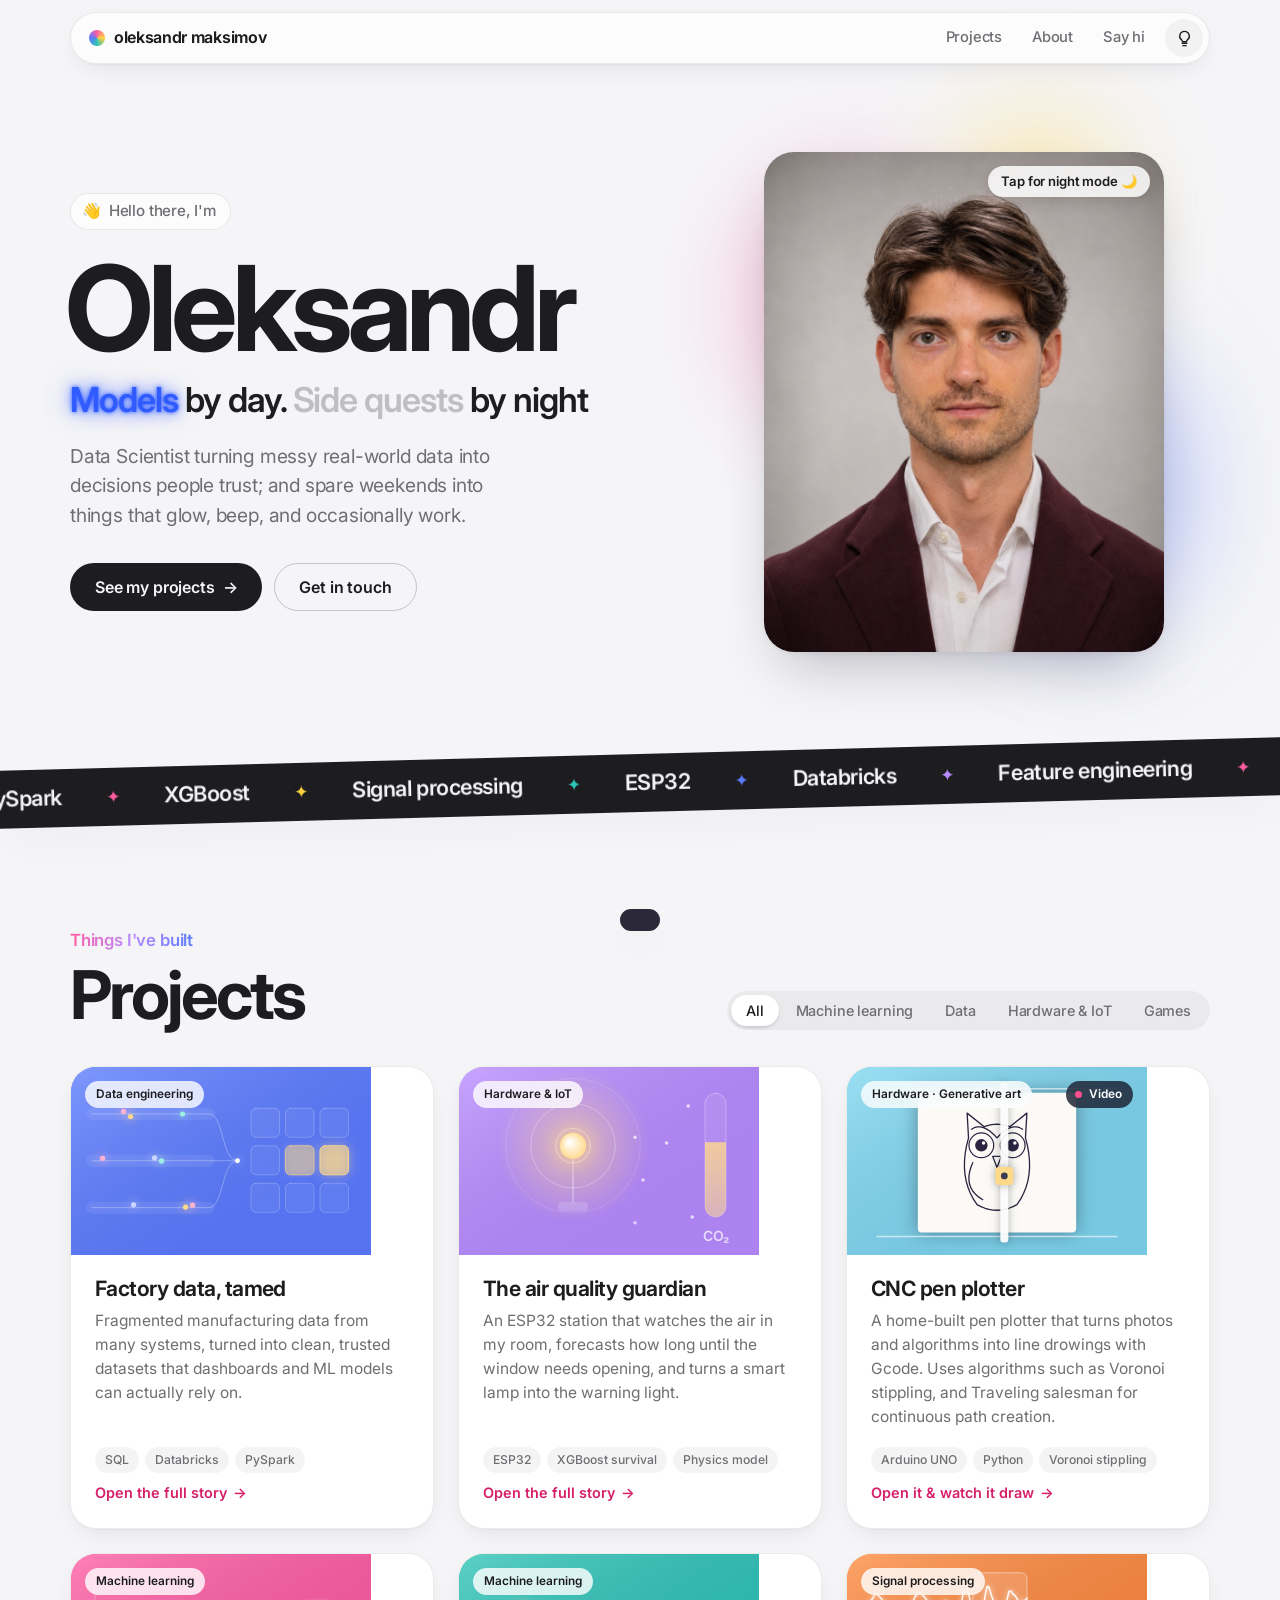
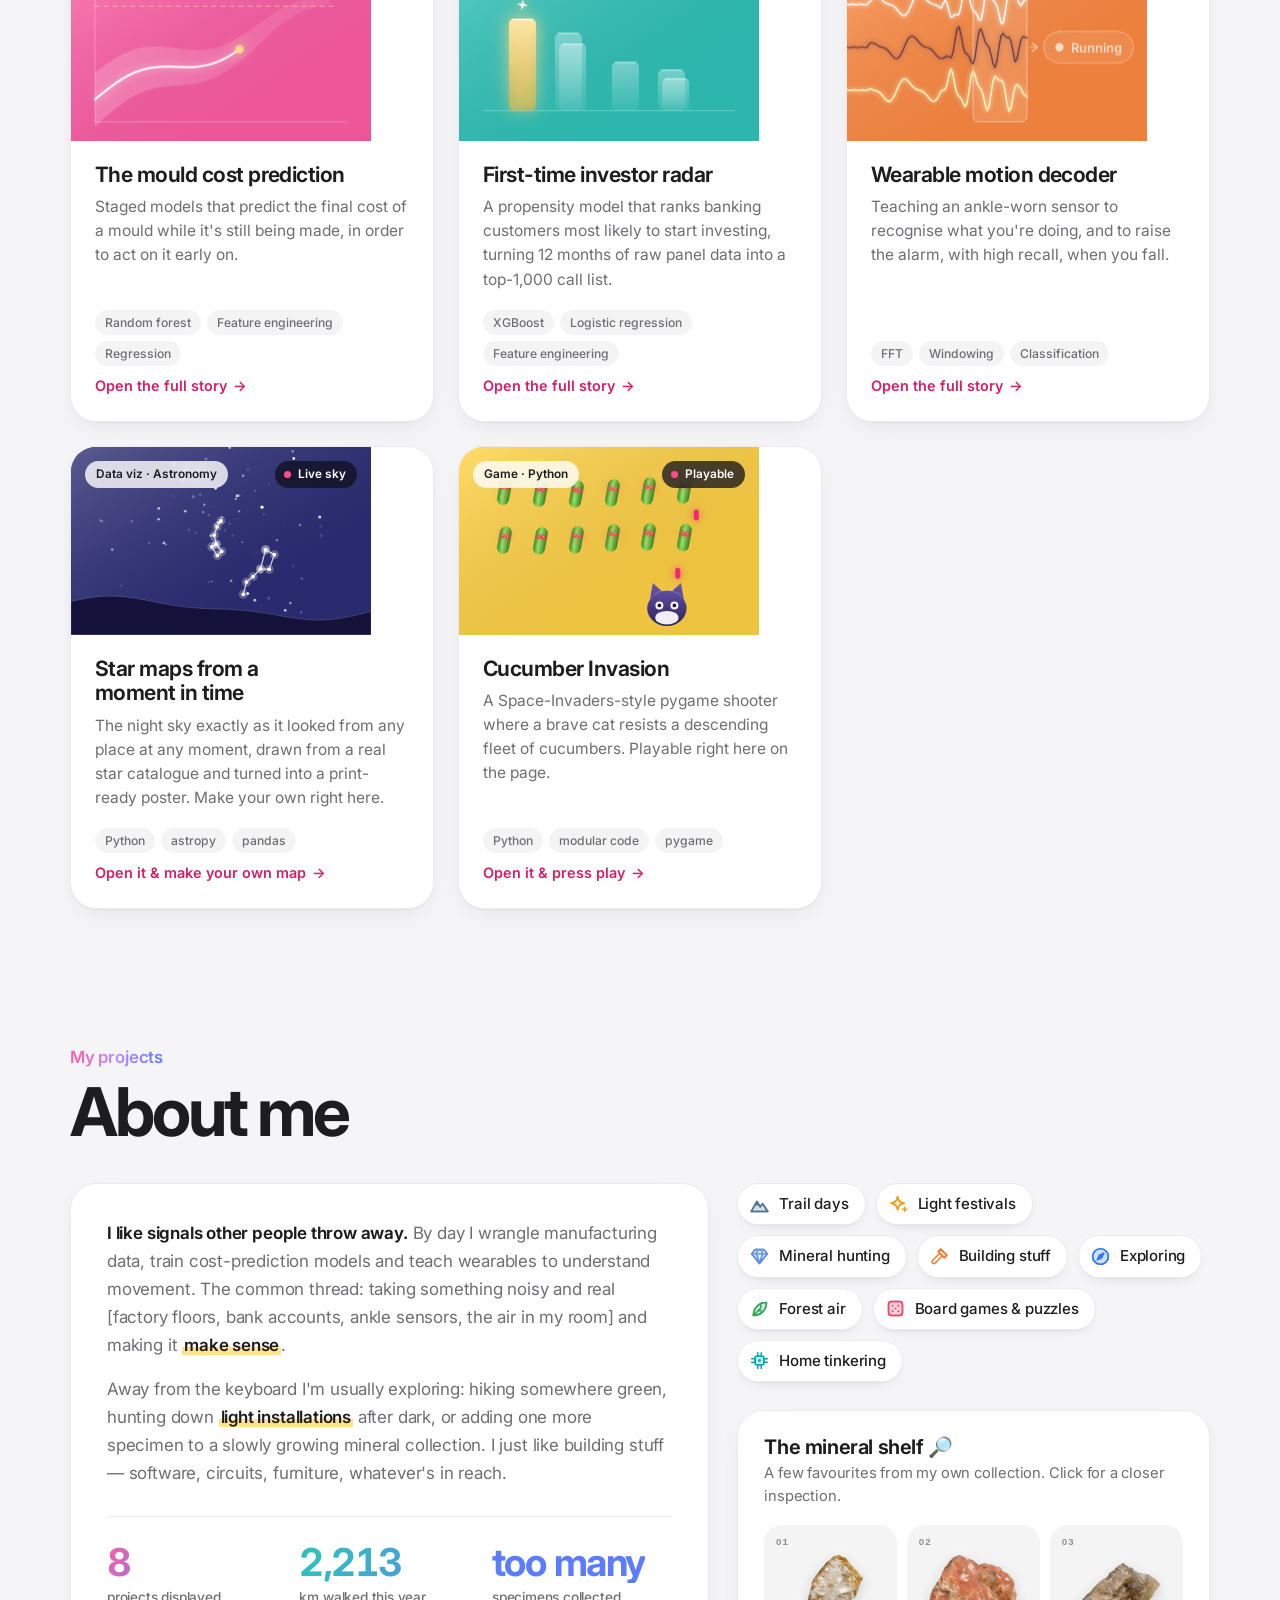
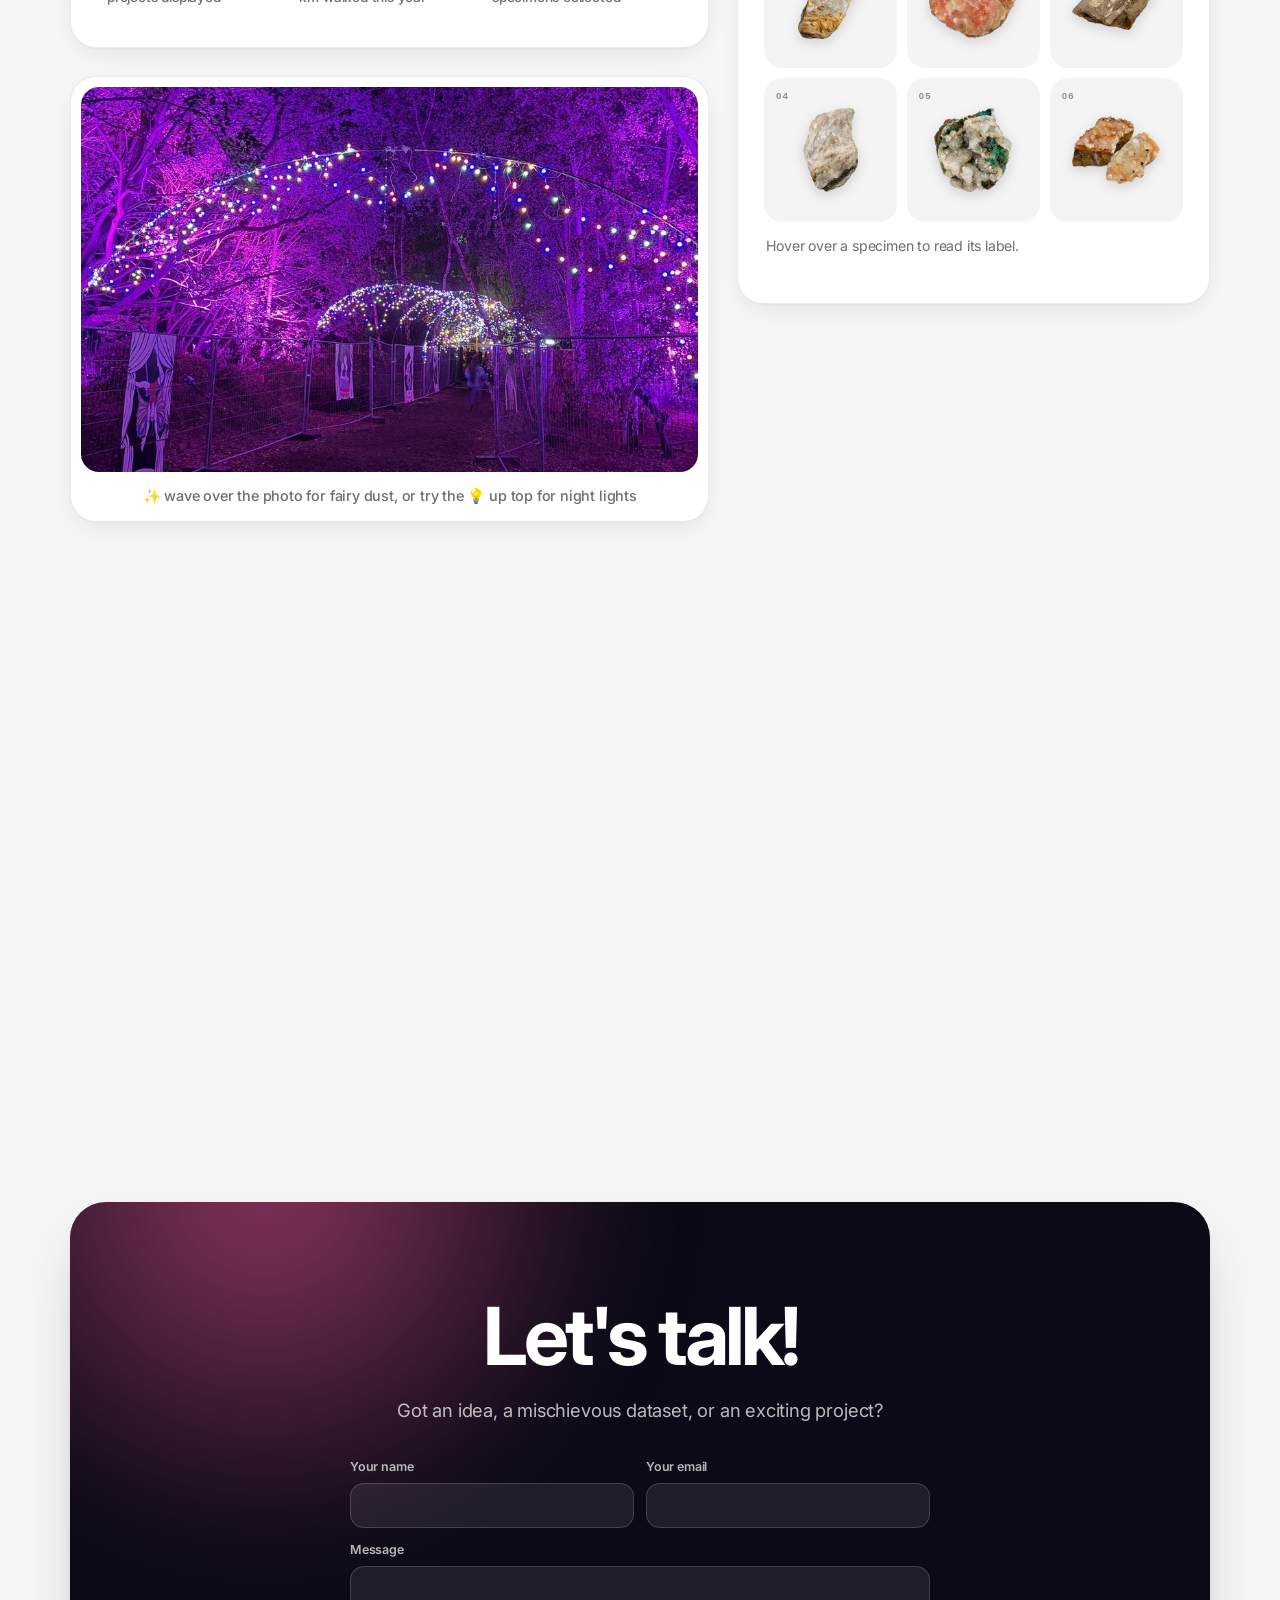
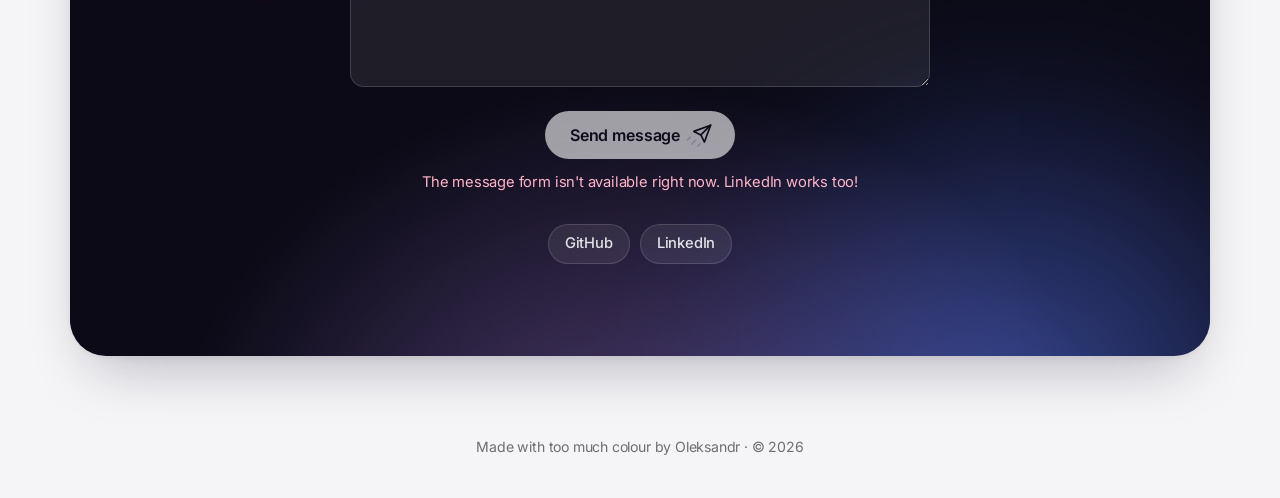
==== commit cbe79b0c: "air guardian description change. Project reorder" ====
--- a/index.html
+++ b/index.html
@@ -4,7 +4,7 @@
 <meta charset="utf-8">
 <meta name="viewport" content="width=device-width, initial-scale=1">
 <meta name="description" content="Oleksandr Maksimov — data & machine learning engineer who builds glowing, beeping, useful things.">
-<title>Oleksandr Maksimov · I build things that think</title>
+<title>Oleksandr Maksimov · my builds</title>
 <!-- "?v=2": browsers (Safari especially) cache site icons for a long time; changing the number makes them fetch the new one -->
 <link rel="icon" href="/assets/icons/icon-32.png?v=2" type="image/png" sizes="32x32">
 <link rel="icon" href="/assets/icons/icon-192.png?v=2" type="image/png" sizes="192x192">
@@ -551,7 +551,6 @@
     <div class="nav-links">
       <a href="#projects">Projects</a>
       <a href="#about">About</a>
-      <a href="#coffee">Coffee</a>
       <a href="#contact">Say hi</a>
       <button class="lamp keep" id="lamp" aria-label="Lights on" title="Lights on">
         <svg class="i-bulb" viewBox="0 0 24 24" fill="none" stroke="currentColor" stroke-width="1.8" stroke-linecap="round" stroke-linejoin="round" aria-hidden="true"><path d="M9 18h6M10 21h4"/><path d="M12 3a6 6 0 0 0-3.6 10.8c.6.5 1 1.2 1.1 2V16h5v-.2c.1-.8.5-1.5 1.1-2A6 6 0 0 0 12 3z"/></svg>
@@ -608,7 +607,7 @@
 </section>
 
 <section class="wrap reveal" id="about">
-  <div class="sec-head"><h2><small>The human behind it</small>About me</h2></div>
+  <div class="sec-head"><h2><small>My projects</small>About me</h2></div>
   <div class="about">
     <div class="about-main">
       <div class="note">
@@ -616,7 +615,7 @@
         <p>Away from the keyboard I'm usually exploring: hiking somewhere green, hunting down <span class="mini-hl">light installations</span> after dark, or adding one more specimen to a slowly growing mineral collection. I just like building stuff — software, circuits, furniture, whatever's in reach.</p>
         <div class="stats">
           <div class="stat" style="--c: var(--pink)"><b data-count="8">0</b><span>projects displayed</span></div>
-          <div class="stat" style="--c: var(--mint)"><b data-count="2152">0</b><span>km walked this year</span></div>
+          <div class="stat" style="--c: var(--mint)"><b data-count="2214">0</b><span>km walked this year</span></div>
           <div class="stat" style="--c: var(--sky)"><b data-count="too many">0</b><span>specimens collected</span></div>
         </div>
       </div>
@@ -869,6 +868,32 @@
     role: "Built reusable PySpark transformations, automated data-quality checks and aggregation logic on Databricks, producing analytics-ready feature tables used by dashboards and downstream ML workflows.",
     pipeline: ["Raw systems", "Validation", "Transformations", "Feature tables", "Dashboards + ML"],
     tech: ["SQL", "Databricks", "PySpark", "Data modelling", "automated quality checks"] },
+  { title: "The air quality guardian", cats: "hardware ml", tag: "Hardware & IoT", c: "#B98CFF", art: "air", modalArt: "airStory",
+    desc: "An ESP32 station that watches the air in my room, forecasts how long until the window needs opening, and turns a smart lamp into the warning light.",
+    context: "CO₂ builds up fast in a closed room: one person can take a bedroom past the recommended 1000 ppm within an hour. I wanted the air visible in real time and, more usefully, a warning before it goes bad: “open the window in about 25 minutes”, updated with every reading.",
+    role: "Built the whole system. MicroPython firmware for an ESP32 reads three sensors (SGP30 for eCO₂ and VOCs, SHT40 for temperature and humidity, PMS5003 for fine dust) and shows the live forecast on an OLED. A FastAPI server on a home mini PC logs every 30-second reading to MySQL, re-runs the forecast, retrains the learned model nightly and serves a live status page. A WiZ smart lamp, driven over UDP on the home Wi-Fi, turns orange at 800 ppm and red at 1000, then restores whatever light it had before.",
+    models: [
+      ["Physics baseline", "A closed room is a box that people breathe into while outdoor air leaks in: dC/dt = g − λ(C − C_out). A 15-minute rolling slope gives the generation rate g; the room's air exchange λ and the outdoor level are learned from its own overnight decays. Solving the equation gives the minutes until 1000 ppm, or shows that CO₂ will level off below it. It works from the first ten minutes, with no training data."],
+      ["XGBoost survival model", "An accelerated-failure-time model (survival:aft) predicts the minutes until the limit from rolling time-series features: CO₂ level and slopes over 5, 15 and 40 minutes, acceleration, humidity and temperature trends, VOCs, time of day, and time since the window was last opened. The physics answer is the trees' starting point, so they only learn the corrections."],
+      /*["Censoring done right", "Often the limit is never reached, because the window was opened or people left first. Those moments become right-censored labels (“it took longer than 25 minutes”) rather than being dropped or read as “it never got bad”. Otherwise the model would learn that the air stays fresh, because I always open the window in time."],*/
+      ["Model selection", "While CO₂ is visibly rising, the forecast is the geometric mean of both models, whose errors are partly independent. The model retrains every night, but only takes over if it beats physics model by 5%."],
+      ["Airing out", "With the window open, the same physics runs in reverse. A detector with hysteresis (memory of previous conditions) spots the fast exponential decay and counts down to fresh air, so the display can say “close the window”."]
+    ],
+    results: [
+      ["14.5 min", "mean forecast error, vs 26.9 for physics alone"],
+      ["7.2 min", "mean error during the countdown (physics: 8.8)"],
+      ["78%", "of forecasts within 25% of the truth (physics: 71%)"]
+    ],
+    resultsNote: "Measured on six weeks of a simulated room, scoring only the last quarter, which the model never saw in training. In the real room, the nightly report decides which model runs.",
+    pipeline: ["Sensors", "ESP32 + OLED", "FastAPI + MySQL", "Rolling features", "Physics + XGBoost survival", "Forecast + lamp"],
+    tech: ["ESP32", "XGBoost survival", "Physics model", "Censoring", "Time-series features", "FastAPI", "MySQL", "MicroPython", "WiZ over UDP"] },
+  { title: "CNC pen plotter", cats: "hardware", tag: "Hardware · Generative art", c: "#7FD8F0", art: "plotter",
+    video: "assets/plotter.mp4",
+    desc: "A home-built pen plotter that turns photos and algorithms into line drowings with Gcode. Uses algorithms such as Voronoi stippling, and Traveling salesman for continuous path creation.",
+    context: "I built a small CNC-style pen plotter using stepper motors for X/Y movement, a servo for pen lift on the Z axis, 3D-printed mechanical parts, a wooden base, and an Arduino Uno for motion control. The project combines my interest in programming, physical systems, and creative experimentation.",
+    role: "3D printed parts and assembled the machine and developed the software pipeline that converts generated artwork into plottable motion. The machine is powered using Arduino UNO board. In Python, I implemented weighted Voronoi stippling to transform images into point distributions, then used a Travelling-Salesman approach to order the points into a continuous path before converting the result into G-code. I am extending the system with random fields, abstract generative methods, and techniques for turning photographs into (continuous) line drawings.",
+    pipeline: ["Machine design", "3D-printed parts + wooden base", "X/Y steppers + servo pen lift", "Arduino motion control", "Image → Voronoi dots", "TSP single-line path", "G-code", "Finished drawing"],
+    tech: ["Arduino UNO", "Python", "Voronoi stippling", "TSP optimisation", "G-code", "Stepper motors", "Servo control", "3D printing"] },
   { title: "The mould cost prediction", cats: "ml", tag: "Machine learning", c: "#FF5DA2", art: "forecast",
     desc: "Staged models that predict the final cost of a mould while it's still being made, in order to act on it early on.",
     context: "Mould cost only becomes known at the end of production, but planning needs estimates early, in order to mitigate potential high costs of the final product.",
@@ -887,26 +912,6 @@
     role: "Designed the full pipeline: windowed continuous tri-axial IMU streams, extracted time-domain and FFT features, built task-specific classifiers and regressors, and tuned the fall detector for recall with post-processing to keep false alarms down.",
     pipeline: ["IMU stream", "Windowing", "FFT features", "Task-specific models", "Activity + metrics + fall flag"],
     tech: ["FFT", "Windowing", "Classification", "Regression", "Threshold tuning", "Feature engineering"] },
-  { title: "The air quality guardian", cats: "hardware ml", tag: "Hardware & IoT", c: "#B98CFF", art: "air", modalArt: "airStory",
-    desc: "An ESP32 station that watches the air in my room, forecasts how long until the window needs opening, and turns a smart lamp into the warning light.",
-    context: "CO₂ builds up fast in a closed room: one person can take a bedroom past the recommended 1000 ppm within an hour. I wanted the air visible in real time and, more usefully, a warning before it goes bad: “open the window in about 25 minutes”, updated with every reading.",
-    role: "Built the whole system. MicroPython firmware for an ESP32 reads three sensors (SGP30 for eCO₂ and VOCs, SHT40 for temperature and humidity, PMS5003 for fine dust) and shows the live forecast on an OLED. A FastAPI server on a home mini PC logs every 30-second reading to MySQL, re-runs the forecast, retrains the learned model nightly and serves a live status page. A WiZ smart lamp, driven over UDP on the home Wi-Fi, turns orange at 800 ppm and red at 1000, then restores whatever light it had before.",
-    models: [
-      ["Physics baseline", "A closed room is a box that people breathe into while outdoor air leaks in: dC/dt = g − λ(C − C_out). A 15-minute rolling slope gives the generation rate g; the room's air exchange λ and the outdoor level are learned from its own overnight decays. Solving the equation gives the minutes until 1000 ppm, or shows that CO₂ will level off below it. It works from the first ten minutes, with no training data."],
-      ["XGBoost survival model", "An accelerated-failure-time model (survival:aft) predicts the minutes until the limit from rolling time-series features: CO₂ level and slopes over 5, 15 and 40 minutes, acceleration, humidity and temperature trends, VOCs, time of day, and time since the window was last opened. The physics answer is the trees' starting point, so they only learn the corrections."],
-      ["Censoring done right", "Often the limit is never reached, because the window was opened or people left first. Those moments become right-censored labels (“it took longer than 25 minutes”) rather than being dropped or read as “it never got bad”. Otherwise the model would learn that the air stays fresh, because I always open the window in time."],
-      ["Blend and promotion", "While CO₂ is visibly rising, the forecast is the geometric mean of both models, whose errors are partly independent. The model retrains every night, but only takes over if it beats physics by 5% on the held-out last quarter of the history without being worse during the countdown."],
-      ["Airing out", "With the window open, the same physics runs in reverse. A detector with hysteresis spots the fast exponential decay and counts down to fresh air, so the display can say “close the window”."]
-    ],
-    results: [
-      ["14.5 min", "mean forecast error, vs 26.9 for physics alone"],
-      ["7.2 min", "mean error during the countdown (physics: 8.8)"],
-      ["78%", "of forecasts within 25% of the truth (physics: 71%)"],
-      ["0.947", "concordance index (physics: 0.906)"]
-    ],
-    resultsNote: "Measured on six weeks of a simulated room, scoring only the last quarter, which the model never saw in training. In the real room, the nightly report decides which model runs.",
-    pipeline: ["Sensors", "ESP32 + OLED", "FastAPI + MySQL", "Rolling features", "Physics + XGBoost survival", "Forecast + lamp"],
-    tech: ["ESP32", "XGBoost survival", "Physics model", "Censoring", "Time-series features", "FastAPI", "MySQL", "MicroPython", "WiZ over UDP"] },
   { title: "Star maps from a moment in time", cats: "data", tag: "Data viz · Astronomy", c: "#2B2D72", art: "stars",
     sky: true,
     desc: "The night sky exactly as it looked from any place at any moment, drawn from a real star catalogue and turned into a print-ready poster. Make your own right here.",
@@ -914,18 +919,11 @@
     role: "Started with a Mollweide projection of ten well-known constellations, then rebuilt it as an observer's view. The Python script loads the HYG catalogue (about 120,000 stars) and the 88 constellation figures from Stellarium, converts every star from celestial coordinates (RA/Dec) to the altitude and azimuth seen from a given latitude, longitude and local time with astropy, finds the time zone with timezonefinder, keeps only what is above the horizon, and draws it on a polar projection with the zenith in the centre. Star size and glow scale with brightness, and the map is exported as a 300 dpi transparent PNG, round or square. For this site I ported the maths to JavaScript, so the map above is the live sky over Copenhagen and you can make your own.",
     pipeline: ["HYG catalogue", "Constellation figures", "RA/Dec → Alt/Az", "Above the horizon", "Polar projection", "Glow by magnitude", "300 dpi print"],
     tech: ["Python", "astropy", "pandas", "matplotlib", "NumPy", "timezonefinder", "JavaScript canvas"] },
-  { title: "CNC pen plotter", cats: "hardware", tag: "Hardware · Generative art", c: "#7FD8F0", art: "plotter",
-    video: "assets/plotter.mp4",
-    desc: "A home-built pen plotter that turns photos and algorithms into line drowings with Gcode. Uses algorithms such as Voronoi stippling, and Traveling salesman for continuous path creation.",
-    context: "I built a small CNC-style pen plotter using stepper motors for X/Y movement, a servo for pen lift on the Z axis, 3D-printed mechanical parts, a wooden base, and an Arduino Uno for motion control. The project combines my interest in programming, physical systems, and creative experimentation.",
-    role: "3D printed parts and assembled the machine and developed the software pipeline that converts generated artwork into plottable motion. The machine is powered using Arduino UNO board. In Python, I implemented weighted Voronoi stippling to transform images into point distributions, then used a Travelling-Salesman approach to order the points into a continuous path before converting the result into G-code. I am extending the system with random fields, abstract generative methods, and techniques for turning photographs into (continuous) line drawings.",
-    pipeline: ["Machine design", "3D-printed parts + wooden base", "X/Y steppers + servo pen lift", "Arduino motion control", "Image → Voronoi dots", "TSP single-line path", "G-code", "Finished drawing"],
-    tech: ["Arduino UNO", "Python", "Voronoi stippling", "TSP optimisation", "G-code", "Stepper motors", "Servo control", "3D printing"] },
   { title: "Cucumber Invasion", cats: "games", tag: "Game · Python", c: "#FFD23F", art: "invaders",
     play: "games/cucumber-invasion/index.html",
     desc: "A Space-Invaders-style pygame shooter where a brave cat resists a descending fleet of cucumbers. Playable right here on the page.",
-    context: "Cats famously leap out of their skin at the sight of a cucumber. I wanted to learn how real-time games are put together in Python, and give the cat a revenge it deserved.",
-    role: "Wrote the game manually in Python before AI boom with pygame: a frame-by-frame game loop, sprite groups for the fleet and the bullets, collision detection, a fleet that marches and drops at the screen edges, lives, and a scoreboard with levels that get faster (and worth more points) every time a fleet is wiped out. Then packaged it with pygbag so the same Python code runs in the browser on WebAssembly, with drag-and-tap controls added for phones.",
+    context: "Cats famously leap out of their skin at the sight of a cucumber. I wanted to learn how real-time games are put together in Python, using modular programming principles, and give the cat a revenge it deserved.",
+    role: "Wrote the game manually in Python (before the AI boom) with pygame: a frame-by-frame game loop, sprite groups for the fleet and the bullets, collision detection, a fleet that marches and drops at the screen edges, lives, and a scoreboard with levels that get faster every time a fleet is wiped out. Then packaged it with pygbag so the same Python code runs in the browser on WebAssembly, with drag-and-tap controls added for phones.",
     pipeline: ["Game loop", "Sprites + collisions", "pygame render", "WebAssembly"],
     tech: ["Python", "modular code", "pygame", "Sprite groups", "pygbag", "WebAssembly"] }
 ];
